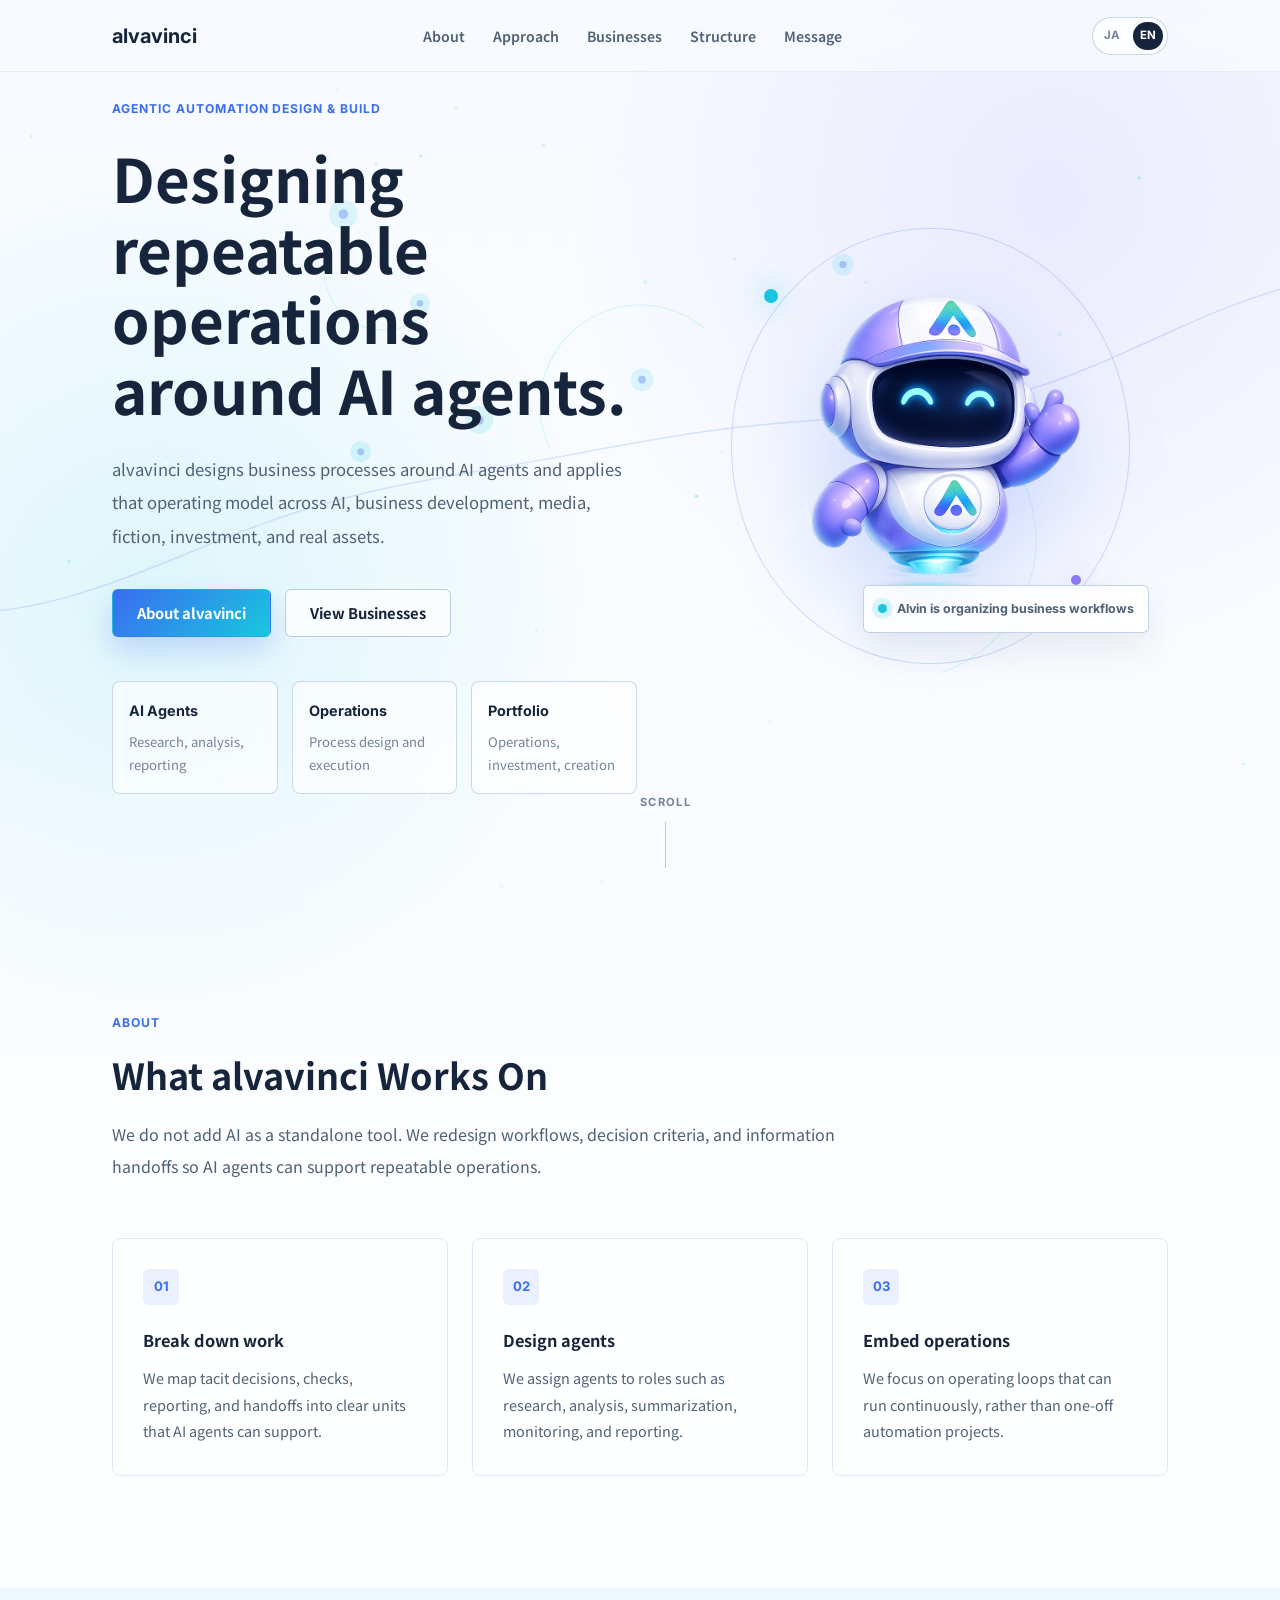
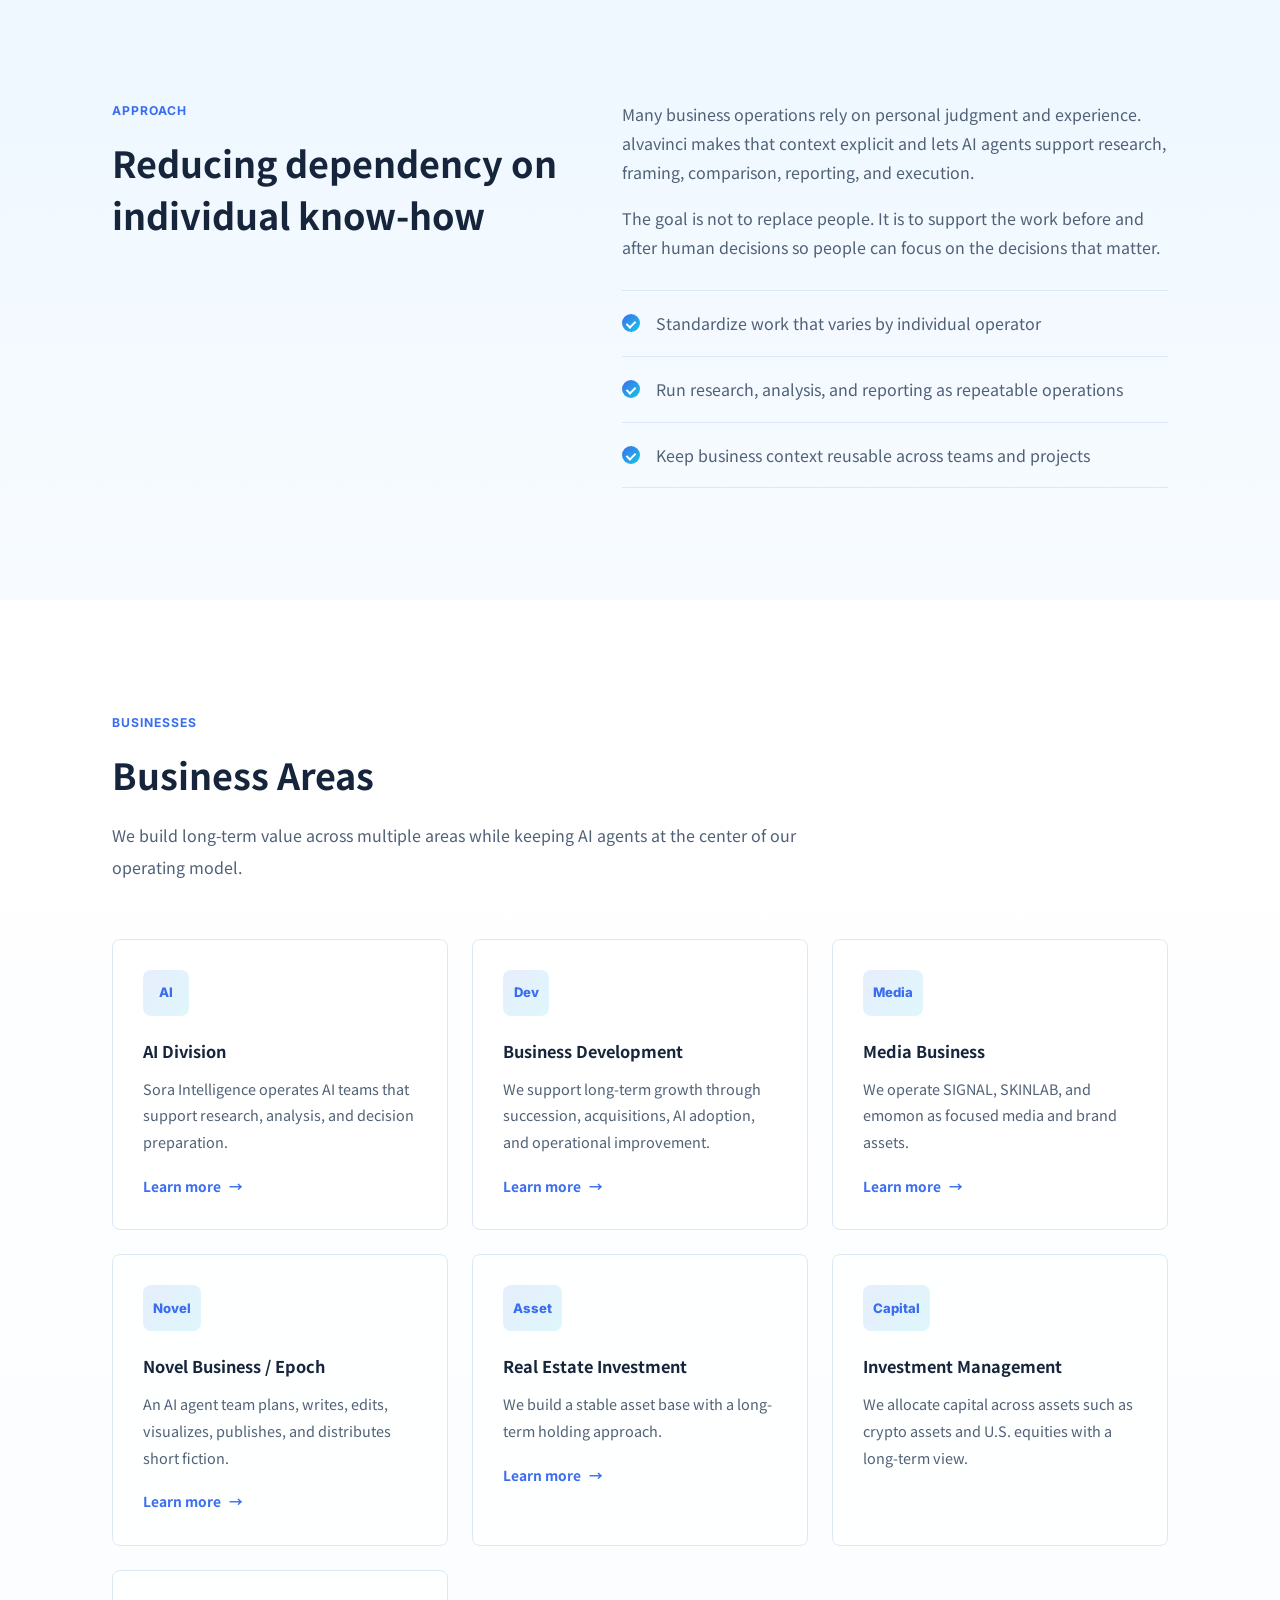
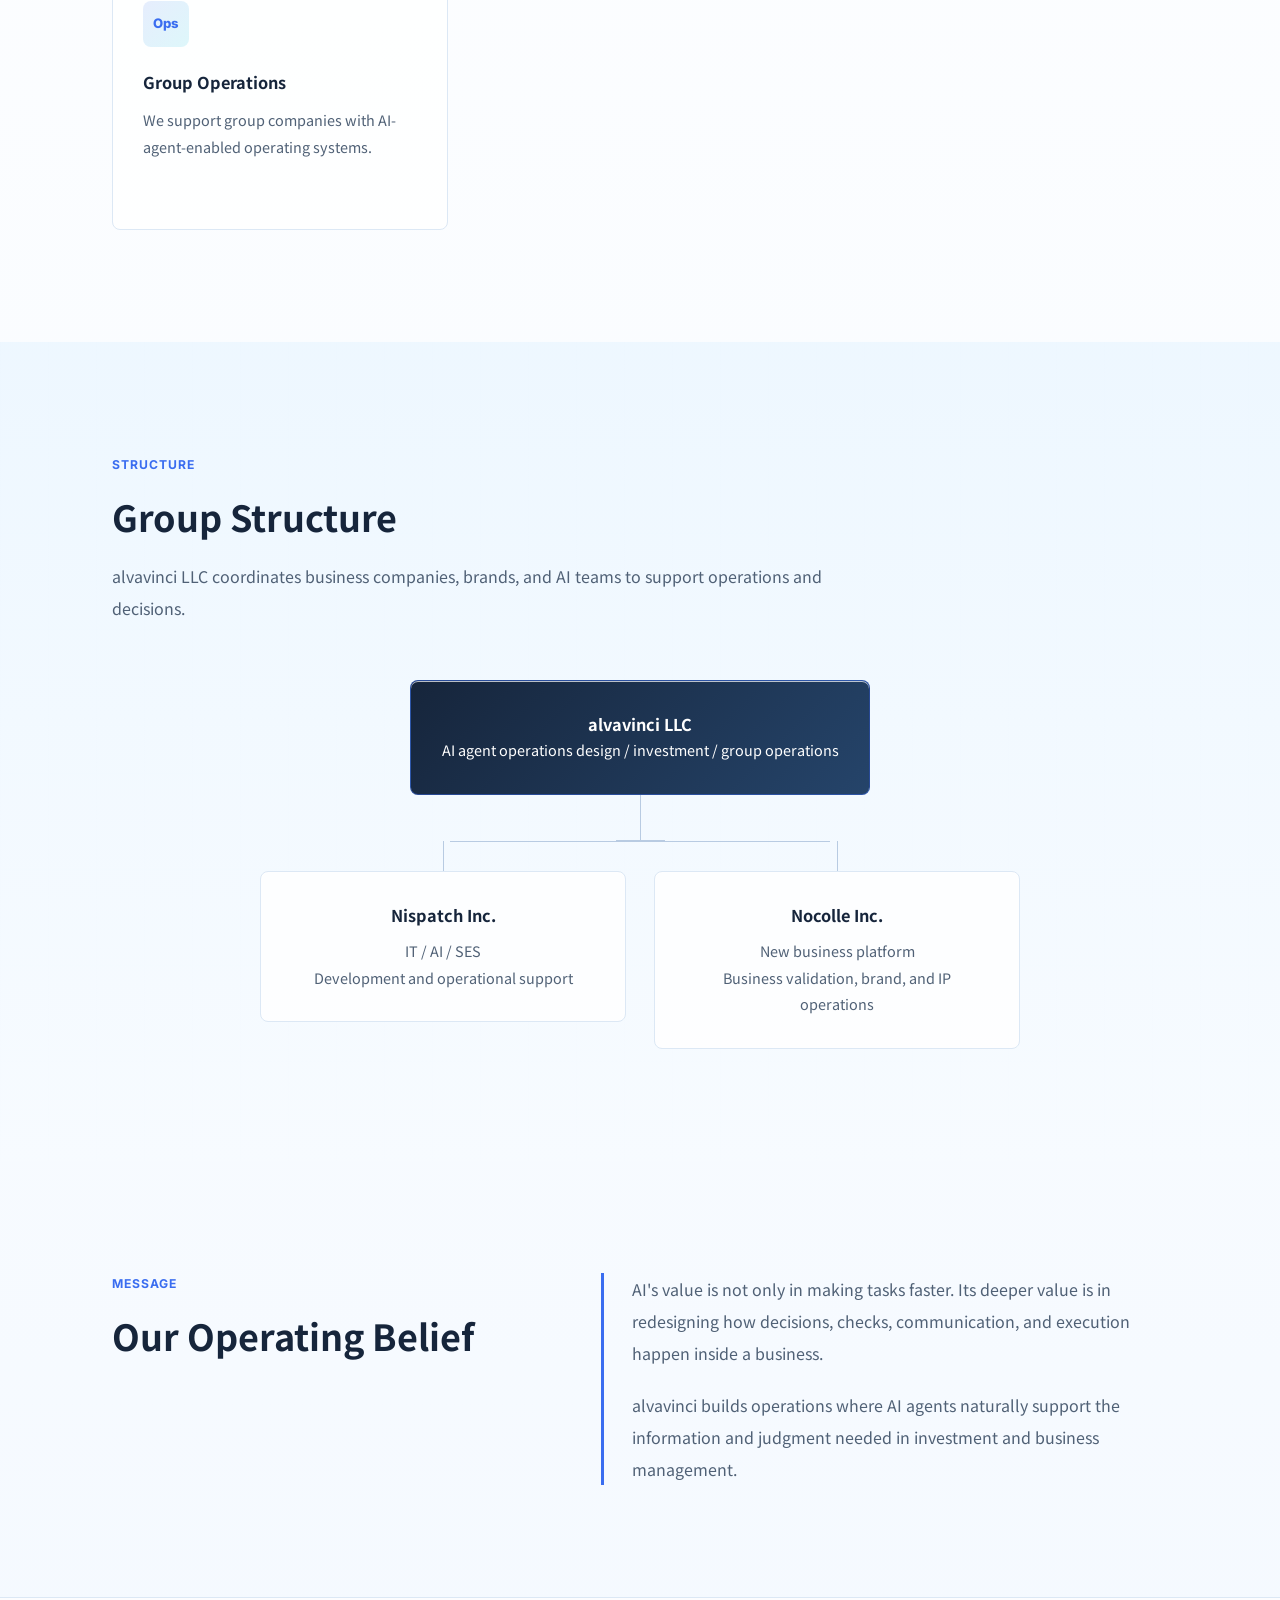
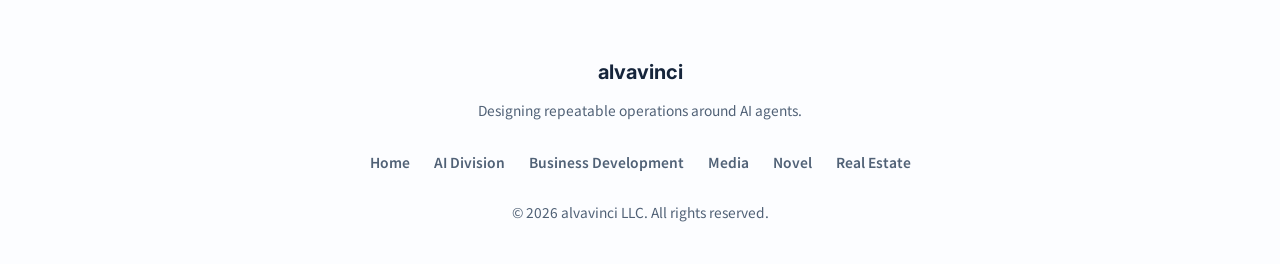
==== en/index.html @ 5c9c545c "feat(site): 小説事業と英語版ページを追加" ====
<!DOCTYPE html>
<html lang="en">

<head>
    <meta charset="UTF-8">
    <meta name="viewport" content="width=device-width, initial-scale=1.0">
    <meta http-equiv="X-UA-Compatible" content="IE=edge">

    <title>alvavinci LLC | AI Agent Operations and Business Portfolio</title>
    <meta name="description"
        content="alvavinci LLC designs AI-agent-centered operations and builds a business portfolio across AI, business development, media, fiction, investment, and real assets.">
    <meta name="keywords" content="alvavinci, AI agents, operations design, business development, media, Epoch, fiction, real estate investment">
    <meta name="author" content="alvavinci LLC">
    <meta name="robots" content="index, follow">
    <meta name="theme-color" content="#f7fbff">
    <link rel="canonical" href="https://alvavinci.com/en/">
    <link rel="alternate" hreflang="ja" href="https://alvavinci.com/">
    <link rel="alternate" hreflang="en" href="https://alvavinci.com/en/">
    <link rel="alternate" hreflang="x-default" href="https://alvavinci.com/">

    <meta property="og:type" content="website">
    <meta property="og:url" content="https://alvavinci.com/en/">
    <meta property="og:title" content="alvavinci LLC | AI Agent Operations and Business Portfolio">
    <meta property="og:description" content="We design AI-agent-centered operations and build a long-term business portfolio.">
    <meta property="og:image" content="https://alvavinci.com/og-image.jpg">
    <meta property="og:image:width" content="1200">
    <meta property="og:image:height" content="630">
    <meta property="og:image:alt" content="alvavinci LLC AI agent operations">
    <meta property="og:site_name" content="alvavinci LLC">
    <meta property="og:locale" content="en_US">
    <meta name="twitter:card" content="summary_large_image">
    <meta name="twitter:url" content="https://alvavinci.com/en/">
    <meta name="twitter:title" content="alvavinci LLC | AI Agent Operations and Business Portfolio">
    <meta name="twitter:description" content="We design AI-agent-centered operations and build a long-term business portfolio.">
    <meta name="twitter:image" content="https://alvavinci.com/og-image.jpg">

    <link rel="icon" type="image/svg+xml" href="../favicon.svg">
    <link rel="apple-touch-icon" href="../apple-touch-icon.png">

    <link rel="stylesheet" href="../assets/css/style.css">
    <link rel="preconnect" href="https://fonts.googleapis.com">
    <link rel="preconnect" href="https://fonts.gstatic.com" crossorigin>
    <link
        href="https://fonts.googleapis.com/css2?family=Inter:wght@400;500;600;700&amp;family=Noto+Sans+JP:wght@400;500;600;700&amp;display=swap"
        rel="stylesheet">
    <script async src="https://www.googletagmanager.com/gtag/js?id=G-N91RPM3GYC"></script>
    <script>
        window.dataLayer = window.dataLayer || [];
        function gtag() { dataLayer.push(arguments); }
        gtag('js', new Date());
        gtag('config', 'G-N91RPM3GYC');
    </script>
</head>

<body>

    <header class="header" id="header">
        <div class="container header-inner">
            <a href="index.html" class="logo" aria-label="alvavinci home">alvavinci</a>
            <nav class="nav" id="nav" aria-label="Primary navigation">
                <ul class="nav-list">
                    <li><a href="#about" class="nav-link">About</a></li>
                    <li><a href="#agentic" class="nav-link">Approach</a></li>
                    <li><a href="#business" class="nav-link">Businesses</a></li>
                    <li><a href="#structure" class="nav-link">Structure</a></li>
                    <li><a href="#message" class="nav-link">Message</a></li>
                </ul>
            </nav>
            <div class="language-switch" aria-label="Language switcher">
                <a href="../" lang="ja" hreflang="ja">JA</a>
                <span class="is-active">EN</span>
            </div>
            <button class="hamburger" id="hamburger" aria-label="Open menu" aria-expanded="false">
                <span aria-hidden="true">&#8203;</span>
                <span aria-hidden="true">&#8203;</span>
                <span aria-hidden="true">&#8203;</span>
            </button>
        </div>
    </header>

    <main>

        <section class="hero">
            <canvas id="heroCanvas" aria-hidden="true"></canvas>
            <div class="hero-inner container">
                <div class="hero-content">
                    <p class="hero-label fade-in">Agentic Automation Design &amp; Build</p>
                    <h1 class="hero-title fade-in delay-1">
                        Designing repeatable operations around AI agents.
                    </h1>
                    <p class="hero-description fade-in delay-2">
                        alvavinci designs business processes around AI agents and applies that operating model across AI, business development, media, fiction, investment, and real assets.
                    </p>
                    <div class="hero-actions fade-in delay-3">
                        <a href="#about" class="btn btn--primary">About alvavinci</a>
                        <a href="#business" class="btn btn--secondary">View Businesses</a>
                    </div>
                    <div class="hero-metrics fade-in delay-3" aria-label="Focus areas">
                        <div>
                            <p class="metric-title">AI Agents</p>
                            <p class="metric-text">Research, analysis, reporting</p>
                        </div>
                        <div>
                            <p class="metric-title">Operations</p>
                            <p class="metric-text">Process design and execution</p>
                        </div>
                        <div>
                            <p class="metric-title">Portfolio</p>
                            <p class="metric-text">Operations, investment, creation</p>
                        </div>
                    </div>
                </div>
                <div class="hero-visual fade-in delay-2" aria-label="Alvin, alvavinci's AI agent character">
                    <div class="alvin-orbit" aria-hidden="true"></div>
                    <div class="alvin-card">
                        <img src="../assets/images/alvin-mascot.png" alt="Alvin, alvavinci's AI agent character"
                            width="1024" height="1024" class="alvin-image">
                    </div>
                    <div class="agent-status">
                        <span class="status-dot" aria-hidden="true">&#8203;</span>
                        Alvin is organizing business workflows
                    </div>
                </div>
            </div>
            <div class="hero-scroll fade-in delay-3">
                <span>Scroll</span>
                <div class="hero-scroll-line"></div>
            </div>
        </section>

        <section id="about" class="section">
            <div class="container">
                <div class="section-header fade-in">
                    <span class="section-label">About</span>
                    <h2 class="section-title">What alvavinci Works On</h2>
                    <p class="section-lead">
                        We do not add AI as a standalone tool. We redesign workflows, decision criteria, and information handoffs so AI agents can support repeatable operations.
                    </p>
                </div>
                <div class="about-grid">
                    <article class="about-panel fade-in">
                        <span class="panel-number">01</span>
                        <h3>Break down work</h3>
                        <p>We map tacit decisions, checks, reporting, and handoffs into clear units that AI agents can support.</p>
                    </article>
                    <article class="about-panel fade-in delay-1">
                        <span class="panel-number">02</span>
                        <h3>Design agents</h3>
                        <p>We assign agents to roles such as research, analysis, summarization, monitoring, and reporting.</p>
                    </article>
                    <article class="about-panel fade-in delay-2">
                        <span class="panel-number">03</span>
                        <h3>Embed operations</h3>
                        <p>We focus on operating loops that can run continuously, rather than one-off automation projects.</p>
                    </article>
                </div>
            </div>
        </section>

        <section id="agentic" class="section section--alt">
            <div class="container split-section">
                <div class="section-header fade-in">
                    <span class="section-label">Approach</span>
                    <h2 class="section-title">Reducing dependency on individual know-how</h2>
                </div>
                <div class="principle-stack fade-in delay-1">
                    <p>
                        Many business operations rely on personal judgment and experience. alvavinci makes that context explicit and lets AI agents support research, framing, comparison, reporting, and execution.
                    </p>
                    <p>
                        The goal is not to replace people. It is to support the work before and after human decisions so people can focus on the decisions that matter.
                    </p>
                    <ul class="check-list">
                        <li>Standardize work that varies by individual operator</li>
                        <li>Run research, analysis, and reporting as repeatable operations</li>
                        <li>Keep business context reusable across teams and projects</li>
                    </ul>
                </div>
            </div>
        </section>

        <section id="business" class="section">
            <div class="container">
                <div class="section-header fade-in">
                    <span class="section-label">Businesses</span>
                    <h2 class="section-title">Business Areas</h2>
                    <p class="section-lead">
                        We build long-term value across multiple areas while keeping AI agents at the center of our operating model.
                    </p>
                </div>
                <div class="business-grid">
                    <a href="sora-intelligence.html" class="business-card business-card--link fade-in">
                        <div class="business-card-icon">AI</div>
                        <h3 class="business-card-title">AI Division</h3>
                        <p class="business-card-text">Sora Intelligence operates AI teams that support research, analysis, and decision preparation.</p>
                        <span class="business-card-link-label">Learn more</span>
                    </a>
                    <a href="corporate-development.html" class="business-card business-card--link fade-in delay-1">
                        <div class="business-card-icon">Dev</div>
                        <h3 class="business-card-title">Business Development</h3>
                        <p class="business-card-text">We support long-term growth through succession, acquisitions, AI adoption, and operational improvement.</p>
                        <span class="business-card-link-label">Learn more</span>
                    </a>
                    <a href="media.html" class="business-card business-card--link fade-in delay-1">
                        <div class="business-card-icon">Media</div>
                        <h3 class="business-card-title">Media Business</h3>
                        <p class="business-card-text">We operate SIGNAL, SKINLAB, and emomon as focused media and brand assets.</p>
                        <span class="business-card-link-label">Learn more</span>
                    </a>
                    <a href="novel.html" class="business-card business-card--link fade-in delay-2">
                        <div class="business-card-icon">Novel</div>
                        <h3 class="business-card-title">Novel Business / Epoch</h3>
                        <p class="business-card-text">An AI agent team plans, writes, edits, visualizes, publishes, and distributes short fiction.</p>
                        <span class="business-card-link-label">Learn more</span>
                    </a>
                    <a href="real-estate.html" class="business-card business-card--link fade-in delay-2">
                        <div class="business-card-icon">Asset</div>
                        <h3 class="business-card-title">Real Estate Investment</h3>
                        <p class="business-card-text">We build a stable asset base with a long-term holding approach.</p>
                        <span class="business-card-link-label">Learn more</span>
                    </a>
                    <article class="business-card fade-in delay-2">
                        <div class="business-card-icon">Capital</div>
                        <h3 class="business-card-title">Investment Management</h3>
                        <p class="business-card-text">We allocate capital across assets such as crypto assets and U.S. equities with a long-term view.</p>
                    </article>
                    <article class="business-card fade-in delay-3">
                        <div class="business-card-icon">Ops</div>
                        <h3 class="business-card-title">Group Operations</h3>
                        <p class="business-card-text">We support group companies with AI-agent-enabled operating systems.</p>
                    </article>
                </div>
            </div>
        </section>

        <section id="structure" class="section section--alt">
            <div class="container">
                <div class="section-header fade-in">
                    <span class="section-label">Structure</span>
                    <h2 class="section-title">Group Structure</h2>
                    <p class="section-lead">
                        alvavinci LLC coordinates business companies, brands, and AI teams to support operations and decisions.
                    </p>
                </div>
                <div class="group-structure fade-in">
                    <div class="group-parent">
                        <div class="group-node group-node--parent">
                            <h3>alvavinci LLC</h3>
                            <p>AI agent operations design / investment / group operations</p>
                        </div>
                        <div class="group-connector"></div>
                    </div>
                    <div class="group-children">
                        <div class="group-child fade-in delay-1">
                            <div class="group-node">
                                <h3>Nispatch Inc.</h3>
                                <ul>
                                    <li>IT / AI / SES</li>
                                    <li>Development and operational support</li>
                                </ul>
                            </div>
                        </div>
                        <div class="group-child fade-in delay-2">
                            <div class="group-node">
                                <h3>Nocolle Inc.</h3>
                                <ul>
                                    <li>New business platform</li>
                                    <li>Business validation, brand, and IP operations</li>
                                </ul>
                            </div>
                        </div>
                    </div>
                </div>
            </div>
        </section>

        <section id="message" class="section">
            <div class="container message-layout">
                <div class="section-header fade-in">
                    <span class="section-label">Message</span>
                    <h2 class="section-title">Our Operating Belief</h2>
                </div>
                <div class="message-content fade-in delay-1">
                    <blockquote class="message-quote">
                        <p>
                            AI's value is not only in making tasks faster. Its deeper value is in redesigning how decisions, checks, communication, and execution happen inside a business.
                        </p>
                        <p>
                            alvavinci builds operations where AI agents naturally support the information and judgment needed in investment and business management.
                        </p>
                    </blockquote>
                </div>
            </div>
        </section>

    </main>

    <footer class="footer">
        <div class="container footer-inner">
            <div class="footer-brand">
                <a href="index.html" class="footer-logo">alvavinci</a>
                <p class="footer-tagline">Designing repeatable operations around AI agents.</p>
            </div>
            <nav class="footer-nav" aria-label="Footer navigation">
                <ul>
                    <li><a href="index.html">Home</a></li>
                    <li><a href="sora-intelligence.html">AI Division</a></li>
                    <li><a href="corporate-development.html">Business Development</a></li>
                    <li><a href="media.html">Media</a></li>
                    <li><a href="novel.html">Novel</a></li>
                    <li><a href="real-estate.html">Real Estate</a></li>
                </ul>
            </nav>
            <p class="footer-copyright">&copy; 2026 alvavinci LLC. All rights reserved.</p>
        </div>
    </footer>

    <script src="../assets/js/script.js"></script>
</body>

</html>
---- assets/css/style.css ----
/* alvavinci corporate site */

:root {
    --color-bg: #f7fbff;
    --color-bg-alt: #edf7ff;
    --color-surface: #ffffff;
    --color-surface-soft: #f4f9ff;
    --color-text: #132033;
    --color-text-secondary: #506176;
    --color-muted: #74839a;
    --color-primary: #16253b;
    --color-accent: #3a6df0;
    --color-cyan: #18c7df;
    --color-violet: #8b7cf6;
    --color-border: #dce8f5;
    --color-border-strong: #b8cbe2;
    --color-white: #ffffff;
    --shadow-soft: 0 18px 52px rgba(22, 37, 59, 0.10);
    --shadow-card: 0 16px 36px rgba(22, 37, 59, 0.08);
    --font-sans: 'Inter', 'Noto Sans JP', -apple-system, BlinkMacSystemFont, sans-serif;
    --font-jp: 'Noto Sans JP', 'Inter', -apple-system, BlinkMacSystemFont, sans-serif;
    --max-width: 1120px;
    --header-height: 72px;
    --section-padding: 112px;
    --transition: 0.24s ease;
}

*,
*::before,
*::after {
    box-sizing: border-box;
    margin: 0;
    padding: 0;
}

html {
    scroll-behavior: smooth;
    -webkit-text-size-adjust: 100%;
}

body {
    min-width: 320px;
    background:
        radial-gradient(circle at 12% 12%, rgba(24, 199, 223, 0.12), transparent 28rem),
        radial-gradient(circle at 82% 4%, rgba(139, 124, 246, 0.13), transparent 30rem),
        linear-gradient(180deg, #f7fbff 0%, #ffffff 45%, #f4f9ff 100%);
    color: var(--color-text);
    font-family: var(--font-jp);
    line-height: 1.8;
    overflow-x: hidden;
    -webkit-font-smoothing: antialiased;
    -moz-osx-font-smoothing: grayscale;
}

a {
    color: inherit;
    text-decoration: none;
    transition: color var(--transition), border-color var(--transition), background var(--transition), transform var(--transition), box-shadow var(--transition);
}

ul {
    list-style: none;
}

img {
    display: block;
    max-width: 100%;
}

button {
    appearance: none;
    border: 0;
    background: transparent;
    color: inherit;
    cursor: pointer;
    font: inherit;
}

.container {
    width: 100%;
    max-width: var(--max-width);
    margin: 0 auto;
    padding: 0 32px;
}

.hide-mobile {
    display: inline;
}

/* Header */
.header {
    position: fixed;
    top: 0;
    left: 0;
    z-index: 1000;
    width: 100%;
    height: var(--header-height);
    border-bottom: 1px solid rgba(220, 232, 245, 0.72);
    background: rgba(247, 251, 255, 0.82);
    backdrop-filter: blur(18px);
    -webkit-backdrop-filter: blur(18px);
    transition: box-shadow var(--transition), background var(--transition);
}

.header.scrolled {
    background: rgba(255, 255, 255, 0.92);
    box-shadow: 0 10px 30px rgba(22, 37, 59, 0.07);
}

.header-inner {
    display: flex;
    align-items: center;
    justify-content: space-between;
    height: 100%;
}

.logo,
.footer-logo {
    color: var(--color-primary);
    font-family: var(--font-sans);
    font-size: 1.25rem;
    font-weight: 700;
}

.nav-list {
    display: flex;
    align-items: center;
    gap: 28px;
}

.nav-link {
    position: relative;
    color: var(--color-text-secondary);
    font-size: 0.88rem;
    font-weight: 600;
}

.nav-link::after {
    position: absolute;
    right: 0;
    bottom: -8px;
    left: 0;
    height: 2px;
    background: linear-gradient(90deg, var(--color-accent), var(--color-cyan));
    content: '';
    opacity: 0;
    transform: translateY(4px);
    transition: opacity var(--transition), transform var(--transition);
}

.nav-link:hover {
    color: var(--color-primary);
}

.nav-link:hover::after {
    opacity: 1;
    transform: translateY(0);
}

.language-switch {
    display: inline-flex;
    align-items: center;
    gap: 6px;
    margin-left: 24px;
    border: 1px solid rgba(184, 203, 226, 0.78);
    border-radius: 999px;
    background: rgba(255, 255, 255, 0.68);
    padding: 4px;
    color: var(--color-muted);
    font-family: var(--font-sans);
    font-size: 0.72rem;
    font-weight: 700;
    line-height: 1;
}

.language-switch a,
.language-switch span {
    display: inline-flex;
    min-width: 30px;
    min-height: 28px;
    align-items: center;
    justify-content: center;
    border-radius: 999px;
}

.language-switch a:hover {
    color: var(--color-accent);
}

.language-switch .is-active {
    background: var(--color-primary);
    color: var(--color-white);
}

.hamburger {
    position: relative;
    z-index: 1001;
    display: none;
    width: 32px;
    height: 24px;
}

.hamburger span {
    position: absolute;
    left: 0;
    display: block;
    width: 100%;
    height: 2px;
    background: var(--color-primary);
    transition: transform var(--transition), opacity var(--transition);
}

.hamburger span:nth-child(1) {
    top: 1px;
}

.hamburger span:nth-child(2) {
    top: 11px;
}

.hamburger span:nth-child(3) {
    top: 21px;
}

.hamburger.active span:nth-child(1) {
    transform: translateY(10px) rotate(45deg);
}

.hamburger.active span:nth-child(2) {
    opacity: 0;
}

.hamburger.active span:nth-child(3) {
    transform: translateY(-10px) rotate(-45deg);
}

/* Buttons */
.btn {
    display: inline-flex;
    min-height: 48px;
    align-items: center;
    justify-content: center;
    gap: 10px;
    border: 1px solid transparent;
    border-radius: 6px;
    padding: 12px 24px;
    font-size: 0.92rem;
    font-weight: 700;
    line-height: 1.4;
}

.btn--primary {
    background: linear-gradient(135deg, var(--color-accent), var(--color-cyan));
    color: var(--color-white);
    box-shadow: 0 14px 28px rgba(58, 109, 240, 0.22);
}

.btn--primary:hover {
    transform: translateY(-2px);
    box-shadow: 0 18px 36px rgba(58, 109, 240, 0.28);
}

.btn--secondary {
    border-color: var(--color-border-strong);
    background: rgba(255, 255, 255, 0.72);
    color: var(--color-primary);
}

.btn--secondary:hover {
    border-color: var(--color-accent);
    color: var(--color-accent);
}

.btn--full {
    width: 100%;
}

.btn--form {
    display: inline-flex;
    align-items: center;
}

.btn--form svg {
    flex-shrink: 0;
}

/* Hero */
.hero {
    position: relative;
    min-height: 100vh;
    overflow: hidden;
}

#heroCanvas {
    position: absolute;
    inset: 0;
    z-index: 0;
    width: 100%;
    height: 100%;
    opacity: 0.75;
}

.hero::after {
    position: absolute;
    inset: auto -20% -28% -20%;
    z-index: 0;
    height: 45%;
    background: linear-gradient(180deg, rgba(247, 251, 255, 0), var(--color-bg));
    content: '';
}

.hero-inner {
    position: relative;
    z-index: 1;
    display: grid;
    min-height: 100vh;
    grid-template-columns: minmax(0, 1.05fr) minmax(320px, 0.95fr);
    gap: 56px;
    align-items: center;
    padding-top: var(--header-height);
    padding-bottom: 80px;
}

.hero-content {
    max-width: 640px;
}

.hero-label,
.section-label,
.ma-hero-label,
.sora-portrait-caption,
.media-brand-badge,
.cd-step-number,
.vision-number {
    display: block;
    color: var(--color-accent);
    font-family: var(--font-sans);
    font-size: 0.76rem;
    font-weight: 700;
    letter-spacing: 0.08em;
    text-transform: uppercase;
}

.hero-label {
    margin-bottom: 22px;
}

.hero-title {
    color: var(--color-primary);
    font-size: 3.75rem;
    font-weight: 700;
    line-height: 1.18;
}

.hero-description {
    max-width: 600px;
    margin-top: 28px;
    color: var(--color-text-secondary);
    font-size: 1.04rem;
    line-height: 2;
}

.hero-actions {
    display: flex;
    flex-wrap: wrap;
    gap: 14px;
    margin-top: 36px;
}

.hero-metrics {
    display: grid;
    grid-template-columns: repeat(3, minmax(0, 1fr));
    gap: 14px;
    margin-top: 44px;
}

.hero-metrics div {
    min-height: 84px;
    border: 1px solid rgba(184, 203, 226, 0.72);
    border-radius: 8px;
    background: rgba(255, 255, 255, 0.62);
    padding: 16px;
    backdrop-filter: blur(12px);
    -webkit-backdrop-filter: blur(12px);
}

.metric-title {
    color: var(--color-primary);
    font-family: var(--font-sans);
    font-size: 0.9rem;
    font-weight: 700;
}

.metric-text {
    margin-top: 6px;
    color: var(--color-muted);
    font-size: 0.82rem;
}

.hero-visual {
    position: relative;
    display: flex;
    min-height: 520px;
    align-items: center;
    justify-content: center;
}

.alvin-card {
    position: relative;
    z-index: 2;
    width: min(100%, 430px);
    animation: alvinFloat 5.4s ease-in-out infinite;
}

.alvin-image {
    width: 100%;
    height: auto;
    filter: drop-shadow(0 32px 48px rgba(58, 109, 240, 0.22));
}

.alvin-orbit {
    position: absolute;
    inset: 8%;
    z-index: 1;
    border: 1px solid rgba(58, 109, 240, 0.22);
    border-radius: 50%;
    animation: orbitSpin 18s linear infinite;
}

.alvin-orbit::before,
.alvin-orbit::after {
    position: absolute;
    border-radius: 50%;
    content: '';
}

.alvin-orbit::before {
    top: 14%;
    left: 8%;
    width: 14px;
    height: 14px;
    background: var(--color-cyan);
    box-shadow: 0 0 28px rgba(24, 199, 223, 0.72);
}

.alvin-orbit::after {
    right: 12%;
    bottom: 18%;
    width: 10px;
    height: 10px;
    background: var(--color-violet);
    box-shadow: 0 0 28px rgba(139, 124, 246, 0.72);
}

.agent-status {
    position: absolute;
    right: 4%;
    bottom: 14%;
    z-index: 3;
    display: inline-flex;
    align-items: center;
    gap: 10px;
    border: 1px solid rgba(184, 203, 226, 0.86);
    border-radius: 6px;
    background: rgba(255, 255, 255, 0.84);
    padding: 12px 14px;
    color: var(--color-text-secondary);
    font-family: var(--font-sans);
    font-size: 0.78rem;
    font-weight: 700;
    box-shadow: var(--shadow-card);
    backdrop-filter: blur(14px);
    -webkit-backdrop-filter: blur(14px);
}

.status-dot {
    width: 9px;
    height: 9px;
    border-radius: 50%;
    background: var(--color-cyan);
    box-shadow: 0 0 0 6px rgba(24, 199, 223, 0.16);
}

.hero-scroll {
    position: absolute;
    bottom: 32px;
    left: 50%;
    z-index: 2;
    display: flex;
    flex-direction: column;
    align-items: center;
    gap: 10px;
    transform: translateX(-50%);
}

.hero-scroll span {
    color: var(--color-muted);
    font-family: var(--font-sans);
    font-size: 0.7rem;
    font-weight: 700;
    letter-spacing: 0.12em;
    text-transform: uppercase;
}

.hero-scroll-line {
    position: relative;
    width: 1px;
    height: 46px;
    overflow: hidden;
    background: var(--color-border-strong);
}

.hero-scroll-line::after {
    position: absolute;
    top: -100%;
    left: 0;
    width: 100%;
    height: 100%;
    background: var(--color-accent);
    content: '';
    animation: scrollLine 2s ease-in-out infinite;
}

/* Sections */
.section {
    position: relative;
    padding: var(--section-padding) 0;
}

.section--alt {
    background:
        linear-gradient(180deg, rgba(237, 247, 255, 0.94), rgba(247, 251, 255, 0.94)),
        linear-gradient(90deg, rgba(58, 109, 240, 0.05) 1px, transparent 1px),
        linear-gradient(0deg, rgba(24, 199, 223, 0.04) 1px, transparent 1px);
    background-size: auto, 48px 48px, 48px 48px;
}

.section-header {
    max-width: 760px;
    margin-bottom: 56px;
}

.section-label {
    margin-bottom: 14px;
}

.section-title {
    color: var(--color-primary);
    font-size: 2.25rem;
    font-weight: 700;
    line-height: 1.45;
}

.section-lead {
    margin-top: 18px;
    color: var(--color-text-secondary);
    font-size: 1rem;
    line-height: 2;
}

.split-section {
    display: grid;
    grid-template-columns: minmax(0, 0.9fr) minmax(0, 1.1fr);
    gap: 64px;
    align-items: start;
}

.principle-stack {
    color: var(--color-text-secondary);
}

.principle-stack p + p {
    margin-top: 18px;
}

.check-list {
    margin-top: 28px;
    border-top: 1px solid var(--color-border);
}

.check-list li,
.ma-list-item {
    position: relative;
    padding: 18px 0 18px 34px;
    border-bottom: 1px solid var(--color-border);
    color: var(--color-text-secondary);
}

.check-list li::before {
    position: absolute;
    top: 23px;
    left: 0;
    width: 18px;
    height: 18px;
    border-radius: 50%;
    background: linear-gradient(135deg, var(--color-accent), var(--color-cyan));
    content: '';
}

.check-list li::after {
    position: absolute;
    top: 28px;
    left: 6px;
    width: 6px;
    height: 9px;
    border-right: 2px solid var(--color-white);
    border-bottom: 2px solid var(--color-white);
    content: '';
    transform: rotate(45deg);
}

/* Cards */
.about-grid,
.business-grid,
.vision-grid,
.cd-grid,
.ma-features,
.media-brand-grid {
    display: grid;
    gap: 24px;
}

.about-grid {
    grid-template-columns: repeat(3, minmax(0, 1fr));
}

.business-grid {
    grid-template-columns: repeat(3, minmax(0, 1fr));
}

.vision-grid,
.cd-grid {
    grid-template-columns: repeat(2, minmax(0, 1fr));
}

.ma-features,
.media-brand-grid {
    grid-template-columns: repeat(3, minmax(0, 1fr));
}

.about-panel,
.business-card,
.ma-feature,
.media-brand-card,
.group-node,
.ai-org-node,
.ai-org-inline-member,
.cd-step,
.vision-item {
    border: 1px solid var(--color-border);
    border-radius: 8px;
    background: rgba(255, 255, 255, 0.86);
    box-shadow: 0 1px 0 rgba(255, 255, 255, 0.7) inset;
}

.about-panel,
.business-card,
.ma-feature,
.group-node,
.ai-org-node,
.ai-org-inline-member {
    padding: 30px;
}

.about-panel,
.business-card,
.ma-feature,
.media-brand-card,
.group-node {
    transition: transform var(--transition), border-color var(--transition), box-shadow var(--transition);
}

.about-panel:hover,
.business-card:hover,
.ma-feature:hover,
.media-brand-card:hover,
.group-node:hover {
    border-color: rgba(58, 109, 240, 0.42);
    box-shadow: var(--shadow-card);
    transform: translateY(-4px);
}

.panel-number {
    display: inline-flex;
    width: 36px;
    height: 36px;
    align-items: center;
    justify-content: center;
    border-radius: 6px;
    background: rgba(58, 109, 240, 0.1);
    color: var(--color-accent);
    font-family: var(--font-sans);
    font-size: 0.82rem;
    font-weight: 700;
}

.about-panel h3,
.business-card-title,
.ma-feature h3,
.vision-item h3,
.cd-step h3,
.media-brand-card h3,
.group-node h3,
.ai-org-node h3,
.ai-org-inline-member h3 {
    color: var(--color-primary);
    font-size: 1.02rem;
    font-weight: 700;
    line-height: 1.6;
}

.about-panel h3 {
    margin-top: 22px;
}

.about-panel p,
.business-card-text,
.ma-feature p,
.vision-item p,
.cd-step p,
.media-brand-text,
.group-node p,
.group-node li,
.ai-org-node p,
.ai-org-node li,
.ai-org-inline-member li {
    color: var(--color-text-secondary);
    font-size: 0.9rem;
    line-height: 1.85;
}

.about-panel p,
.business-card-text,
.ma-feature p,
.vision-item p,
.cd-step p,
.ai-org-node p {
    margin-top: 12px;
}

.business-card {
    position: relative;
    display: block;
    min-height: 260px;
}

.business-card-icon {
    display: inline-flex;
    min-width: 46px;
    height: 46px;
    align-items: center;
    justify-content: center;
    border-radius: 8px;
    background: linear-gradient(135deg, rgba(58, 109, 240, 0.12), rgba(24, 199, 223, 0.14));
    color: var(--color-accent);
    font-family: var(--font-sans);
    font-size: 0.82rem;
    font-weight: 800;
    padding: 0 10px;
}

.business-card-title {
    margin-top: 22px;
}

.business-card-link-label,
.media-brand-link {
    display: inline-flex;
    margin-top: 18px;
    color: var(--color-accent);
    font-size: 0.86rem;
    font-weight: 700;
}

.business-card-link-label::after,
.media-brand-link::after {
    margin-left: 8px;
    content: '→';
}

.business-card--link:hover .business-card-link-label,
.media-brand-link:hover {
    color: var(--color-cyan);
}

.pipeline-list {
    display: flex;
    flex-wrap: wrap;
    gap: 10px;
}

.pipeline-list li {
    display: inline-flex;
    align-items: center;
    border: 1px solid var(--color-border);
    border-radius: 999px;
    background: rgba(255, 255, 255, 0.78);
    padding: 9px 14px;
    color: var(--color-text-secondary);
    font-family: var(--font-sans);
    font-size: 0.84rem;
    font-weight: 700;
}

/* Group */
.group-structure {
    max-width: 760px;
    margin: 0 auto;
}

.group-parent,
.group-child {
    display: flex;
    flex-direction: column;
    align-items: center;
}

.group-node {
    width: 100%;
    text-align: center;
}

.group-node--parent {
    max-width: 460px;
    border-color: rgba(58, 109, 240, 0.48);
    background: linear-gradient(135deg, #16253b, #25446a);
    color: var(--color-white);
}

.group-node--parent h3,
.group-node--parent p {
    color: var(--color-white);
}

.group-node ul {
    margin-top: 10px;
}

.group-connector {
    position: relative;
    width: 1px;
    height: 46px;
    background: var(--color-border-strong);
}

.group-connector::after {
    position: absolute;
    bottom: 0;
    left: -24px;
    width: 49px;
    height: 1px;
    background: var(--color-border-strong);
    content: '';
}

.group-children {
    position: relative;
    display: grid;
    grid-template-columns: repeat(2, minmax(0, 1fr));
    gap: 28px;
}

.group-children::before {
    position: absolute;
    top: 0;
    left: 25%;
    width: 50%;
    height: 1px;
    background: var(--color-border-strong);
    content: '';
}

.group-child::before {
    width: 1px;
    height: 30px;
    background: var(--color-border-strong);
    content: '';
}

/* Message */
.message-layout {
    display: grid;
    grid-template-columns: minmax(0, 0.75fr) minmax(0, 1fr);
    gap: 64px;
}

.message-content,
.cd-philosophy,
.cd-intro {
    max-width: 760px;
}

.message-quote,
.cd-philosophy-quote {
    border-left: 3px solid var(--color-accent);
    padding-left: 28px;
}

.message-quote p,
.cd-philosophy-quote p,
.cd-intro p {
    color: var(--color-text-secondary);
    font-size: 1rem;
    line-height: 2;
}

.message-quote p + p,
.cd-philosophy-quote p + p {
    margin-top: 20px;
}

/* Footer */
.footer {
    border-top: 1px solid var(--color-border);
    background: rgba(255, 255, 255, 0.72);
    padding: 56px 0 40px;
}

.footer-inner {
    display: flex;
    flex-direction: column;
    align-items: center;
    gap: 24px;
    text-align: center;
}

.footer-tagline,
.footer-copyright {
    color: var(--color-text-secondary);
    font-size: 0.86rem;
}

.footer-tagline {
    margin-top: 8px;
}

.footer-nav ul {
    display: flex;
    flex-wrap: wrap;
    justify-content: center;
    gap: 24px;
}

.footer-nav a {
    color: var(--color-text-secondary);
    font-size: 0.86rem;
    font-weight: 600;
}

.footer-nav a:hover {
    color: var(--color-accent);
}

/* Lower pages */
.ma-page {
    font-family: var(--font-jp);
}

.ma-hero {
    position: relative;
    overflow: hidden;
    border-bottom: 1px solid var(--color-border);
    padding: calc(var(--header-height) + 88px) 0 88px;
    background:
        radial-gradient(circle at 82% 24%, rgba(24, 199, 223, 0.16), transparent 26rem),
        radial-gradient(circle at 16% 8%, rgba(139, 124, 246, 0.14), transparent 25rem),
        linear-gradient(180deg, var(--color-bg), var(--color-surface));
}

.ma-hero::after {
    position: absolute;
    inset: auto -10% -35% -10%;
    height: 50%;
    background: linear-gradient(180deg, rgba(247, 251, 255, 0), rgba(24, 199, 223, 0.08));
    content: '';
}

.ma-hero .container {
    position: relative;
    z-index: 1;
}

.ma-hero-content {
    max-width: 760px;
}

.ma-hero-label {
    margin-bottom: 18px;
}

.ma-hero-title {
    color: var(--color-primary);
    font-size: 2.35rem;
    font-weight: 700;
    line-height: 1.45;
}

.ma-hero-description,
.cd-hero-sub {
    margin-top: 18px;
    color: var(--color-text-secondary);
    font-size: 1rem;
    line-height: 2;
}

.cd-hero-sub {
    max-width: 680px;
    margin-bottom: 34px;
}

.ma-list {
    max-width: 760px;
    border-top: 1px solid var(--color-border);
}

.ma-list-item {
    display: flex;
    gap: 14px;
    align-items: flex-start;
    padding-left: 0;
}

.ma-list-icon {
    flex: 0 0 auto;
    display: inline-flex;
    width: 24px;
    height: 24px;
    align-items: center;
    justify-content: center;
    margin-top: 3px;
    color: var(--color-accent);
}

.ma-two-col {
    display: grid;
    grid-template-columns: repeat(2, minmax(0, 1fr));
    gap: 64px;
}

.ma-contact {
    max-width: 560px;
    margin: 0 auto;
    text-align: center;
}

.ma-contact .section-title {
    margin-bottom: 18px;
}

.ma-contact-text,
.ma-contact-email {
    color: var(--color-text-secondary);
    font-size: 0.96rem;
    line-height: 1.9;
}

.ma-contact-email {
    display: inline-flex;
    margin: 18px 0 28px;
    color: var(--color-accent);
    font-weight: 700;
}

.cd-steps {
    display: grid;
    grid-template-columns: repeat(2, minmax(0, 1fr));
    gap: 24px;
}

.cd-step,
.vision-item {
    padding: 28px;
}

.cd-step-number,
.vision-number {
    margin-bottom: 12px;
}

/* Sora page */
.sora-hero .container {
    display: grid;
    grid-template-columns: minmax(0, 1fr) minmax(280px, 0.72fr);
    gap: 56px;
    align-items: center;
}

.sora-hero-visual {
    display: flex;
    flex-direction: column;
    align-items: center;
}

.sora-portrait-card {
    width: clamp(240px, 30vw, 340px);
    aspect-ratio: 1 / 1;
    border: 1px solid var(--color-border);
    border-radius: 8px;
    background: linear-gradient(180deg, rgba(58, 109, 240, 0.08), rgba(24, 199, 223, 0.08));
    overflow: hidden;
    padding: 10px;
    box-shadow: var(--shadow-card);
}

.sora-portrait-image {
    width: 100%;
    height: 100%;
    border-radius: 6px;
    object-fit: cover;
    object-position: center;
}

.sora-portrait-caption {
    margin-top: 16px;
}

.ai-org-chart {
    position: relative;
}

.ai-org-top,
.ai-org-lead {
    display: flex;
    justify-content: center;
}

.ai-org-stem {
    width: 1px;
    height: 36px;
    margin: 16px auto;
    background: var(--color-border-strong);
}

.ai-org-branches {
    position: relative;
    display: grid;
    grid-template-columns: repeat(5, minmax(0, 1fr));
    gap: 18px;
    padding-top: 34px;
}

.ai-org-branches::before {
    position: absolute;
    top: 0;
    left: 10%;
    width: 70%;
    height: 1px;
    background: var(--color-border-strong);
    content: '';
}

.ai-org-branch--media {
    grid-column: span 2;
}

.ai-org-branch {
    position: relative;
    display: flex;
    flex-direction: column;
    align-items: center;
}

.ai-org-branch::before {
    position: absolute;
    top: -34px;
    width: 1px;
    height: 34px;
    background: var(--color-border-strong);
    content: '';
}

.ai-org-node {
    width: 100%;
    text-align: center;
}

.ai-org-node--top,
.ai-org-node--lead {
    max-width: 380px;
}

.ai-org-node--lead {
    border-color: rgba(58, 109, 240, 0.48);
}

.ai-org-lead-image {
    width: 88px;
    height: 88px;
    border-radius: 50%;
    object-fit: cover;
    margin: 0 auto 14px;
}

.ai-org-node ul,
.ai-org-inline-member ul {
    margin-top: 10px;
}

.ai-org-inline-team {
    display: grid;
    grid-template-columns: repeat(3, minmax(0, 1fr));
    gap: 12px;
    margin-top: 18px;
    padding-top: 18px;
    border-top: 1px solid var(--color-border);
}

.ai-org-inline-member {
    padding: 18px 14px;
    background: var(--color-surface-soft);
}

.ai-org-subbranches {
    position: relative;
    display: grid;
    width: 100%;
    grid-template-columns: repeat(2, minmax(0, 1fr));
    gap: 12px;
    margin-top: 18px;
    padding-top: 28px;
}

.ai-org-subbranches::before {
    position: absolute;
    top: 0;
    left: 25%;
    width: 50%;
    height: 1px;
    background: var(--color-border-strong);
    content: '';
}

.ai-org-subbranch {
    position: relative;
}

.ai-org-subbranch::before {
    position: absolute;
    top: -28px;
    left: 50%;
    width: 1px;
    height: 28px;
    background: var(--color-border-strong);
    content: '';
}

/* Media page */
.media-brand-card {
    overflow: hidden;
    padding: 0;
}

.media-brand-visual {
    aspect-ratio: 16 / 7;
    overflow: hidden;
    background: var(--color-surface-soft);
}

.media-brand-visual-image {
    width: 100%;
    height: 100%;
    object-fit: cover;
}

.media-brand-header,
.media-brand-text,
.media-brand-link {
    margin-right: 28px;
    margin-left: 28px;
}

.media-brand-header {
    margin-top: 26px;
    margin-bottom: 18px;
}

.media-brand-badge {
    display: inline-flex;
    margin-bottom: 12px;
    border: 1px solid rgba(58, 109, 240, 0.3);
    border-radius: 6px;
    background: rgba(58, 109, 240, 0.08);
    padding: 4px 10px;
}

.media-brand-handle {
    margin-top: 2px;
    color: var(--color-muted);
    font-size: 0.88rem;
}

.media-brand-text {
    margin-bottom: 22px;
}

.media-brand-link {
    margin-bottom: 28px;
}

.media-link-stack {
    display: flex;
    flex-direction: column;
    align-items: center;
    gap: 14px;
}

/* Animations */
.fade-in {
    opacity: 0;
    transform: translateY(22px);
    transition: opacity 0.68s ease, transform 0.68s ease;
}

.fade-in.visible {
    opacity: 1;
    transform: translateY(0);
}

.delay-1 {
    transition-delay: 0.12s;
}

.delay-2 {
    transition-delay: 0.24s;
}

.delay-3 {
    transition-delay: 0.36s;
}

@keyframes alvinFloat {
    0%,
    100% {
        transform: translateY(0);
    }
    50% {
        transform: translateY(-14px);
    }
}

@keyframes orbitSpin {
    0% {
        transform: rotate(0deg);
    }
    100% {
        transform: rotate(360deg);
    }
}

@keyframes scrollLine {
    0% {
        top: -100%;
    }
    50%,
    100% {
        top: 100%;
    }
}

/* Responsive */
@media (max-width: 1024px) {
    :root {
        --section-padding: 88px;
    }

    .hero-inner,
    .split-section,
    .message-layout,
    .sora-hero .container {
        grid-template-columns: 1fr;
    }

    .hero-visual {
        min-height: 420px;
        order: -1;
        margin-top: 24px;
    }

    .alvin-card {
        width: min(100%, 360px);
    }

    .about-grid,
    .business-grid,
    .ma-features,
    .media-brand-grid {
        grid-template-columns: repeat(2, minmax(0, 1fr));
    }

    .ai-org-branches {
        grid-template-columns: repeat(2, minmax(0, 1fr));
    }

    .ai-org-branches::before {
        left: 25%;
        width: 50%;
    }

    .ai-org-branch--media {
        grid-column: 1 / -1;
    }
}

@media (max-width: 768px) {
    :root {
        --header-height: 64px;
        --section-padding: 72px;
    }

    .container {
        padding: 0 22px;
    }

    .hide-mobile {
        display: none;
    }

    .hamburger {
        display: block;
    }

    .language-switch {
        margin-left: auto;
        margin-right: 18px;
    }

    .nav {
        position: fixed;
        inset: 0;
        display: flex;
        align-items: center;
        justify-content: center;
        background: rgba(247, 251, 255, 0.96);
        opacity: 0;
        pointer-events: none;
        visibility: hidden;
        transition: opacity var(--transition), visibility var(--transition);
    }

    .nav.active {
        opacity: 1;
        pointer-events: auto;
        visibility: visible;
    }

    .nav-list {
        flex-direction: column;
        gap: 26px;
    }

    .nav-link {
        font-size: 1.06rem;
    }

    .hero-inner {
        min-height: auto;
        padding-top: calc(var(--header-height) + 52px);
        padding-bottom: 72px;
    }

    .hero-title {
        font-size: 2.35rem;
    }

    .hero-description {
        font-size: 0.96rem;
    }

    .hero-actions {
        flex-direction: column;
    }

    .hero-actions .btn {
        width: 100%;
    }

    .hero-metrics,
    .about-grid,
    .business-grid,
    .vision-grid,
    .cd-grid,
    .ma-features,
    .media-brand-grid,
    .ma-two-col,
    .cd-steps,
    .group-children,
    .ai-org-branches,
    .ai-org-inline-team,
    .ai-org-subbranches {
        grid-template-columns: 1fr;
    }

    .hero-visual {
        min-height: 320px;
    }

    .alvin-card {
        width: min(100%, 280px);
    }

    .agent-status {
        right: auto;
        bottom: 4%;
        left: 50%;
        width: max-content;
        max-width: calc(100vw - 44px);
        transform: translateX(-50%);
    }

    .hero-scroll {
        display: none;
    }

    .section-header {
        margin-bottom: 36px;
    }

    .section-title,
    .ma-hero-title {
        font-size: 1.75rem;
    }

    .about-panel,
    .business-card,
    .ma-feature,
    .group-node,
    .ai-org-node {
        padding: 24px;
    }

    .group-children::before,
    .group-connector::after,
    .ai-org-branches::before,
    .ai-org-branch::before,
    .ai-org-subbranches::before,
    .ai-org-subbranch::before {
        display: none;
    }

    .group-child::before {
        height: 18px;
    }

    .ma-hero {
        padding: calc(var(--header-height) + 52px) 0 56px;
    }

    .footer-nav ul {
        gap: 18px;
    }
}

@media (max-width: 480px) {
    .hero-title {
        font-size: 2rem;
    }

    .hero-metrics div {
        min-height: auto;
    }

    .btn {
        padding-right: 18px;
        padding-left: 18px;
    }

    .media-brand-header,
    .media-brand-text,
    .media-brand-link {
        margin-right: 22px;
        margin-left: 22px;
    }
}

@media (prefers-reduced-motion: reduce) {
    html {
        scroll-behavior: auto;
    }

    *,
    *::before,
    *::after {
        animation-duration: 0.01ms !important;
        animation-iteration-count: 1 !important;
        scroll-behavior: auto !important;
        transition-duration: 0.01ms !important;
    }

    #heroCanvas {
        display: none;
    }

    .fade-in {
        opacity: 1;
        transform: none;
    }
}
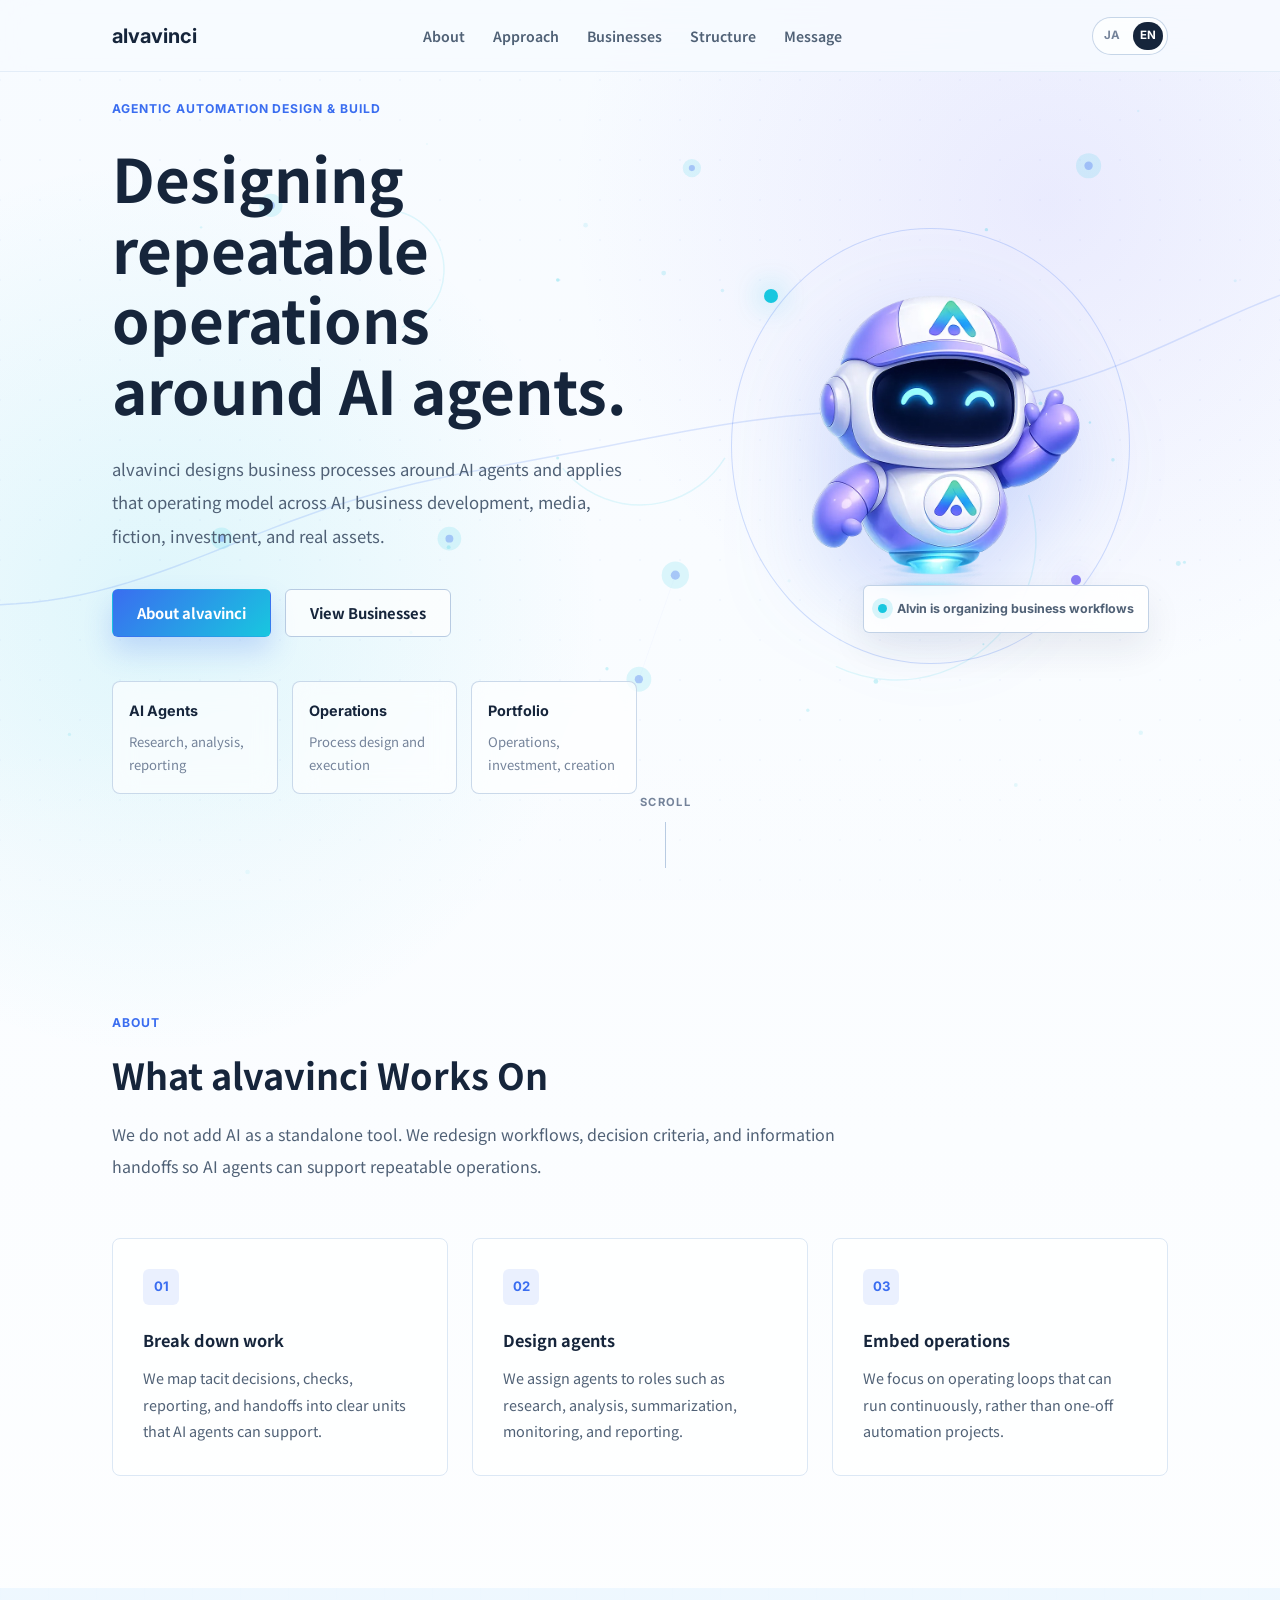
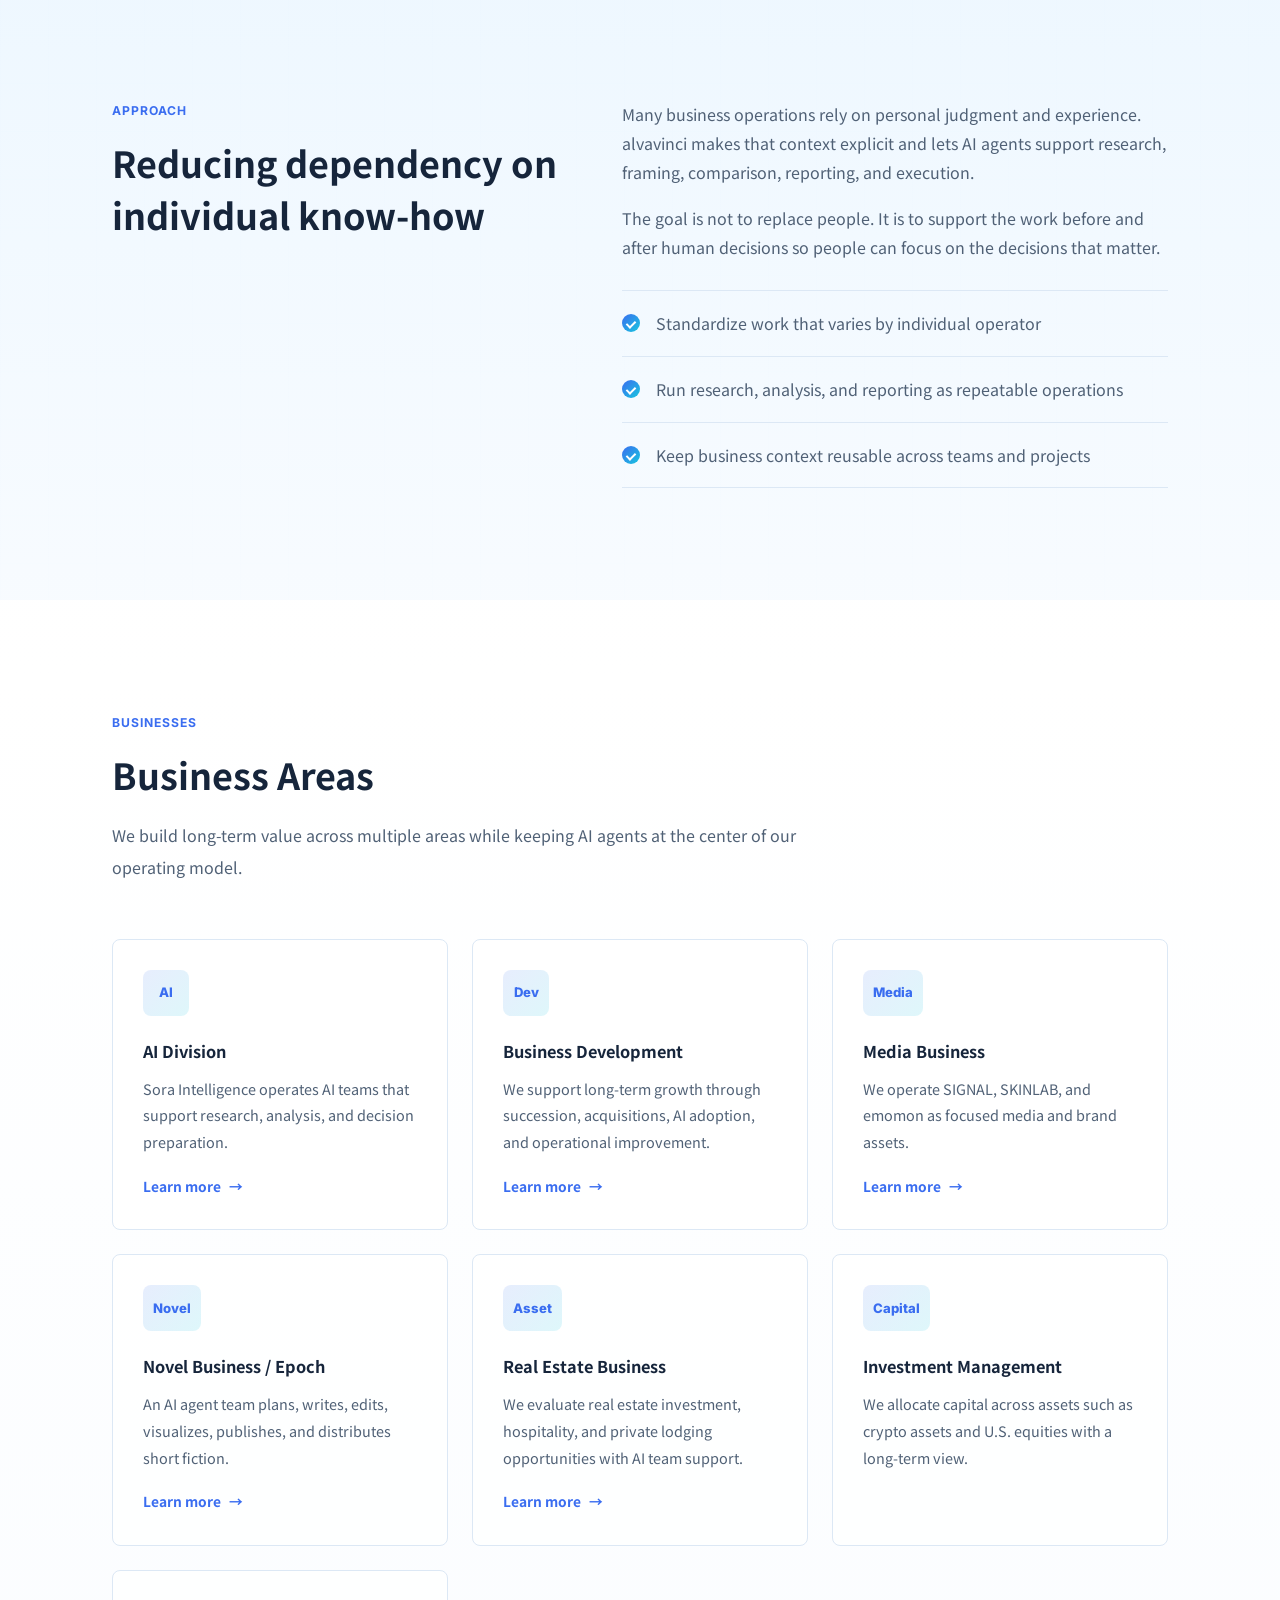
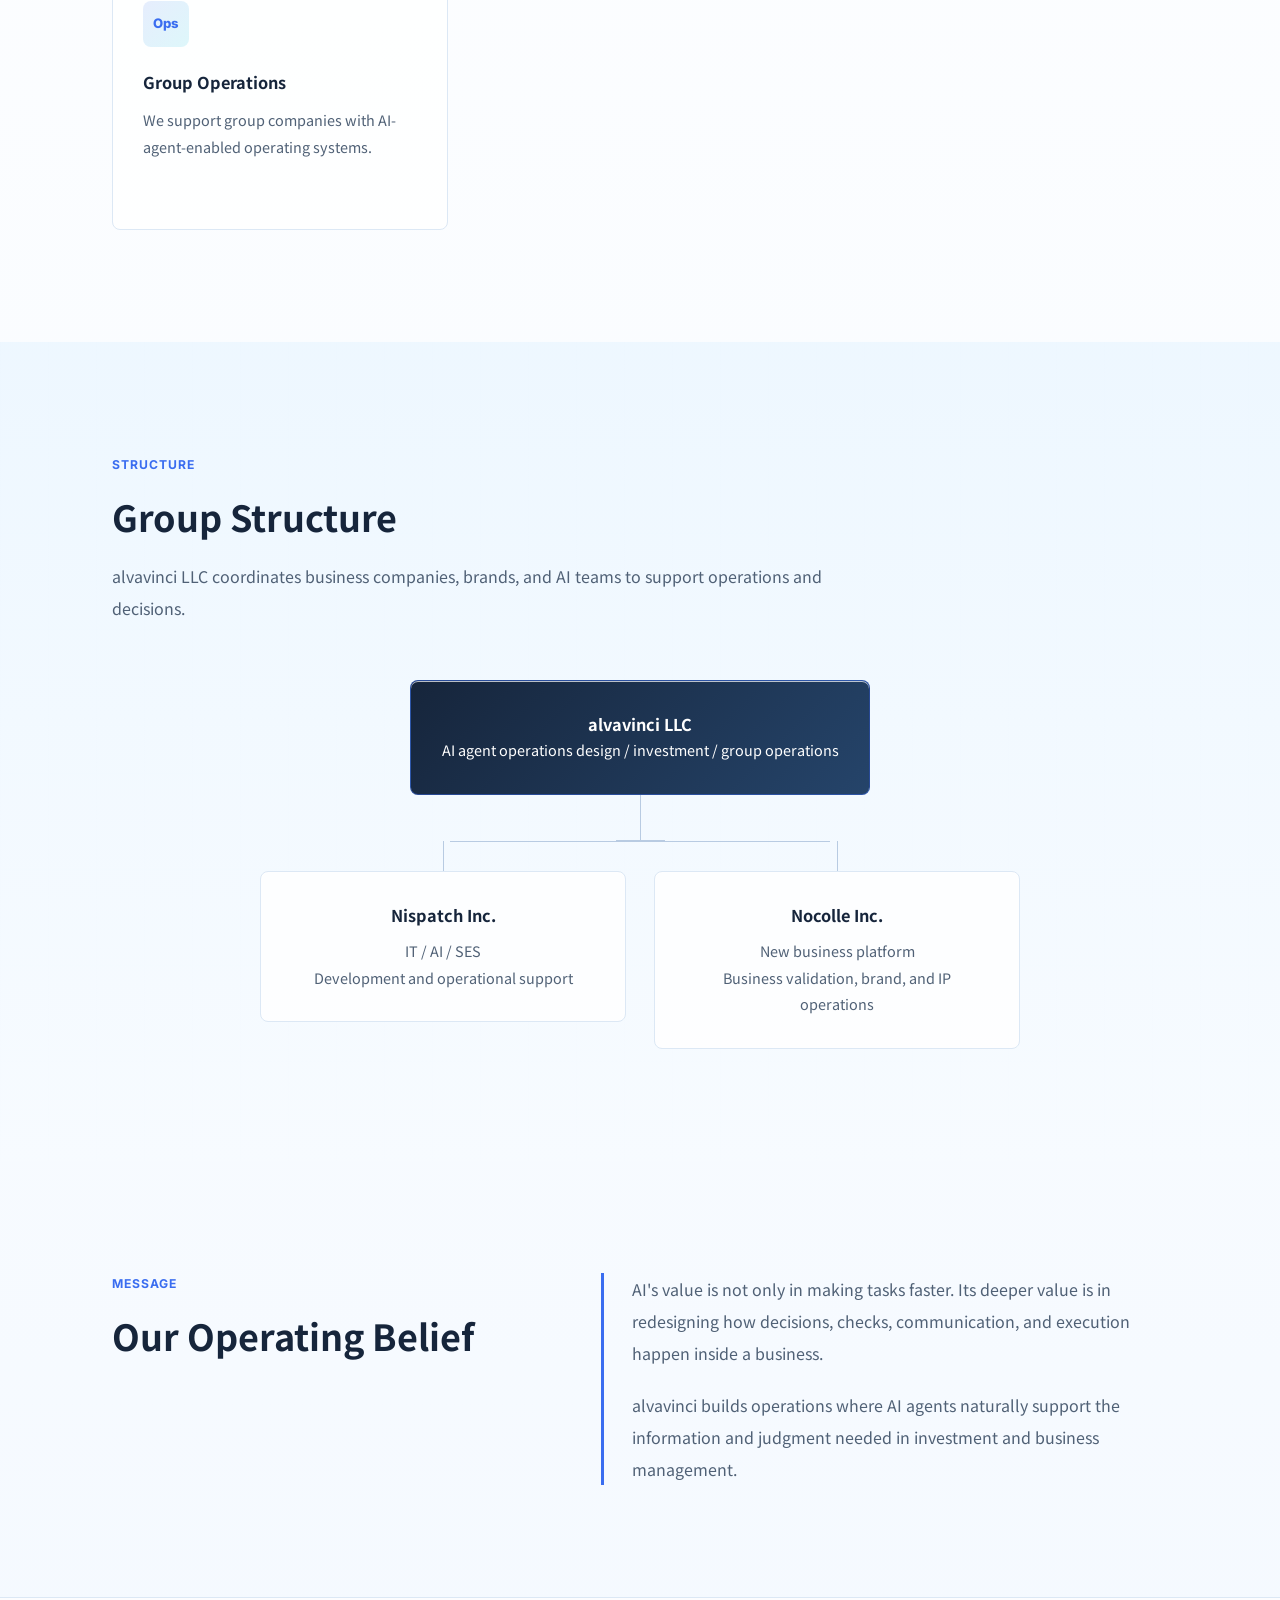
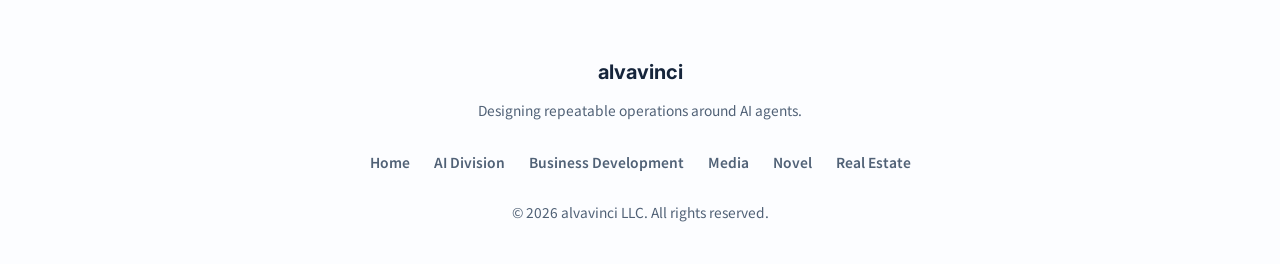
==== commit 9fc7e811: "feat(site): AI連携を含む事業ページ構成を更新" ====
--- a/en/index.html
+++ b/en/index.html
@@ -9,7 +9,7 @@
     <title>alvavinci LLC | AI Agent Operations and Business Portfolio</title>
     <meta name="description"
         content="alvavinci LLC designs AI-agent-centered operations and builds a business portfolio across AI, business development, media, fiction, investment, and real assets.">
-    <meta name="keywords" content="alvavinci, AI agents, operations design, business development, media, Epoch, fiction, real estate investment">
+    <meta name="keywords" content="alvavinci, AI agents, operations design, business development, media, Epoch, fiction, real estate business">
     <meta name="author" content="alvavinci LLC">
     <meta name="robots" content="index, follow">
     <meta name="theme-color" content="#f7fbff">
@@ -50,6 +50,57 @@
         gtag('js', new Date());
         gtag('config', 'G-N91RPM3GYC');
     </script>
+    <script type="application/ld+json">
+        {
+            "@context": "https://schema.org",
+            "@type": "Organization",
+            "name": "alvavinci LLC",
+            "url": "https://alvavinci.com/en/",
+            "logo": "https://alvavinci.com/favicon.svg",
+            "description": "alvavinci LLC designs AI-agent-centered operations and builds a business portfolio across AI, business development, media, fiction, investment, and real assets.",
+            "inLanguage": "en",
+            "sameAs": [
+                "https://x.com/signal_techai",
+                "https://x.com/skinlab_jp",
+                "https://x.com/emomon_jp"
+            ],
+            "knowsAbout": [
+                "AI agents",
+                "operations design",
+                "business development",
+                "media operations",
+                "fiction publishing",
+                "real estate business"
+            ],
+            "department": [
+                {
+                    "@type": "Organization",
+                    "name": "Sora Intelligence",
+                    "url": "https://alvavinci.com/en/sora-intelligence.html"
+                },
+                {
+                    "@type": "Organization",
+                    "name": "SIGNAL",
+                    "url": "https://x.com/signal_techai"
+                },
+                {
+                    "@type": "Organization",
+                    "name": "SKINLAB",
+                    "url": "https://x.com/skinlab_jp"
+                },
+                {
+                    "@type": "Organization",
+                    "name": "emomon",
+                    "url": "https://x.com/emomon_jp"
+                },
+                {
+                    "@type": "Organization",
+                    "name": "Epoch",
+                    "url": "https://epochlit.com/"
+                }
+            ]
+        }
+    </script>
 </head>
 
 <body>
@@ -113,8 +164,11 @@
                 <div class="hero-visual fade-in delay-2" aria-label="Alvin, alvavinci's AI agent character">
                     <div class="alvin-orbit" aria-hidden="true"></div>
                     <div class="alvin-card">
-                        <img src="../assets/images/alvin-mascot.png" alt="Alvin, alvavinci's AI agent character"
-                            width="1024" height="1024" class="alvin-image">
+                        <picture>
+                            <source srcset="../assets/images/alvin-mascot.webp" type="image/webp">
+                            <img decoding="async" fetchpriority="high" src="../assets/images/alvin-mascot.png" alt="Alvin, alvavinci's AI agent character"
+                                width="1024" height="1024" class="alvin-image">
+                        </picture>
                     </div>
                     <div class="agent-status">
                         <span class="status-dot" aria-hidden="true">&#8203;</span>
@@ -215,8 +269,8 @@
                     </a>
                     <a href="real-estate.html" class="business-card business-card--link fade-in delay-2">
                         <div class="business-card-icon">Asset</div>
-                        <h3 class="business-card-title">Real Estate Investment</h3>
-                        <p class="business-card-text">We build a stable asset base with a long-term holding approach.</p>
+                        <h3 class="business-card-title">Real Estate Business</h3>
+                        <p class="business-card-text">We evaluate real estate investment, hospitality, and private lodging opportunities with AI team support.</p>
                         <span class="business-card-link-label">Learn more</span>
                     </a>
                     <article class="business-card fade-in delay-2">
--- a/assets/css/style.css
+++ b/assets/css/style.css
@@ -52,12 +52,22 @@
     -moz-osx-font-smoothing: grayscale;
 }
 
+body.nav-open {
+    overflow: hidden;
+}
+
 a {
     color: inherit;
     text-decoration: none;
     transition: color var(--transition), border-color var(--transition), background var(--transition), transform var(--transition), box-shadow var(--transition);
 }
 
+a:focus-visible,
+button:focus-visible {
+    outline: 3px solid rgba(58, 109, 240, 0.42);
+    outline-offset: 4px;
+}
+
 ul {
     list-style: none;
 }
@@ -65,6 +75,10 @@
 img {
     display: block;
     max-width: 100%;
+}
+
+picture {
+    display: block;
 }
 
 button {
@@ -247,6 +261,8 @@
     font-size: 0.92rem;
     font-weight: 700;
     line-height: 1.4;
+    text-align: center;
+    overflow-wrap: anywhere;
 }
 
 .btn--primary {
@@ -744,9 +760,15 @@
     min-height: 260px;
 }
 
+.business-card--link:focus-visible {
+    outline: 3px solid rgba(58, 109, 240, 0.42);
+    outline-offset: 4px;
+}
+
 .business-card-icon {
     display: inline-flex;
     min-width: 46px;
+    max-width: 100%;
     height: 46px;
     align-items: center;
     justify-content: center;
@@ -757,6 +779,7 @@
     font-size: 0.82rem;
     font-weight: 800;
     padding: 0 10px;
+    white-space: nowrap;
 }
 
 .business-card-title {
@@ -1262,6 +1285,13 @@
     object-fit: cover;
 }
 
+.sora-portrait-card picture,
+.sora-portrait-card img,
+.media-brand-visual picture {
+    width: 100%;
+    height: 100%;
+}
+
 .media-brand-header,
 .media-brand-text,
 .media-brand-link {
@@ -1309,11 +1339,13 @@
     opacity: 0;
     transform: translateY(22px);
     transition: opacity 0.68s ease, transform 0.68s ease;
+    will-change: opacity, transform;
 }
 
 .fade-in.visible {
     opacity: 1;
     transform: translateY(0);
+    will-change: auto;
 }
 
 .delay-1 {
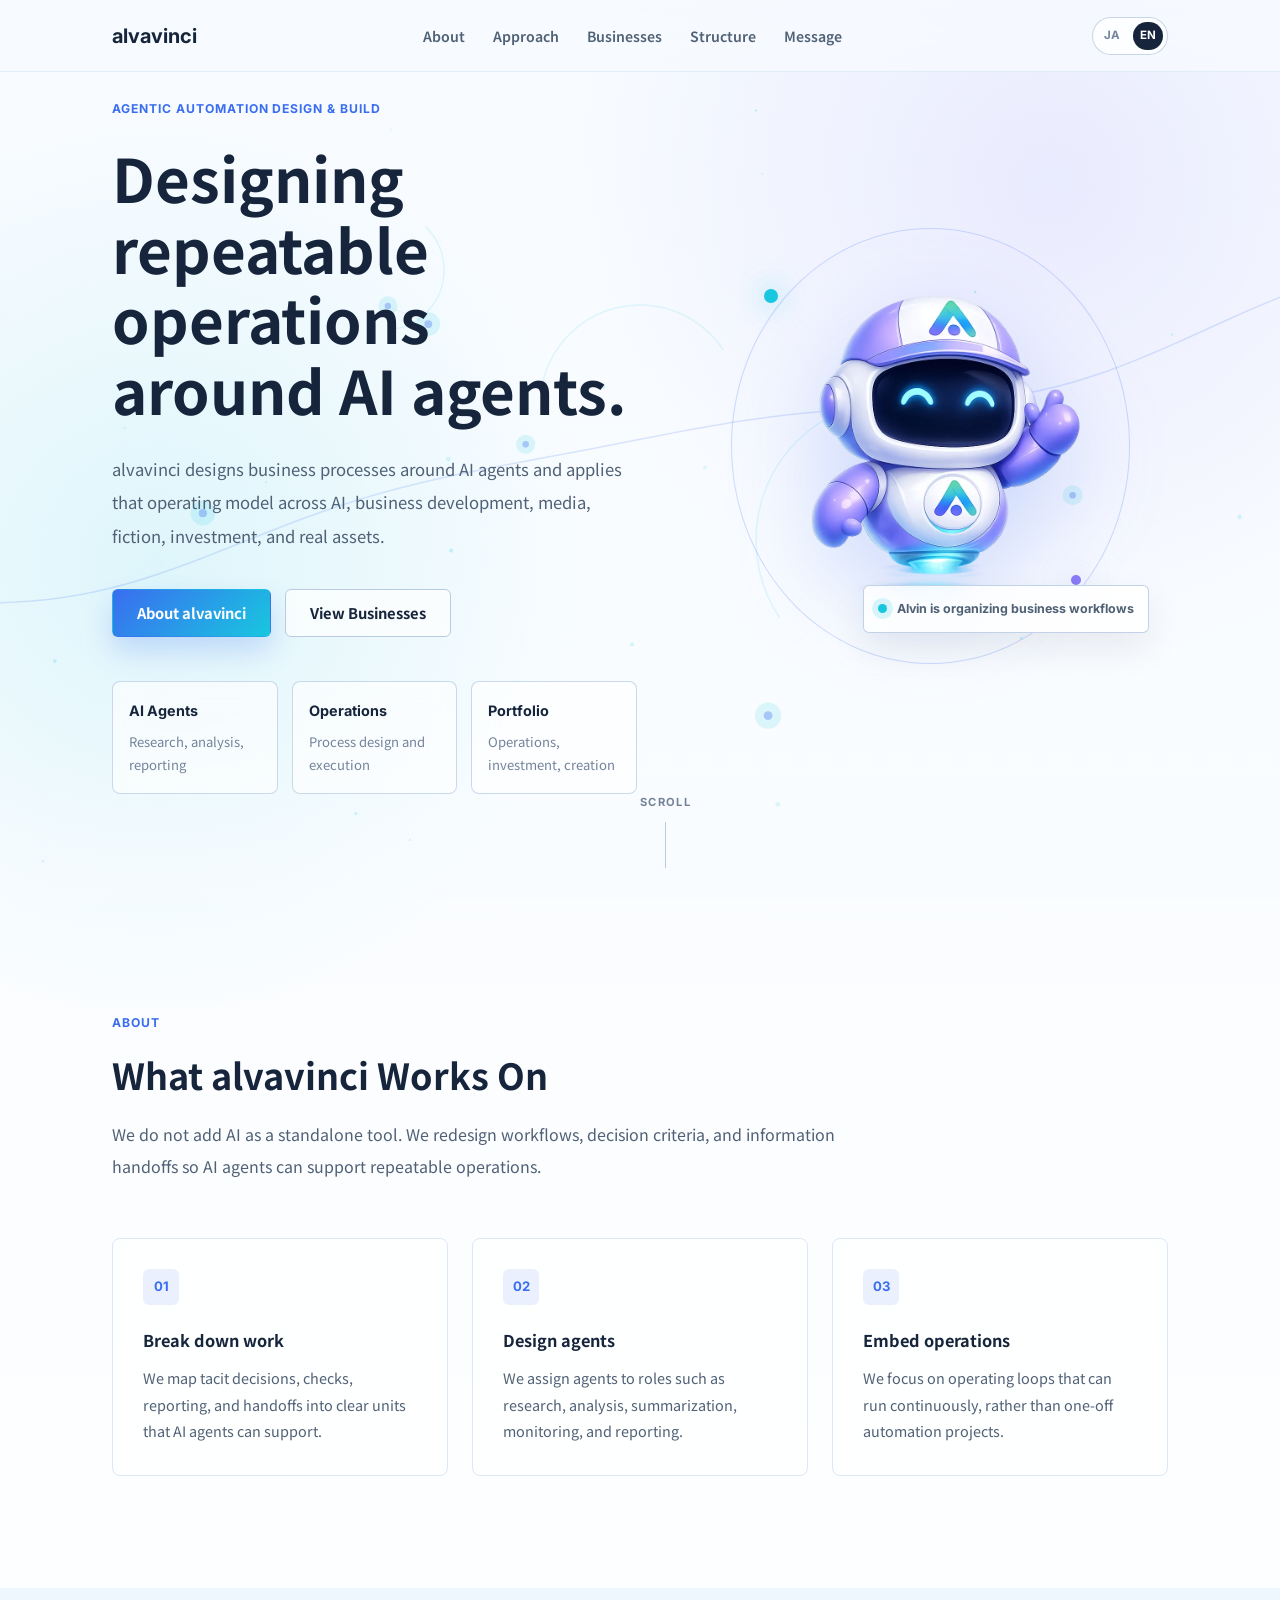
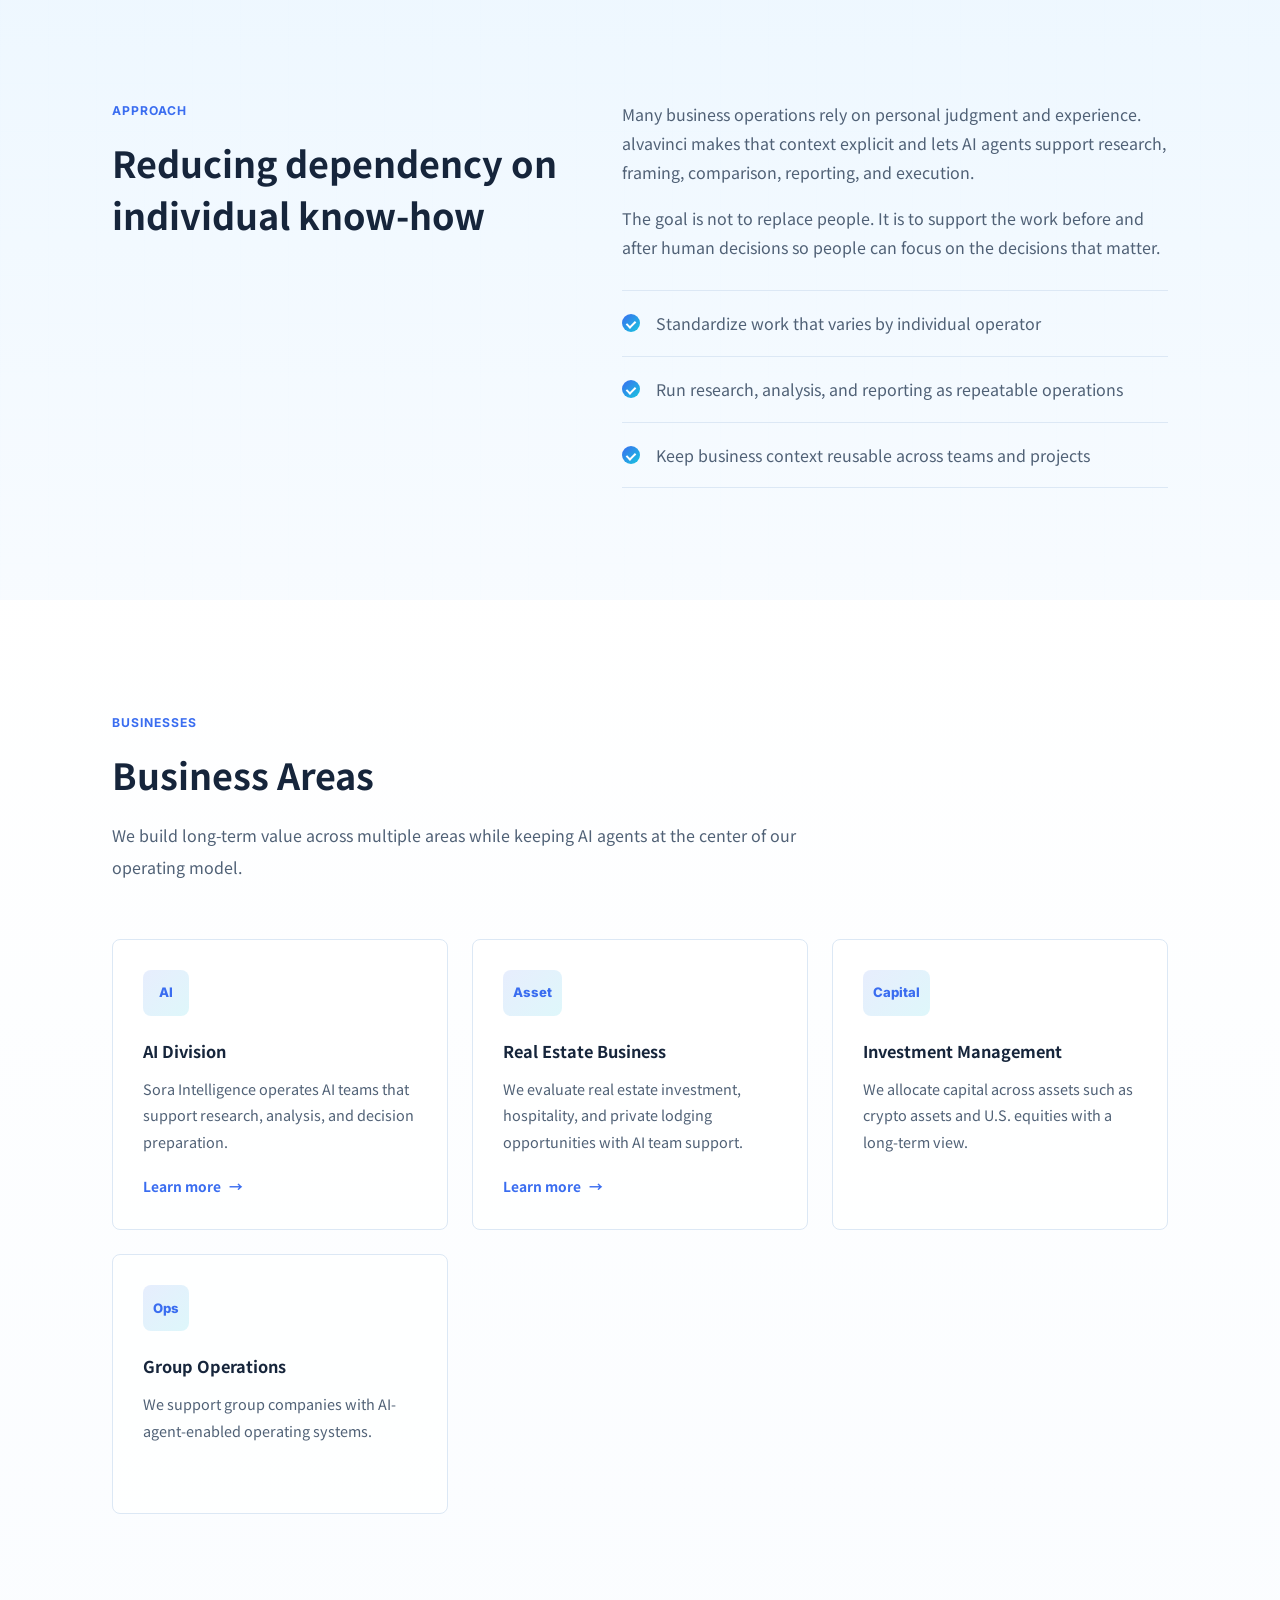
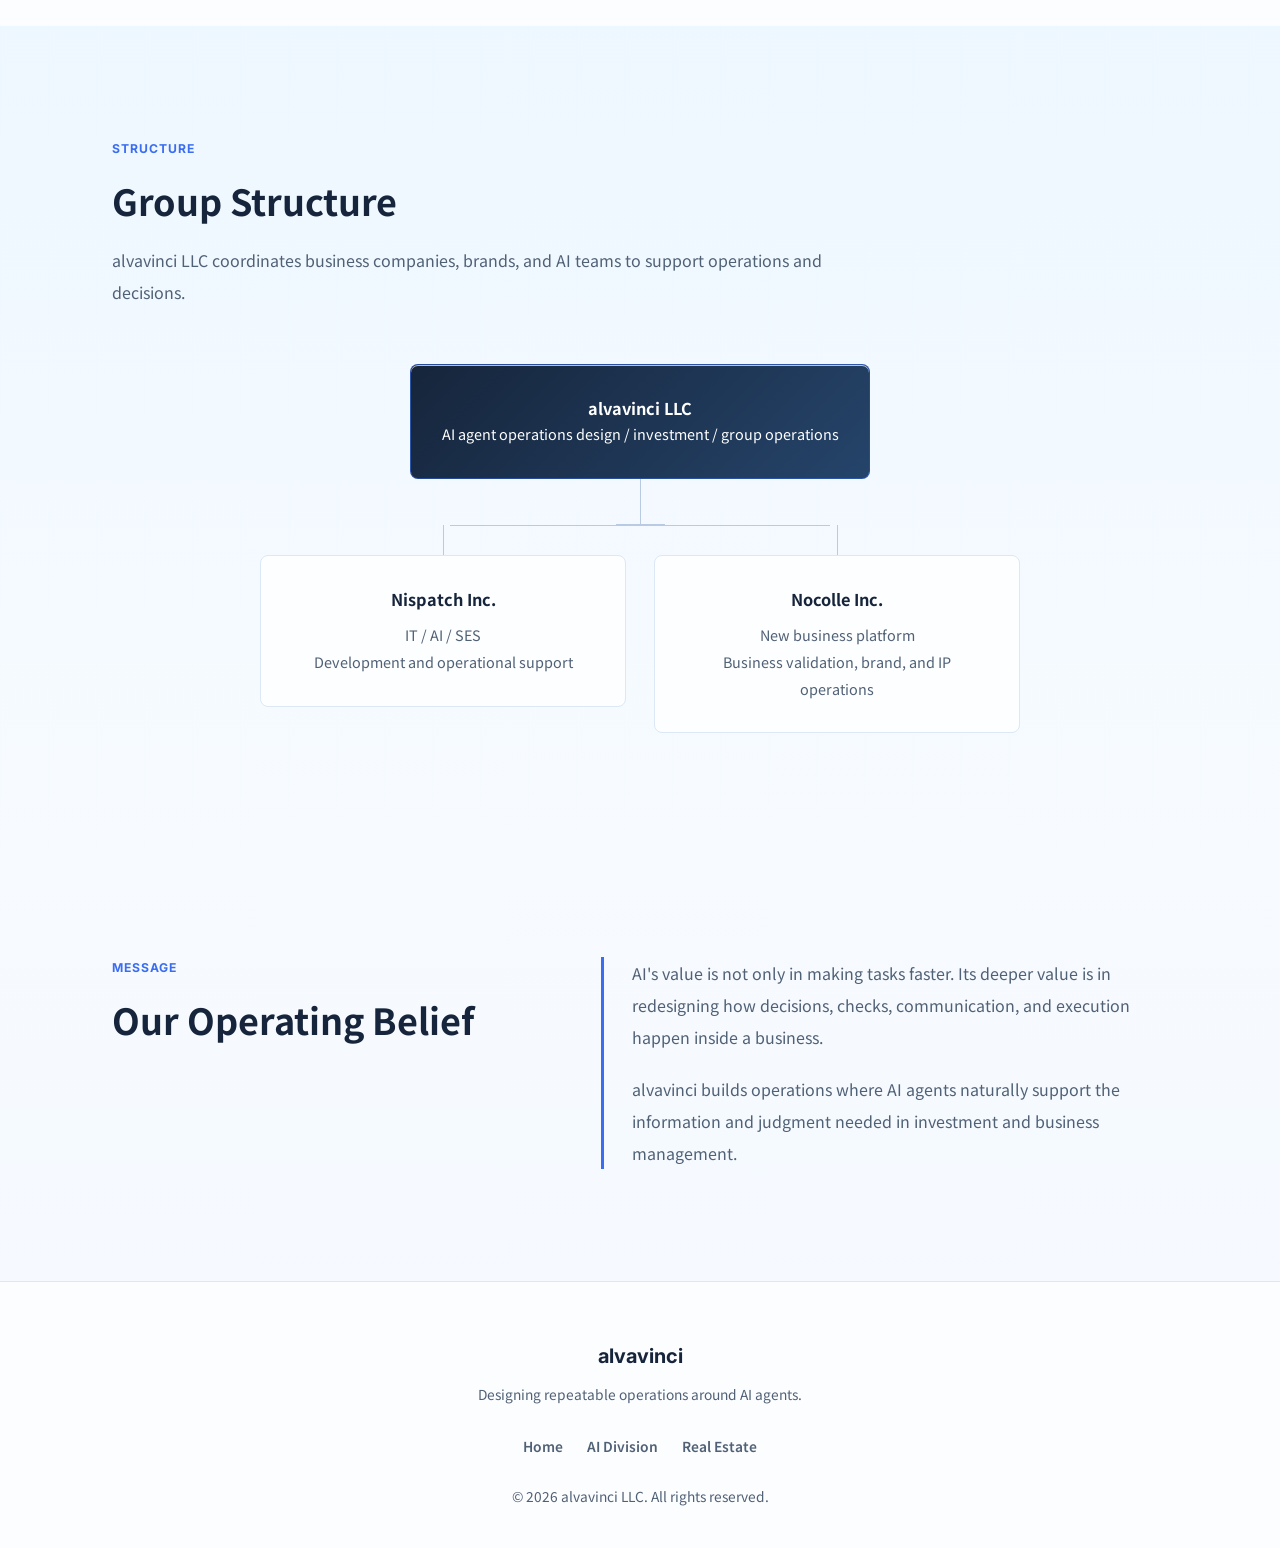
==== commit 8eec5ec9: "chore(nav): 非主要事業ページを主要導線から除外" ====
--- a/en/index.html
+++ b/en/index.html
@@ -249,24 +249,6 @@
                         <p class="business-card-text">Sora Intelligence operates AI teams that support research, analysis, and decision preparation.</p>
                         <span class="business-card-link-label">Learn more</span>
                     </a>
-                    <a href="corporate-development.html" class="business-card business-card--link fade-in delay-1">
-                        <div class="business-card-icon">Dev</div>
-                        <h3 class="business-card-title">Business Development</h3>
-                        <p class="business-card-text">We support long-term growth through succession, acquisitions, AI adoption, and operational improvement.</p>
-                        <span class="business-card-link-label">Learn more</span>
-                    </a>
-                    <a href="media.html" class="business-card business-card--link fade-in delay-1">
-                        <div class="business-card-icon">Media</div>
-                        <h3 class="business-card-title">Media Business</h3>
-                        <p class="business-card-text">We operate SIGNAL, SKINLAB, and emomon as focused media and brand assets.</p>
-                        <span class="business-card-link-label">Learn more</span>
-                    </a>
-                    <a href="novel.html" class="business-card business-card--link fade-in delay-2">
-                        <div class="business-card-icon">Novel</div>
-                        <h3 class="business-card-title">Novel Business / Epoch</h3>
-                        <p class="business-card-text">An AI agent team plans, writes, edits, visualizes, publishes, and distributes short fiction.</p>
-                        <span class="business-card-link-label">Learn more</span>
-                    </a>
                     <a href="real-estate.html" class="business-card business-card--link fade-in delay-2">
                         <div class="business-card-icon">Asset</div>
                         <h3 class="business-card-title">Real Estate Business</h3>
@@ -359,9 +341,6 @@
                 <ul>
                     <li><a href="index.html">Home</a></li>
                     <li><a href="sora-intelligence.html">AI Division</a></li>
-                    <li><a href="corporate-development.html">Business Development</a></li>
-                    <li><a href="media.html">Media</a></li>
-                    <li><a href="novel.html">Novel</a></li>
                     <li><a href="real-estate.html">Real Estate</a></li>
                 </ul>
             </nav>
--- a/assets/css/style.css
+++ b/assets/css/style.css
@@ -1137,6 +1137,48 @@
     margin-top: 16px;
 }
 
+/* Novel page */
+.novel-hero-inner {
+    display: grid;
+    grid-template-columns: minmax(0, 0.95fr) minmax(280px, 0.72fr);
+    gap: 56px;
+    align-items: center;
+}
+
+.novel-hero-visual {
+    position: relative;
+    display: flex;
+    align-items: center;
+    justify-content: center;
+    min-height: 420px;
+}
+
+.novel-hero-visual::before {
+    position: absolute;
+    inset: 2% 0 0;
+    border-radius: 50%;
+    background: radial-gradient(circle, rgba(255, 255, 255, 0.78), rgba(237, 247, 255, 0.5) 44%, rgba(24, 199, 223, 0.1) 68%, transparent 80%);
+    content: '';
+    filter: blur(10px);
+}
+
+.novel-hero-visual picture {
+    position: relative;
+    z-index: 1;
+    display: block;
+    width: min(100%, 390px);
+    aspect-ratio: 1 / 1;
+    background: transparent;
+    overflow: visible;
+}
+
+.novel-hero-image {
+    width: 100%;
+    height: 100%;
+    object-fit: contain;
+    filter: saturate(0.88) brightness(1.08) contrast(0.98) drop-shadow(0 28px 52px rgba(58, 109, 240, 0.2));
+}
+
 .ai-org-chart {
     position: relative;
 }
@@ -1398,7 +1440,8 @@
     .hero-inner,
     .split-section,
     .message-layout,
-    .sora-hero .container {
+    .sora-hero .container,
+    .novel-hero-inner {
         grid-template-columns: 1fr;
     }
 
@@ -1530,6 +1573,36 @@
         width: min(100%, 280px);
     }
 
+    .novel-hero-inner {
+        position: relative;
+    }
+
+    .novel-hero .ma-hero-content {
+        position: relative;
+        z-index: 2;
+    }
+
+    .novel-hero-visual {
+        position: absolute;
+        right: -80px;
+        bottom: -36px;
+        z-index: 0;
+        width: 280px;
+        min-height: 280px;
+        opacity: 0.18;
+        pointer-events: none;
+    }
+
+    .novel-hero-visual::before {
+        inset: -8%;
+        opacity: 0.72;
+        filter: blur(14px);
+    }
+
+    .novel-hero-visual picture {
+        width: 100%;
+    }
+
     .agent-status {
         right: auto;
         bottom: 4%;
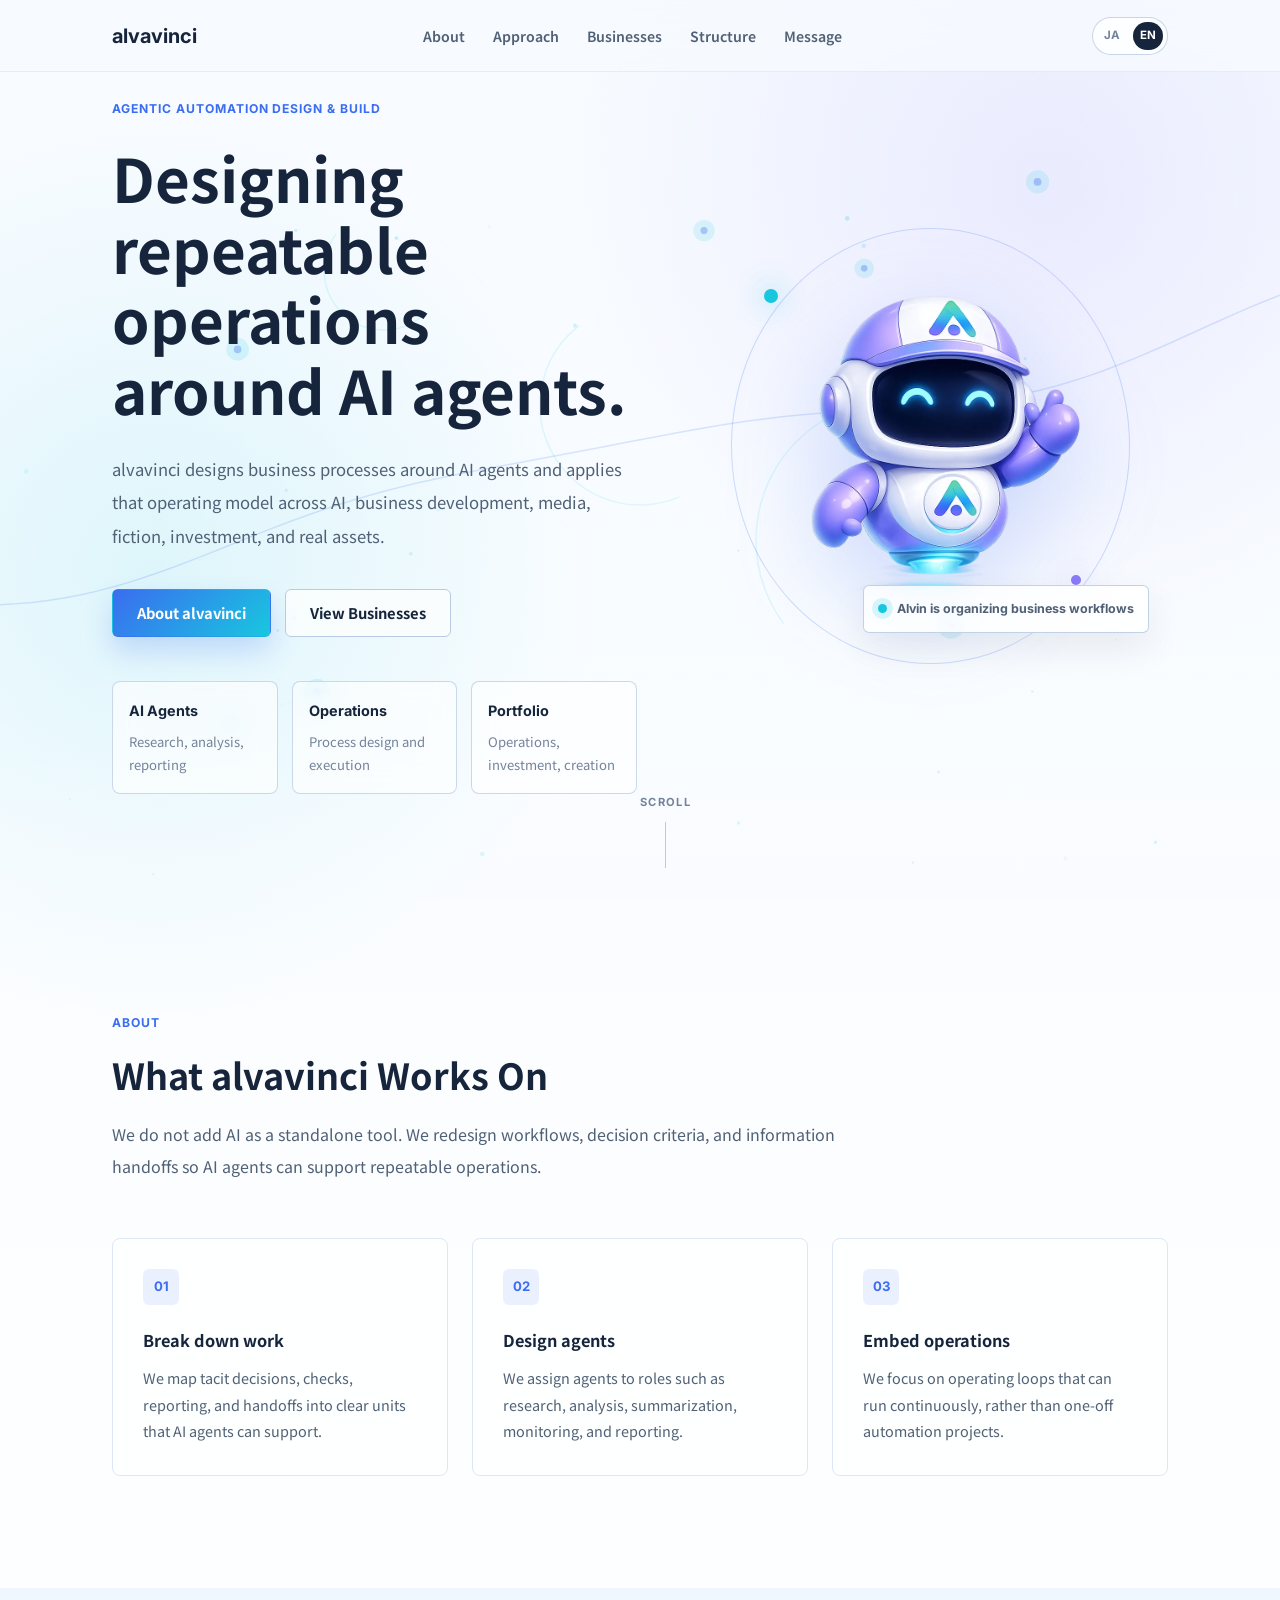
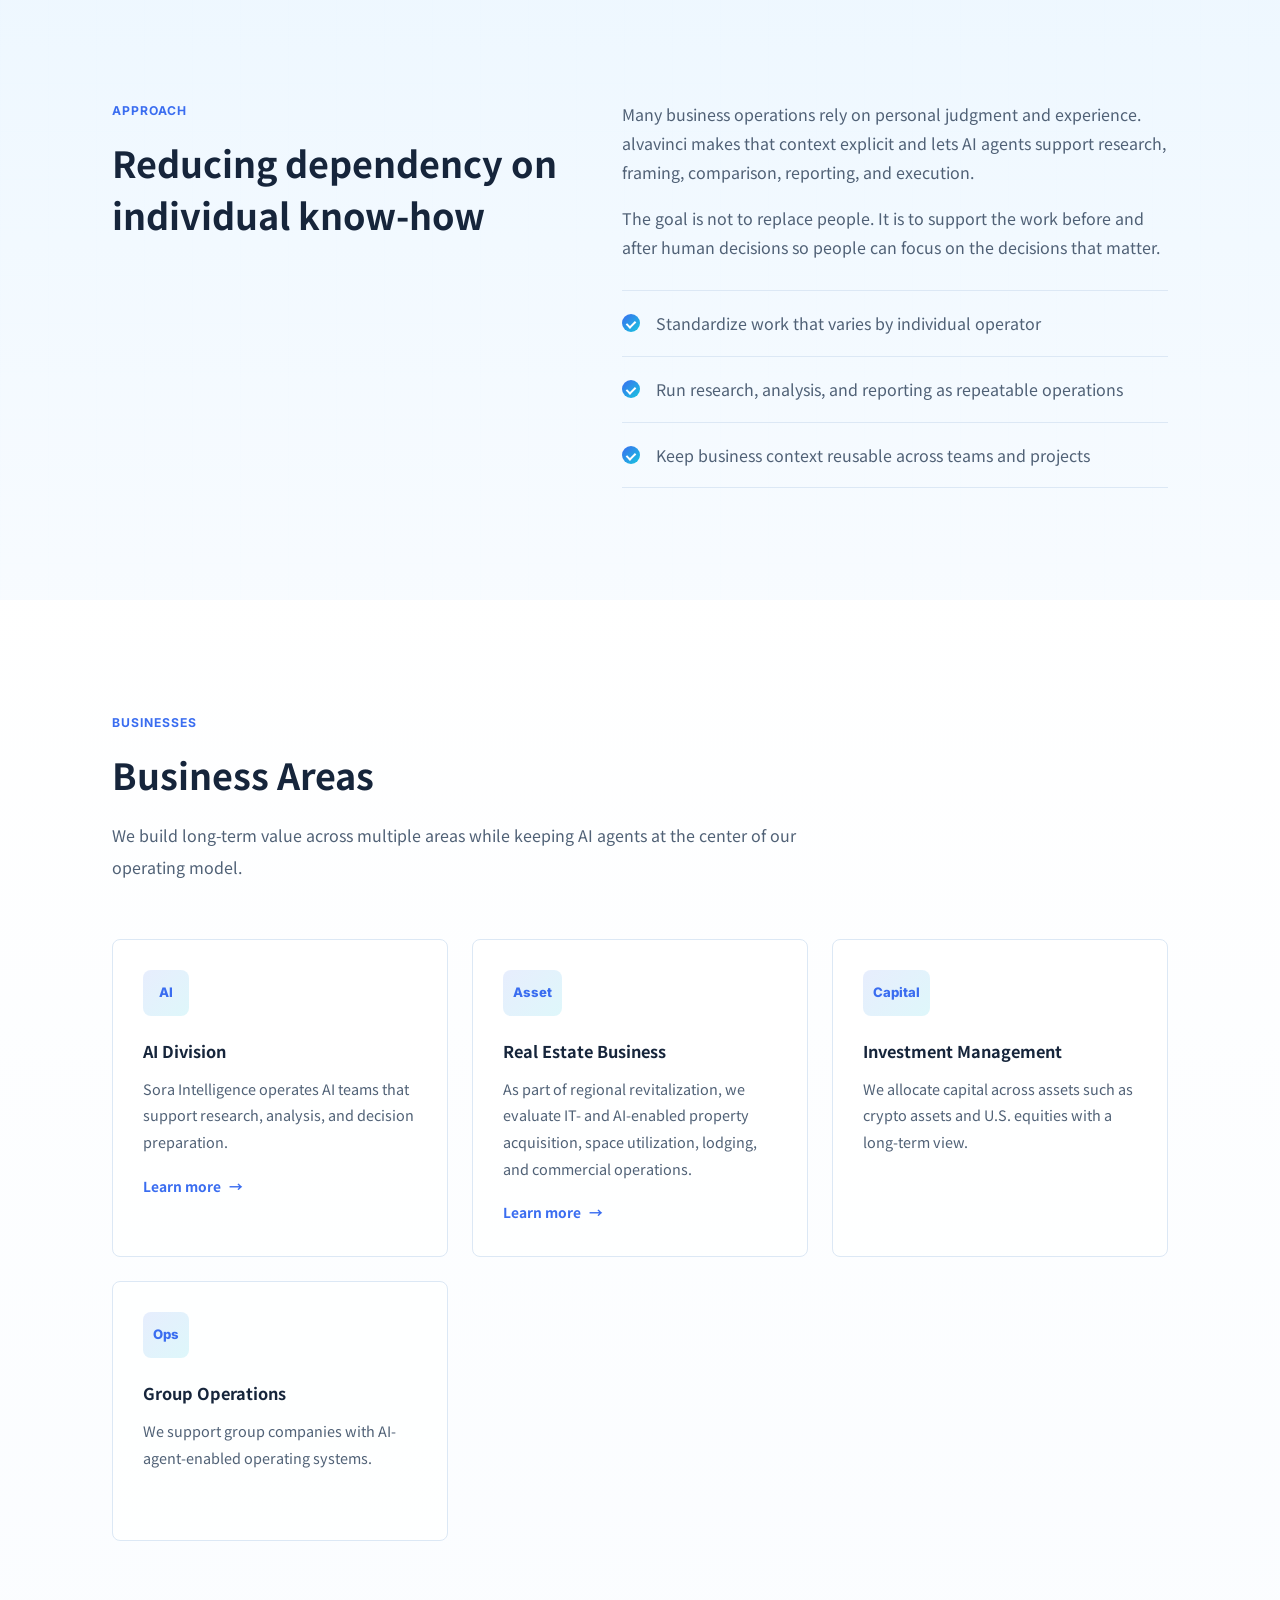
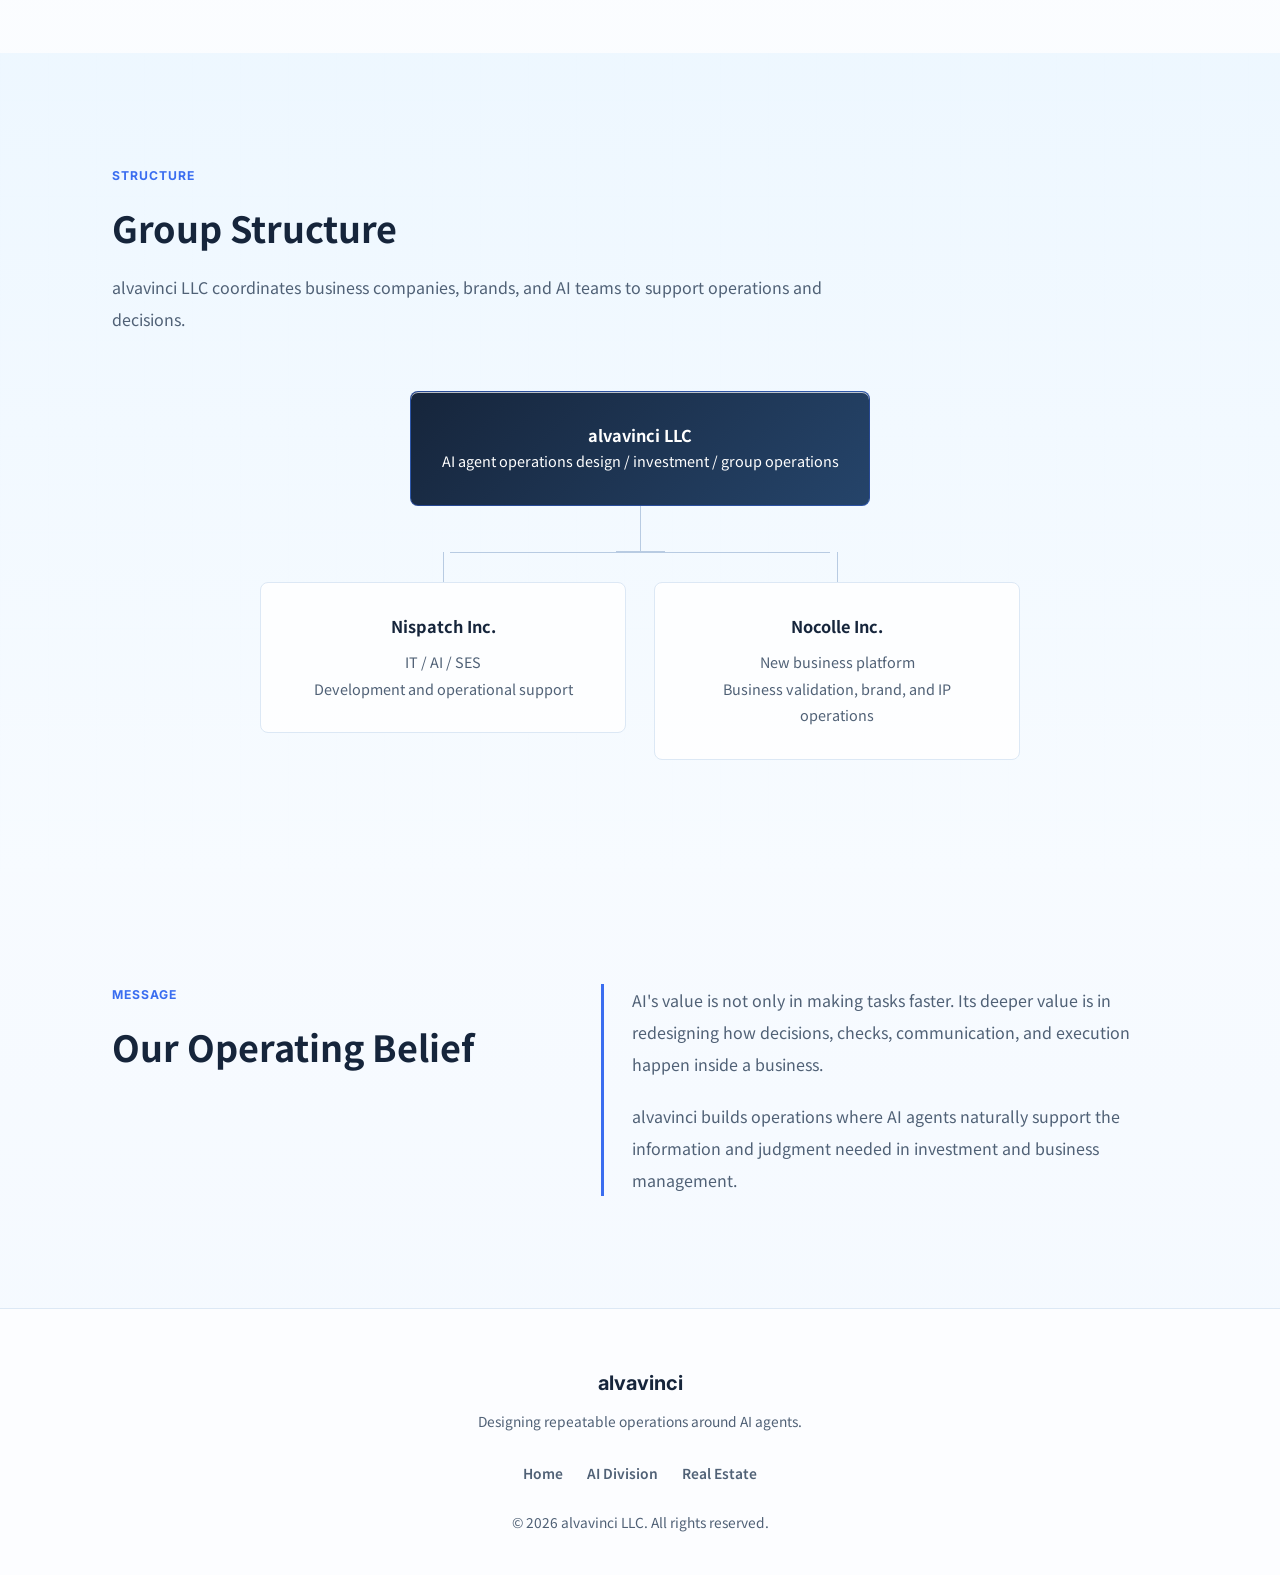
==== commit 2efa3f5b: "不動産投資・民泊中心の訴求から、地方創生の一環としてIT・AIを活用した不動産・空間活用事業の訴求へ変更。 日本語・英語ページ、トップページの事業カード、AI事業部内の不動産AIチーム表記を更新。" ====
--- a/en/index.html
+++ b/en/index.html
@@ -252,7 +252,7 @@
                     <a href="real-estate.html" class="business-card business-card--link fade-in delay-2">
                         <div class="business-card-icon">Asset</div>
                         <h3 class="business-card-title">Real Estate Business</h3>
-                        <p class="business-card-text">We evaluate real estate investment, hospitality, and private lodging opportunities with AI team support.</p>
+                        <p class="business-card-text">As part of regional revitalization, we evaluate IT- and AI-enabled property acquisition, space utilization, lodging, and commercial operations.</p>
                         <span class="business-card-link-label">Learn more</span>
                     </a>
                     <article class="business-card fade-in delay-2">
--- a/assets/css/style.css
+++ b/assets/css/style.css
@@ -654,6 +654,10 @@
     grid-template-columns: repeat(3, minmax(0, 1fr));
 }
 
+.ma-features--four {
+    grid-template-columns: repeat(2, minmax(0, 1fr));
+}
+
 .about-panel,
 .business-card,
 .ma-feature,
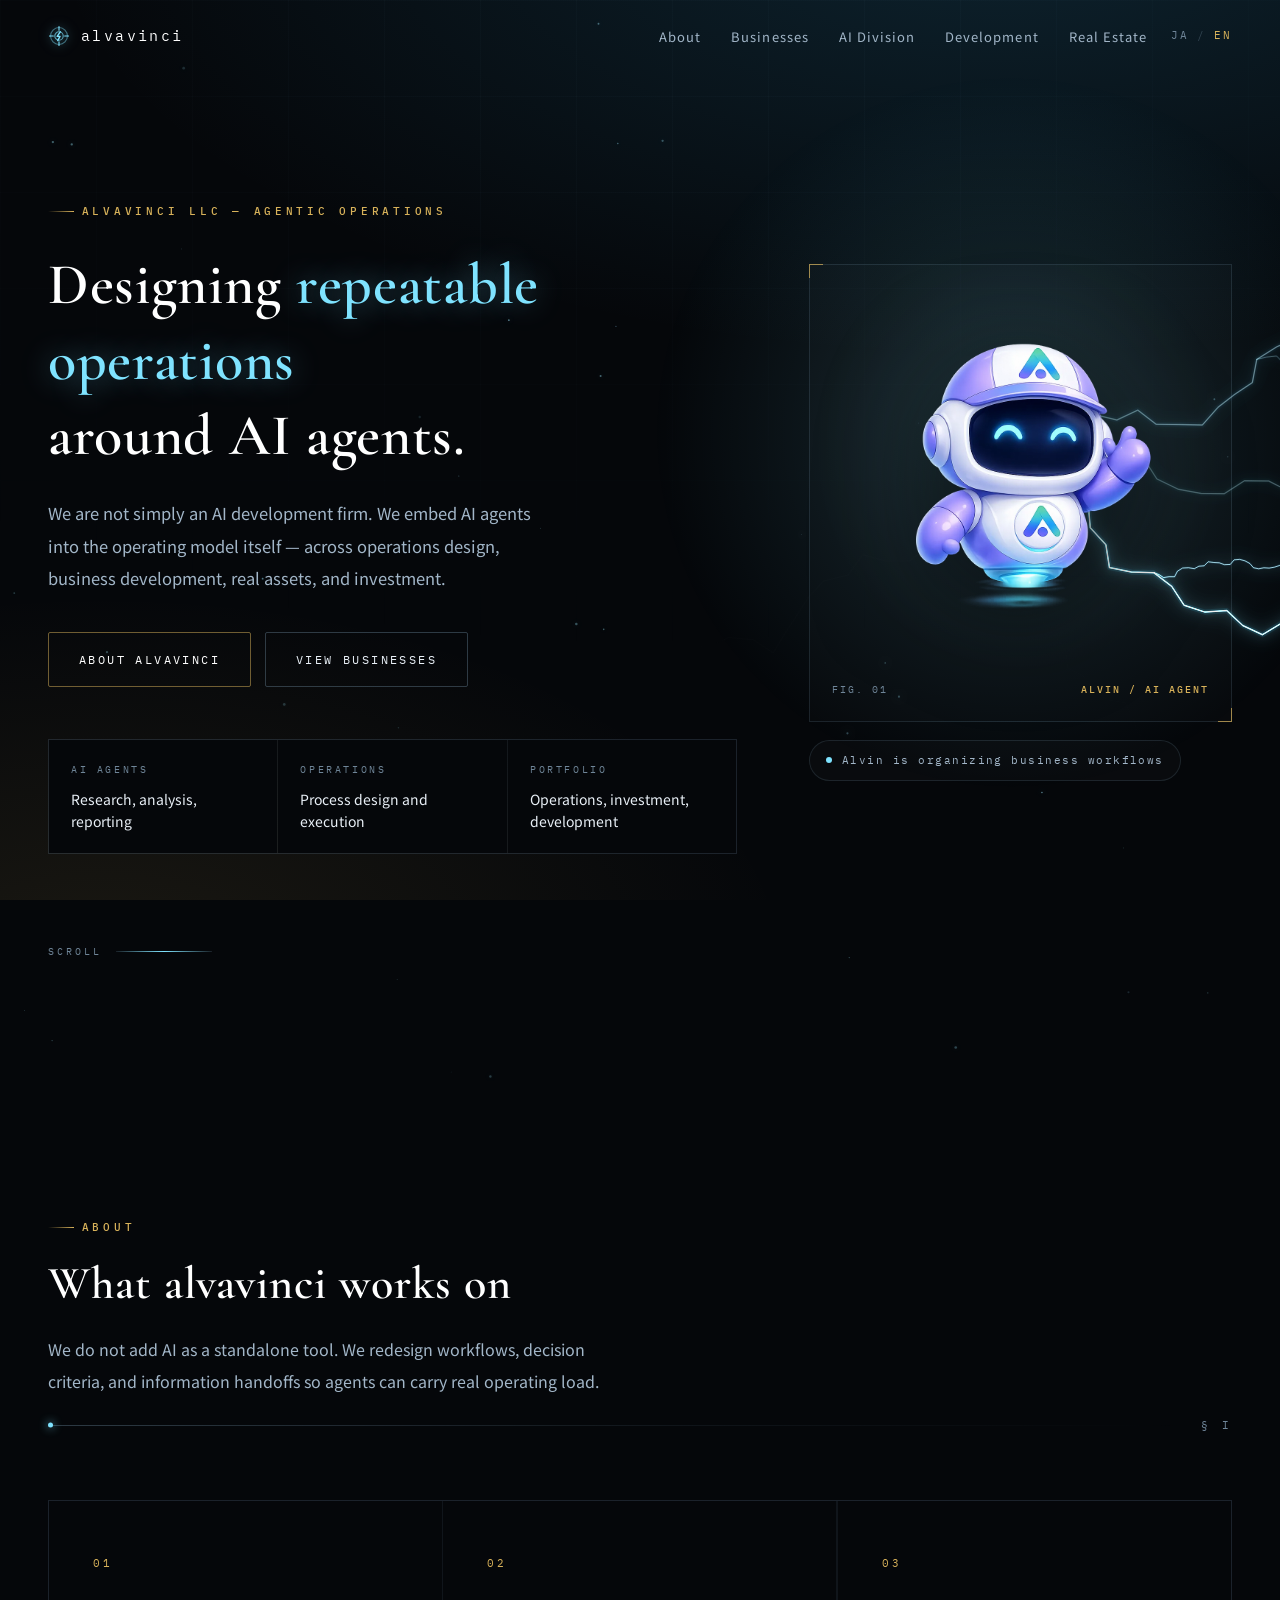
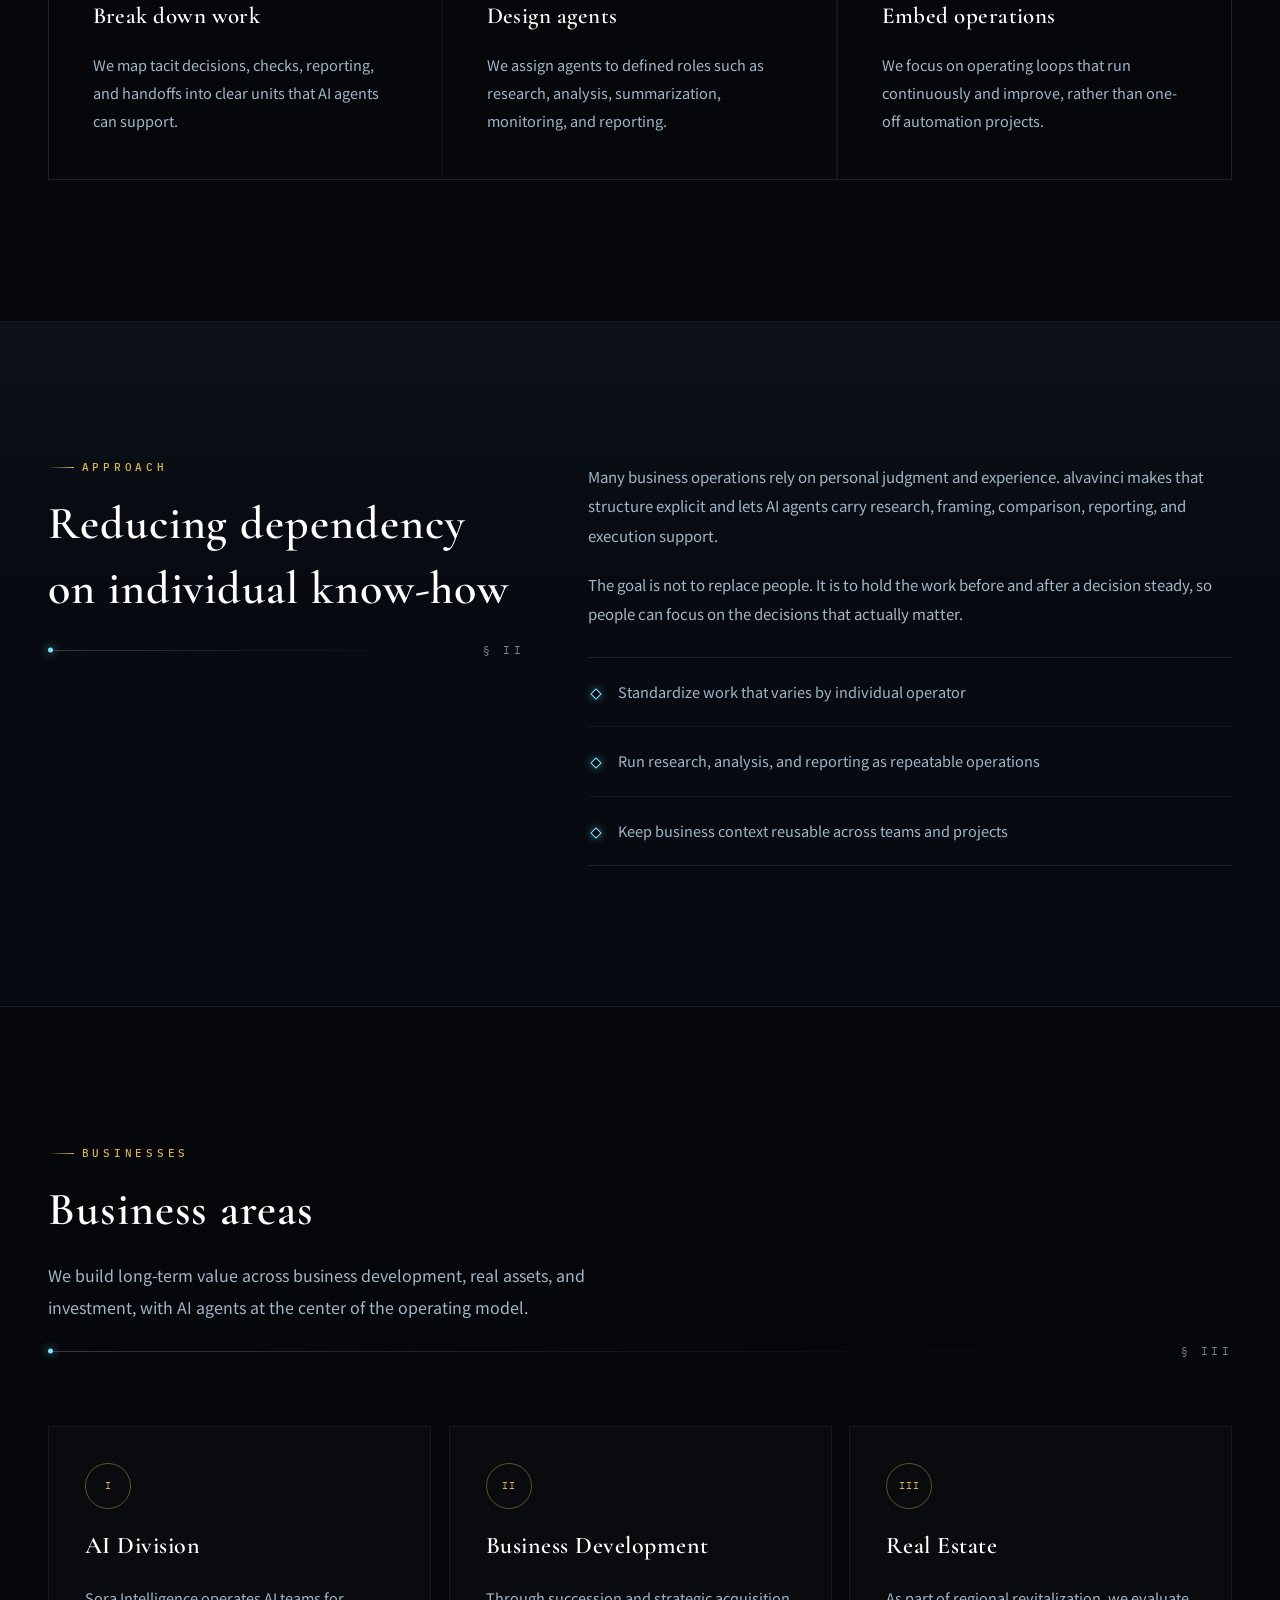
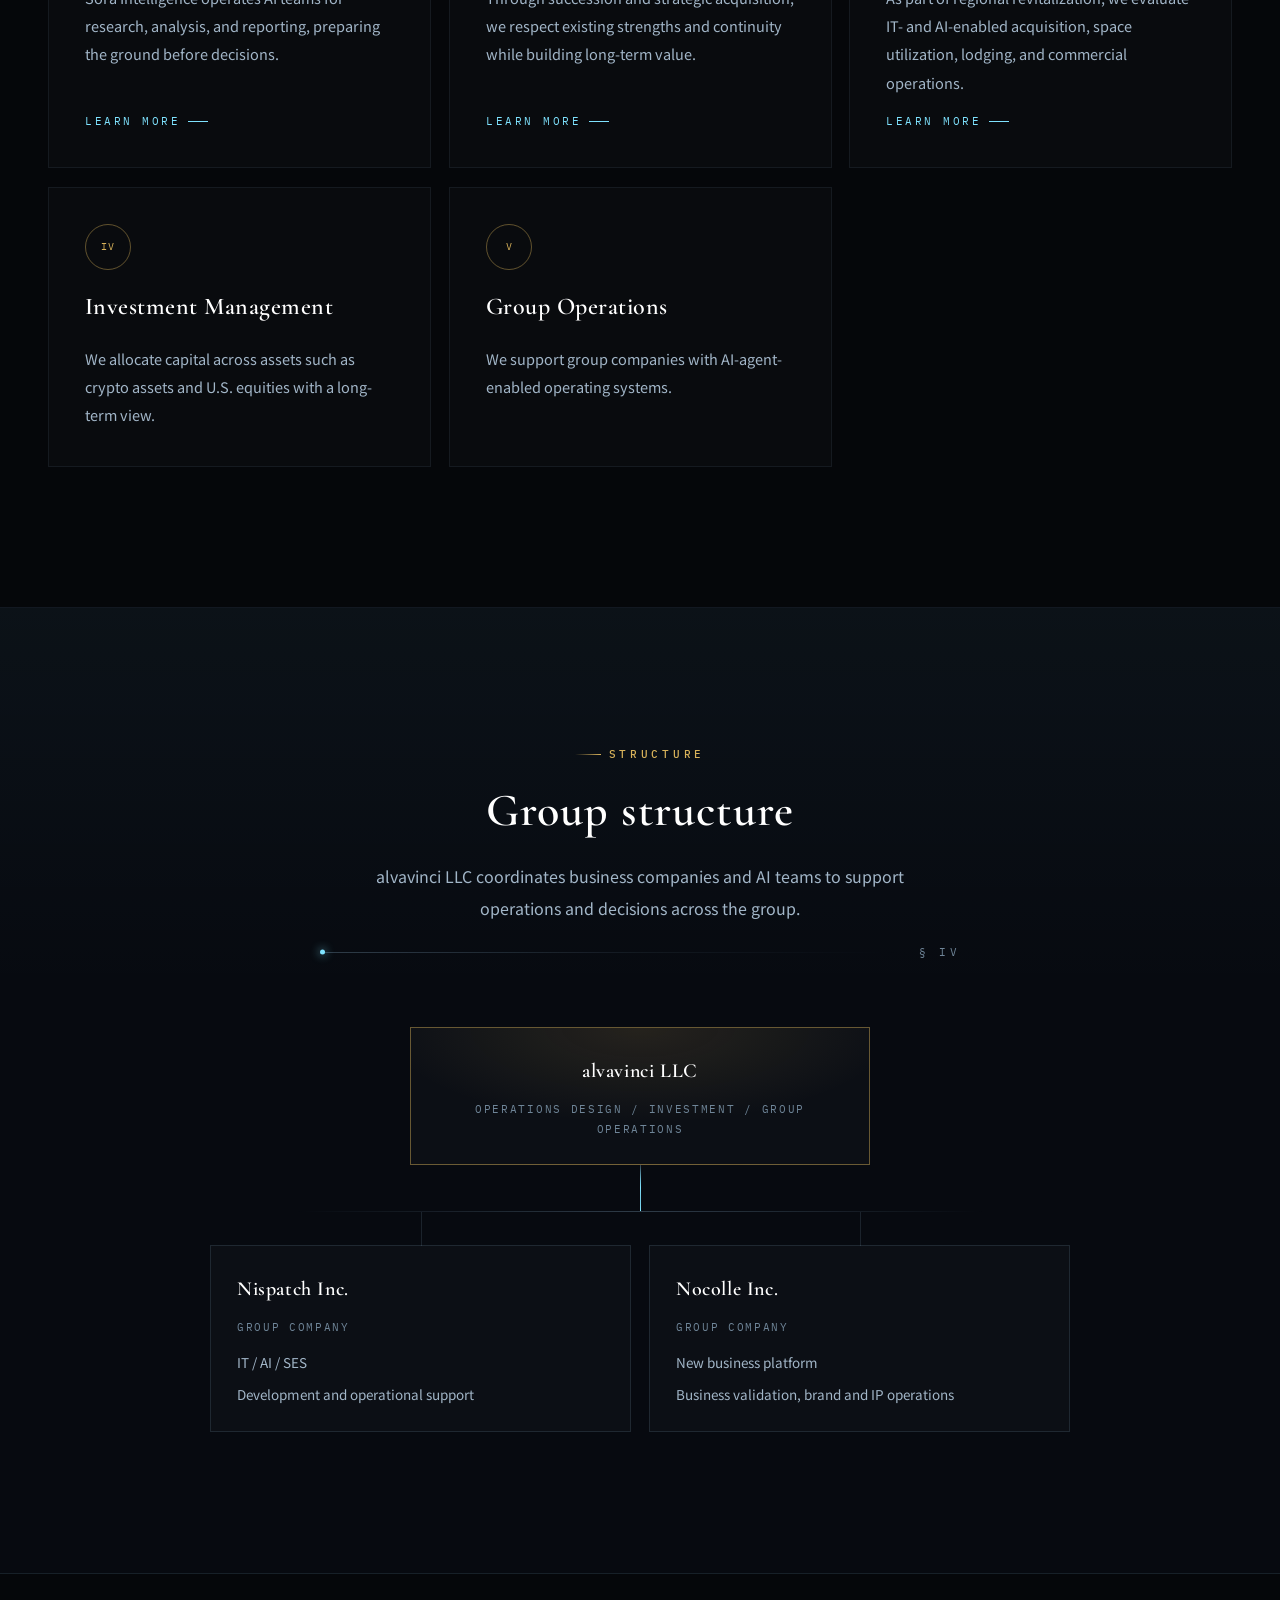
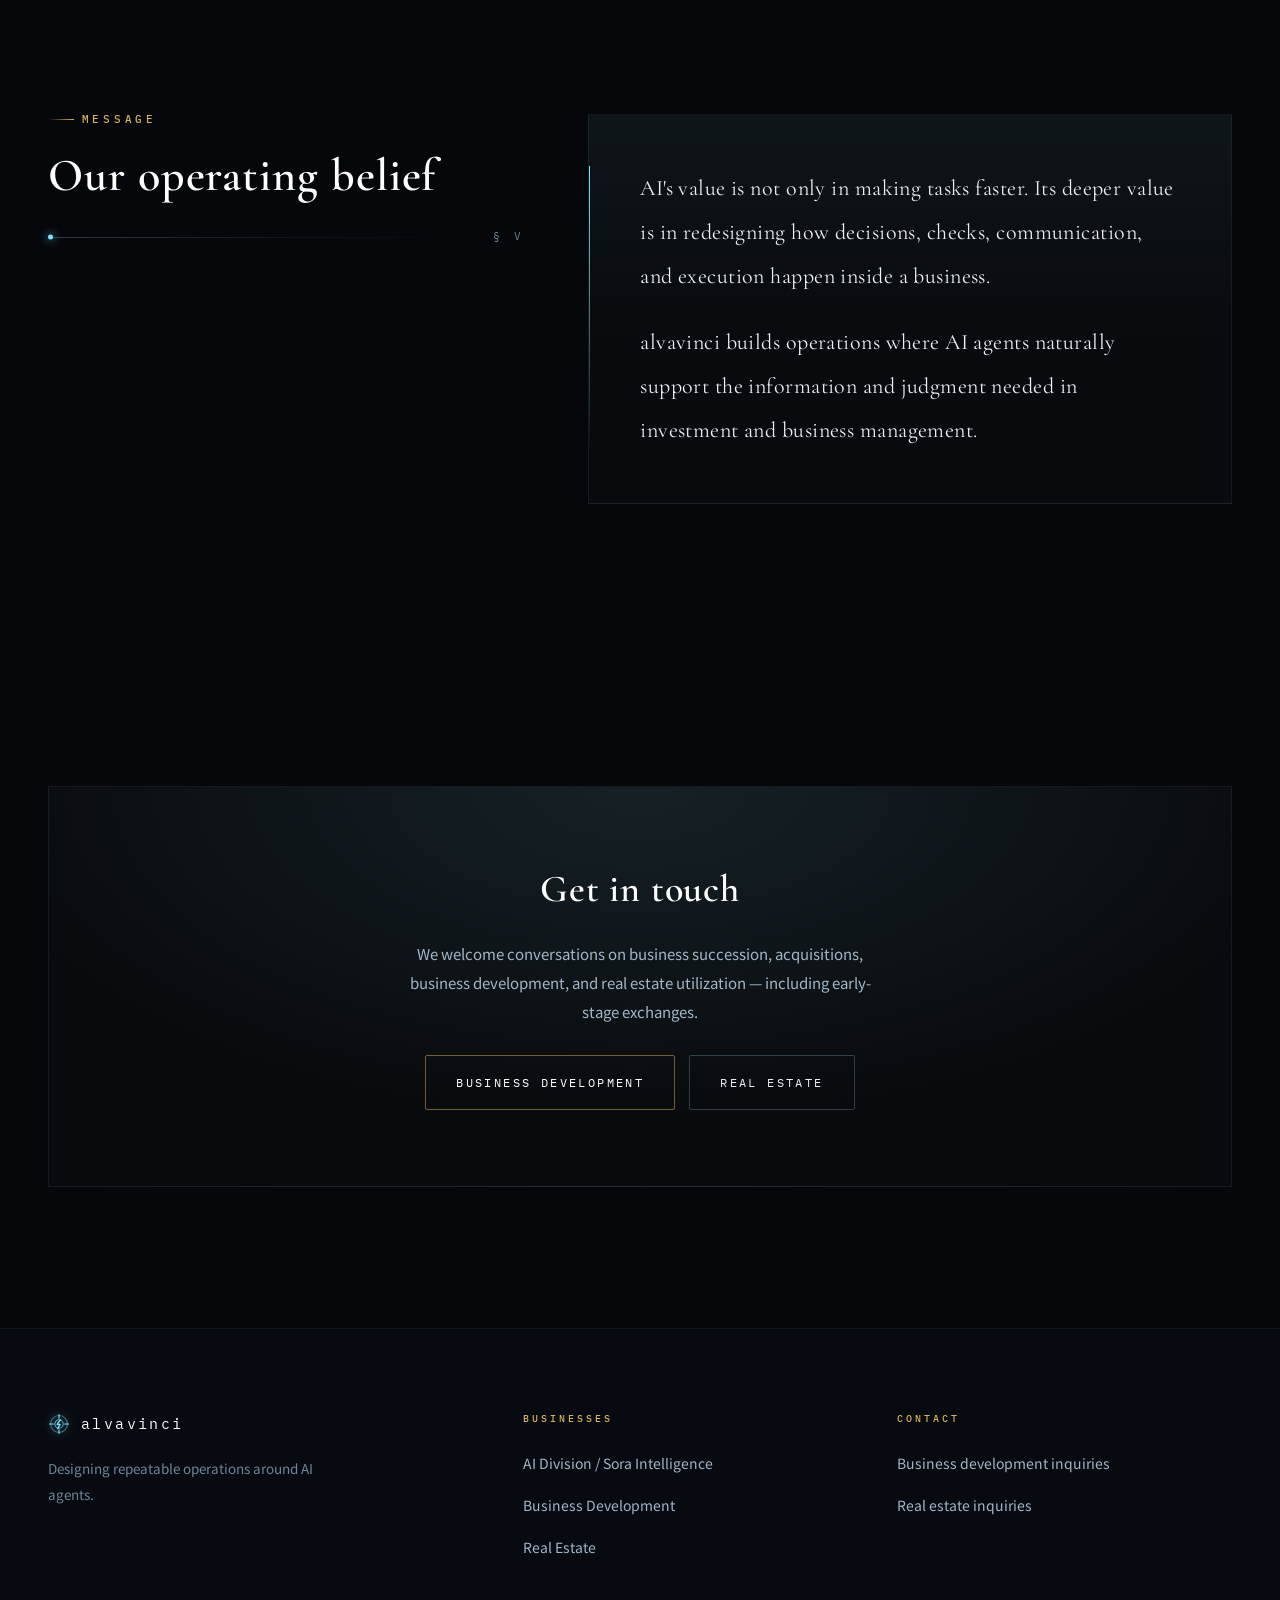
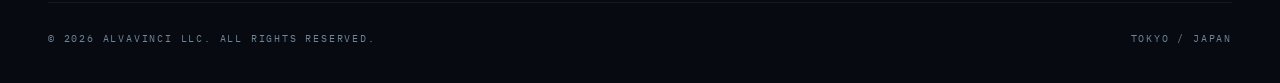
==== commit 17e5d39e: "feat(site): サイト全体を刷新し、メディア事業・小説事業を廃止 デザインを「High Voltage Laboratory」コンセプトで全面的に作り直した。 19世紀末の電気実験室と特許図面" ====
--- a/en/index.html
+++ b/en/index.html
@@ -4,15 +4,13 @@
 <head>
     <meta charset="UTF-8">
     <meta name="viewport" content="width=device-width, initial-scale=1.0">
-    <meta http-equiv="X-UA-Compatible" content="IE=edge">
-
-    <title>alvavinci LLC | AI Agent Operations and Business Portfolio</title>
-    <meta name="description"
-        content="alvavinci LLC designs AI-agent-centered operations and builds a business portfolio across AI, business development, media, fiction, investment, and real assets.">
-    <meta name="keywords" content="alvavinci, AI agents, operations design, business development, media, Epoch, fiction, real estate business">
+
+    <title>alvavinci LLC | AI-agent-centered operations design</title>
+    <meta name="description" content="alvavinci LLC breaks down business processes and redesigns them around AI agents, building operations where judgment and execution stay repeatable.">
+    <meta name="keywords" content="alvavinci, AI agents, agentic automation, operations design, business development, business succession, real estate, investment, Sora Intelligence">
     <meta name="author" content="alvavinci LLC">
     <meta name="robots" content="index, follow">
-    <meta name="theme-color" content="#f7fbff">
+    <meta name="theme-color" content="#05070a">
     <link rel="canonical" href="https://alvavinci.com/en/">
     <link rel="alternate" hreflang="ja" href="https://alvavinci.com/">
     <link rel="alternate" hreflang="en" href="https://alvavinci.com/en/">
@@ -20,29 +18,27 @@
 
     <meta property="og:type" content="website">
     <meta property="og:url" content="https://alvavinci.com/en/">
-    <meta property="og:title" content="alvavinci LLC | AI Agent Operations and Business Portfolio">
-    <meta property="og:description" content="We design AI-agent-centered operations and build a long-term business portfolio.">
+    <meta property="og:title" content="alvavinci LLC | AI-agent-centered operations design">
+    <meta property="og:description" content="alvavinci LLC breaks down business processes and redesigns them around AI agents, building operations where judgment and execution stay repeatable.">
     <meta property="og:image" content="https://alvavinci.com/og-image.jpg">
     <meta property="og:image:width" content="1200">
     <meta property="og:image:height" content="630">
-    <meta property="og:image:alt" content="alvavinci LLC AI agent operations">
     <meta property="og:site_name" content="alvavinci LLC">
     <meta property="og:locale" content="en_US">
     <meta name="twitter:card" content="summary_large_image">
-    <meta name="twitter:url" content="https://alvavinci.com/en/">
-    <meta name="twitter:title" content="alvavinci LLC | AI Agent Operations and Business Portfolio">
-    <meta name="twitter:description" content="We design AI-agent-centered operations and build a long-term business portfolio.">
+    <meta name="twitter:title" content="alvavinci LLC | AI-agent-centered operations design">
+    <meta name="twitter:description" content="alvavinci LLC breaks down business processes and redesigns them around AI agents, building operations where judgment and execution stay repeatable.">
     <meta name="twitter:image" content="https://alvavinci.com/og-image.jpg">
 
     <link rel="icon" type="image/svg+xml" href="../favicon.svg">
     <link rel="apple-touch-icon" href="../apple-touch-icon.png">
 
-    <link rel="stylesheet" href="../assets/css/style.css">
     <link rel="preconnect" href="https://fonts.googleapis.com">
     <link rel="preconnect" href="https://fonts.gstatic.com" crossorigin>
-    <link
-        href="https://fonts.googleapis.com/css2?family=Inter:wght@400;500;600;700&amp;family=Noto+Sans+JP:wght@400;500;600;700&amp;display=swap"
-        rel="stylesheet">
+    <link rel="stylesheet"
+        href="https://fonts.googleapis.com/css2?family=Cormorant+Garamond:wght@400;600&amp;family=IBM+Plex+Mono:wght@400;500&amp;family=Noto+Sans+JP:wght@400;500;700&amp;family=Noto+Serif+JP:wght@400;600&amp;display=swap">
+    <link rel="stylesheet" href="../assets/css/style.css">
+
     <script async src="https://www.googletagmanager.com/gtag/js?id=G-N91RPM3GYC"></script>
     <script>
         window.dataLayer = window.dataLayer || [];
@@ -51,300 +47,300 @@
         gtag('config', 'G-N91RPM3GYC');
     </script>
     <script type="application/ld+json">
-        {
-            "@context": "https://schema.org",
-            "@type": "Organization",
-            "name": "alvavinci LLC",
-            "url": "https://alvavinci.com/en/",
-            "logo": "https://alvavinci.com/favicon.svg",
-            "description": "alvavinci LLC designs AI-agent-centered operations and builds a business portfolio across AI, business development, media, fiction, investment, and real assets.",
-            "inLanguage": "en",
-            "sameAs": [
-                "https://x.com/signal_techai",
-                "https://x.com/skinlab_jp",
-                "https://x.com/emomon_jp"
-            ],
-            "knowsAbout": [
+{
+        "@context": "https://schema.org",
+        "@type": "Organization",
+        "name": "alvavinci LLC",
+        "url": "https://alvavinci.com/",
+        "logo": "https://alvavinci.com/favicon.svg",
+        "description": "alvavinci LLC designs AI-agent-centered operations and execution systems.",
+        "inLanguage": "en",
+        "knowsAbout": [
                 "AI agents",
+                "workflow automation",
                 "operations design",
                 "business development",
-                "media operations",
-                "fiction publishing",
-                "real estate business"
-            ],
-            "department": [
+                "business succession",
+                "real estate",
+                "investment management"
+        ],
+        "department": [
                 {
-                    "@type": "Organization",
-                    "name": "Sora Intelligence",
-                    "url": "https://alvavinci.com/en/sora-intelligence.html"
-                },
-                {
-                    "@type": "Organization",
-                    "name": "SIGNAL",
-                    "url": "https://x.com/signal_techai"
-                },
-                {
-                    "@type": "Organization",
-                    "name": "SKINLAB",
-                    "url": "https://x.com/skinlab_jp"
-                },
-                {
-                    "@type": "Organization",
-                    "name": "emomon",
-                    "url": "https://x.com/emomon_jp"
-                },
-                {
-                    "@type": "Organization",
-                    "name": "Epoch",
-                    "url": "https://epochlit.com/"
+                        "@type": "Organization",
+                        "name": "Sora Intelligence",
+                        "url": "https://alvavinci.com/sora-intelligence.html"
                 }
-            ]
-        }
+        ]
+}
     </script>
 </head>
 
 <body>
 
-    <header class="header" id="header">
+    <header class="site-header" id="header">
         <div class="container header-inner">
-            <a href="index.html" class="logo" aria-label="alvavinci home">alvavinci</a>
-            <nav class="nav" id="nav" aria-label="Primary navigation">
+            <a href="index.html" class="brand"><svg class="brand-mark" viewBox="0 0 24 24" fill="none" stroke="currentColor" stroke-width="1.2" stroke-linecap="round" stroke-linejoin="round" aria-hidden="true"><circle cx="12" cy="12" r="9.2" opacity=".45"/><circle cx="12" cy="12" r="4.6" opacity=".7"/><path d="M12 1.6v4.2M12 18.2v4.2M1.6 12h4.2M18.2 12h4.2"/><path d="M13.4 7.4 10 12.4h3.1l-2.5 4.6" stroke-width="1.5"/></svg>alvavinci</a>
+            <nav class="nav" aria-label="Primary navigation">
                 <ul class="nav-list">
-                    <li><a href="#about" class="nav-link">About</a></li>
-                    <li><a href="#agentic" class="nav-link">Approach</a></li>
-                    <li><a href="#business" class="nav-link">Businesses</a></li>
-                    <li><a href="#structure" class="nav-link">Structure</a></li>
-                    <li><a href="#message" class="nav-link">Message</a></li>
+                    <li><a href="index.html#about" class="nav-link">About</a></li>
+                    <li><a href="index.html#business" class="nav-link">Businesses</a></li>
+                    <li><a href="sora-intelligence.html" class="nav-link">AI Division</a></li>
+                    <li><a href="corporate-development.html" class="nav-link">Development</a></li>
+                    <li><a href="real-estate.html" class="nav-link">Real Estate</a></li>
                 </ul>
             </nav>
-            <div class="language-switch" aria-label="Language switcher">
-                <a href="../" lang="ja" hreflang="ja">JA</a>
-                <span class="is-active">EN</span>
-            </div>
-            <button class="hamburger" id="hamburger" aria-label="Open menu" aria-expanded="false">
-                <span aria-hidden="true">&#8203;</span>
-                <span aria-hidden="true">&#8203;</span>
-                <span aria-hidden="true">&#8203;</span>
+            <div class="lang"><a href="../" lang="ja" hreflang="ja">JA</a><span aria-hidden="true">/</span><span class="is-active">EN</span></div>
+            <button class="hamburger" id="hamburger" aria-label="Open menu" aria-expanded="false"
+                aria-controls="drawer">
+                <i aria-hidden="true"></i><i aria-hidden="true"></i><i aria-hidden="true"></i>
             </button>
         </div>
+        <div class="drawer" id="drawer">
+            <a href="index.html#about">About<span>01</span></a>
+            <a href="index.html#business">Businesses<span>02</span></a>
+            <a href="sora-intelligence.html">AI Division<span>03</span></a>
+            <a href="corporate-development.html">Development<span>04</span></a>
+            <a href="real-estate.html">Real Estate<span>05</span></a>
+        </div>
     </header>
 
     <main>
-
         <section class="hero">
-            <canvas id="heroCanvas" aria-hidden="true"></canvas>
-            <div class="hero-inner container">
-                <div class="hero-content">
-                    <p class="hero-label fade-in">Agentic Automation Design &amp; Build</p>
-                    <h1 class="hero-title fade-in delay-1">
-                        Designing repeatable operations around AI agents.
-                    </h1>
-                    <p class="hero-description fade-in delay-2">
-                        alvavinci designs business processes around AI agents and applies that operating model across AI, business development, media, fiction, investment, and real assets.
-                    </p>
-                    <div class="hero-actions fade-in delay-3">
-                        <a href="#about" class="btn btn--primary">About alvavinci</a>
-                        <a href="#business" class="btn btn--secondary">View Businesses</a>
-                    </div>
-                    <div class="hero-metrics fade-in delay-3" aria-label="Focus areas">
-                        <div>
-                            <p class="metric-title">AI Agents</p>
-                            <p class="metric-text">Research, analysis, reporting</p>
+            <canvas class="arc-canvas" data-arc data-origin-x="0.79" data-origin-y="0.4"
+                data-intensity="1" aria-hidden="true"></canvas>
+            <div class="container">
+                <div class="hero-grid">
+                    <div class="hero-copy reveal">
+                        <span class="eyebrow">Alvavinci LLC — Agentic Operations</span>
+                        <h1 class="hero-title">Designing <em>repeatable operations</em><br>around AI agents.</h1>
+                        <p class="hero-lead">We are not simply an AI development firm. We embed AI agents into the operating model itself — across operations design, business development, real assets, and investment.</p>
+                        <div class="hero-actions">
+                            <a href="#about" class="btn btn--primary"><span>About alvavinci</span></a>
+                            <a href="#business" class="btn"><span>View businesses</span></a>
                         </div>
-                        <div>
-                            <p class="metric-title">Operations</p>
-                            <p class="metric-text">Process design and execution</p>
+                        <div class="readout">
+                            <div>
+                                <p class="readout-key">AI Agents</p>
+                                <p class="readout-val">Research, analysis, reporting</p>
+                            </div>
+                            <div>
+                                <p class="readout-key">Operations</p>
+                                <p class="readout-val">Process design and execution</p>
+                            </div>
+                            <div>
+                                <p class="readout-key">Portfolio</p>
+                                <p class="readout-val">Operations, investment, development</p>
+                            </div>
                         </div>
-                        <div>
-                            <p class="metric-title">Portfolio</p>
-                            <p class="metric-text">Operations, investment, creation</p>
-                        </div>
-                    </div>
-                </div>
-                <div class="hero-visual fade-in delay-2" aria-label="Alvin, alvavinci's AI agent character">
-                    <div class="alvin-orbit" aria-hidden="true"></div>
-                    <div class="alvin-card">
-                        <picture>
-                            <source srcset="../assets/images/alvin-mascot.webp" type="image/webp">
-                            <img decoding="async" fetchpriority="high" src="../assets/images/alvin-mascot.png" alt="Alvin, alvavinci's AI agent character"
-                                width="1024" height="1024" class="alvin-image">
-                        </picture>
-                    </div>
-                    <div class="agent-status">
-                        <span class="status-dot" aria-hidden="true">&#8203;</span>
-                        Alvin is organizing business workflows
-                    </div>
-                </div>
-            </div>
-            <div class="hero-scroll fade-in delay-3">
-                <span>Scroll</span>
-                <div class="hero-scroll-line"></div>
+                    </div>
+                    <div class="reveal d2">
+                        <figure class="plate ">
+                            <picture>
+                                <source srcset="../assets/images/alvin-mascot.webp" type="image/webp">
+                                <img src="../assets/images/alvin-mascot.png" alt="Alvin, alvavinci's AI agent character" width="1024" height="1024"
+                                    decoding="async" loading="lazy">
+                            </picture>
+                            <figcaption><span>Fig. 01</span><b>Alvin / AI Agent</b></figcaption>
+                        </figure>
+                        <p class="status"><i aria-hidden="true"></i>Alvin is organizing business workflows</p>
+                    </div>
+                </div>
+                <div class="hero-scroll" aria-hidden="true">
+                    <span>Scroll</span><i></i>
+                </div>
             </div>
         </section>
 
         <section id="about" class="section">
             <div class="container">
-                <div class="section-header fade-in">
-                    <span class="section-label">About</span>
-                    <h2 class="section-title">What alvavinci Works On</h2>
-                    <p class="section-lead">
-                        We do not add AI as a standalone tool. We redesign workflows, decision criteria, and information handoffs so AI agents can support repeatable operations.
-                    </p>
-                </div>
-                <div class="about-grid">
-                    <article class="about-panel fade-in">
-                        <span class="panel-number">01</span>
+                <div class="section-head reveal ">
+                    <span class="eyebrow">About</span>
+                    <h2 class="section-title">What alvavinci works on</h2>
+                    <p class="section-lead">We do not add AI as a standalone tool. We redesign workflows, decision criteria, and information handoffs so agents can carry real operating load.</p>
+                    <div class="section-rule">
+                        <span class="electrode" aria-hidden="true"></span>
+                        <span class="section-index">§ I</span>
+                    </div>
+                </div>
+                <div class="panel-grid panel-grid--3">
+                    <article class="panel reveal d0">
+                        <span class="panel-no">01</span>
                         <h3>Break down work</h3>
                         <p>We map tacit decisions, checks, reporting, and handoffs into clear units that AI agents can support.</p>
                     </article>
-                    <article class="about-panel fade-in delay-1">
-                        <span class="panel-number">02</span>
+                    <article class="panel reveal d1">
+                        <span class="panel-no">02</span>
                         <h3>Design agents</h3>
-                        <p>We assign agents to roles such as research, analysis, summarization, monitoring, and reporting.</p>
-                    </article>
-                    <article class="about-panel fade-in delay-2">
-                        <span class="panel-number">03</span>
+                        <p>We assign agents to defined roles such as research, analysis, summarization, monitoring, and reporting.</p>
+                    </article>
+                    <article class="panel reveal d2">
+                        <span class="panel-no">03</span>
                         <h3>Embed operations</h3>
-                        <p>We focus on operating loops that can run continuously, rather than one-off automation projects.</p>
-                    </article>
-                </div>
-            </div>
-        </section>
-
-        <section id="agentic" class="section section--alt">
-            <div class="container split-section">
-                <div class="section-header fade-in">
-                    <span class="section-label">Approach</span>
-                    <h2 class="section-title">Reducing dependency on individual know-how</h2>
-                </div>
-                <div class="principle-stack fade-in delay-1">
-                    <p>
-                        Many business operations rely on personal judgment and experience. alvavinci makes that context explicit and lets AI agents support research, framing, comparison, reporting, and execution.
-                    </p>
-                    <p>
-                        The goal is not to replace people. It is to support the work before and after human decisions so people can focus on the decisions that matter.
-                    </p>
-                    <ul class="check-list">
-                        <li>Standardize work that varies by individual operator</li>
-                        <li>Run research, analysis, and reporting as repeatable operations</li>
-                        <li>Keep business context reusable across teams and projects</li>
+                        <p>We focus on operating loops that run continuously and improve, rather than one-off automation projects.</p>
+                    </article>
+                </div>
+            </div>
+        </section>
+
+        <section id="approach" class="section section--alt">
+            <div class="container split">
+                <div class="section-head reveal ">
+                    <span class="eyebrow">Approach</span>
+                    <h2 class="section-title">Reducing dependency<br>on individual know-how</h2>
+                    <div class="section-rule">
+                        <span class="electrode" aria-hidden="true"></span>
+                        <span class="section-index">§ II</span>
+                    </div>
+                </div>
+                <div>
+                    <div class="prose reveal d1">
+                        <p>Many business operations rely on personal judgment and experience. alvavinci makes that structure explicit and lets AI agents carry research, framing, comparison, reporting, and execution support.</p><p>The goal is not to replace people. It is to hold the work before and after a decision steady, so people can focus on the decisions that actually matter.</p>
+                    </div>
+                    <div style="height:28px"></div>
+                <ul class="spec-list reveal d2">
+                    <li>Standardize work that varies by individual operator</li>
+                    <li>Run research, analysis, and reporting as repeatable operations</li>
+                    <li>Keep business context reusable across teams and projects</li>
+                </ul>
+                </div>
+            </div>
+        </section>
+
+        <section id="business" class="section">
+            <div class="container">
+                <div class="section-head reveal ">
+                    <span class="eyebrow">Businesses</span>
+                    <h2 class="section-title">Business areas</h2>
+                    <p class="section-lead">We build long-term value across business development, real assets, and investment, with AI agents at the center of the operating model.</p>
+                    <div class="section-rule">
+                        <span class="electrode" aria-hidden="true"></span>
+                        <span class="section-index">§ III</span>
+                    </div>
+                </div>
+                <div class="cards">
+                    <a href="sora-intelligence.html" class="card card--link reveal d1">
+                        <span class="card-mark" aria-hidden="true">I</span>
+                        <h3>AI Division</h3>
+                        <p>Sora Intelligence operates AI teams for research, analysis, and reporting, preparing the ground before decisions.</p>
+                        <span class="card-more">Learn more</span>
+                    </a>
+                    <a href="corporate-development.html" class="card card--link reveal d2">
+                        <span class="card-mark" aria-hidden="true">II</span>
+                        <h3>Business Development</h3>
+                        <p>Through succession and strategic acquisition, we respect existing strengths and continuity while building long-term value.</p>
+                        <span class="card-more">Learn more</span>
+                    </a>
+                    <a href="real-estate.html" class="card card--link reveal d3">
+                        <span class="card-mark" aria-hidden="true">III</span>
+                        <h3>Real Estate</h3>
+                        <p>As part of regional revitalization, we evaluate IT- and AI-enabled acquisition, space utilization, lodging, and commercial operations.</p>
+                        <span class="card-more">Learn more</span>
+                    </a>
+                    <article class="card reveal d1">
+                        <span class="card-mark" aria-hidden="true">IV</span>
+                        <h3>Investment Management</h3>
+                        <p>We allocate capital across assets such as crypto assets and U.S. equities with a long-term view.</p>
+                    </article>
+                    <article class="card reveal d2">
+                        <span class="card-mark" aria-hidden="true">V</span>
+                        <h3>Group Operations</h3>
+                        <p>We support group companies with AI-agent-enabled operating systems.</p>
+                    </article>
+                </div>
+            </div>
+        </section>
+
+        <section id="structure" class="section section--alt">
+            <div class="container">
+                <div class="section-head section-head--center reveal ">
+                    <span class="eyebrow">Structure</span>
+                    <h2 class="section-title">Group structure</h2>
+                    <p class="section-lead">alvavinci LLC coordinates business companies and AI teams to support operations and decisions across the group.</p>
+                    <div class="section-rule">
+                        <span class="electrode" aria-hidden="true"></span>
+                        <span class="section-index">§ IV</span>
+                    </div>
+                </div>
+                <div class="circuit">
+                    <div class="node node--source reveal">
+                        <h3>alvavinci LLC</h3>
+                        <p>Operations design / investment / group operations</p>
+                    </div>
+                    <span class="wire" aria-hidden="true"></span>
+                    <div class="branches branches--2">
+                        <div class="node reveal d1">
+                            <h3>Nispatch Inc.</h3>
+                            <p>Group Company</p>
+                            <ul><li>IT / AI / SES</li><li>Development and operational support</li></ul>
+                        </div>
+                        <div class="node reveal d2">
+                            <h3>Nocolle Inc.</h3>
+                            <p>Group Company</p>
+                            <ul><li>New business platform</li><li>Business validation, brand and IP operations</li></ul>
+                        </div>
+                    </div>
+                </div>
+            </div>
+        </section>
+
+        <section id="message" class="section">
+            <div class="container split">
+                <div class="section-head reveal ">
+                    <span class="eyebrow">Message</span>
+                    <h2 class="section-title">Our operating belief</h2>
+                    <div class="section-rule">
+                        <span class="electrode" aria-hidden="true"></span>
+                        <span class="section-index">§ V</span>
+                    </div>
+                </div>
+                <blockquote class="quote reveal">
+                        <p>AI's value is not only in making tasks faster. Its deeper value is in redesigning how decisions, checks, communication, and execution happen inside a business.</p>
+                        <p>alvavinci builds operations where AI agents naturally support the information and judgment needed in investment and business management.</p>
+                </blockquote>
+            </div>
+        </section>
+
+        <section class="section">
+            <div class="container">
+                <div class="cta reveal">
+                    <h2 class="section-title">Get in touch</h2>
+                    <p>We welcome conversations on business succession, acquisitions, business development, and real estate utilization — including early-stage exchanges.</p>
+                    <div class="hero-actions" style="justify-content:center;margin-top:6px;">
+                        <a href="https://forms.gle/z87DVg5M5MEULPZW8" class="btn btn--primary" target="_blank" rel="noopener noreferrer"><span>Business development</span></a>
+                        <a href="https://forms.gle/VsCsg5ijZCvYFRT37" class="btn " target="_blank" rel="noopener noreferrer"><span>Real estate</span></a>
+                    </div>
+                </div>
+            </div>
+        </section>
+    </main>
+
+    <footer class="site-footer">
+        <div class="container">
+            <div class="footer-grid">
+                <div class="footer-brand">
+                    <a href="index.html" class="brand"><svg class="brand-mark" viewBox="0 0 24 24" fill="none" stroke="currentColor" stroke-width="1.2" stroke-linecap="round" stroke-linejoin="round" aria-hidden="true"><circle cx="12" cy="12" r="9.2" opacity=".45"/><circle cx="12" cy="12" r="4.6" opacity=".7"/><path d="M12 1.6v4.2M12 18.2v4.2M1.6 12h4.2M18.2 12h4.2"/><path d="M13.4 7.4 10 12.4h3.1l-2.5 4.6" stroke-width="1.5"/></svg>alvavinci</a>
+                    <p class="footer-tagline">Designing repeatable operations around AI agents.</p>
+                </div>
+                <div class="footer-col">
+                    <h4>Businesses</h4>
+                    <ul>
+                        <li><a href="sora-intelligence.html">AI Division / Sora Intelligence</a></li>
+                        <li><a href="corporate-development.html">Business Development</a></li>
+                        <li><a href="real-estate.html">Real Estate</a></li>
                     </ul>
                 </div>
-            </div>
-        </section>
-
-        <section id="business" class="section">
-            <div class="container">
-                <div class="section-header fade-in">
-                    <span class="section-label">Businesses</span>
-                    <h2 class="section-title">Business Areas</h2>
-                    <p class="section-lead">
-                        We build long-term value across multiple areas while keeping AI agents at the center of our operating model.
-                    </p>
-                </div>
-                <div class="business-grid">
-                    <a href="sora-intelligence.html" class="business-card business-card--link fade-in">
-                        <div class="business-card-icon">AI</div>
-                        <h3 class="business-card-title">AI Division</h3>
-                        <p class="business-card-text">Sora Intelligence operates AI teams that support research, analysis, and decision preparation.</p>
-                        <span class="business-card-link-label">Learn more</span>
-                    </a>
-                    <a href="real-estate.html" class="business-card business-card--link fade-in delay-2">
-                        <div class="business-card-icon">Asset</div>
-                        <h3 class="business-card-title">Real Estate Business</h3>
-                        <p class="business-card-text">As part of regional revitalization, we evaluate IT- and AI-enabled property acquisition, space utilization, lodging, and commercial operations.</p>
-                        <span class="business-card-link-label">Learn more</span>
-                    </a>
-                    <article class="business-card fade-in delay-2">
-                        <div class="business-card-icon">Capital</div>
-                        <h3 class="business-card-title">Investment Management</h3>
-                        <p class="business-card-text">We allocate capital across assets such as crypto assets and U.S. equities with a long-term view.</p>
-                    </article>
-                    <article class="business-card fade-in delay-3">
-                        <div class="business-card-icon">Ops</div>
-                        <h3 class="business-card-title">Group Operations</h3>
-                        <p class="business-card-text">We support group companies with AI-agent-enabled operating systems.</p>
-                    </article>
-                </div>
-            </div>
-        </section>
-
-        <section id="structure" class="section section--alt">
-            <div class="container">
-                <div class="section-header fade-in">
-                    <span class="section-label">Structure</span>
-                    <h2 class="section-title">Group Structure</h2>
-                    <p class="section-lead">
-                        alvavinci LLC coordinates business companies, brands, and AI teams to support operations and decisions.
-                    </p>
-                </div>
-                <div class="group-structure fade-in">
-                    <div class="group-parent">
-                        <div class="group-node group-node--parent">
-                            <h3>alvavinci LLC</h3>
-                            <p>AI agent operations design / investment / group operations</p>
-                        </div>
-                        <div class="group-connector"></div>
-                    </div>
-                    <div class="group-children">
-                        <div class="group-child fade-in delay-1">
-                            <div class="group-node">
-                                <h3>Nispatch Inc.</h3>
-                                <ul>
-                                    <li>IT / AI / SES</li>
-                                    <li>Development and operational support</li>
-                                </ul>
-                            </div>
-                        </div>
-                        <div class="group-child fade-in delay-2">
-                            <div class="group-node">
-                                <h3>Nocolle Inc.</h3>
-                                <ul>
-                                    <li>New business platform</li>
-                                    <li>Business validation, brand, and IP operations</li>
-                                </ul>
-                            </div>
-                        </div>
-                    </div>
-                </div>
-            </div>
-        </section>
-
-        <section id="message" class="section">
-            <div class="container message-layout">
-                <div class="section-header fade-in">
-                    <span class="section-label">Message</span>
-                    <h2 class="section-title">Our Operating Belief</h2>
-                </div>
-                <div class="message-content fade-in delay-1">
-                    <blockquote class="message-quote">
-                        <p>
-                            AI's value is not only in making tasks faster. Its deeper value is in redesigning how decisions, checks, communication, and execution happen inside a business.
-                        </p>
-                        <p>
-                            alvavinci builds operations where AI agents naturally support the information and judgment needed in investment and business management.
-                        </p>
-                    </blockquote>
-                </div>
-            </div>
-        </section>
-
-    </main>
-
-    <footer class="footer">
-        <div class="container footer-inner">
-            <div class="footer-brand">
-                <a href="index.html" class="footer-logo">alvavinci</a>
-                <p class="footer-tagline">Designing repeatable operations around AI agents.</p>
-            </div>
-            <nav class="footer-nav" aria-label="Footer navigation">
-                <ul>
-                    <li><a href="index.html">Home</a></li>
-                    <li><a href="sora-intelligence.html">AI Division</a></li>
-                    <li><a href="real-estate.html">Real Estate</a></li>
-                </ul>
-            </nav>
-            <p class="footer-copyright">&copy; 2026 alvavinci LLC. All rights reserved.</p>
+                <div class="footer-col">
+                    <h4>Contact</h4>
+                    <ul>
+                        <li><a href="https://forms.gle/z87DVg5M5MEULPZW8" target="_blank" rel="noopener noreferrer">Business development inquiries</a></li>
+                        <li><a href="https://forms.gle/VsCsg5ijZCvYFRT37" target="_blank" rel="noopener noreferrer">Real estate inquiries</a></li>
+                    </ul>
+                </div>
+            </div>
+            <div class="footer-base">
+                <span>&copy; 2026 alvavinci LLC. All rights reserved.</span>
+                <span>TOKYO / JAPAN</span>
+            </div>
         </div>
     </footer>
 
--- a/assets/css/style.css
+++ b/assets/css/style.css
@@ -1,1687 +1,1465 @@
-/* alvavinci corporate site */
-
+@charset "UTF-8";
+
+/* =====================================================================
+   alvavinci LLC — corporate site
+   デザインコンセプト: "High Voltage Laboratory"
+   19世紀末の電気実験室 / 特許図面 と 現代のAIエージェント基盤を接続する
+   漆黒の背景に放電のシアン、計器の真鍮。細線と余白で精度を表現する。
+   ===================================================================== */
+
+/* ---------------------------------------------------------------
+   1. トークン定義
+   --------------------------------------------------------------- */
 :root {
-    --color-bg: #f7fbff;
-    --color-bg-alt: #edf7ff;
-    --color-surface: #ffffff;
-    --color-surface-soft: #f4f9ff;
-    --color-text: #132033;
-    --color-text-secondary: #506176;
-    --color-muted: #74839a;
-    --color-primary: #16253b;
-    --color-accent: #3a6df0;
-    --color-cyan: #18c7df;
-    --color-violet: #8b7cf6;
-    --color-border: #dce8f5;
-    --color-border-strong: #b8cbe2;
-    --color-white: #ffffff;
-    --shadow-soft: 0 18px 52px rgba(22, 37, 59, 0.10);
-    --shadow-card: 0 16px 36px rgba(22, 37, 59, 0.08);
-    --font-sans: 'Inter', 'Noto Sans JP', -apple-system, BlinkMacSystemFont, sans-serif;
-    --font-jp: 'Noto Sans JP', 'Inter', -apple-system, BlinkMacSystemFont, sans-serif;
-    --max-width: 1120px;
-    --header-height: 72px;
-    --section-padding: 112px;
-    --transition: 0.24s ease;
-}
-
+    /* 背景・面 */
+    --bg: #05070a;
+    --bg-alt: #070a10;
+    --panel: rgba(255, 255, 255, .022);
+    --panel-strong: rgba(255, 255, 255, .04);
+
+    /* 罫線 */
+    --line: rgba(150, 190, 220, .14);
+    --line-soft: rgba(150, 190, 220, .08);
+    --line-strong: rgba(150, 190, 220, .28);
+
+    /* 文字 */
+    --ink: #e9f0f7;
+    --ink-2: #a2b6c8;
+    --ink-3: #6f8598;
+
+    /* アクセント: 放電 / 真鍮 / 銅 */
+    --arc: #7fe3ff;
+    --arc-deep: #2f95c4;
+    --brass: #d8b25a;
+    --copper: #c07b4a;
+
+    /* 書体 */
+    --f-display: "Cormorant Garamond", "Noto Serif JP", "Hiragino Mincho ProN", serif;
+    --f-body: "Noto Sans JP", -apple-system, BlinkMacSystemFont, "Segoe UI", sans-serif;
+    --f-mono: "IBM Plex Mono", ui-monospace, SFMono-Regular, Menlo, monospace;
+
+    /* 寸法 */
+    --wrap: 1280px;
+    --gutter: clamp(20px, 5vw, 48px);
+    --sect-y: clamp(80px, 11vw, 152px);
+    --radius: 2px;
+
+    /* 動き */
+    --ease: cubic-bezier(.22, .61, .36, 1);
+}
+
+/* ---------------------------------------------------------------
+   2. リセット
+   --------------------------------------------------------------- */
 *,
 *::before,
 *::after {
     box-sizing: border-box;
+}
+
+html {
+    -webkit-text-size-adjust: 100%;
+    scroll-behavior: smooth;
+    scroll-padding-top: 88px;
+}
+
+body {
     margin: 0;
-    padding: 0;
-}
-
-html {
-    scroll-behavior: smooth;
-    -webkit-text-size-adjust: 100%;
-}
-
-body {
-    min-width: 320px;
-    background:
-        radial-gradient(circle at 12% 12%, rgba(24, 199, 223, 0.12), transparent 28rem),
-        radial-gradient(circle at 82% 4%, rgba(139, 124, 246, 0.13), transparent 30rem),
-        linear-gradient(180deg, #f7fbff 0%, #ffffff 45%, #f4f9ff 100%);
-    color: var(--color-text);
-    font-family: var(--font-jp);
-    line-height: 1.8;
+    background: var(--bg);
+    color: var(--ink);
+    font-family: var(--f-body);
+    font-size: 16px;
+    line-height: 1.95;
+    font-feature-settings: "palt" 1;
+    -webkit-font-smoothing: antialiased;
     overflow-x: hidden;
-    -webkit-font-smoothing: antialiased;
-    -moz-osx-font-smoothing: grayscale;
-}
-
-body.nav-open {
-    overflow: hidden;
+}
+
+img {
+    max-width: 100%;
+    height: auto;
+    display: block;
 }
 
 a {
     color: inherit;
     text-decoration: none;
-    transition: color var(--transition), border-color var(--transition), background var(--transition), transform var(--transition), box-shadow var(--transition);
-}
-
-a:focus-visible,
-button:focus-visible {
-    outline: 3px solid rgba(58, 109, 240, 0.42);
-    outline-offset: 4px;
 }
 
 ul {
+    margin: 0;
+    padding: 0;
     list-style: none;
 }
 
-img {
-    display: block;
-    max-width: 100%;
-}
-
-picture {
-    display: block;
+h1,
+h2,
+h3,
+h4,
+p,
+figure,
+blockquote {
+    margin: 0;
 }
 
 button {
-    appearance: none;
+    font: inherit;
+    color: inherit;
+    background: none;
     border: 0;
-    background: transparent;
-    color: inherit;
     cursor: pointer;
-    font: inherit;
-}
-
+}
+
+::selection {
+    background: rgba(127, 227, 255, .28);
+    color: #fff;
+}
+
+:focus-visible {
+    outline: 2px solid var(--arc);
+    outline-offset: 3px;
+}
+
+/* 背景の場: 微細グリッド + 放電のにじみ */
+body::before {
+    content: "";
+    position: fixed;
+    inset: 0;
+    z-index: -2;
+    background:
+        radial-gradient(120% 80% at 78% -10%, rgba(47, 149, 196, .20), transparent 62%),
+        radial-gradient(90% 70% at 8% 108%, rgba(216, 178, 90, .10), transparent 60%),
+        var(--bg);
+}
+
+body::after {
+    content: "";
+    position: fixed;
+    inset: 0;
+    z-index: -1;
+    pointer-events: none;
+    opacity: .5;
+    background-image:
+        linear-gradient(to right, rgba(150, 190, 220, .05) 1px, transparent 1px),
+        linear-gradient(to bottom, rgba(150, 190, 220, .05) 1px, transparent 1px);
+    background-size: 96px 96px;
+    mask-image: radial-gradient(120% 100% at 50% 0%, #000 20%, transparent 78%);
+    -webkit-mask-image: radial-gradient(120% 100% at 50% 0%, #000 20%, transparent 78%);
+}
+
+/* ---------------------------------------------------------------
+   3. 共通レイアウト
+   --------------------------------------------------------------- */
 .container {
     width: 100%;
-    max-width: var(--max-width);
-    margin: 0 auto;
-    padding: 0 32px;
+    max-width: var(--wrap);
+    margin-inline: auto;
+    padding-inline: var(--gutter);
+}
+
+.section {
+    position: relative;
+    padding-block: var(--sect-y);
+}
+
+.section--alt {
+    background:
+        linear-gradient(180deg, rgba(127, 227, 255, .035), transparent 40%),
+        var(--bg-alt);
+    border-block: 1px solid var(--line-soft);
 }
 
 .hide-mobile {
-    display: inline;
-}
-
-/* Header */
-.header {
+    display: none;
+}
+
+@media (min-width: 768px) {
+    .hide-mobile {
+        display: inline;
+    }
+}
+
+.visually-hidden {
+    position: absolute;
+    width: 1px;
+    height: 1px;
+    margin: -1px;
+    padding: 0;
+    overflow: hidden;
+    clip: rect(0 0 0 0);
+    white-space: nowrap;
+    border: 0;
+}
+
+/* ---------------------------------------------------------------
+   4. タイポグラフィ
+   --------------------------------------------------------------- */
+.eyebrow {
+    display: inline-flex;
+    align-items: center;
+    gap: .7em;
+    font-family: var(--f-mono);
+    font-size: 11px;
+    font-weight: 500;
+    letter-spacing: .34em;
+    text-transform: uppercase;
+    color: var(--brass);
+    line-height: 1;
+}
+
+.eyebrow::before {
+    content: "";
+    width: 26px;
+    height: 1px;
+    background: linear-gradient(90deg, transparent, var(--brass));
+}
+
+.section-index {
+    font-family: var(--f-mono);
+    font-size: 11px;
+    letter-spacing: .3em;
+    color: var(--ink-3);
+    text-transform: uppercase;
+}
+
+.section-title {
+    font-family: var(--f-display);
+    font-weight: 600;
+    font-size: clamp(28px, 4.2vw, 46px);
+    line-height: 1.42;
+    letter-spacing: .02em;
+    color: #fff;
+}
+
+.section-lead {
+    max-width: 62ch;
+    color: var(--ink-2);
+    font-size: clamp(14.5px, 1.35vw, 16px);
+}
+
+.section-head {
+    display: grid;
+    gap: 18px;
+    margin-bottom: clamp(40px, 5vw, 68px);
+}
+
+.section-head--center {
+    justify-items: center;
+    text-align: center;
+}
+
+.section-head--center .section-lead {
+    text-align: center;
+}
+
+/* 電極ライン: 見出し下の細い罫と結節点、右端に通し番号 */
+.section-rule {
+    display: flex;
+    align-items: center;
+    gap: 18px;
+    width: 100%;
+}
+
+.section-rule .electrode {
+    flex: 1;
+}
+
+.section-head--center .section-rule {
+    width: min(100%, 640px);
+}
+
+
+.electrode {
+    position: relative;
+    height: 1px;
+    width: 100%;
+    background: linear-gradient(90deg, var(--line-strong), var(--line-soft) 55%, transparent);
+}
+
+.electrode::after {
+    content: "";
+    position: absolute;
+    left: 0;
+    top: 50%;
+    width: 5px;
+    height: 5px;
+    border-radius: 50%;
+    transform: translateY(-50%);
+    background: var(--arc);
+    box-shadow: 0 0 10px var(--arc);
+}
+
+/* ---------------------------------------------------------------
+   5. ヘッダー
+   --------------------------------------------------------------- */
+.site-header {
     position: fixed;
-    top: 0;
-    left: 0;
-    z-index: 1000;
-    width: 100%;
-    height: var(--header-height);
-    border-bottom: 1px solid rgba(220, 232, 245, 0.72);
-    background: rgba(247, 251, 255, 0.82);
-    backdrop-filter: blur(18px);
-    -webkit-backdrop-filter: blur(18px);
-    transition: box-shadow var(--transition), background var(--transition);
-}
-
-.header.scrolled {
-    background: rgba(255, 255, 255, 0.92);
-    box-shadow: 0 10px 30px rgba(22, 37, 59, 0.07);
+    inset: 0 0 auto 0;
+    z-index: 100;
+    transition: background .35s var(--ease), border-color .35s var(--ease), backdrop-filter .35s var(--ease);
+    border-bottom: 1px solid transparent;
+}
+
+.site-header.is-stuck {
+    background: rgba(5, 7, 10, .82);
+    backdrop-filter: blur(14px) saturate(140%);
+    -webkit-backdrop-filter: blur(14px) saturate(140%);
+    border-bottom-color: var(--line-soft);
 }
 
 .header-inner {
     display: flex;
     align-items: center;
-    justify-content: space-between;
-    height: 100%;
-}
-
-.logo,
-.footer-logo {
-    color: var(--color-primary);
-    font-family: var(--font-sans);
-    font-size: 1.25rem;
-    font-weight: 700;
+    gap: 24px;
+    height: 72px;
+}
+
+.brand {
+    display: inline-flex;
+    align-items: center;
+    gap: 11px;
+    margin-right: auto;
+    letter-spacing: .16em;
+    font-family: var(--f-mono);
+    font-size: 15px;
+    color: #fff;
+}
+
+.brand-mark {
+    width: 22px;
+    height: 22px;
+    flex: none;
+    color: var(--arc);
+    filter: drop-shadow(0 0 6px rgba(127, 227, 255, .55));
+    transition: transform .5s var(--ease);
+}
+
+.brand:hover .brand-mark {
+    transform: rotate(180deg);
 }
 
 .nav-list {
+    display: none;
+    gap: 30px;
+}
+
+.nav-link {
+    position: relative;
+    font-size: 13px;
+    letter-spacing: .08em;
+    color: var(--ink-2);
+    padding-block: 6px;
+    transition: color .3s var(--ease);
+}
+
+.nav-link::after {
+    content: "";
+    position: absolute;
+    left: 0;
+    bottom: 0;
+    width: 100%;
+    height: 1px;
+    background: var(--arc);
+    transform: scaleX(0);
+    transform-origin: left;
+    transition: transform .4s var(--ease);
+    box-shadow: 0 0 8px var(--arc);
+}
+
+.nav-link:hover,
+.nav-link[aria-current="true"] {
+    color: #fff;
+}
+
+.nav-link:hover::after {
+    transform: scaleX(1);
+}
+
+.lang {
     display: flex;
     align-items: center;
-    gap: 28px;
-}
-
-.nav-link {
-    position: relative;
-    color: var(--color-text-secondary);
-    font-size: 0.88rem;
-    font-weight: 600;
-}
-
-.nav-link::after {
-    position: absolute;
-    right: 0;
-    bottom: -8px;
-    left: 0;
-    height: 2px;
-    background: linear-gradient(90deg, var(--color-accent), var(--color-cyan));
-    content: '';
+    gap: 8px;
+    font-family: var(--f-mono);
+    font-size: 11px;
+    letter-spacing: .18em;
+    color: var(--ink-3);
+}
+
+.lang .is-active {
+    color: var(--brass);
+}
+
+.lang a:hover {
+    color: var(--ink);
+}
+
+.lang span[aria-hidden] {
+    opacity: .4;
+}
+
+.hamburger {
+    display: inline-flex;
+    flex-direction: column;
+    justify-content: center;
+    gap: 5px;
+    width: 40px;
+    height: 40px;
+    padding: 0 8px;
+    border: 1px solid var(--line);
+    border-radius: var(--radius);
+}
+
+.hamburger i {
+    display: block;
+    height: 1px;
+    background: var(--ink);
+    transition: transform .35s var(--ease), opacity .25s var(--ease);
+}
+
+.hamburger[aria-expanded="true"] i:nth-child(1) {
+    transform: translateY(6px) rotate(45deg);
+}
+
+.hamburger[aria-expanded="true"] i:nth-child(2) {
     opacity: 0;
-    transform: translateY(4px);
-    transition: opacity var(--transition), transform var(--transition);
-}
-
-.nav-link:hover {
-    color: var(--color-primary);
-}
-
-.nav-link:hover::after {
+}
+
+.hamburger[aria-expanded="true"] i:nth-child(3) {
+    transform: translateY(-6px) rotate(-45deg);
+}
+
+/* モバイルドロワー */
+.drawer {
+    position: fixed;
+    inset: 72px 0 auto 0;
+    z-index: 99;
+    background: rgba(5, 7, 10, .97);
+    backdrop-filter: blur(18px);
+    -webkit-backdrop-filter: blur(18px);
+    border-bottom: 1px solid var(--line-soft);
+    display: grid;
+    gap: 2px;
+    padding: 16px var(--gutter) 30px;
+    transform: translateY(-14px);
+    opacity: 0;
+    visibility: hidden;
+    transition: opacity .3s var(--ease), transform .35s var(--ease), visibility .35s;
+}
+
+.drawer.is-open {
     opacity: 1;
-    transform: translateY(0);
-}
-
-.language-switch {
+    visibility: visible;
+    transform: none;
+}
+
+.drawer a {
+    display: flex;
+    justify-content: space-between;
+    align-items: baseline;
+    gap: 16px;
+    padding: 15px 2px;
+    border-bottom: 1px solid var(--line-soft);
+    font-size: 15px;
+    color: var(--ink);
+}
+
+.drawer a span {
+    font-family: var(--f-mono);
+    font-size: 10px;
+    letter-spacing: .24em;
+    color: var(--ink-3);
+}
+
+@media (min-width: 1024px) {
+    .nav-list {
+        display: flex;
+    }
+
+    .hamburger {
+        display: none;
+    }
+
+    .drawer {
+        display: none;
+    }
+}
+
+/* ---------------------------------------------------------------
+   6. ボタン
+   --------------------------------------------------------------- */
+.btn {
+    position: relative;
     display: inline-flex;
     align-items: center;
-    gap: 6px;
-    margin-left: 24px;
-    border: 1px solid rgba(184, 203, 226, 0.78);
-    border-radius: 999px;
-    background: rgba(255, 255, 255, 0.68);
-    padding: 4px;
-    color: var(--color-muted);
-    font-family: var(--font-sans);
-    font-size: 0.72rem;
-    font-weight: 700;
-    line-height: 1;
-}
-
-.language-switch a,
-.language-switch span {
-    display: inline-flex;
-    min-width: 30px;
-    min-height: 28px;
-    align-items: center;
-    justify-content: center;
-    border-radius: 999px;
-}
-
-.language-switch a:hover {
-    color: var(--color-accent);
-}
-
-.language-switch .is-active {
-    background: var(--color-primary);
-    color: var(--color-white);
-}
-
-.hamburger {
-    position: relative;
-    z-index: 1001;
-    display: none;
-    width: 32px;
-    height: 24px;
-}
-
-.hamburger span {
-    position: absolute;
-    left: 0;
-    display: block;
-    width: 100%;
-    height: 2px;
-    background: var(--color-primary);
-    transition: transform var(--transition), opacity var(--transition);
-}
-
-.hamburger span:nth-child(1) {
-    top: 1px;
-}
-
-.hamburger span:nth-child(2) {
-    top: 11px;
-}
-
-.hamburger span:nth-child(3) {
-    top: 21px;
-}
-
-.hamburger.active span:nth-child(1) {
-    transform: translateY(10px) rotate(45deg);
-}
-
-.hamburger.active span:nth-child(2) {
-    opacity: 0;
-}
-
-.hamburger.active span:nth-child(3) {
-    transform: translateY(-10px) rotate(-45deg);
-}
-
-/* Buttons */
-.btn {
-    display: inline-flex;
-    min-height: 48px;
-    align-items: center;
-    justify-content: center;
     gap: 10px;
-    border: 1px solid transparent;
-    border-radius: 6px;
-    padding: 12px 24px;
-    font-size: 0.92rem;
-    font-weight: 700;
-    line-height: 1.4;
-    text-align: center;
-    overflow-wrap: anywhere;
-}
-
-.btn--primary {
-    background: linear-gradient(135deg, var(--color-accent), var(--color-cyan));
-    color: var(--color-white);
-    box-shadow: 0 14px 28px rgba(58, 109, 240, 0.22);
-}
-
-.btn--primary:hover {
-    transform: translateY(-2px);
-    box-shadow: 0 18px 36px rgba(58, 109, 240, 0.28);
-}
-
-.btn--secondary {
-    border-color: var(--color-border-strong);
-    background: rgba(255, 255, 255, 0.72);
-    color: var(--color-primary);
-}
-
-.btn--secondary:hover {
-    border-color: var(--color-accent);
-    color: var(--color-accent);
-}
-
-.btn--full {
-    width: 100%;
-}
-
-.btn--form {
-    display: inline-flex;
-    align-items: center;
-}
-
-.btn--form svg {
-    flex-shrink: 0;
-}
-
-/* Hero */
-.hero {
-    position: relative;
-    min-height: 100vh;
+    padding: 15px 30px;
+    border: 1px solid var(--line-strong);
+    border-radius: var(--radius);
+    font-family: var(--f-mono);
+    font-size: 12px;
+    letter-spacing: .2em;
+    text-transform: uppercase;
+    color: var(--ink);
     overflow: hidden;
-}
-
-#heroCanvas {
+    transition: color .35s var(--ease), border-color .35s var(--ease), box-shadow .35s var(--ease);
+}
+
+.btn::before {
+    content: "";
     position: absolute;
     inset: 0;
-    z-index: 0;
+    background: linear-gradient(120deg, rgba(127, 227, 255, .22), rgba(47, 149, 196, .12));
+    transform: scaleX(0);
+    transform-origin: left;
+    transition: transform .45s var(--ease);
+}
+
+.btn>* {
+    position: relative;
+    z-index: 1;
+}
+
+.btn:hover {
+    color: #fff;
+    border-color: var(--arc);
+    box-shadow: 0 0 24px rgba(127, 227, 255, .22), inset 0 0 18px rgba(127, 227, 255, .07);
+}
+
+.btn:hover::before {
+    transform: scaleX(1);
+}
+
+.btn--primary {
+    border-color: rgba(216, 178, 90, .5);
+    color: #fff;
+}
+
+.btn--primary::before {
+    background: linear-gradient(120deg, rgba(216, 178, 90, .22), rgba(192, 123, 74, .12));
+}
+
+.btn--primary:hover {
+    border-color: var(--brass);
+    box-shadow: 0 0 24px rgba(216, 178, 90, .22), inset 0 0 18px rgba(216, 178, 90, .08);
+}
+
+.btn svg {
+    width: 15px;
+    height: 15px;
+    flex: none;
+}
+
+/* ---------------------------------------------------------------
+   7. ヒーロー
+   --------------------------------------------------------------- */
+.hero {
+    position: relative;
+    padding-top: clamp(120px, 17vw, 190px);
+    padding-bottom: clamp(72px, 10vw, 120px);
+    overflow: hidden;
+}
+
+.arc-canvas {
+    position: absolute;
+    inset: 0;
     width: 100%;
     height: 100%;
-    opacity: 0.75;
-}
-
-.hero::after {
-    position: absolute;
-    inset: auto -20% -28% -20%;
-    z-index: 0;
-    height: 45%;
-    background: linear-gradient(180deg, rgba(247, 251, 255, 0), var(--color-bg));
-    content: '';
-}
-
-.hero-inner {
+    pointer-events: none;
+    opacity: .95;
+}
+
+.hero-grid {
     position: relative;
     z-index: 1;
     display: grid;
-    min-height: 100vh;
-    grid-template-columns: minmax(0, 1.05fr) minmax(320px, 0.95fr);
-    gap: 56px;
+    gap: clamp(48px, 7vw, 72px);
     align-items: center;
-    padding-top: var(--header-height);
-    padding-bottom: 80px;
-}
-
-.hero-content {
-    max-width: 640px;
-}
-
-.hero-label,
-.section-label,
-.ma-hero-label,
-.sora-portrait-caption,
-.media-brand-badge,
-.cd-step-number,
-.vision-number {
-    display: block;
-    color: var(--color-accent);
-    font-family: var(--font-sans);
-    font-size: 0.76rem;
-    font-weight: 700;
-    letter-spacing: 0.08em;
-    text-transform: uppercase;
-}
-
-.hero-label {
-    margin-bottom: 22px;
 }
 
 .hero-title {
-    color: var(--color-primary);
-    font-size: 3.75rem;
-    font-weight: 700;
-    line-height: 1.18;
-}
-
-.hero-description {
-    max-width: 600px;
-    margin-top: 28px;
-    color: var(--color-text-secondary);
-    font-size: 1.04rem;
-    line-height: 2;
+    font-family: var(--f-display);
+    font-weight: 600;
+    font-size: clamp(31px, 4.6vw, 58px);
+    line-height: 1.3;
+    letter-spacing: .012em;
+    color: #fff;
+    margin-block: 26px 24px;
+    text-wrap: balance;
+}
+
+.hero-title em {
+    font-style: normal;
+    color: var(--arc);
+    text-shadow: 0 0 30px rgba(127, 227, 255, .45);
+}
+
+.hero-lead {
+    max-width: 56ch;
+    color: var(--ink-2);
+    font-size: clamp(14.5px, 1.4vw, 16.5px);
 }
 
 .hero-actions {
     display: flex;
     flex-wrap: wrap;
     gap: 14px;
-    margin-top: 36px;
-}
-
-.hero-metrics {
-    display: grid;
-    grid-template-columns: repeat(3, minmax(0, 1fr));
-    gap: 14px;
-    margin-top: 44px;
-}
-
-.hero-metrics div {
-    min-height: 84px;
-    border: 1px solid rgba(184, 203, 226, 0.72);
-    border-radius: 8px;
-    background: rgba(255, 255, 255, 0.62);
-    padding: 16px;
-    backdrop-filter: blur(12px);
-    -webkit-backdrop-filter: blur(12px);
-}
-
-.metric-title {
-    color: var(--color-primary);
-    font-family: var(--font-sans);
-    font-size: 0.9rem;
-    font-weight: 700;
-}
-
-.metric-text {
-    margin-top: 6px;
-    color: var(--color-muted);
-    font-size: 0.82rem;
-}
-
-.hero-visual {
-    position: relative;
-    display: flex;
-    min-height: 520px;
-    align-items: center;
-    justify-content: center;
-}
-
-.alvin-card {
-    position: relative;
-    z-index: 2;
-    width: min(100%, 430px);
-    animation: alvinFloat 5.4s ease-in-out infinite;
-}
-
-.alvin-image {
-    width: 100%;
-    height: auto;
-    filter: drop-shadow(0 32px 48px rgba(58, 109, 240, 0.22));
-}
-
-.alvin-orbit {
+    margin-top: 38px;
+}
+
+/* 計器読み値 */
+.readout {
+    display: grid;
+    grid-template-columns: repeat(auto-fit, minmax(150px, 1fr));
+    gap: 1px;
+    margin-top: 52px;
+    background: var(--line-soft);
+    border: 1px solid var(--line-soft);
+}
+
+.readout div {
+    background: var(--bg);
+    padding: 20px 22px;
+}
+
+.readout dt,
+.readout-key {
+    font-family: var(--f-mono);
+    font-size: 10px;
+    letter-spacing: .26em;
+    text-transform: uppercase;
+    color: var(--ink-3);
+}
+
+.readout dd,
+.readout-val {
+    margin: 8px 0 0;
+    font-size: 14px;
+    color: var(--ink);
+    line-height: 1.6;
+}
+
+/* 図版プレート */
+.plate {
+    position: relative;
+    margin: 0;
+    padding: 22px;
+    border: 1px solid var(--line);
+    background:
+        radial-gradient(70% 70% at 50% 40%, rgba(127, 227, 255, .10), transparent 70%),
+        rgba(255, 255, 255, .015);
+}
+
+.plate::before,
+.plate::after {
+    content: "";
     position: absolute;
-    inset: 8%;
-    z-index: 1;
-    border: 1px solid rgba(58, 109, 240, 0.22);
-    border-radius: 50%;
-    animation: orbitSpin 18s linear infinite;
-}
-
-.alvin-orbit::before,
-.alvin-orbit::after {
-    position: absolute;
-    border-radius: 50%;
-    content: '';
-}
-
-.alvin-orbit::before {
-    top: 14%;
-    left: 8%;
     width: 14px;
     height: 14px;
-    background: var(--color-cyan);
-    box-shadow: 0 0 28px rgba(24, 199, 223, 0.72);
-}
-
-.alvin-orbit::after {
-    right: 12%;
-    bottom: 18%;
-    width: 10px;
-    height: 10px;
-    background: var(--color-violet);
-    box-shadow: 0 0 28px rgba(139, 124, 246, 0.72);
-}
-
-.agent-status {
+    border: 1px solid var(--brass);
+    opacity: .7;
+}
+
+.plate::before {
+    top: -1px;
+    left: -1px;
+    border-right: 0;
+    border-bottom: 0;
+}
+
+.plate::after {
+    bottom: -1px;
+    right: -1px;
+    border-left: 0;
+    border-top: 0;
+}
+
+.plate picture {
+    position: relative;
+    display: block;
+}
+
+/* 明るい原画を暗い紙面に馴染ませる階調処理 */
+.plate--tone picture::after {
+    content: "";
     position: absolute;
-    right: 4%;
-    bottom: 14%;
-    z-index: 3;
+    inset: 0;
+    pointer-events: none;
+    background: linear-gradient(158deg, rgba(47, 149, 196, .30), rgba(216, 178, 90, .18));
+    mix-blend-mode: soft-light;
+}
+
+.plate--tone img {
+    filter: saturate(.96) brightness(.94) contrast(1.03);
+}
+
+.plate img {
+    width: 100%;
+    filter: drop-shadow(0 22px 50px rgba(0, 0, 0, .6));
+}
+
+.plate figcaption {
+    margin-top: 16px;
+    display: flex;
+    justify-content: space-between;
+    gap: 12px;
+    font-family: var(--f-mono);
+    font-size: 10px;
+    letter-spacing: .2em;
+    text-transform: uppercase;
+    color: var(--ink-3);
+}
+
+.plate figcaption b {
+    color: var(--brass);
+    font-weight: 500;
+}
+
+/* 稼働ステータス */
+.status {
     display: inline-flex;
     align-items: center;
     gap: 10px;
-    border: 1px solid rgba(184, 203, 226, 0.86);
-    border-radius: 6px;
-    background: rgba(255, 255, 255, 0.84);
-    padding: 12px 14px;
-    color: var(--color-text-secondary);
-    font-family: var(--font-sans);
-    font-size: 0.78rem;
-    font-weight: 700;
-    box-shadow: var(--shadow-card);
-    backdrop-filter: blur(14px);
-    -webkit-backdrop-filter: blur(14px);
-}
-
-.status-dot {
-    width: 9px;
-    height: 9px;
+    margin-top: 18px;
+    padding: 9px 16px;
+    border: 1px solid var(--line);
+    border-radius: 999px;
+    font-family: var(--f-mono);
+    font-size: 10.5px;
+    letter-spacing: .14em;
+    color: var(--ink-2);
+    background: rgba(255, 255, 255, .02);
+}
+
+.status i {
+    width: 6px;
+    height: 6px;
     border-radius: 50%;
-    background: var(--color-cyan);
-    box-shadow: 0 0 0 6px rgba(24, 199, 223, 0.16);
+    background: var(--arc);
+    box-shadow: 0 0 0 0 rgba(127, 227, 255, .6);
+    animation: pulse 2.4s infinite;
+}
+
+@keyframes pulse {
+    70% {
+        box-shadow: 0 0 0 9px rgba(127, 227, 255, 0);
+    }
+
+    100% {
+        box-shadow: 0 0 0 0 rgba(127, 227, 255, 0);
+    }
 }
 
 .hero-scroll {
+    position: relative;
+    z-index: 1;
+    display: flex;
+    align-items: center;
+    gap: 14px;
+    margin-top: clamp(56px, 8vw, 88px);
+    font-family: var(--f-mono);
+    font-size: 10px;
+    letter-spacing: .3em;
+    text-transform: uppercase;
+    color: var(--ink-3);
+}
+
+.hero-scroll span::after {
+    content: "";
+    display: block;
+}
+
+.hero-scroll i {
+    display: block;
+    width: 96px;
+    height: 1px;
+    background: var(--line);
+    position: relative;
+    overflow: hidden;
+}
+
+.hero-scroll i::after {
+    content: "";
     position: absolute;
-    bottom: 32px;
-    left: 50%;
-    z-index: 2;
-    display: flex;
-    flex-direction: column;
+    inset: 0;
+    background: linear-gradient(90deg, transparent, var(--arc), transparent);
+    animation: travel 2.6s var(--ease) infinite;
+}
+
+@keyframes travel {
+    from {
+        transform: translateX(-100%);
+    }
+
+    to {
+        transform: translateX(100%);
+    }
+}
+
+@media (min-width: 900px) {
+    .hero-grid {
+        grid-template-columns: 1.24fr .76fr;
+    }
+}
+
+/* 下層ページのヒーロー */
+.page-hero {
+    position: relative;
+    padding-top: clamp(120px, 16vw, 176px);
+    padding-bottom: clamp(56px, 8vw, 96px);
+    overflow: hidden;
+    border-bottom: 1px solid var(--line-soft);
+}
+
+.page-hero-grid {
+    position: relative;
+    z-index: 1;
+    display: grid;
+    gap: clamp(40px, 6vw, 64px);
     align-items: center;
-    gap: 10px;
-    transform: translateX(-50%);
-}
-
-.hero-scroll span {
-    color: var(--color-muted);
-    font-family: var(--font-sans);
-    font-size: 0.7rem;
-    font-weight: 700;
-    letter-spacing: 0.12em;
-    text-transform: uppercase;
-}
-
-.hero-scroll-line {
-    position: relative;
-    width: 1px;
-    height: 46px;
-    overflow: hidden;
-    background: var(--color-border-strong);
-}
-
-.hero-scroll-line::after {
-    position: absolute;
-    top: -100%;
-    left: 0;
-    width: 100%;
-    height: 100%;
-    background: var(--color-accent);
-    content: '';
-    animation: scrollLine 2s ease-in-out infinite;
-}
-
-/* Sections */
-.section {
-    position: relative;
-    padding: var(--section-padding) 0;
-}
-
-.section--alt {
-    background:
-        linear-gradient(180deg, rgba(237, 247, 255, 0.94), rgba(247, 251, 255, 0.94)),
-        linear-gradient(90deg, rgba(58, 109, 240, 0.05) 1px, transparent 1px),
-        linear-gradient(0deg, rgba(24, 199, 223, 0.04) 1px, transparent 1px);
-    background-size: auto, 48px 48px, 48px 48px;
-}
-
-.section-header {
-    max-width: 760px;
-    margin-bottom: 56px;
-}
-
-.section-label {
-    margin-bottom: 14px;
-}
-
-.section-title {
-    color: var(--color-primary);
-    font-size: 2.25rem;
-    font-weight: 700;
-    line-height: 1.45;
-}
-
-.section-lead {
+}
+
+.page-hero-title {
+    font-family: var(--f-display);
+    font-weight: 600;
+    font-size: clamp(28px, 4.2vw, 50px);
+    line-height: 1.34;
+    color: #fff;
+    margin-block: 22px 22px;
+}
+
+.page-hero p {
+    max-width: 62ch;
+    color: var(--ink-2);
+    font-size: clamp(14.5px, 1.35vw, 16px);
+}
+
+.page-hero p+p {
     margin-top: 18px;
-    color: var(--color-text-secondary);
-    font-size: 1rem;
-    line-height: 2;
-}
-
-.split-section {
-    display: grid;
-    grid-template-columns: minmax(0, 0.9fr) minmax(0, 1.1fr);
-    gap: 64px;
-    align-items: start;
-}
-
-.principle-stack {
-    color: var(--color-text-secondary);
-}
-
-.principle-stack p + p {
-    margin-top: 18px;
-}
-
-.check-list {
-    margin-top: 28px;
-    border-top: 1px solid var(--color-border);
-}
-
-.check-list li,
-.ma-list-item {
-    position: relative;
-    padding: 18px 0 18px 34px;
-    border-bottom: 1px solid var(--color-border);
-    color: var(--color-text-secondary);
-}
-
-.check-list li::before {
-    position: absolute;
-    top: 23px;
-    left: 0;
-    width: 18px;
-    height: 18px;
-    border-radius: 50%;
-    background: linear-gradient(135deg, var(--color-accent), var(--color-cyan));
-    content: '';
-}
-
-.check-list li::after {
-    position: absolute;
-    top: 28px;
-    left: 6px;
-    width: 6px;
-    height: 9px;
-    border-right: 2px solid var(--color-white);
-    border-bottom: 2px solid var(--color-white);
-    content: '';
-    transform: rotate(45deg);
-}
-
-/* Cards */
-.about-grid,
-.business-grid,
-.vision-grid,
-.cd-grid,
-.ma-features,
-.media-brand-grid {
-    display: grid;
-    gap: 24px;
-}
-
-.about-grid {
-    grid-template-columns: repeat(3, minmax(0, 1fr));
-}
-
-.business-grid {
-    grid-template-columns: repeat(3, minmax(0, 1fr));
-}
-
-.vision-grid,
-.cd-grid {
-    grid-template-columns: repeat(2, minmax(0, 1fr));
-}
-
-.ma-features,
-.media-brand-grid {
-    grid-template-columns: repeat(3, minmax(0, 1fr));
-}
-
-.ma-features--four {
-    grid-template-columns: repeat(2, minmax(0, 1fr));
-}
-
-.about-panel,
-.business-card,
-.ma-feature,
-.media-brand-card,
-.group-node,
-.ai-org-node,
-.ai-org-inline-member,
-.cd-step,
-.vision-item {
-    border: 1px solid var(--color-border);
-    border-radius: 8px;
-    background: rgba(255, 255, 255, 0.86);
-    box-shadow: 0 1px 0 rgba(255, 255, 255, 0.7) inset;
-}
-
-.about-panel,
-.business-card,
-.ma-feature,
-.group-node,
-.ai-org-node,
-.ai-org-inline-member {
-    padding: 30px;
-}
-
-.about-panel,
-.business-card,
-.ma-feature,
-.media-brand-card,
-.group-node {
-    transition: transform var(--transition), border-color var(--transition), box-shadow var(--transition);
-}
-
-.about-panel:hover,
-.business-card:hover,
-.ma-feature:hover,
-.media-brand-card:hover,
-.group-node:hover {
-    border-color: rgba(58, 109, 240, 0.42);
-    box-shadow: var(--shadow-card);
-    transform: translateY(-4px);
-}
-
-.panel-number {
-    display: inline-flex;
-    width: 36px;
-    height: 36px;
-    align-items: center;
-    justify-content: center;
-    border-radius: 6px;
-    background: rgba(58, 109, 240, 0.1);
-    color: var(--color-accent);
-    font-family: var(--font-sans);
-    font-size: 0.82rem;
-    font-weight: 700;
-}
-
-.about-panel h3,
-.business-card-title,
-.ma-feature h3,
-.vision-item h3,
-.cd-step h3,
-.media-brand-card h3,
-.group-node h3,
-.ai-org-node h3,
-.ai-org-inline-member h3 {
-    color: var(--color-primary);
-    font-size: 1.02rem;
-    font-weight: 700;
-    line-height: 1.6;
-}
-
-.about-panel h3 {
-    margin-top: 22px;
-}
-
-.about-panel p,
-.business-card-text,
-.ma-feature p,
-.vision-item p,
-.cd-step p,
-.media-brand-text,
-.group-node p,
-.group-node li,
-.ai-org-node p,
-.ai-org-node li,
-.ai-org-inline-member li {
-    color: var(--color-text-secondary);
-    font-size: 0.9rem;
-    line-height: 1.85;
-}
-
-.about-panel p,
-.business-card-text,
-.ma-feature p,
-.vision-item p,
-.cd-step p,
-.ai-org-node p {
-    margin-top: 12px;
-}
-
-.business-card {
-    position: relative;
-    display: block;
-    min-height: 260px;
-}
-
-.business-card--link:focus-visible {
-    outline: 3px solid rgba(58, 109, 240, 0.42);
-    outline-offset: 4px;
-}
-
-.business-card-icon {
-    display: inline-flex;
-    min-width: 46px;
-    max-width: 100%;
-    height: 46px;
-    align-items: center;
-    justify-content: center;
-    border-radius: 8px;
-    background: linear-gradient(135deg, rgba(58, 109, 240, 0.12), rgba(24, 199, 223, 0.14));
-    color: var(--color-accent);
-    font-family: var(--font-sans);
-    font-size: 0.82rem;
-    font-weight: 800;
-    padding: 0 10px;
-    white-space: nowrap;
-}
-
-.business-card-title {
-    margin-top: 22px;
-}
-
-.business-card-link-label,
-.media-brand-link {
-    display: inline-flex;
-    margin-top: 18px;
-    color: var(--color-accent);
-    font-size: 0.86rem;
-    font-weight: 700;
-}
-
-.business-card-link-label::after,
-.media-brand-link::after {
-    margin-left: 8px;
-    content: '→';
-}
-
-.business-card--link:hover .business-card-link-label,
-.media-brand-link:hover {
-    color: var(--color-cyan);
-}
-
-.pipeline-list {
+    color: var(--ink-3);
+}
+
+.page-hero .btn {
+    margin-top: 34px;
+}
+
+@media (min-width: 900px) {
+    .page-hero-grid--split {
+        grid-template-columns: 1.25fr .75fr;
+    }
+}
+
+/* パンくず */
+.crumbs {
+    position: relative;
+    z-index: 1;
     display: flex;
     flex-wrap: wrap;
     gap: 10px;
-}
-
-.pipeline-list li {
+    font-family: var(--f-mono);
+    font-size: 10px;
+    letter-spacing: .2em;
+    text-transform: uppercase;
+    color: var(--ink-3);
+    margin-bottom: 26px;
+}
+
+.crumbs a:hover {
+    color: var(--arc);
+}
+
+/* ---------------------------------------------------------------
+   8. パネル / カード
+   --------------------------------------------------------------- */
+.panel-grid {
+    display: grid;
+    gap: 1px;
+    background: var(--line-soft);
+    border: 1px solid var(--line-soft);
+}
+
+@media (min-width: 720px) {
+    .panel-grid--3 {
+        grid-template-columns: repeat(3, 1fr);
+    }
+
+    .panel-grid--2 {
+        grid-template-columns: repeat(2, 1fr);
+    }
+}
+
+@media (min-width: 720px) {
+    .panel-grid--4 {
+        grid-template-columns: repeat(2, 1fr);
+    }
+}
+
+@media (min-width: 1024px) {
+    .panel-grid--4 {
+        grid-template-columns: repeat(4, 1fr);
+    }
+}
+
+.panel {
+    position: relative;
+    background: var(--bg);
+    padding: clamp(28px, 3.4vw, 44px);
+    transition: background .4s var(--ease);
+}
+
+.panel:hover {
+    background: rgba(127, 227, 255, .035);
+}
+
+.panel-no {
+    font-family: var(--f-mono);
+    font-size: 11px;
+    letter-spacing: .28em;
+    color: var(--brass);
+}
+
+.panel h3 {
+    margin: 18px 0 12px;
+    font-family: var(--f-display);
+    font-size: clamp(19px, 2vw, 23px);
+    font-weight: 600;
+    color: #fff;
+    letter-spacing: .02em;
+}
+
+.panel p {
+    color: var(--ink-2);
+    font-size: 14.5px;
+}
+
+/* 事業領域カード */
+.cards {
+    display: grid;
+    gap: 18px;
+}
+
+@media (min-width: 700px) {
+    .cards {
+        grid-template-columns: repeat(2, 1fr);
+    }
+}
+
+@media (min-width: 1080px) {
+    .cards {
+        grid-template-columns: repeat(3, 1fr);
+    }
+}
+
+.card {
+    position: relative;
+    display: flex;
+    flex-direction: column;
+    gap: 14px;
+    padding: clamp(26px, 3vw, 36px);
+    border: 1px solid var(--line-soft);
+    background: rgba(255, 255, 255, .018);
+    overflow: hidden;
+    transition: border-color .4s var(--ease), transform .4s var(--ease), background .4s var(--ease);
+}
+
+.card::after {
+    content: "";
+    position: absolute;
+    left: 0;
+    top: 0;
+    width: 100%;
+    height: 1px;
+    background: linear-gradient(90deg, transparent, var(--arc), transparent);
+    transform: scaleX(0);
+    transition: transform .55s var(--ease);
+}
+
+.card--link:hover {
+    border-color: rgba(127, 227, 255, .34);
+    background: rgba(127, 227, 255, .04);
+    transform: translateY(-3px);
+}
+
+.card--link:hover::after {
+    transform: scaleX(1);
+}
+
+.card-mark {
     display: inline-flex;
     align-items: center;
-    border: 1px solid var(--color-border);
-    border-radius: 999px;
-    background: rgba(255, 255, 255, 0.78);
-    padding: 9px 14px;
-    color: var(--color-text-secondary);
-    font-family: var(--font-sans);
-    font-size: 0.84rem;
-    font-weight: 700;
-}
-
-/* Group */
-.group-structure {
-    max-width: 760px;
-    margin: 0 auto;
-}
-
-.group-parent,
-.group-child {
+    justify-content: center;
+    width: 46px;
+    height: 46px;
+    border: 1px solid rgba(216, 178, 90, .42);
+    border-radius: 50%;
+    font-family: var(--f-mono);
+    font-size: 10px;
+    letter-spacing: .1em;
+    color: var(--brass);
+}
+
+.card h3 {
+    font-family: var(--f-display);
+    font-size: clamp(20px, 2.1vw, 24px);
+    font-weight: 600;
+    color: #fff;
+    letter-spacing: .02em;
+}
+
+.card p {
+    color: var(--ink-2);
+    font-size: 14.5px;
+    flex: 1;
+}
+
+.card-more {
+    font-family: var(--f-mono);
+    font-size: 10.5px;
+    letter-spacing: .24em;
+    text-transform: uppercase;
+    color: var(--arc);
+    display: inline-flex;
+    align-items: center;
+    gap: 8px;
+}
+
+.card-more::after {
+    content: "";
+    width: 20px;
+    height: 1px;
+    background: currentColor;
+    transition: width .4s var(--ease);
+}
+
+.card--link:hover .card-more::after {
+    width: 34px;
+}
+
+/* ---------------------------------------------------------------
+   9. リスト / 引用 / 手順
+   --------------------------------------------------------------- */
+.spec-list {
+    display: grid;
+    gap: 1px;
+    background: var(--line-soft);
+    border-block: 1px solid var(--line-soft);
+}
+
+.spec-list li {
     display: flex;
-    flex-direction: column;
-    align-items: center;
-}
-
-.group-node {
+    gap: 18px;
+    align-items: flex-start;
+    background: var(--bg);
+    padding: 20px 4px;
+    color: var(--ink-2);
+    font-size: 14.5px;
+}
+
+.section--alt .spec-list li {
+    background: var(--bg-alt);
+}
+
+.spec-list li::before {
+    content: "";
+    flex: none;
+    width: 8px;
+    height: 8px;
+    margin-top: 12px;
+    border: 1px solid var(--arc);
+    transform: rotate(45deg);
+    box-shadow: 0 0 8px rgba(127, 227, 255, .5);
+}
+
+.split {
+    display: grid;
+    gap: clamp(36px, 5vw, 64px);
+}
+
+@media (min-width: 900px) {
+    .split {
+        grid-template-columns: .85fr 1.15fr;
+        align-items: start;
+    }
+
+    .split .section-head {
+        margin-bottom: 0;
+        position: sticky;
+        top: 110px;
+    }
+}
+
+.prose p {
+    color: var(--ink-2);
+    font-size: 15px;
+}
+
+.prose p+p {
+    margin-top: 20px;
+}
+
+.quote {
+    position: relative;
+    padding: clamp(30px, 4vw, 52px);
+    border: 1px solid var(--line-soft);
+    background:
+        linear-gradient(180deg, rgba(127, 227, 255, .05), transparent 60%),
+        rgba(255, 255, 255, .015);
+}
+
+.quote::before {
+    content: "";
+    position: absolute;
+    left: 0;
+    top: clamp(30px, 4vw, 52px);
+    bottom: clamp(30px, 4vw, 52px);
+    width: 1px;
+    background: linear-gradient(180deg, var(--arc), transparent);
+}
+
+.quote p {
+    font-family: var(--f-display);
+    font-size: clamp(17px, 2.1vw, 22px);
+    line-height: 2;
+    color: var(--ink);
+    letter-spacing: .02em;
+}
+
+.quote p+p {
+    margin-top: 22px;
+}
+
+.steps {
+    display: grid;
+    gap: 1px;
+    background: var(--line-soft);
+    border: 1px solid var(--line-soft);
+}
+
+@media (min-width: 720px) {
+    .steps {
+        grid-template-columns: repeat(2, 1fr);
+    }
+}
+
+@media (min-width: 1080px) {
+    .steps {
+        grid-template-columns: repeat(4, 1fr);
+    }
+}
+
+.step {
+    background: var(--bg);
+    padding: clamp(26px, 3vw, 36px);
+}
+
+.section--alt .step {
+    background: var(--bg-alt);
+}
+
+.step b {
+    font-family: var(--f-mono);
+    font-size: 11px;
+    letter-spacing: .3em;
+    color: var(--brass);
+    font-weight: 500;
+}
+
+.step h3 {
+    margin: 16px 0 10px;
+    font-family: var(--f-display);
+    font-size: 20px;
+    font-weight: 600;
+    color: #fff;
+}
+
+.step p {
+    color: var(--ink-2);
+    font-size: 14px;
+}
+
+.two-col {
+    display: grid;
+    gap: clamp(40px, 5vw, 72px);
+}
+
+@media (min-width: 860px) {
+    .two-col {
+        grid-template-columns: repeat(2, 1fr);
+    }
+}
+
+/* ---------------------------------------------------------------
+   10. 系統図 (グループ体制 / AIチーム)
+   --------------------------------------------------------------- */
+.circuit {
+    display: grid;
+    justify-items: center;
+    gap: 0;
+}
+
+.node {
+    position: relative;
     width: 100%;
+    max-width: 460px;
+    padding: 24px 26px;
+    border: 1px solid var(--line);
+    background: rgba(255, 255, 255, .022);
     text-align: center;
 }
 
-.group-node--parent {
-    max-width: 460px;
-    border-color: rgba(58, 109, 240, 0.48);
-    background: linear-gradient(135deg, #16253b, #25446a);
-    color: var(--color-white);
-}
-
-.group-node--parent h3,
-.group-node--parent p {
-    color: var(--color-white);
-}
-
-.group-node ul {
-    margin-top: 10px;
-}
-
-.group-connector {
-    position: relative;
+.node h3 {
+    font-family: var(--f-display);
+    font-size: 20px;
+    font-weight: 600;
+    color: #fff;
+    letter-spacing: .03em;
+}
+
+.node p {
+    margin-top: 8px;
+    font-family: var(--f-mono);
+    font-size: 10.5px;
+    letter-spacing: .16em;
+    color: var(--ink-3);
+    text-transform: uppercase;
+}
+
+.node ul {
+    margin-top: 12px;
+    display: grid;
+    gap: 5px;
+    font-size: 13.5px;
+    color: var(--ink-2);
+}
+
+.node--source {
+    border-color: rgba(216, 178, 90, .45);
+    background:
+        radial-gradient(80% 100% at 50% 0%, rgba(216, 178, 90, .12), transparent 70%),
+        rgba(255, 255, 255, .022);
+}
+
+.node--lead {
+    border-color: rgba(127, 227, 255, .38);
+    background:
+        radial-gradient(80% 100% at 50% 0%, rgba(127, 227, 255, .14), transparent 70%),
+        rgba(255, 255, 255, .022);
+    box-shadow: 0 0 40px rgba(47, 149, 196, .16);
+}
+
+.node--lead img {
+    width: 76px;
+    height: 76px;
+    border-radius: 50%;
+    margin: 0 auto 14px;
+    border: 1px solid rgba(127, 227, 255, .4);
+}
+
+.wire {
     width: 1px;
     height: 46px;
-    background: var(--color-border-strong);
-}
-
-.group-connector::after {
+    background: linear-gradient(180deg, var(--line-strong), var(--arc));
+    position: relative;
+    overflow: hidden;
+}
+
+.wire::after {
+    content: "";
     position: absolute;
-    bottom: 0;
-    left: -24px;
-    width: 49px;
-    height: 1px;
-    background: var(--color-border-strong);
-    content: '';
-}
-
-.group-children {
-    position: relative;
-    display: grid;
-    grid-template-columns: repeat(2, minmax(0, 1fr));
-    gap: 28px;
-}
-
-.group-children::before {
-    position: absolute;
-    top: 0;
-    left: 25%;
-    width: 50%;
-    height: 1px;
-    background: var(--color-border-strong);
-    content: '';
-}
-
-.group-child::before {
-    width: 1px;
-    height: 30px;
-    background: var(--color-border-strong);
-    content: '';
-}
-
-/* Message */
-.message-layout {
-    display: grid;
-    grid-template-columns: minmax(0, 0.75fr) minmax(0, 1fr);
-    gap: 64px;
-}
-
-.message-content,
-.cd-philosophy,
-.cd-intro {
-    max-width: 760px;
-}
-
-.message-quote,
-.cd-philosophy-quote {
-    border-left: 3px solid var(--color-accent);
-    padding-left: 28px;
-}
-
-.message-quote p,
-.cd-philosophy-quote p,
-.cd-intro p {
-    color: var(--color-text-secondary);
-    font-size: 1rem;
-    line-height: 2;
-}
-
-.message-quote p + p,
-.cd-philosophy-quote p + p {
-    margin-top: 20px;
-}
-
-/* Footer */
-.footer {
-    border-top: 1px solid var(--color-border);
-    background: rgba(255, 255, 255, 0.72);
-    padding: 56px 0 40px;
-}
-
-.footer-inner {
-    display: flex;
-    flex-direction: column;
-    align-items: center;
-    gap: 24px;
-    text-align: center;
-}
-
-.footer-tagline,
-.footer-copyright {
-    color: var(--color-text-secondary);
-    font-size: 0.86rem;
-}
-
-.footer-tagline {
-    margin-top: 8px;
-}
-
-.footer-nav ul {
-    display: flex;
-    flex-wrap: wrap;
-    justify-content: center;
-    gap: 24px;
-}
-
-.footer-nav a {
-    color: var(--color-text-secondary);
-    font-size: 0.86rem;
-    font-weight: 600;
-}
-
-.footer-nav a:hover {
-    color: var(--color-accent);
-}
-
-/* Lower pages */
-.ma-page {
-    font-family: var(--font-jp);
-}
-
-.ma-hero {
-    position: relative;
-    overflow: hidden;
-    border-bottom: 1px solid var(--color-border);
-    padding: calc(var(--header-height) + 88px) 0 88px;
-    background:
-        radial-gradient(circle at 82% 24%, rgba(24, 199, 223, 0.16), transparent 26rem),
-        radial-gradient(circle at 16% 8%, rgba(139, 124, 246, 0.14), transparent 25rem),
-        linear-gradient(180deg, var(--color-bg), var(--color-surface));
-}
-
-.ma-hero::after {
-    position: absolute;
-    inset: auto -10% -35% -10%;
-    height: 50%;
-    background: linear-gradient(180deg, rgba(247, 251, 255, 0), rgba(24, 199, 223, 0.08));
-    content: '';
-}
-
-.ma-hero .container {
-    position: relative;
-    z-index: 1;
-}
-
-.ma-hero-content {
-    max-width: 760px;
-}
-
-.ma-hero-label {
-    margin-bottom: 18px;
-}
-
-.ma-hero-title {
-    color: var(--color-primary);
-    font-size: 2.35rem;
-    font-weight: 700;
-    line-height: 1.45;
-}
-
-.ma-hero-description,
-.cd-hero-sub {
-    margin-top: 18px;
-    color: var(--color-text-secondary);
-    font-size: 1rem;
-    line-height: 2;
-}
-
-.cd-hero-sub {
-    max-width: 680px;
-    margin-bottom: 34px;
-}
-
-.ma-list {
-    max-width: 760px;
-    border-top: 1px solid var(--color-border);
-}
-
-.ma-list-item {
-    display: flex;
-    gap: 14px;
-    align-items: flex-start;
-    padding-left: 0;
-}
-
-.ma-list-icon {
-    flex: 0 0 auto;
-    display: inline-flex;
-    width: 24px;
-    height: 24px;
-    align-items: center;
-    justify-content: center;
-    margin-top: 3px;
-    color: var(--color-accent);
-}
-
-.ma-two-col {
-    display: grid;
-    grid-template-columns: repeat(2, minmax(0, 1fr));
-    gap: 64px;
-}
-
-.ma-contact {
-    max-width: 560px;
-    margin: 0 auto;
-    text-align: center;
-}
-
-.ma-contact .section-title {
-    margin-bottom: 18px;
-}
-
-.ma-contact-text,
-.ma-contact-email {
-    color: var(--color-text-secondary);
-    font-size: 0.96rem;
-    line-height: 1.9;
-}
-
-.ma-contact-email {
-    display: inline-flex;
-    margin: 18px 0 28px;
-    color: var(--color-accent);
-    font-weight: 700;
-}
-
-.cd-steps {
-    display: grid;
-    grid-template-columns: repeat(2, minmax(0, 1fr));
-    gap: 24px;
-}
-
-.cd-step,
-.vision-item {
-    padding: 28px;
-}
-
-.cd-step-number,
-.vision-number {
-    margin-bottom: 12px;
-}
-
-/* Sora page */
-.sora-hero .container {
-    display: grid;
-    grid-template-columns: minmax(0, 1fr) minmax(280px, 0.72fr);
-    gap: 56px;
-    align-items: center;
-}
-
-.sora-hero-visual {
-    display: flex;
-    flex-direction: column;
-    align-items: center;
-}
-
-.sora-portrait-card {
-    width: clamp(240px, 30vw, 340px);
-    aspect-ratio: 1 / 1;
-    border: 1px solid var(--color-border);
-    border-radius: 8px;
-    background: linear-gradient(180deg, rgba(58, 109, 240, 0.08), rgba(24, 199, 223, 0.08));
-    overflow: hidden;
-    padding: 10px;
-    box-shadow: var(--shadow-card);
-}
-
-.sora-portrait-image {
+    inset: 0;
+    background: linear-gradient(180deg, transparent, var(--arc), transparent);
+    animation: flow 2.8s linear infinite;
+}
+
+@keyframes flow {
+    from {
+        transform: translateY(-100%);
+    }
+
+    to {
+        transform: translateY(100%);
+    }
+}
+
+.branches {
+    display: grid;
+    gap: 18px;
     width: 100%;
-    height: 100%;
-    border-radius: 6px;
-    object-fit: cover;
-    object-position: center;
-}
-
-.sora-portrait-caption {
-    margin-top: 16px;
-}
-
-/* Novel page */
-.novel-hero-inner {
-    display: grid;
-    grid-template-columns: minmax(0, 0.95fr) minmax(280px, 0.72fr);
-    gap: 56px;
-    align-items: center;
-}
-
-.novel-hero-visual {
-    position: relative;
-    display: flex;
-    align-items: center;
-    justify-content: center;
-    min-height: 420px;
-}
-
-.novel-hero-visual::before {
-    position: absolute;
-    inset: 2% 0 0;
-    border-radius: 50%;
-    background: radial-gradient(circle, rgba(255, 255, 255, 0.78), rgba(237, 247, 255, 0.5) 44%, rgba(24, 199, 223, 0.1) 68%, transparent 80%);
-    content: '';
-    filter: blur(10px);
-}
-
-.novel-hero-visual picture {
-    position: relative;
-    z-index: 1;
-    display: block;
-    width: min(100%, 390px);
-    aspect-ratio: 1 / 1;
-    background: transparent;
-    overflow: visible;
-}
-
-.novel-hero-image {
-    width: 100%;
-    height: 100%;
-    object-fit: contain;
-    filter: saturate(0.88) brightness(1.08) contrast(0.98) drop-shadow(0 28px 52px rgba(58, 109, 240, 0.2));
-}
-
-.ai-org-chart {
-    position: relative;
-}
-
-.ai-org-top,
-.ai-org-lead {
-    display: flex;
-    justify-content: center;
-}
-
-.ai-org-stem {
-    width: 1px;
-    height: 36px;
-    margin: 16px auto;
-    background: var(--color-border-strong);
-}
-
-.ai-org-branches {
-    position: relative;
-    display: grid;
-    grid-template-columns: repeat(5, minmax(0, 1fr));
-    gap: 18px;
+    margin-top: 0;
     padding-top: 34px;
-}
-
-.ai-org-branches::before {
+    position: relative;
+}
+
+.branches::before {
+    content: "";
     position: absolute;
     top: 0;
     left: 10%;
-    width: 70%;
+    right: 10%;
     height: 1px;
-    background: var(--color-border-strong);
-    content: '';
-}
-
-.ai-org-branch--media {
-    grid-column: span 2;
-}
-
-.ai-org-branch {
-    position: relative;
-    display: flex;
-    flex-direction: column;
-    align-items: center;
-}
-
-.ai-org-branch::before {
+    background: linear-gradient(90deg, transparent, var(--line-strong), transparent);
+}
+
+@media (min-width: 720px) {
+    .branches {
+        grid-template-columns: repeat(2, 1fr);
+    }
+}
+
+@media (min-width: 1024px) {
+    .branches {
+        grid-template-columns: repeat(3, 1fr);
+    }
+
+    .branches--2 {
+        grid-template-columns: repeat(2, 1fr);
+        max-width: 860px;
+        margin-inline: auto;
+    }
+}
+
+.node--lead picture {
+    display: block;
+}
+
+.branches .node {
+    max-width: none;
+    text-align: left;
+}
+
+.branches .node::before {
+    content: "";
     position: absolute;
+    left: 50%;
     top: -34px;
     width: 1px;
     height: 34px;
-    background: var(--color-border-strong);
-    content: '';
-}
-
-.ai-org-node {
-    width: 100%;
+    background: var(--line);
+}
+
+/* ---------------------------------------------------------------
+   11. CTA / フッター
+   --------------------------------------------------------------- */
+.cta {
     text-align: center;
-}
-
-.ai-org-node--top,
-.ai-org-node--lead {
-    max-width: 380px;
-}
-
-.ai-org-node--lead {
-    border-color: rgba(58, 109, 240, 0.48);
-}
-
-.ai-org-lead-image {
-    width: 88px;
-    height: 88px;
-    border-radius: 50%;
-    object-fit: cover;
-    margin: 0 auto 14px;
-}
-
-.ai-org-node ul,
-.ai-org-inline-member ul {
-    margin-top: 10px;
-}
-
-.ai-org-inline-team {
-    display: grid;
-    grid-template-columns: repeat(3, minmax(0, 1fr));
+    display: grid;
+    justify-items: center;
+    gap: 22px;
+    padding: clamp(40px, 6vw, 76px) clamp(24px, 4vw, 60px);
+    border: 1px solid var(--line-soft);
+    background:
+        radial-gradient(90% 130% at 50% 0%, rgba(127, 227, 255, .10), transparent 65%),
+        rgba(255, 255, 255, .015);
+}
+
+.cta .section-title {
+    font-size: clamp(25px, 3.2vw, 38px);
+}
+
+.cta p {
+    max-width: 60ch;
+    color: var(--ink-2);
+    font-size: 15px;
+}
+
+.site-footer {
+    border-top: 1px solid var(--line-soft);
+    padding-block: clamp(52px, 7vw, 80px) 34px;
+    background: var(--bg-alt);
+}
+
+.footer-grid {
+    display: grid;
+    gap: 40px;
+    padding-bottom: 40px;
+    border-bottom: 1px solid var(--line-soft);
+}
+
+@media (min-width: 860px) {
+    .footer-grid {
+        grid-template-columns: 1.3fr 1fr 1fr;
+    }
+}
+
+.footer-brand .brand {
+    margin: 0 0 16px;
+}
+
+.footer-tagline {
+    color: var(--ink-3);
+    font-size: 13.5px;
+    max-width: 34ch;
+}
+
+.footer-col h4 {
+    font-family: var(--f-mono);
+    font-size: 10px;
+    letter-spacing: .3em;
+    text-transform: uppercase;
+    color: var(--brass);
+    margin-bottom: 18px;
+    font-weight: 500;
+}
+
+.footer-col li+li {
+    margin-top: 11px;
+}
+
+.footer-col a {
+    font-size: 14px;
+    color: var(--ink-2);
+    transition: color .3s var(--ease);
+}
+
+.footer-col a:hover {
+    color: var(--arc);
+}
+
+.footer-base {
+    display: flex;
+    flex-wrap: wrap;
+    justify-content: space-between;
     gap: 12px;
-    margin-top: 18px;
-    padding-top: 18px;
-    border-top: 1px solid var(--color-border);
-}
-
-.ai-org-inline-member {
-    padding: 18px 14px;
-    background: var(--color-surface-soft);
-}
-
-.ai-org-subbranches {
-    position: relative;
-    display: grid;
-    width: 100%;
-    grid-template-columns: repeat(2, minmax(0, 1fr));
-    gap: 12px;
-    margin-top: 18px;
-    padding-top: 28px;
-}
-
-.ai-org-subbranches::before {
-    position: absolute;
-    top: 0;
-    left: 25%;
-    width: 50%;
-    height: 1px;
-    background: var(--color-border-strong);
-    content: '';
-}
-
-.ai-org-subbranch {
-    position: relative;
-}
-
-.ai-org-subbranch::before {
-    position: absolute;
-    top: -28px;
-    left: 50%;
-    width: 1px;
-    height: 28px;
-    background: var(--color-border-strong);
-    content: '';
-}
-
-/* Media page */
-.media-brand-card {
-    overflow: hidden;
-    padding: 0;
-}
-
-.media-brand-visual {
-    aspect-ratio: 16 / 7;
-    overflow: hidden;
-    background: var(--color-surface-soft);
-}
-
-.media-brand-visual-image {
-    width: 100%;
-    height: 100%;
-    object-fit: cover;
-}
-
-.sora-portrait-card picture,
-.sora-portrait-card img,
-.media-brand-visual picture {
-    width: 100%;
-    height: 100%;
-}
-
-.media-brand-header,
-.media-brand-text,
-.media-brand-link {
-    margin-right: 28px;
-    margin-left: 28px;
-}
-
-.media-brand-header {
-    margin-top: 26px;
-    margin-bottom: 18px;
-}
-
-.media-brand-badge {
-    display: inline-flex;
-    margin-bottom: 12px;
-    border: 1px solid rgba(58, 109, 240, 0.3);
-    border-radius: 6px;
-    background: rgba(58, 109, 240, 0.08);
-    padding: 4px 10px;
-}
-
-.media-brand-handle {
-    margin-top: 2px;
-    color: var(--color-muted);
-    font-size: 0.88rem;
-}
-
-.media-brand-text {
-    margin-bottom: 22px;
-}
-
-.media-brand-link {
-    margin-bottom: 28px;
-}
-
-.media-link-stack {
-    display: flex;
-    flex-direction: column;
-    align-items: center;
-    gap: 14px;
-}
-
-/* Animations */
-.fade-in {
+    padding-top: 26px;
+    font-family: var(--f-mono);
+    font-size: 10px;
+    letter-spacing: .18em;
+    text-transform: uppercase;
+    color: var(--ink-3);
+}
+
+/* ---------------------------------------------------------------
+   12. スクロール演出
+   --------------------------------------------------------------- */
+.reveal {
     opacity: 0;
     transform: translateY(22px);
-    transition: opacity 0.68s ease, transform 0.68s ease;
+    transition: opacity .9s var(--ease), transform .9s var(--ease);
     will-change: opacity, transform;
 }
 
-.fade-in.visible {
+.reveal.is-in {
     opacity: 1;
-    transform: translateY(0);
-    will-change: auto;
-}
-
-.delay-1 {
-    transition-delay: 0.12s;
-}
-
-.delay-2 {
-    transition-delay: 0.24s;
-}
-
-.delay-3 {
-    transition-delay: 0.36s;
-}
-
-@keyframes alvinFloat {
-    0%,
-    100% {
-        transform: translateY(0);
-    }
-    50% {
-        transform: translateY(-14px);
-    }
-}
-
-@keyframes orbitSpin {
-    0% {
-        transform: rotate(0deg);
-    }
-    100% {
-        transform: rotate(360deg);
-    }
-}
-
-@keyframes scrollLine {
-    0% {
-        top: -100%;
-    }
-    50%,
-    100% {
-        top: 100%;
-    }
-}
-
-/* Responsive */
-@media (max-width: 1024px) {
-    :root {
-        --section-padding: 88px;
-    }
-
-    .hero-inner,
-    .split-section,
-    .message-layout,
-    .sora-hero .container,
-    .novel-hero-inner {
-        grid-template-columns: 1fr;
-    }
-
-    .hero-visual {
-        min-height: 420px;
-        order: -1;
-        margin-top: 24px;
-    }
-
-    .alvin-card {
-        width: min(100%, 360px);
-    }
-
-    .about-grid,
-    .business-grid,
-    .ma-features,
-    .media-brand-grid {
-        grid-template-columns: repeat(2, minmax(0, 1fr));
-    }
-
-    .ai-org-branches {
-        grid-template-columns: repeat(2, minmax(0, 1fr));
-    }
-
-    .ai-org-branches::before {
-        left: 25%;
-        width: 50%;
-    }
-
-    .ai-org-branch--media {
-        grid-column: 1 / -1;
-    }
-}
-
-@media (max-width: 768px) {
-    :root {
-        --header-height: 64px;
-        --section-padding: 72px;
-    }
-
-    .container {
-        padding: 0 22px;
-    }
-
-    .hide-mobile {
-        display: none;
-    }
-
-    .hamburger {
-        display: block;
-    }
-
-    .language-switch {
-        margin-left: auto;
-        margin-right: 18px;
-    }
-
-    .nav {
-        position: fixed;
-        inset: 0;
-        display: flex;
-        align-items: center;
-        justify-content: center;
-        background: rgba(247, 251, 255, 0.96);
-        opacity: 0;
-        pointer-events: none;
-        visibility: hidden;
-        transition: opacity var(--transition), visibility var(--transition);
-    }
-
-    .nav.active {
-        opacity: 1;
-        pointer-events: auto;
-        visibility: visible;
-    }
-
-    .nav-list {
-        flex-direction: column;
-        gap: 26px;
-    }
-
-    .nav-link {
-        font-size: 1.06rem;
-    }
-
-    .hero-inner {
-        min-height: auto;
-        padding-top: calc(var(--header-height) + 52px);
-        padding-bottom: 72px;
-    }
-
-    .hero-title {
-        font-size: 2.35rem;
-    }
-
-    .hero-description {
-        font-size: 0.96rem;
-    }
-
-    .hero-actions {
-        flex-direction: column;
-    }
-
-    .hero-actions .btn {
-        width: 100%;
-    }
-
-    .hero-metrics,
-    .about-grid,
-    .business-grid,
-    .vision-grid,
-    .cd-grid,
-    .ma-features,
-    .media-brand-grid,
-    .ma-two-col,
-    .cd-steps,
-    .group-children,
-    .ai-org-branches,
-    .ai-org-inline-team,
-    .ai-org-subbranches {
-        grid-template-columns: 1fr;
-    }
-
-    .hero-visual {
-        min-height: 320px;
-    }
-
-    .alvin-card {
-        width: min(100%, 280px);
-    }
-
-    .novel-hero-inner {
-        position: relative;
-    }
-
-    .novel-hero .ma-hero-content {
-        position: relative;
-        z-index: 2;
-    }
-
-    .novel-hero-visual {
-        position: absolute;
-        right: -80px;
-        bottom: -36px;
-        z-index: 0;
-        width: 280px;
-        min-height: 280px;
-        opacity: 0.18;
-        pointer-events: none;
-    }
-
-    .novel-hero-visual::before {
-        inset: -8%;
-        opacity: 0.72;
-        filter: blur(14px);
-    }
-
-    .novel-hero-visual picture {
-        width: 100%;
-    }
-
-    .agent-status {
-        right: auto;
-        bottom: 4%;
-        left: 50%;
-        width: max-content;
-        max-width: calc(100vw - 44px);
-        transform: translateX(-50%);
-    }
-
-    .hero-scroll {
-        display: none;
-    }
-
-    .section-header {
-        margin-bottom: 36px;
-    }
-
-    .section-title,
-    .ma-hero-title {
-        font-size: 1.75rem;
-    }
-
-    .about-panel,
-    .business-card,
-    .ma-feature,
-    .group-node,
-    .ai-org-node {
-        padding: 24px;
-    }
-
-    .group-children::before,
-    .group-connector::after,
-    .ai-org-branches::before,
-    .ai-org-branch::before,
-    .ai-org-subbranches::before,
-    .ai-org-subbranch::before {
-        display: none;
-    }
-
-    .group-child::before {
-        height: 18px;
-    }
-
-    .ma-hero {
-        padding: calc(var(--header-height) + 52px) 0 56px;
-    }
-
-    .footer-nav ul {
-        gap: 18px;
-    }
-}
-
-@media (max-width: 480px) {
-    .hero-title {
-        font-size: 2rem;
-    }
-
-    .hero-metrics div {
-        min-height: auto;
-    }
-
-    .btn {
-        padding-right: 18px;
-        padding-left: 18px;
-    }
-
-    .media-brand-header,
-    .media-brand-text,
-    .media-brand-link {
-        margin-right: 22px;
-        margin-left: 22px;
-    }
+    transform: none;
+}
+
+.d1 {
+    transition-delay: .1s;
+}
+
+.d2 {
+    transition-delay: .2s;
+}
+
+.d3 {
+    transition-delay: .3s;
+}
+
+.d4 {
+    transition-delay: .4s;
 }
 
 @media (prefers-reduced-motion: reduce) {
+
     html {
         scroll-behavior: auto;
     }
@@ -1689,17 +1467,12 @@
     *,
     *::before,
     *::after {
-        animation-duration: 0.01ms !important;
+        animation-duration: .001ms !important;
         animation-iteration-count: 1 !important;
-        scroll-behavior: auto !important;
-        transition-duration: 0.01ms !important;
-    }
-
-    #heroCanvas {
-        display: none;
-    }
-
-    .fade-in {
+        transition-duration: .001ms !important;
+    }
+
+    .reveal {
         opacity: 1;
         transform: none;
     }
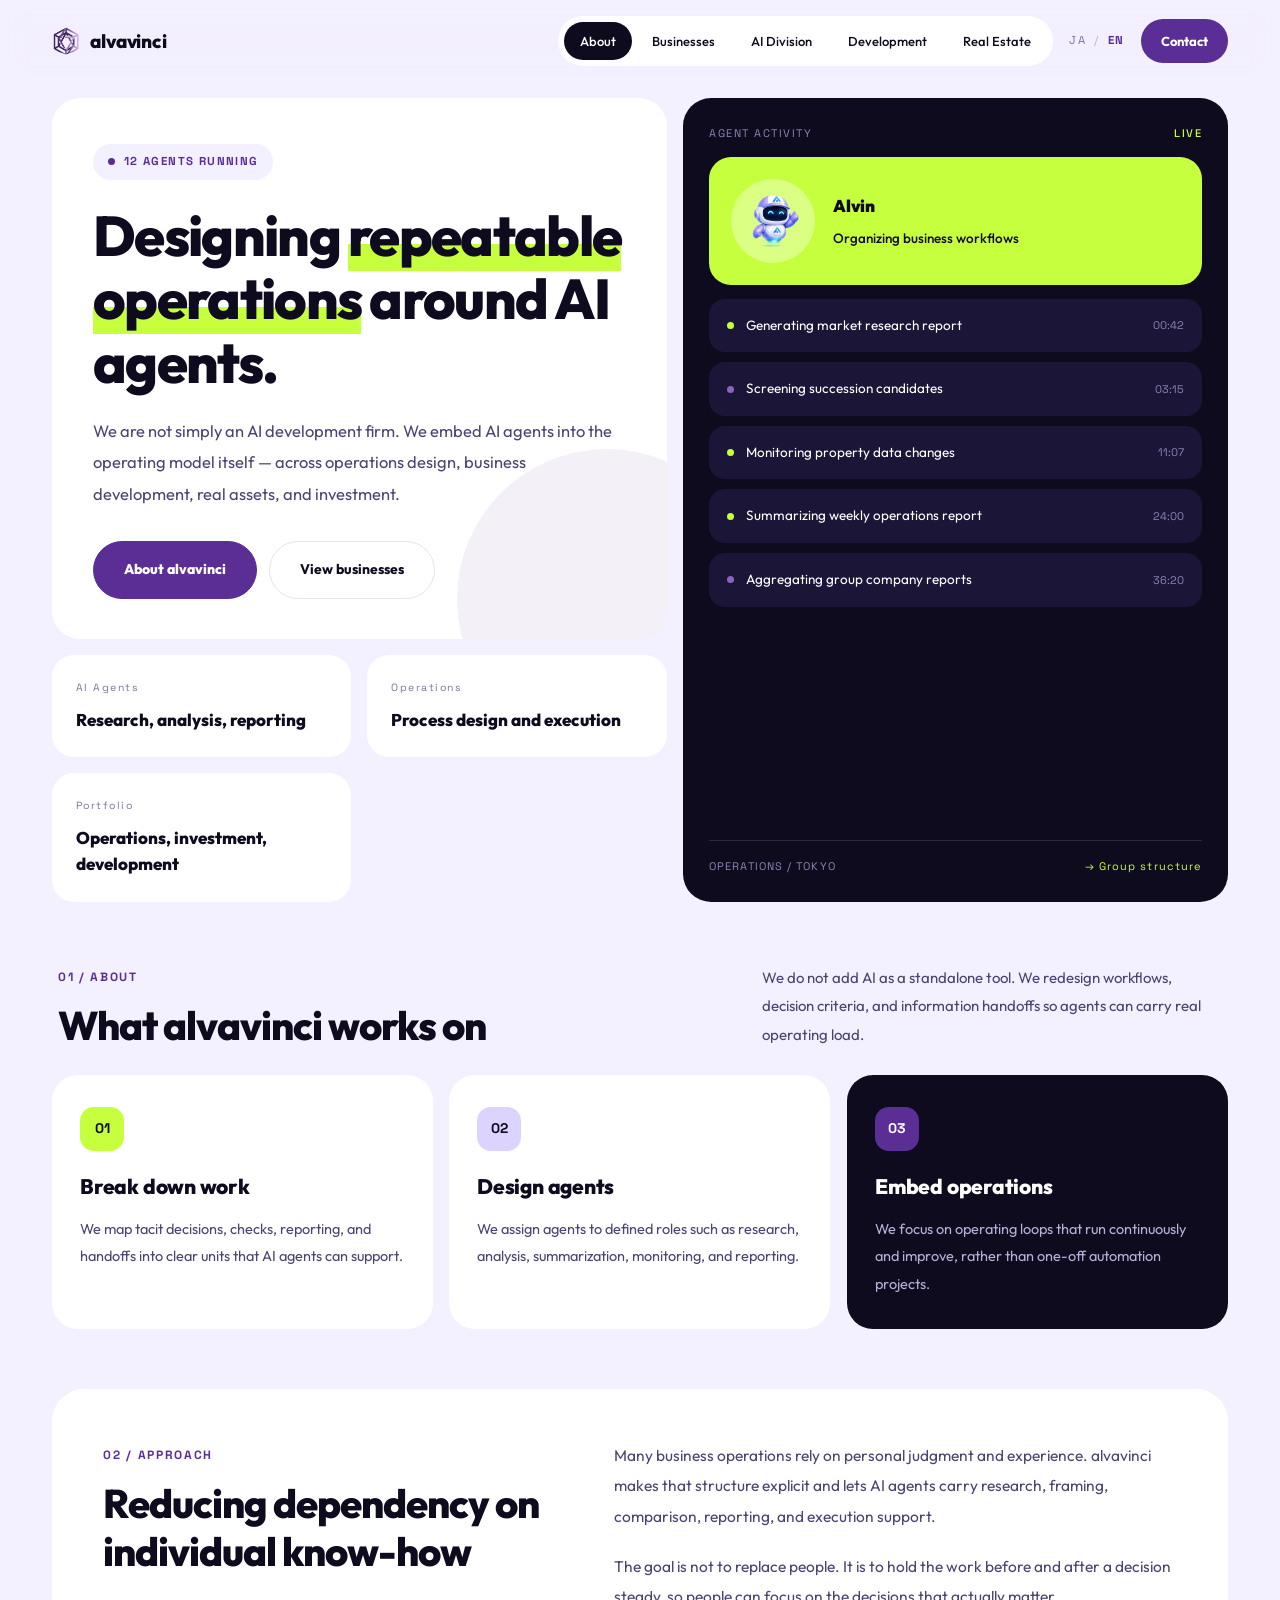
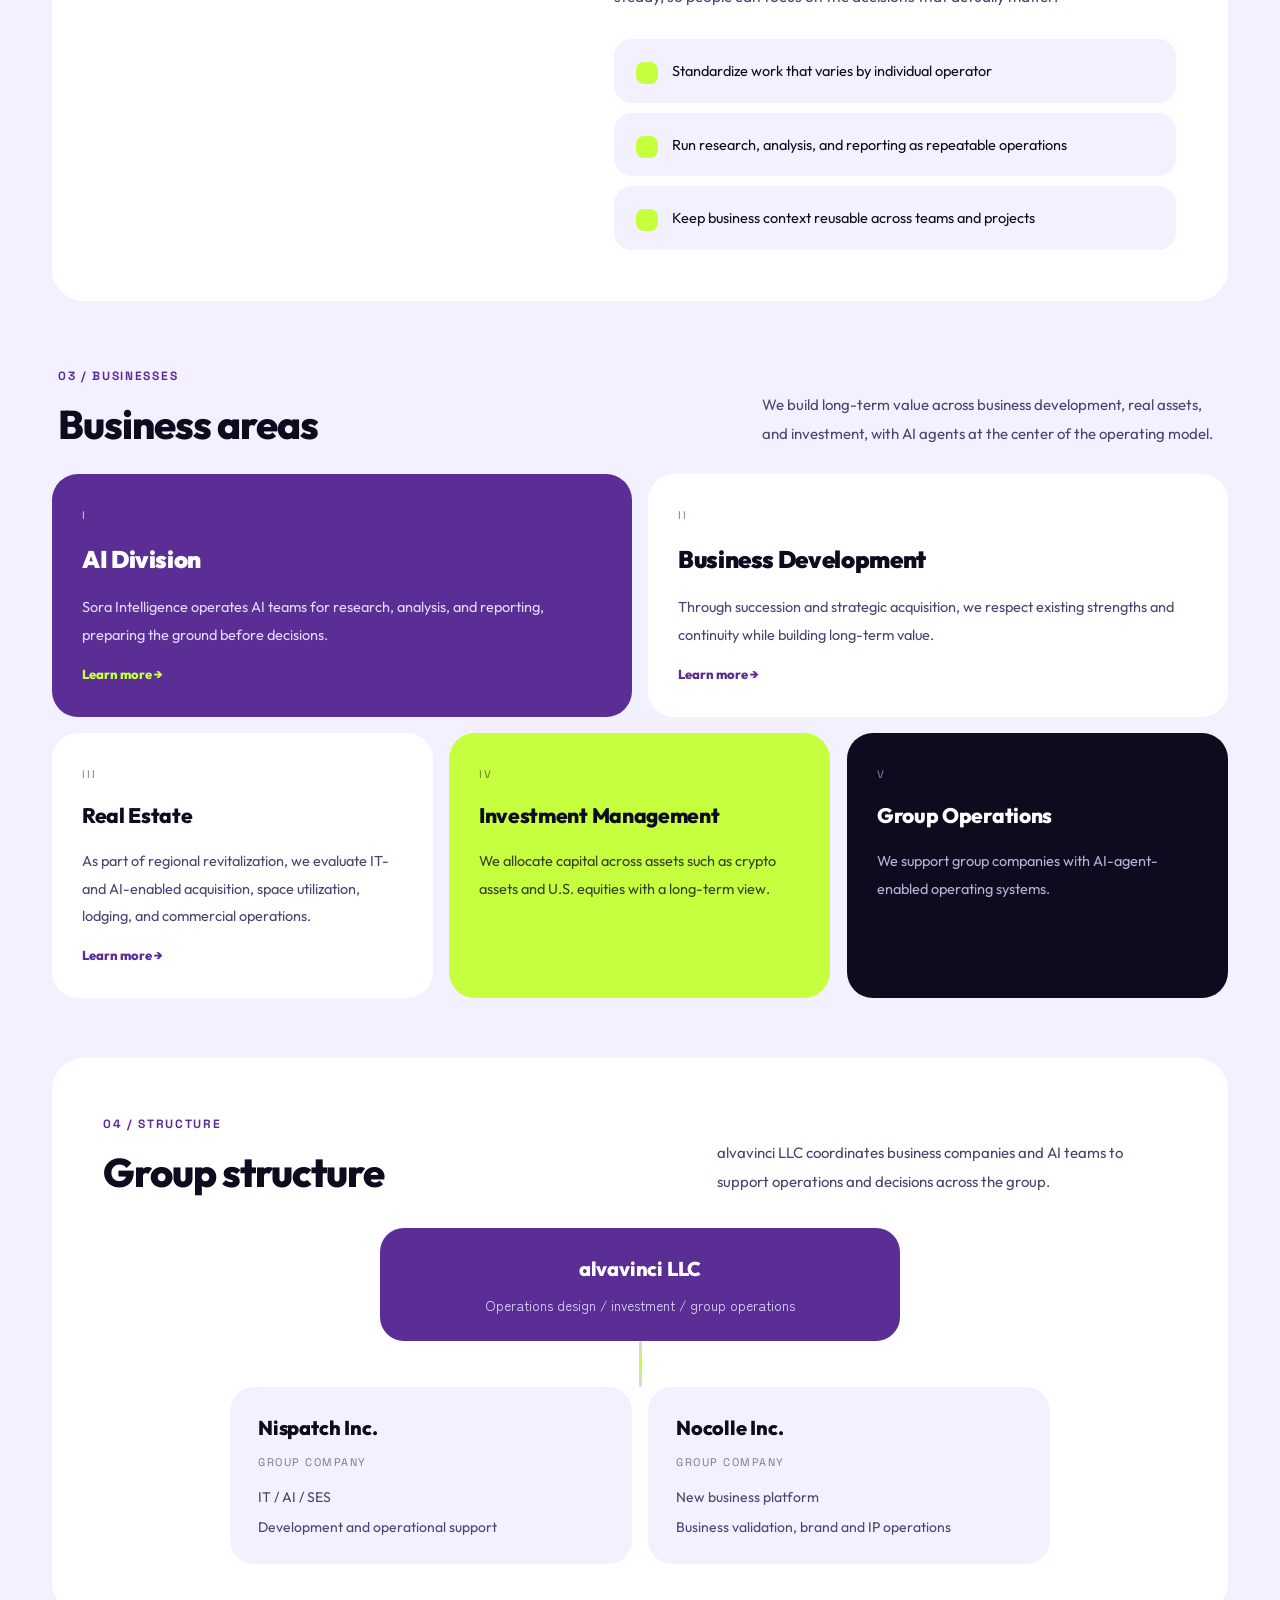
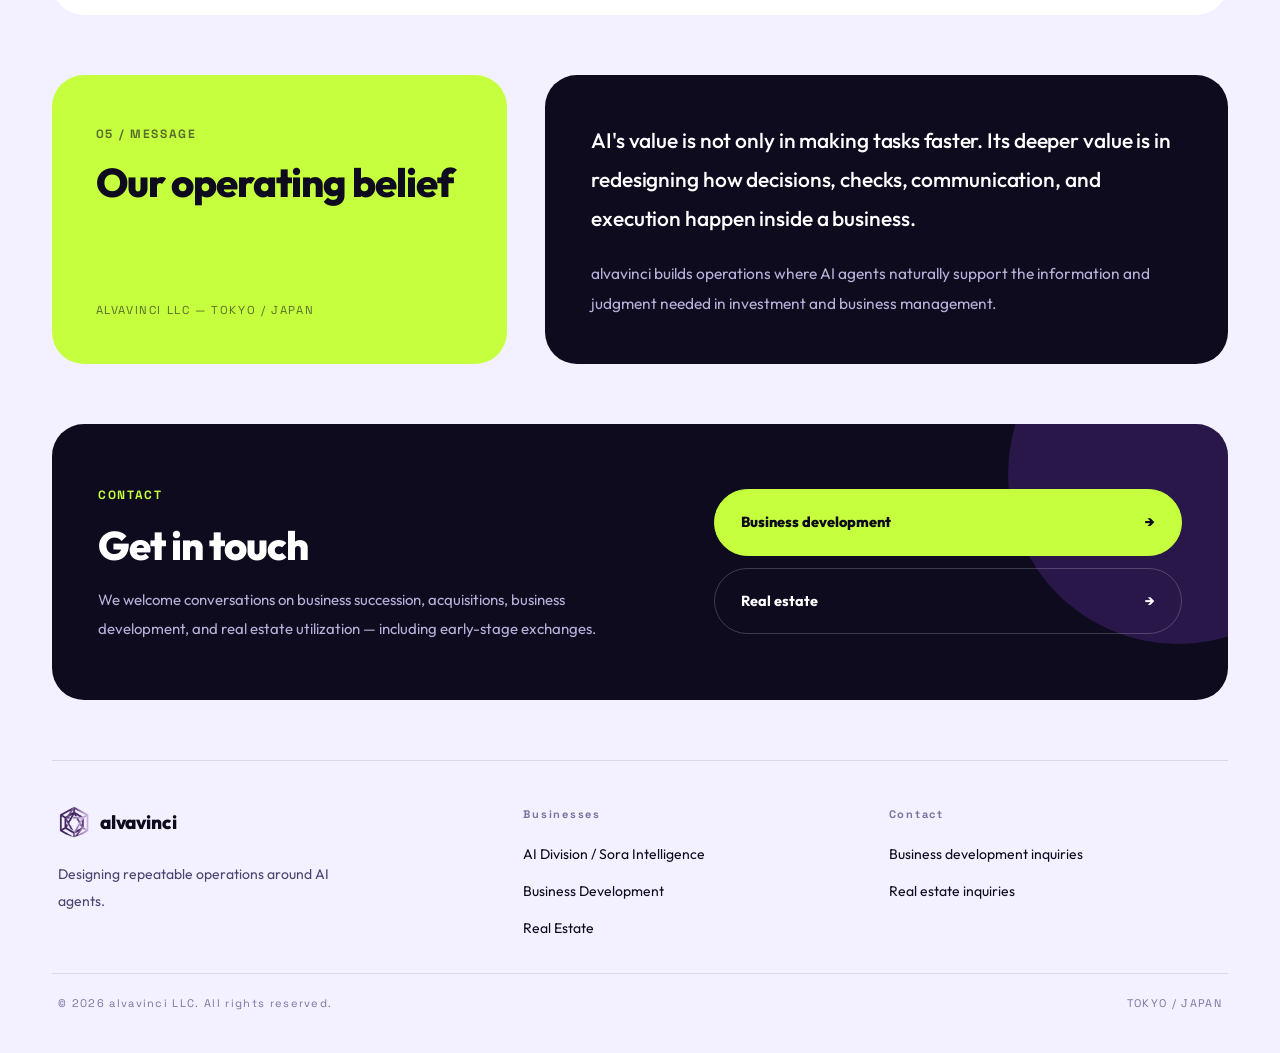
==== commit c7f300e1: "feat(site): コーポレートサイトを新デザインへ刷新" ====
--- a/en/index.html
+++ b/en/index.html
@@ -10,7 +10,7 @@
     <meta name="keywords" content="alvavinci, AI agents, agentic automation, operations design, business development, business succession, real estate, investment, Sora Intelligence">
     <meta name="author" content="alvavinci LLC">
     <meta name="robots" content="index, follow">
-    <meta name="theme-color" content="#05070a">
+    <meta name="theme-color" content="#F3F0FF">
     <link rel="canonical" href="https://alvavinci.com/en/">
     <link rel="alternate" hreflang="ja" href="https://alvavinci.com/">
     <link rel="alternate" hreflang="en" href="https://alvavinci.com/en/">
@@ -23,12 +23,14 @@
     <meta property="og:image" content="https://alvavinci.com/og-image.jpg">
     <meta property="og:image:width" content="1200">
     <meta property="og:image:height" content="630">
+    <meta property="og:image:alt" content="alvavinci — AI AGENTS × REPEATABLE OPERATIONS">
     <meta property="og:site_name" content="alvavinci LLC">
     <meta property="og:locale" content="en_US">
     <meta name="twitter:card" content="summary_large_image">
     <meta name="twitter:title" content="alvavinci LLC | AI-agent-centered operations design">
     <meta name="twitter:description" content="alvavinci LLC breaks down business processes and redesigns them around AI agents, building operations where judgment and execution stay repeatable.">
     <meta name="twitter:image" content="https://alvavinci.com/og-image.jpg">
+    <meta name="twitter:image:alt" content="alvavinci — AI AGENTS × REPEATABLE OPERATIONS">
 
     <link rel="icon" type="image/svg+xml" href="../favicon.svg">
     <link rel="apple-touch-icon" href="../apple-touch-icon.png">
@@ -36,7 +38,7 @@
     <link rel="preconnect" href="https://fonts.googleapis.com">
     <link rel="preconnect" href="https://fonts.gstatic.com" crossorigin>
     <link rel="stylesheet"
-        href="https://fonts.googleapis.com/css2?family=Cormorant+Garamond:wght@400;600&amp;family=IBM+Plex+Mono:wght@400;500&amp;family=Noto+Sans+JP:wght@400;500;700&amp;family=Noto+Serif+JP:wght@400;600&amp;display=swap">
+        href="https://fonts.googleapis.com/css2?family=Zen+Kaku+Gothic+New:wght@400;500;700;900&amp;family=Outfit:wght@400;600;800&amp;family=Space+Grotesk:wght@400;500;700&amp;display=swap">
     <link rel="stylesheet" href="../assets/css/style.css">
 
     <script async src="https://www.googletagmanager.com/gtag/js?id=G-N91RPM3GYC"></script>
@@ -52,7 +54,7 @@
         "@type": "Organization",
         "name": "alvavinci LLC",
         "url": "https://alvavinci.com/",
-        "logo": "https://alvavinci.com/favicon.svg",
+        "logo": "https://alvavinci.com/assets/images/brand-mark.png",
         "description": "alvavinci LLC designs AI-agent-centered operations and execution systems.",
         "inLanguage": "en",
         "knowsAbout": [
@@ -79,21 +81,19 @@
 
     <header class="site-header" id="header">
         <div class="container header-inner">
-            <a href="index.html" class="brand"><svg class="brand-mark" viewBox="0 0 24 24" fill="none" stroke="currentColor" stroke-width="1.2" stroke-linecap="round" stroke-linejoin="round" aria-hidden="true"><circle cx="12" cy="12" r="9.2" opacity=".45"/><circle cx="12" cy="12" r="4.6" opacity=".7"/><path d="M12 1.6v4.2M12 18.2v4.2M1.6 12h4.2M18.2 12h4.2"/><path d="M13.4 7.4 10 12.4h3.1l-2.5 4.6" stroke-width="1.5"/></svg>alvavinci</a>
+            <a href="index.html" class="brand"><img src="../assets/images/brand-mark.png" alt="" aria-hidden="true" width="396" height="420">alvavinci</a>
             <nav class="nav" aria-label="Primary navigation">
                 <ul class="nav-list">
-                    <li><a href="index.html#about" class="nav-link">About</a></li>
-                    <li><a href="index.html#business" class="nav-link">Businesses</a></li>
-                    <li><a href="sora-intelligence.html" class="nav-link">AI Division</a></li>
-                    <li><a href="corporate-development.html" class="nav-link">Development</a></li>
-                    <li><a href="real-estate.html" class="nav-link">Real Estate</a></li>
+                        <li><a href="index.html#about" class="nav-link" aria-current="page">About</a></li>
+                        <li><a href="index.html#business" class="nav-link">Businesses</a></li>
+                        <li><a href="sora-intelligence.html" class="nav-link">AI Division</a></li>
+                        <li><a href="corporate-development.html" class="nav-link">Development</a></li>
+                        <li><a href="real-estate.html" class="nav-link">Real Estate</a></li>
                 </ul>
             </nav>
             <div class="lang"><a href="../" lang="ja" hreflang="ja">JA</a><span aria-hidden="true">/</span><span class="is-active">EN</span></div>
-            <button class="hamburger" id="hamburger" aria-label="Open menu" aria-expanded="false"
-                aria-controls="drawer">
-                <i aria-hidden="true"></i><i aria-hidden="true"></i><i aria-hidden="true"></i>
-            </button>
+            <a href="#contact" class="header-cta">Contact</a>
+            <button class="hamburger" id="hamburger" aria-label="Open menu" aria-expanded="false" aria-controls="drawer" data-label-open="Open menu" data-label-close="Close menu"><i aria-hidden="true"></i><i aria-hidden="true"></i><i aria-hidden="true"></i></button>
         </div>
         <div class="drawer" id="drawer">
             <a href="index.html#about">About<span>01</span></a>
@@ -106,208 +106,130 @@
 
     <main>
         <section class="hero">
-            <canvas class="arc-canvas" data-arc data-origin-x="0.79" data-origin-y="0.4"
-                data-intensity="1" aria-hidden="true"></canvas>
             <div class="container">
                 <div class="hero-grid">
-                    <div class="hero-copy reveal">
-                        <span class="eyebrow">Alvavinci LLC — Agentic Operations</span>
-                        <h1 class="hero-title">Designing <em>repeatable operations</em><br>around AI agents.</h1>
-                        <p class="hero-lead">We are not simply an AI development firm. We embed AI agents into the operating model itself — across operations design, business development, real assets, and investment.</p>
-                        <div class="hero-actions">
-                            <a href="#about" class="btn btn--primary"><span>About alvavinci</span></a>
-                            <a href="#business" class="btn"><span>View businesses</span></a>
-                        </div>
-                        <div class="readout">
-                            <div>
-                                <p class="readout-key">AI Agents</p>
-                                <p class="readout-val">Research, analysis, reporting</p>
-                            </div>
-                            <div>
-                                <p class="readout-key">Operations</p>
-                                <p class="readout-val">Process design and execution</p>
-                            </div>
-                            <div>
-                                <p class="readout-key">Portfolio</p>
-                                <p class="readout-val">Operations, investment, development</p>
-                            </div>
-                        </div>
-                    </div>
-                    <div class="reveal d2">
-                        <figure class="plate ">
+                    <div class="hero-main">
+                        <div class="hero-card reveal">
+                            <span class="badge"><i aria-hidden="true"></i>12 AGENTS RUNNING</span>
+                            <h1 class="hero-title">Designing <mark>repeatable operations</mark> around AI agents.</h1>
+                            <p class="hero-lead">We are not simply an AI development firm. We embed AI agents into the operating model itself — across operations design, business development, real assets, and investment.</p>
+                            <div class="btn-row"><a href="#about" class="btn btn--primary">About alvavinci</a><a href="#business" class="btn">View businesses</a></div>
+                        </div>
+                        <div class="readout reveal d1">
+                            <div><p class="readout-key">AI Agents</p><p class="readout-val">Research, analysis, reporting</p></div>
+                            <div><p class="readout-key">Operations</p><p class="readout-val">Process design and execution</p></div>
+                            <div><p class="readout-key">Portfolio</p><p class="readout-val">Operations, investment, development</p></div>
+                        </div>
+                    </div>
+                    <aside class="lane reveal d2">
+                        <div class="lane-head"><span>AGENT ACTIVITY</span><b>LIVE</b></div>
+                        <div class="lane-agent">
                             <picture>
                                 <source srcset="../assets/images/alvin-mascot.webp" type="image/webp">
-                                <img src="../assets/images/alvin-mascot.png" alt="Alvin, alvavinci's AI agent character" width="1024" height="1024"
-                                    decoding="async" loading="lazy">
+                                <img src="../assets/images/alvin-mascot.png" alt="Alvin, alvavinci's AI agent character" width="1024" height="1024" decoding="async">
                             </picture>
-                            <figcaption><span>Fig. 01</span><b>Alvin / AI Agent</b></figcaption>
-                        </figure>
-                        <p class="status"><i aria-hidden="true"></i>Alvin is organizing business workflows</p>
-                    </div>
-                </div>
-                <div class="hero-scroll" aria-hidden="true">
-                    <span>Scroll</span><i></i>
-                </div>
-            </div>
-        </section>
-
-        <section id="about" class="section">
-            <div class="container">
-                <div class="section-head reveal ">
-                    <span class="eyebrow">About</span>
-                    <h2 class="section-title">What alvavinci works on</h2>
-                    <p class="section-lead">We do not add AI as a standalone tool. We redesign workflows, decision criteria, and information handoffs so agents can carry real operating load.</p>
-                    <div class="section-rule">
-                        <span class="electrode" aria-hidden="true"></span>
-                        <span class="section-index">§ I</span>
-                    </div>
-                </div>
-                <div class="panel-grid panel-grid--3">
-                    <article class="panel reveal d0">
-                        <span class="panel-no">01</span>
-                        <h3>Break down work</h3>
-                        <p>We map tacit decisions, checks, reporting, and handoffs into clear units that AI agents can support.</p>
-                    </article>
-                    <article class="panel reveal d1">
-                        <span class="panel-no">02</span>
-                        <h3>Design agents</h3>
-                        <p>We assign agents to defined roles such as research, analysis, summarization, monitoring, and reporting.</p>
-                    </article>
-                    <article class="panel reveal d2">
-                        <span class="panel-no">03</span>
-                        <h3>Embed operations</h3>
-                        <p>We focus on operating loops that run continuously and improve, rather than one-off automation projects.</p>
-                    </article>
-                </div>
-            </div>
-        </section>
-
-        <section id="approach" class="section section--alt">
-            <div class="container split">
-                <div class="section-head reveal ">
-                    <span class="eyebrow">Approach</span>
-                    <h2 class="section-title">Reducing dependency<br>on individual know-how</h2>
-                    <div class="section-rule">
-                        <span class="electrode" aria-hidden="true"></span>
-                        <span class="section-index">§ II</span>
-                    </div>
-                </div>
-                <div>
-                    <div class="prose reveal d1">
-                        <p>Many business operations rely on personal judgment and experience. alvavinci makes that structure explicit and lets AI agents carry research, framing, comparison, reporting, and execution support.</p><p>The goal is not to replace people. It is to hold the work before and after a decision steady, so people can focus on the decisions that actually matter.</p>
-                    </div>
-                    <div style="height:28px"></div>
-                <ul class="spec-list reveal d2">
+                            <div><h3>Alvin</h3><p>Organizing business workflows</p></div>
+                        </div>
+                        <ul class="lane-rows">
+                            <li><i aria-hidden="true"></i><p>Generating market research report</p><time>00:42</time></li>
+                            <li class="is-alt"><i aria-hidden="true"></i><p>Screening succession candidates</p><time>03:15</time></li>
+                            <li><i aria-hidden="true"></i><p>Monitoring property data changes</p><time>11:07</time></li>
+                            <li><i aria-hidden="true"></i><p>Summarizing weekly operations report</p><time>24:00</time></li>
+                            <li class="is-alt"><i aria-hidden="true"></i><p>Aggregating group company reports</p><time>36:20</time></li>
+                        </ul>
+                        <div class="lane-foot"><span>OPERATIONS / TOKYO</span><a href="#structure">&rarr; Group structure</a></div>
+                    </aside>
+                </div>
+            </div>
+        </section>
+
+        <section id="about" class="sec">
+            <div class="container">
+                <div class="sec-head reveal">
+                    <div><span class="eyebrow">01 / About</span><h2 class="sec-title">What alvavinci works on</h2></div>
+                    <p class="sec-lead">We do not add AI as a standalone tool. We redesign workflows, decision criteria, and information handoffs so agents can carry real operating load.</p>
+                </div>
+                <div class="tiles tiles--3">
+                    <article class="tile reveal d0"><span class="tile-no tile-no--accent">01</span><h3>Break down work</h3><p>We map tacit decisions, checks, reporting, and handoffs into clear units that AI agents can support.</p></article>
+                    <article class="tile reveal d1"><span class="tile-no">02</span><h3>Design agents</h3><p>We assign agents to defined roles such as research, analysis, summarization, monitoring, and reporting.</p></article>
+                    <article class="tile tile--dark reveal d2"><span class="tile-no">03</span><h3>Embed operations</h3><p>We focus on operating loops that run continuously and improve, rather than one-off automation projects.</p></article>
+                </div>
+            </div>
+        </section>
+
+        <section id="approach" class="sec">
+            <div class="container">
+                <div class="panel-lg reveal">
+                    <div class="split">
+                        <div><span class="eyebrow">02 / Approach</span><h2 class="sec-title">Reducing dependency on individual know-how</h2></div>
+                        <div>
+                            <div class="prose"><p>Many business operations rely on personal judgment and experience. alvavinci makes that structure explicit and lets AI agents carry research, framing, comparison, reporting, and execution support.</p><p>The goal is not to replace people. It is to hold the work before and after a decision steady, so people can focus on the decisions that actually matter.</p></div>
+                            <div style="height:28px"></div>
+                <ul class="checks reveal d1">
                     <li>Standardize work that varies by individual operator</li>
                     <li>Run research, analysis, and reporting as repeatable operations</li>
                     <li>Keep business context reusable across teams and projects</li>
                 </ul>
-                </div>
-            </div>
-        </section>
-
-        <section id="business" class="section">
-            <div class="container">
-                <div class="section-head reveal ">
-                    <span class="eyebrow">Businesses</span>
-                    <h2 class="section-title">Business areas</h2>
-                    <p class="section-lead">We build long-term value across business development, real assets, and investment, with AI agents at the center of the operating model.</p>
-                    <div class="section-rule">
-                        <span class="electrode" aria-hidden="true"></span>
-                        <span class="section-index">§ III</span>
-                    </div>
-                </div>
-                <div class="cards">
-                    <a href="sora-intelligence.html" class="card card--link reveal d1">
-                        <span class="card-mark" aria-hidden="true">I</span>
-                        <h3>AI Division</h3>
-                        <p>Sora Intelligence operates AI teams for research, analysis, and reporting, preparing the ground before decisions.</p>
-                        <span class="card-more">Learn more</span>
-                    </a>
-                    <a href="corporate-development.html" class="card card--link reveal d2">
-                        <span class="card-mark" aria-hidden="true">II</span>
-                        <h3>Business Development</h3>
-                        <p>Through succession and strategic acquisition, we respect existing strengths and continuity while building long-term value.</p>
-                        <span class="card-more">Learn more</span>
-                    </a>
-                    <a href="real-estate.html" class="card card--link reveal d3">
-                        <span class="card-mark" aria-hidden="true">III</span>
-                        <h3>Real Estate</h3>
-                        <p>As part of regional revitalization, we evaluate IT- and AI-enabled acquisition, space utilization, lodging, and commercial operations.</p>
-                        <span class="card-more">Learn more</span>
-                    </a>
-                    <article class="card reveal d1">
-                        <span class="card-mark" aria-hidden="true">IV</span>
-                        <h3>Investment Management</h3>
-                        <p>We allocate capital across assets such as crypto assets and U.S. equities with a long-term view.</p>
-                    </article>
-                    <article class="card reveal d2">
-                        <span class="card-mark" aria-hidden="true">V</span>
-                        <h3>Group Operations</h3>
-                        <p>We support group companies with AI-agent-enabled operating systems.</p>
-                    </article>
-                </div>
-            </div>
-        </section>
-
-        <section id="structure" class="section section--alt">
-            <div class="container">
-                <div class="section-head section-head--center reveal ">
-                    <span class="eyebrow">Structure</span>
-                    <h2 class="section-title">Group structure</h2>
-                    <p class="section-lead">alvavinci LLC coordinates business companies and AI teams to support operations and decisions across the group.</p>
-                    <div class="section-rule">
-                        <span class="electrode" aria-hidden="true"></span>
-                        <span class="section-index">§ IV</span>
-                    </div>
-                </div>
-                <div class="circuit">
-                    <div class="node node--source reveal">
-                        <h3>alvavinci LLC</h3>
-                        <p>Operations design / investment / group operations</p>
-                    </div>
-                    <span class="wire" aria-hidden="true"></span>
-                    <div class="branches branches--2">
-                        <div class="node reveal d1">
-                            <h3>Nispatch Inc.</h3>
-                            <p>Group Company</p>
-                            <ul><li>IT / AI / SES</li><li>Development and operational support</li></ul>
-                        </div>
-                        <div class="node reveal d2">
-                            <h3>Nocolle Inc.</h3>
-                            <p>Group Company</p>
-                            <ul><li>New business platform</li><li>Business validation, brand and IP operations</li></ul>
-                        </div>
-                    </div>
-                </div>
-            </div>
-        </section>
-
-        <section id="message" class="section">
-            <div class="container split">
-                <div class="section-head reveal ">
-                    <span class="eyebrow">Message</span>
-                    <h2 class="section-title">Our operating belief</h2>
-                    <div class="section-rule">
-                        <span class="electrode" aria-hidden="true"></span>
-                        <span class="section-index">§ V</span>
-                    </div>
-                </div>
-                <blockquote class="quote reveal">
+                        </div>
+                    </div>
+                </div>
+            </div>
+        </section>
+
+        <section id="business" class="sec">
+            <div class="container">
+                <div class="sec-head reveal">
+                    <div><span class="eyebrow">03 / Businesses</span><h2 class="sec-title">Business areas</h2></div>
+                    <p class="sec-lead">We build long-term value across business development, real assets, and investment, with AI agents at the center of the operating model.</p>
+                </div>
+                <div class="bento">
+                    <a href="sora-intelligence.html" class="is-wide is-primary reveal d1"><span class="mark">I</span><h3>AI Division</h3><p>Sora Intelligence operates AI teams for research, analysis, and reporting, preparing the ground before decisions.</p><span class="more">Learn more &rarr;</span></a>
+                    <a href="corporate-development.html" class="is-wide reveal d2"><span class="mark">II</span><h3>Business Development</h3><p>Through succession and strategic acquisition, we respect existing strengths and continuity while building long-term value.</p><span class="more">Learn more &rarr;</span></a>
+                    <a href="real-estate.html" class="is-half reveal d1"><span class="mark">III</span><h3>Real Estate</h3><p>As part of regional revitalization, we evaluate IT- and AI-enabled acquisition, space utilization, lodging, and commercial operations.</p><span class="more">Learn more &rarr;</span></a>
+                    <article class="is-half is-accent reveal d2"><span class="mark">IV</span><h3>Investment Management</h3><p>We allocate capital across assets such as crypto assets and U.S. equities with a long-term view.</p></article>
+                    <article class="is-half is-dark reveal d3"><span class="mark">V</span><h3>Group Operations</h3><p>We support group companies with AI-agent-enabled operating systems.</p></article>
+                </div>
+            </div>
+        </section>
+
+        <section id="structure" class="sec">
+            <div class="container">
+                <div class="panel-lg reveal">
+                <div class="sec-head reveal">
+                    <div><span class="eyebrow">04 / Structure</span><h2 class="sec-title">Group structure</h2></div>
+                    <p class="sec-lead">alvavinci LLC coordinates business companies and AI teams to support operations and decisions across the group.</p>
+                </div>
+                    <div class="flow">
+                        <div class="flow-node flow-node--primary"><h3>alvavinci LLC</h3><p>Operations design / investment / group operations</p></div>
+                        <span class="flow-wire" aria-hidden="true"></span>
+                        <div class="flow-branches flow-branches--2">
+                            <div class="flow-node"><h3>Nispatch Inc.</h3><p>GROUP COMPANY</p><ul><li>IT / AI / SES</li><li>Development and operational support</li></ul></div>
+                            <div class="flow-node"><h3>Nocolle Inc.</h3><p>GROUP COMPANY</p><ul><li>New business platform</li><li>Business validation, brand and IP operations</li></ul></div>
+                        </div>
+                    </div>
+                </div>
+            </div>
+        </section>
+
+        <section id="message" class="sec">
+            <div class="container">
+                <div class="quote-grid">
+                    <div class="quote-side reveal"><div><span class="eyebrow">05 / Message</span><h2 class="sec-title">Our operating belief</h2></div><p class="stamp">ALVAVINCI LLC — TOKYO / JAPAN</p></div>
+                    <blockquote class="quote reveal d1">
                         <p>AI's value is not only in making tasks faster. Its deeper value is in redesigning how decisions, checks, communication, and execution happen inside a business.</p>
                         <p>alvavinci builds operations where AI agents naturally support the information and judgment needed in investment and business management.</p>
-                </blockquote>
-            </div>
-        </section>
-
-        <section class="section">
+                    </blockquote>
+                </div>
+            </div>
+        </section>
+
+        <section class="sec sec--last" id="contact">
             <div class="container">
                 <div class="cta reveal">
-                    <h2 class="section-title">Get in touch</h2>
-                    <p>We welcome conversations on business succession, acquisitions, business development, and real estate utilization — including early-stage exchanges.</p>
-                    <div class="hero-actions" style="justify-content:center;margin-top:6px;">
-                        <a href="https://forms.gle/z87DVg5M5MEULPZW8" class="btn btn--primary" target="_blank" rel="noopener noreferrer"><span>Business development</span></a>
-                        <a href="https://forms.gle/VsCsg5ijZCvYFRT37" class="btn " target="_blank" rel="noopener noreferrer"><span>Real estate</span></a>
+                    <div><span class="eyebrow">Contact</span><h2 class="sec-title">Get in touch</h2><p>We welcome conversations on business succession, acquisitions, business development, and real estate utilization — including early-stage exchanges.</p></div>
+                    <div class="cta-links">
+                        <a href="https://forms.gle/z87DVg5M5MEULPZW8" class="cta-link cta-link--accent" target="_blank" rel="noopener noreferrer">Business development<span aria-hidden="true">&rarr;</span></a>
+                        <a href="https://forms.gle/VsCsg5ijZCvYFRT37" class="cta-link" target="_blank" rel="noopener noreferrer">Real estate<span aria-hidden="true">&rarr;</span></a>
                     </div>
                 </div>
             </div>
@@ -318,7 +240,7 @@
         <div class="container">
             <div class="footer-grid">
                 <div class="footer-brand">
-                    <a href="index.html" class="brand"><svg class="brand-mark" viewBox="0 0 24 24" fill="none" stroke="currentColor" stroke-width="1.2" stroke-linecap="round" stroke-linejoin="round" aria-hidden="true"><circle cx="12" cy="12" r="9.2" opacity=".45"/><circle cx="12" cy="12" r="4.6" opacity=".7"/><path d="M12 1.6v4.2M12 18.2v4.2M1.6 12h4.2M18.2 12h4.2"/><path d="M13.4 7.4 10 12.4h3.1l-2.5 4.6" stroke-width="1.5"/></svg>alvavinci</a>
+                    <a href="index.html" class="brand"><img src="../assets/images/brand-mark.png" alt="" aria-hidden="true" width="396" height="420">alvavinci</a>
                     <p class="footer-tagline">Designing repeatable operations around AI agents.</p>
                 </div>
                 <div class="footer-col">
@@ -337,10 +259,7 @@
                     </ul>
                 </div>
             </div>
-            <div class="footer-base">
-                <span>&copy; 2026 alvavinci LLC. All rights reserved.</span>
-                <span>TOKYO / JAPAN</span>
-            </div>
+            <div class="footer-base"><span>&copy; 2026 alvavinci LLC. All rights reserved.</span><span>TOKYO / JAPAN</span></div>
         </div>
     </footer>
 
--- a/assets/css/style.css
+++ b/assets/css/style.css
@@ -2,49 +2,48 @@
 
 /* =====================================================================
    alvavinci LLC — corporate site
-   デザインコンセプト: "High Voltage Laboratory"
-   19世紀末の電気実験室 / 特許図面 と 現代のAIエージェント基盤を接続する
-   漆黒の背景に放電のシアン、計器の真鍮。細線と余白で精度を表現する。
+   Theme: Kinetic Console
+   ラベンダーの紙面に白いカードを敷き、稼働ログだけを濃色のコンソールとして
+   立ち上げる。紫は社ロゴの実測値、アクセントはライム。
+   ビルド工程なし。トークンはすべて :root に集約。
    ===================================================================== */
 
 /* ---------------------------------------------------------------
-   1. トークン定義
+   1. トークン
    --------------------------------------------------------------- */
 :root {
-    /* 背景・面 */
-    --bg: #05070a;
-    --bg-alt: #070a10;
-    --panel: rgba(255, 255, 255, .022);
-    --panel-strong: rgba(255, 255, 255, .04);
-
-    /* 罫線 */
-    --line: rgba(150, 190, 220, .14);
-    --line-soft: rgba(150, 190, 220, .08);
-    --line-strong: rgba(150, 190, 220, .28);
-
-    /* 文字 */
-    --ink: #e9f0f7;
-    --ink-2: #a2b6c8;
-    --ink-3: #6f8598;
-
-    /* アクセント: 放電 / 真鍮 / 銅 */
-    --arc: #7fe3ff;
-    --arc-deep: #2f95c4;
-    --brass: #d8b25a;
-    --copper: #c07b4a;
-
-    /* 書体 */
-    --f-display: "Cormorant Garamond", "Noto Serif JP", "Hiragino Mincho ProN", serif;
-    --f-body: "Noto Sans JP", -apple-system, BlinkMacSystemFont, "Segoe UI", sans-serif;
-    --f-mono: "IBM Plex Mono", ui-monospace, SFMono-Regular, Menlo, monospace;
-
-    /* 寸法 */
-    --wrap: 1280px;
-    --gutter: clamp(20px, 5vw, 48px);
-    --sect-y: clamp(80px, 11vw, 152px);
-    --radius: 2px;
-
-    /* 動き */
+    --bg: #F3F0FF;
+    --panel: #FFFFFF;
+    --panel-quiet: #DDD3FF;
+    --ink-panel: #0E0B1F;
+    --ink-panel-2: #1B1638;
+
+    --ink: #0E0B1F;
+    --ink-2: #4A4470;
+    --ink-3: #7C74A0;
+    --on-dark: #FFFFFF;
+    --on-dark-2: #B7B0D8;
+
+    --primary: #5B2E96;
+    --primary-deep: #402060;
+    --primary-ink: #E3DCFF;
+    --primary-2: #8C63C0;
+    --accent: #C6FF3D;
+    --lilac: #D3B6E6;
+
+    --line: rgba(14, 11, 31, .10);
+
+    --f-body: "Zen Kaku Gothic New", "Noto Sans JP", -apple-system, BlinkMacSystemFont, "Segoe UI", sans-serif;
+    --f-latin: "Outfit", sans-serif;
+    --f-mono: "Space Grotesk", ui-monospace, SFMono-Regular, Menlo, monospace;
+
+    --wrap: 1240px;
+    --gutter: clamp(20px, 3vw, 32px);
+    --gap: 16px;
+    --r-lg: 32px;
+    --r: 26px;
+    --r-sm: 18px;
+    --pill: 999px;
     --ease: cubic-bezier(.22, .61, .36, 1);
 }
 
@@ -60,7 +59,7 @@
 html {
     -webkit-text-size-adjust: 100%;
     scroll-behavior: smooth;
-    scroll-padding-top: 88px;
+    scroll-padding-top: 96px;
 }
 
 body {
@@ -69,10 +68,15 @@
     color: var(--ink);
     font-family: var(--f-body);
     font-size: 16px;
-    line-height: 1.95;
+    line-height: 1.8;
     font-feature-settings: "palt" 1;
     -webkit-font-smoothing: antialiased;
     overflow-x: hidden;
+}
+
+html[lang="en"] body {
+    font-family: var(--f-latin);
+    line-height: 1.7;
 }
 
 img {
@@ -86,19 +90,17 @@
     text-decoration: none;
 }
 
+a:hover {
+    color: var(--primary);
+}
+
 ul {
     margin: 0;
     padding: 0;
     list-style: none;
 }
 
-h1,
-h2,
-h3,
-h4,
-p,
-figure,
-blockquote {
+h1, h2, h3, h4, h5, p, figure, blockquote {
     margin: 0;
 }
 
@@ -111,72 +113,13 @@
 }
 
 ::selection {
-    background: rgba(127, 227, 255, .28);
-    color: #fff;
+    background: var(--accent);
+    color: var(--ink);
 }
 
 :focus-visible {
-    outline: 2px solid var(--arc);
+    outline: 2px solid var(--primary);
     outline-offset: 3px;
-}
-
-/* 背景の場: 微細グリッド + 放電のにじみ */
-body::before {
-    content: "";
-    position: fixed;
-    inset: 0;
-    z-index: -2;
-    background:
-        radial-gradient(120% 80% at 78% -10%, rgba(47, 149, 196, .20), transparent 62%),
-        radial-gradient(90% 70% at 8% 108%, rgba(216, 178, 90, .10), transparent 60%),
-        var(--bg);
-}
-
-body::after {
-    content: "";
-    position: fixed;
-    inset: 0;
-    z-index: -1;
-    pointer-events: none;
-    opacity: .5;
-    background-image:
-        linear-gradient(to right, rgba(150, 190, 220, .05) 1px, transparent 1px),
-        linear-gradient(to bottom, rgba(150, 190, 220, .05) 1px, transparent 1px);
-    background-size: 96px 96px;
-    mask-image: radial-gradient(120% 100% at 50% 0%, #000 20%, transparent 78%);
-    -webkit-mask-image: radial-gradient(120% 100% at 50% 0%, #000 20%, transparent 78%);
-}
-
-/* ---------------------------------------------------------------
-   3. 共通レイアウト
-   --------------------------------------------------------------- */
-.container {
-    width: 100%;
-    max-width: var(--wrap);
-    margin-inline: auto;
-    padding-inline: var(--gutter);
-}
-
-.section {
-    position: relative;
-    padding-block: var(--sect-y);
-}
-
-.section--alt {
-    background:
-        linear-gradient(180deg, rgba(127, 227, 255, .035), transparent 40%),
-        var(--bg-alt);
-    border-block: 1px solid var(--line-soft);
-}
-
-.hide-mobile {
-    display: none;
-}
-
-@media (min-width: 768px) {
-    .hide-mobile {
-        display: inline;
-    }
 }
 
 .visually-hidden {
@@ -192,187 +135,174 @@
 }
 
 /* ---------------------------------------------------------------
+   3. レイアウト
+   --------------------------------------------------------------- */
+.container {
+    width: 100%;
+    max-width: var(--wrap);
+    margin-inline: auto;
+    padding-inline: var(--gutter);
+}
+
+.sec {
+    padding-block: 40px 20px;
+}
+
+.sec--first {
+    padding-top: 16px;
+}
+
+.sec--last {
+    padding-bottom: 60px;
+}
+
+.panel-lg {
+    background: var(--panel);
+    border-radius: var(--r-lg);
+    padding: clamp(28px, 4vw, 56px);
+}
+
+.split {
+    display: grid;
+    gap: clamp(28px, 4vw, 56px);
+    align-items: start;
+}
+
+@media (min-width: 900px) {
+    .split {
+        grid-template-columns: .9fr 1.1fr;
+    }
+}
+
+/* ---------------------------------------------------------------
    4. タイポグラフィ
    --------------------------------------------------------------- */
 .eyebrow {
-    display: inline-flex;
-    align-items: center;
-    gap: .7em;
-    font-family: var(--f-mono);
-    font-size: 11px;
-    font-weight: 500;
-    letter-spacing: .34em;
+    display: inline-block;
+    font-family: var(--f-mono);
+    font-size: 12px;
+    font-weight: 700;
+    letter-spacing: .14em;
     text-transform: uppercase;
-    color: var(--brass);
+    color: var(--primary);
     line-height: 1;
 }
 
-.eyebrow::before {
-    content: "";
-    width: 26px;
-    height: 1px;
-    background: linear-gradient(90deg, transparent, var(--brass));
-}
-
-.section-index {
-    font-family: var(--f-mono);
-    font-size: 11px;
-    letter-spacing: .3em;
-    color: var(--ink-3);
-    text-transform: uppercase;
-}
-
-.section-title {
-    font-family: var(--f-display);
-    font-weight: 600;
-    font-size: clamp(28px, 4.2vw, 46px);
-    line-height: 1.42;
-    letter-spacing: .02em;
-    color: #fff;
-}
-
-.section-lead {
-    max-width: 62ch;
+.sec-title {
+    font-size: clamp(26px, 3.4vw, 40px);
+    font-weight: 900;
+    line-height: 1.36;
+    letter-spacing: -.02em;
+    margin-top: 12px;
+}
+
+html[lang="en"] .sec-title {
+    font-weight: 800;
+    line-height: 1.2;
+    letter-spacing: -.025em;
+}
+
+.sec-lead {
+    max-width: 46ch;
     color: var(--ink-2);
-    font-size: clamp(14.5px, 1.35vw, 16px);
-}
-
-.section-head {
-    display: grid;
-    gap: 18px;
-    margin-bottom: clamp(40px, 5vw, 68px);
-}
-
-.section-head--center {
-    justify-items: center;
-    text-align: center;
-}
-
-.section-head--center .section-lead {
-    text-align: center;
-}
-
-/* 電極ライン: 見出し下の細い罫と結節点、右端に通し番号 */
-.section-rule {
-    display: flex;
-    align-items: center;
-    gap: 18px;
-    width: 100%;
-}
-
-.section-rule .electrode {
-    flex: 1;
-}
-
-.section-head--center .section-rule {
-    width: min(100%, 640px);
-}
-
-
-.electrode {
-    position: relative;
-    height: 1px;
-    width: 100%;
-    background: linear-gradient(90deg, var(--line-strong), var(--line-soft) 55%, transparent);
-}
-
-.electrode::after {
-    content: "";
-    position: absolute;
-    left: 0;
-    top: 50%;
-    width: 5px;
-    height: 5px;
-    border-radius: 50%;
-    transform: translateY(-50%);
-    background: var(--arc);
-    box-shadow: 0 0 10px var(--arc);
+    font-size: 15px;
+    line-height: 1.9;
+}
+
+.sec-head {
+    display: flex;
+    flex-wrap: wrap;
+    align-items: flex-end;
+    justify-content: space-between;
+    gap: 24px;
+    margin-bottom: 26px;
+    padding-inline: 6px;
+}
+
+.panel-lg .sec-head {
+    padding-inline: 0;
+    margin-bottom: 32px;
+}
+
+.prose p {
+    color: var(--ink-2);
+    font-size: 15.5px;
+    line-height: 1.95;
+}
+
+.prose p + p {
+    margin-top: 20px;
 }
 
 /* ---------------------------------------------------------------
    5. ヘッダー
    --------------------------------------------------------------- */
 .site-header {
-    position: fixed;
-    inset: 0 0 auto 0;
+    position: sticky;
+    top: 0;
     z-index: 100;
-    transition: background .35s var(--ease), border-color .35s var(--ease), backdrop-filter .35s var(--ease);
-    border-bottom: 1px solid transparent;
-}
-
-.site-header.is-stuck {
-    background: rgba(5, 7, 10, .82);
+    background: rgba(243, 240, 255, .82);
     backdrop-filter: blur(14px) saturate(140%);
     -webkit-backdrop-filter: blur(14px) saturate(140%);
-    border-bottom-color: var(--line-soft);
 }
 
 .header-inner {
     display: flex;
     align-items: center;
-    gap: 24px;
-    height: 72px;
+    gap: 16px;
+    padding-block: 16px;
 }
 
 .brand {
     display: inline-flex;
     align-items: center;
-    gap: 11px;
+    gap: 10px;
     margin-right: auto;
-    letter-spacing: .16em;
-    font-family: var(--f-mono);
-    font-size: 15px;
-    color: #fff;
-}
-
-.brand-mark {
-    width: 22px;
-    height: 22px;
-    flex: none;
-    color: var(--arc);
-    filter: drop-shadow(0 0 6px rgba(127, 227, 255, .55));
-    transition: transform .5s var(--ease);
-}
-
-.brand:hover .brand-mark {
-    transform: rotate(180deg);
+    font-family: var(--f-latin);
+    font-weight: 800;
+    font-size: 19px;
+    letter-spacing: -.01em;
+    color: var(--ink);
+}
+
+.brand img {
+    height: 30px;
+    width: auto;
+}
+
+.brand:hover {
+    color: var(--ink);
+}
+
+.nav {
+    display: none;
 }
 
 .nav-list {
-    display: none;
-    gap: 30px;
+    display: flex;
+    gap: 4px;
+    background: var(--panel);
+    padding: 6px;
+    border-radius: var(--pill);
 }
 
 .nav-link {
-    position: relative;
+    display: block;
+    padding: 8px 16px;
+    border-radius: var(--pill);
     font-size: 13px;
-    letter-spacing: .08em;
-    color: var(--ink-2);
-    padding-block: 6px;
-    transition: color .3s var(--ease);
-}
-
-.nav-link::after {
-    content: "";
-    position: absolute;
-    left: 0;
-    bottom: 0;
-    width: 100%;
-    height: 1px;
-    background: var(--arc);
-    transform: scaleX(0);
-    transform-origin: left;
-    transition: transform .4s var(--ease);
-    box-shadow: 0 0 8px var(--arc);
-}
-
-.nav-link:hover,
-.nav-link[aria-current="true"] {
-    color: #fff;
-}
-
-.nav-link:hover::after {
-    transform: scaleX(1);
+    font-weight: 500;
+    transition: background .25s var(--ease), color .25s var(--ease);
+}
+
+.nav-link:hover {
+    background: var(--bg);
+    color: var(--ink);
+}
+
+.nav-link[aria-current="page"] {
+    background: var(--ink-panel);
+    color: var(--on-dark);
 }
 
 .lang {
@@ -380,21 +310,33 @@
     align-items: center;
     gap: 8px;
     font-family: var(--f-mono);
-    font-size: 11px;
-    letter-spacing: .18em;
+    font-size: 11.5px;
+    letter-spacing: .14em;
     color: var(--ink-3);
 }
 
 .lang .is-active {
-    color: var(--brass);
-}
-
-.lang a:hover {
-    color: var(--ink);
+    color: var(--primary);
+    font-weight: 700;
 }
 
 .lang span[aria-hidden] {
-    opacity: .4;
+    opacity: .5;
+}
+
+.header-cta {
+    display: none;
+    padding: 11px 20px;
+    border-radius: var(--pill);
+    background: var(--primary);
+    color: var(--on-dark);
+    font-size: 13px;
+    font-weight: 700;
+}
+
+.header-cta:hover {
+    background: var(--primary-deep);
+    color: var(--on-dark);
 }
 
 .hamburger {
@@ -402,22 +344,23 @@
     flex-direction: column;
     justify-content: center;
     gap: 5px;
-    width: 40px;
-    height: 40px;
-    padding: 0 8px;
-    border: 1px solid var(--line);
-    border-radius: var(--radius);
+    width: 44px;
+    height: 44px;
+    padding: 0 10px;
+    border-radius: var(--pill);
+    background: var(--panel);
 }
 
 .hamburger i {
     display: block;
-    height: 1px;
+    height: 2px;
+    border-radius: 2px;
     background: var(--ink);
     transition: transform .35s var(--ease), opacity .25s var(--ease);
 }
 
 .hamburger[aria-expanded="true"] i:nth-child(1) {
-    transform: translateY(6px) rotate(45deg);
+    transform: translateY(7px) rotate(45deg);
 }
 
 .hamburger[aria-expanded="true"] i:nth-child(2) {
@@ -425,22 +368,20 @@
 }
 
 .hamburger[aria-expanded="true"] i:nth-child(3) {
-    transform: translateY(-6px) rotate(-45deg);
-}
-
-/* モバイルドロワー */
+    transform: translateY(-7px) rotate(-45deg);
+}
+
 .drawer {
     position: fixed;
-    inset: 72px 0 auto 0;
+    inset: 76px var(--gutter) auto;
     z-index: 99;
-    background: rgba(5, 7, 10, .97);
-    backdrop-filter: blur(18px);
-    -webkit-backdrop-filter: blur(18px);
-    border-bottom: 1px solid var(--line-soft);
+    background: var(--panel);
+    border-radius: var(--r);
+    box-shadow: 0 24px 60px rgba(14, 11, 31, .18);
     display: grid;
     gap: 2px;
-    padding: 16px var(--gutter) 30px;
-    transform: translateY(-14px);
+    padding: 12px;
+    transform: translateY(-10px);
     opacity: 0;
     visibility: hidden;
     transition: opacity .3s var(--ease), transform .35s var(--ease), visibility .35s;
@@ -457,28 +398,34 @@
     justify-content: space-between;
     align-items: baseline;
     gap: 16px;
-    padding: 15px 2px;
-    border-bottom: 1px solid var(--line-soft);
+    padding: 15px 16px;
+    border-radius: var(--r-sm);
     font-size: 15px;
+    font-weight: 500;
+}
+
+.drawer a:hover {
+    background: var(--bg);
     color: var(--ink);
 }
 
 .drawer a span {
     font-family: var(--f-mono);
     font-size: 10px;
-    letter-spacing: .24em;
+    letter-spacing: .18em;
     color: var(--ink-3);
 }
 
-@media (min-width: 1024px) {
-    .nav-list {
-        display: flex;
-    }
-
-    .hamburger {
-        display: none;
-    }
-
+@media (min-width: 1080px) {
+    .nav {
+        display: block;
+    }
+
+    .header-cta {
+        display: inline-flex;
+    }
+
+    .hamburger,
     .drawer {
         display: none;
     }
@@ -488,890 +435,999 @@
    6. ボタン
    --------------------------------------------------------------- */
 .btn {
-    position: relative;
     display: inline-flex;
     align-items: center;
     gap: 10px;
-    padding: 15px 30px;
-    border: 1px solid var(--line-strong);
-    border-radius: var(--radius);
-    font-family: var(--f-mono);
-    font-size: 12px;
-    letter-spacing: .2em;
-    text-transform: uppercase;
-    color: var(--ink);
-    overflow: hidden;
-    transition: color .35s var(--ease), border-color .35s var(--ease), box-shadow .35s var(--ease);
-}
-
-.btn::before {
-    content: "";
-    position: absolute;
-    inset: 0;
-    background: linear-gradient(120deg, rgba(127, 227, 255, .22), rgba(47, 149, 196, .12));
-    transform: scaleX(0);
-    transform-origin: left;
-    transition: transform .45s var(--ease);
-}
-
-.btn>* {
-    position: relative;
-    z-index: 1;
+    padding: 16px 30px;
+    border: 1.5px solid var(--line);
+    border-radius: var(--pill);
+    font-size: 14px;
+    font-weight: 700;
+    transition: background .3s var(--ease), color .3s var(--ease), border-color .3s var(--ease);
 }
 
 .btn:hover {
-    color: #fff;
-    border-color: var(--arc);
-    box-shadow: 0 0 24px rgba(127, 227, 255, .22), inset 0 0 18px rgba(127, 227, 255, .07);
-}
-
-.btn:hover::before {
-    transform: scaleX(1);
+    background: var(--ink-panel);
+    border-color: var(--ink-panel);
+    color: var(--on-dark);
 }
 
 .btn--primary {
-    border-color: rgba(216, 178, 90, .5);
-    color: #fff;
-}
-
-.btn--primary::before {
-    background: linear-gradient(120deg, rgba(216, 178, 90, .22), rgba(192, 123, 74, .12));
+    background: var(--primary);
+    border-color: var(--primary);
+    color: var(--on-dark);
+    font-weight: 800;
 }
 
 .btn--primary:hover {
-    border-color: var(--brass);
-    box-shadow: 0 0 24px rgba(216, 178, 90, .22), inset 0 0 18px rgba(216, 178, 90, .08);
-}
-
-.btn svg {
-    width: 15px;
-    height: 15px;
-    flex: none;
+    background: var(--primary-deep);
+    border-color: var(--primary-deep);
+    color: var(--on-dark);
+}
+
+.btn-row {
+    display: flex;
+    flex-wrap: wrap;
+    gap: 12px;
+    margin-top: 32px;
 }
 
 /* ---------------------------------------------------------------
    7. ヒーロー
    --------------------------------------------------------------- */
 .hero {
+    padding-block: 16px 20px;
+}
+
+.hero-grid {
+    display: grid;
+    gap: var(--gap);
+    align-items: stretch;
+}
+
+@media (min-width: 1000px) {
+    .hero-grid {
+        grid-template-columns: 1.06fr .94fr;
+    }
+}
+
+.hero-main {
+    display: flex;
+    flex-direction: column;
+    gap: var(--gap);
+}
+
+.hero-card {
     position: relative;
-    padding-top: clamp(120px, 17vw, 190px);
-    padding-bottom: clamp(72px, 10vw, 120px);
+    flex: 1;
+    background: var(--panel);
+    border-radius: 28px;
+    padding: clamp(28px, 3.6vw, 46px) clamp(24px, 3.2vw, 42px) 40px;
     overflow: hidden;
 }
 
-.arc-canvas {
+.hero-card::after {
+    content: "";
     position: absolute;
-    inset: 0;
+    right: -90px;
+    bottom: -110px;
+    width: 300px;
+    height: 300px;
+    border-radius: 50%;
+    background: var(--primary);
+    opacity: .07;
+}
+
+.hero-card > * {
+    position: relative;
+    z-index: 1;
+}
+
+.badge {
+    display: inline-flex;
+    align-items: center;
+    gap: 9px;
+    padding: 8px 15px;
+    border-radius: var(--pill);
+    background: var(--bg);
+    font-family: var(--f-mono);
+    font-size: 11.5px;
+    font-weight: 700;
+    letter-spacing: .12em;
+    color: var(--primary);
+}
+
+.badge i {
+    width: 7px;
+    height: 7px;
+    border-radius: 50%;
+    background: currentColor;
+    animation: blink 1.6s infinite;
+}
+
+@keyframes blink {
+    0%, 100% { opacity: 1; }
+    50% { opacity: .25; }
+}
+
+.hero-title {
+    font-size: clamp(30px, 4.6vw, 56px);
+    font-weight: 900;
+    line-height: 1.24;
+    letter-spacing: -.025em;
+    margin-block: 24px 20px;
+    text-wrap: pretty;
+}
+
+html[lang="en"] .hero-title {
+    font-weight: 800;
+    line-height: 1.14;
+    letter-spacing: -.03em;
+}
+
+.hero-title mark {
+    background: linear-gradient(transparent 62%, var(--accent) 62%);
+    color: inherit;
+}
+
+.hero-lead {
+    max-width: 48ch;
+    color: var(--ink-2);
+    font-size: clamp(15px, 1.3vw, 16.5px);
+    line-height: 1.9;
+}
+
+/* 計器読み値 */
+.readout {
+    display: grid;
+    grid-template-columns: repeat(auto-fit, minmax(200px, 1fr));
+    gap: var(--gap);
+}
+
+.readout div {
+    background: var(--panel);
+    border-radius: 22px;
+    padding: 24px;
+}
+
+.readout-key {
+    font-family: var(--f-mono);
+    font-size: 10.5px;
+    letter-spacing: .14em;
+    color: var(--ink-3);
+}
+
+.readout-val {
+    margin-top: 10px;
+    font-size: 17px;
+    font-weight: 800;
+    line-height: 1.55;
+}
+
+/* エージェント稼働レーン */
+.lane {
+    display: flex;
+    flex-direction: column;
+    gap: 14px;
+    background: var(--ink-panel);
+    color: var(--on-dark);
+    border-radius: 28px;
+    padding: 26px;
+}
+
+.lane-head {
+    display: flex;
+    align-items: center;
+    justify-content: space-between;
+    font-family: var(--f-mono);
+    font-size: 11px;
+    letter-spacing: .14em;
+    color: #8C84B4;
+}
+
+.lane-head b {
+    color: var(--accent);
+    font-weight: 500;
+}
+
+.lane-agent {
+    display: flex;
+    align-items: center;
+    gap: 18px;
+    background: var(--accent);
+    color: var(--ink);
+    border-radius: 22px;
+    padding: 22px;
+}
+
+.lane-agent picture {
+    display: inline-flex;
+    align-items: center;
+    justify-content: center;
+    width: 84px;
+    height: 84px;
+    flex: none;
+    border-radius: 50%;
+    background: rgba(255, 255, 255, .36);
+    overflow: hidden;
+}
+
+.lane-agent img {
+    width: 88%;
+}
+
+.lane-agent h3 {
+    font-size: 17px;
+    font-weight: 900;
+    letter-spacing: -.01em;
+}
+
+.lane-agent p {
+    margin-top: 6px;
+    font-size: 13.5px;
+    font-weight: 500;
+    line-height: 1.7;
+}
+
+.lane-rows {
+    display: grid;
+    gap: 10px;
+}
+
+.lane-rows li {
+    display: flex;
+    align-items: center;
+    gap: 12px;
+    background: var(--ink-panel-2);
+    border-radius: 16px;
+    padding: 16px 18px;
+}
+
+.lane-rows i {
+    width: 7px;
+    height: 7px;
+    flex: none;
+    border-radius: 50%;
+    background: var(--accent);
+}
+
+.lane-rows li.is-alt i {
+    background: var(--primary-2);
+}
+
+.lane-rows p {
+    flex: 1;
+    font-size: 13.5px;
+    line-height: 1.6;
+}
+
+.lane-rows time {
+    font-family: var(--f-mono);
+    font-size: 11px;
+    color: #8C84B4;
+}
+
+.lane-foot {
+    margin-top: auto;
+    padding-top: 16px;
+    display: flex;
+    align-items: center;
+    justify-content: space-between;
+    gap: 12px;
+    border-top: 1px solid rgba(255, 255, 255, .12);
+    font-family: var(--f-mono);
+    font-size: 11px;
+    letter-spacing: .1em;
+    color: #8C84B4;
+}
+
+.lane-foot a {
+    color: var(--accent);
+}
+
+/* 下層ページのヒーロー */
+.page-hero {
+    padding-block: 16px 20px;
+}
+
+.page-hero .panel-lg {
+    position: relative;
+    overflow: hidden;
+}
+
+.page-hero .panel-lg > * {
+    position: relative;
+    z-index: 1;
+}
+
+.page-hero-grid {
+    display: grid;
+    gap: clamp(28px, 4vw, 56px);
+    align-items: center;
+}
+
+@media (min-width: 900px) {
+    .page-hero-grid {
+        grid-template-columns: 1.25fr .75fr;
+    }
+}
+
+.page-hero-title {
+    font-size: clamp(28px, 4.4vw, 52px);
+    font-weight: 900;
+    line-height: 1.26;
+    letter-spacing: -.025em;
+    margin-block: 16px 22px;
+    max-width: 26ch;
+}
+
+html[lang="en"] .page-hero-title {
+    font-weight: 800;
+    line-height: 1.14;
+    letter-spacing: -.03em;
+}
+
+.page-hero p {
+    color: var(--ink-2);
+    font-size: 15.5px;
+    line-height: 1.95;
+}
+
+.lead-cols {
+    display: grid;
+    gap: clamp(20px, 3vw, 44px);
+    max-width: 1000px;
+}
+
+@media (min-width: 760px) {
+    .lead-cols {
+        grid-template-columns: repeat(2, minmax(0, 1fr));
+    }
+}
+
+.crumbs {
+    display: flex;
+    flex-wrap: wrap;
+    gap: 8px;
+    font-family: var(--f-mono);
+    font-size: 11px;
+    letter-spacing: .12em;
+    color: var(--ink-3);
+    margin-bottom: 22px;
+}
+
+.crumbs b {
+    color: var(--primary);
+    font-weight: 400;
+}
+
+/* キャラクター図版 */
+.figure-tile {
+    background: var(--accent);
+    border-radius: var(--r);
+    padding: 26px;
+}
+
+.figure-tile img {
+    border-radius: 18px;
+    width: 100%;
+}
+
+.figure-tile figcaption {
+    margin-top: 16px;
+    display: flex;
+    justify-content: space-between;
+    gap: 12px;
+    font-family: var(--f-mono);
+    font-size: 11px;
+    letter-spacing: .12em;
+    color: rgba(14, 11, 31, .6);
+}
+
+.figure-tile figcaption b {
+    color: var(--ink);
+    font-weight: 700;
+}
+
+/* ---------------------------------------------------------------
+   8. タイル / ベント
+   --------------------------------------------------------------- */
+.tiles {
+    display: grid;
+    gap: var(--gap);
+}
+
+@media (min-width: 700px) {
+    .tiles--3,
+    .tiles--4 {
+        grid-template-columns: repeat(2, 1fr);
+    }
+}
+
+@media (min-width: 1000px) {
+    .tiles--3 {
+        grid-template-columns: repeat(3, 1fr);
+    }
+
+    .tiles--4 {
+        grid-template-columns: repeat(4, 1fr);
+    }
+}
+
+@media (min-width: 700px) {
+    .tiles--2 {
+        grid-template-columns: repeat(2, 1fr);
+    }
+}
+
+.tile {
+    background: var(--panel);
+    border-radius: var(--r);
+    padding: 32px 28px;
+}
+
+.tile h3 {
+    font-size: 21px;
+    font-weight: 800;
+    letter-spacing: -.01em;
+    margin-block: 18px 10px;
+}
+
+.tile p {
+    color: var(--ink-2);
+    font-size: 14.5px;
+    line-height: 1.9;
+}
+
+.tile-no {
+    display: inline-flex;
+    align-items: center;
+    justify-content: center;
+    width: 44px;
+    height: 44px;
+    border-radius: 14px;
+    background: var(--panel-quiet);
+    font-family: var(--f-mono);
+    font-size: 14px;
+    font-weight: 700;
+}
+
+.tile-no--accent {
+    background: var(--accent);
+}
+
+.tile--dark {
+    background: var(--ink-panel);
+    color: var(--on-dark);
+}
+
+.tile--dark p {
+    color: var(--on-dark-2);
+}
+
+.tile--dark .tile-no {
+    background: var(--primary);
+    color: var(--on-dark);
+}
+
+.tile--quiet {
+    background: var(--bg);
+}
+
+.tile--quiet .tile-label {
+    font-family: var(--f-mono);
+    font-size: 11.5px;
+    font-weight: 700;
+    letter-spacing: .16em;
+    color: var(--primary);
+}
+
+.panel-lg .tile--quiet {
+    background: var(--bg);
+}
+
+/* 事業領域のベント */
+.bento {
+    display: grid;
+    gap: var(--gap);
+}
+
+@media (min-width: 700px) {
+    .bento {
+        grid-template-columns: repeat(2, 1fr);
+    }
+}
+
+@media (min-width: 1080px) {
+    .bento {
+        grid-template-columns: repeat(6, 1fr);
+    }
+
+    .bento > .is-wide {
+        grid-column: span 3;
+    }
+
+    .bento > .is-half {
+        grid-column: span 2;
+    }
+}
+
+.bento > * {
+    display: flex;
+    flex-direction: column;
+    gap: 14px;
+    background: var(--panel);
+    border-radius: var(--r);
+    padding: 32px 30px;
+    transition: transform .35s var(--ease);
+}
+
+.bento a:hover {
+    transform: translateY(-3px);
+    color: var(--ink);
+}
+
+.bento .mark {
+    font-family: var(--f-mono);
+    font-size: 11px;
+    letter-spacing: .16em;
+    color: var(--ink-3);
+}
+
+.bento h3 {
+    font-size: 24px;
+    font-weight: 900;
+    letter-spacing: -.015em;
+}
+
+.bento .is-half h3 {
+    font-size: 21px;
+    font-weight: 800;
+}
+
+.bento p {
+    flex: 1;
+    color: var(--ink-2);
+    font-size: 14.5px;
+    line-height: 1.9;
+}
+
+.bento .more {
+    font-size: 13px;
+    font-weight: 800;
+    color: var(--primary);
+}
+
+.bento .is-primary {
+    background: var(--primary);
+    color: var(--on-dark);
+}
+
+.bento .is-primary p {
+    color: var(--primary-ink);
+}
+
+.bento .is-primary .mark,
+.bento .is-primary .more {
+    color: var(--accent);
+}
+
+.bento .is-accent {
+    background: var(--accent);
+}
+
+.bento .is-accent .mark {
+    color: rgba(14, 11, 31, .55);
+}
+
+.bento .is-accent p {
+    color: rgba(14, 11, 31, .78);
+}
+
+.bento .is-dark {
+    background: var(--ink-panel);
+    color: var(--on-dark);
+}
+
+.bento .is-dark p {
+    color: var(--on-dark-2);
+}
+
+.bento .is-dark .mark {
+    color: #8C84B4;
+}
+
+/* ---------------------------------------------------------------
+   9. チェックリスト / 引用 / 手順 / 系統図
+   --------------------------------------------------------------- */
+.checks {
+    display: grid;
+    gap: 10px;
+}
+
+.checks li {
+    display: flex;
+    gap: 14px;
+    align-items: flex-start;
+    background: var(--bg);
+    border-radius: var(--r-sm);
+    padding: 18px 22px;
+    font-size: 14.5px;
+    line-height: 1.9;
+}
+
+.checks li::before {
+    content: "";
+    flex: none;
+    width: 22px;
+    height: 22px;
+    margin-top: 5px;
+    border-radius: 8px;
+    background: var(--accent);
+}
+
+.checks--on-bg li {
+    background: var(--panel);
+}
+
+.checks--on-bg li::before {
+    background: var(--primary);
+}
+
+.quote-grid {
+    display: grid;
+    gap: clamp(20px, 3vw, 40px);
+    align-items: stretch;
+}
+
+@media (min-width: 900px) {
+    .quote-grid {
+        grid-template-columns: .8fr 1.2fr;
+    }
+}
+
+.quote-side {
+    display: flex;
+    flex-direction: column;
+    justify-content: space-between;
+    gap: 24px;
+    background: var(--accent);
+    border-radius: var(--r-lg);
+    padding: clamp(28px, 3.4vw, 44px);
+}
+
+.quote-side .eyebrow,
+.quote-side .stamp {
+    color: rgba(14, 11, 31, .6);
+}
+
+.quote-side .stamp {
+    font-family: var(--f-mono);
+    font-size: 11.5px;
+    letter-spacing: .14em;
+}
+
+.quote {
+    display: flex;
+    flex-direction: column;
+    justify-content: center;
+    gap: 20px;
+    background: var(--ink-panel);
+    color: var(--on-dark);
+    border-radius: var(--r-lg);
+    padding: clamp(28px, 3.6vw, 52px);
+}
+
+.quote p {
+    font-size: 15.5px;
+    line-height: 1.95;
+    color: var(--on-dark-2);
+}
+
+.quote p:first-child {
+    font-size: clamp(16.5px, 1.8vw, 21px);
+    font-weight: 500;
+    line-height: 1.85;
+    letter-spacing: -.005em;
+    color: var(--on-dark);
+}
+
+.steps {
+    display: grid;
+    gap: var(--gap);
+}
+
+@media (min-width: 700px) {
+    .steps {
+        grid-template-columns: repeat(2, 1fr);
+    }
+}
+
+@media (min-width: 1080px) {
+    .steps {
+        grid-template-columns: repeat(4, 1fr);
+    }
+}
+
+.step {
+    background: var(--panel);
+    border-radius: var(--r);
+    padding: 30px 26px;
+}
+
+.step b {
+    font-family: var(--f-mono);
+    font-size: 30px;
+    font-weight: 700;
+    line-height: 1;
+    color: var(--primary);
+}
+
+.step h3 {
+    font-size: 19px;
+    font-weight: 800;
+    letter-spacing: -.01em;
+    margin-block: 16px 10px;
+}
+
+.step p {
+    color: var(--ink-2);
+    font-size: 14px;
+    line-height: 1.9;
+}
+
+.step--primary {
+    background: var(--primary);
+    color: var(--on-dark);
+}
+
+.step--primary b {
+    color: var(--accent);
+}
+
+.step--primary p {
+    color: var(--primary-ink);
+}
+
+/* 系統図 */
+.flow {
+    display: grid;
+    justify-items: center;
+    gap: 0;
+}
+
+.flow-node {
+    width: 100%;
+    max-width: 520px;
+    background: var(--bg);
+    border-radius: 24px;
+    padding: 24px 28px;
+    text-align: center;
+}
+
+.flow-node h3 {
+    font-size: 20px;
+    font-weight: 800;
+    letter-spacing: -.01em;
+}
+
+.flow-node p {
+    margin-top: 8px;
+    font-family: var(--f-mono);
+    font-size: 11px;
+    letter-spacing: .14em;
+    color: var(--ink-3);
+}
+
+.flow-node--primary {
+    background: var(--primary);
+    color: var(--on-dark);
+}
+
+.flow-node--primary p {
+    font-family: var(--f-body);
+    font-size: 13.5px;
+    letter-spacing: 0;
+    color: var(--primary-ink);
+}
+
+.flow-node--lead {
+    display: flex;
+    align-items: center;
+    gap: 20px;
+    text-align: left;
+    background: var(--primary);
+    color: var(--on-dark);
+    border-radius: var(--r);
+}
+
+.flow-node--lead picture {
+    display: inline-flex;
+    width: 78px;
+    height: 78px;
+    flex: none;
+    border-radius: 50%;
+    background: rgba(255, 255, 255, .16);
+    overflow: hidden;
+}
+
+.flow-node--lead img {
     width: 100%;
     height: 100%;
-    pointer-events: none;
-    opacity: .95;
-}
-
-.hero-grid {
+    object-fit: cover;
+}
+
+.flow-node--lead h3 {
+    font-size: 22px;
+    font-weight: 900;
+    letter-spacing: -.015em;
+}
+
+.flow-node--lead p {
+    margin-top: 6px;
+    font-family: var(--f-body);
+    font-size: 13.5px;
+    letter-spacing: 0;
+    color: var(--primary-ink);
+}
+
+.flow-wire {
+    width: 3px;
+    height: 46px;
+    border-radius: 2px;
+    background: var(--panel-quiet);
     position: relative;
-    z-index: 1;
-    display: grid;
-    gap: clamp(48px, 7vw, 72px);
-    align-items: center;
-}
-
-.hero-title {
-    font-family: var(--f-display);
-    font-weight: 600;
-    font-size: clamp(31px, 4.6vw, 58px);
-    line-height: 1.3;
-    letter-spacing: .012em;
-    color: #fff;
-    margin-block: 26px 24px;
-    text-wrap: balance;
-}
-
-.hero-title em {
-    font-style: normal;
-    color: var(--arc);
-    text-shadow: 0 0 30px rgba(127, 227, 255, .45);
-}
-
-.hero-lead {
-    max-width: 56ch;
-    color: var(--ink-2);
-    font-size: clamp(14.5px, 1.4vw, 16.5px);
-}
-
-.hero-actions {
-    display: flex;
-    flex-wrap: wrap;
-    gap: 14px;
-    margin-top: 38px;
-}
-
-/* 計器読み値 */
-.readout {
-    display: grid;
-    grid-template-columns: repeat(auto-fit, minmax(150px, 1fr));
-    gap: 1px;
-    margin-top: 52px;
-    background: var(--line-soft);
-    border: 1px solid var(--line-soft);
-}
-
-.readout div {
-    background: var(--bg);
-    padding: 20px 22px;
-}
-
-.readout dt,
-.readout-key {
-    font-family: var(--f-mono);
-    font-size: 10px;
-    letter-spacing: .26em;
-    text-transform: uppercase;
-    color: var(--ink-3);
-}
-
-.readout dd,
-.readout-val {
-    margin: 8px 0 0;
-    font-size: 14px;
-    color: var(--ink);
-    line-height: 1.6;
-}
-
-/* 図版プレート */
-.plate {
-    position: relative;
-    margin: 0;
-    padding: 22px;
-    border: 1px solid var(--line);
-    background:
-        radial-gradient(70% 70% at 50% 40%, rgba(127, 227, 255, .10), transparent 70%),
-        rgba(255, 255, 255, .015);
-}
-
-.plate::before,
-.plate::after {
-    content: "";
-    position: absolute;
-    width: 14px;
-    height: 14px;
-    border: 1px solid var(--brass);
-    opacity: .7;
-}
-
-.plate::before {
-    top: -1px;
-    left: -1px;
-    border-right: 0;
-    border-bottom: 0;
-}
-
-.plate::after {
-    bottom: -1px;
-    right: -1px;
-    border-left: 0;
-    border-top: 0;
-}
-
-.plate picture {
-    position: relative;
-    display: block;
-}
-
-/* 明るい原画を暗い紙面に馴染ませる階調処理 */
-.plate--tone picture::after {
+    overflow: hidden;
+}
+
+.flow-wire::after {
     content: "";
     position: absolute;
     inset: 0;
-    pointer-events: none;
-    background: linear-gradient(158deg, rgba(47, 149, 196, .30), rgba(216, 178, 90, .18));
-    mix-blend-mode: soft-light;
-}
-
-.plate--tone img {
-    filter: saturate(.96) brightness(.94) contrast(1.03);
-}
-
-.plate img {
+    background: linear-gradient(180deg, transparent, var(--accent), transparent);
+    animation: flow 2.6s linear infinite;
+}
+
+@keyframes flow {
+    from { transform: translateY(-100%); }
+    to { transform: translateY(100%); }
+}
+
+.flow-branches {
+    display: grid;
+    gap: var(--gap);
     width: 100%;
-    filter: drop-shadow(0 22px 50px rgba(0, 0, 0, .6));
-}
-
-.plate figcaption {
-    margin-top: 16px;
-    display: flex;
-    justify-content: space-between;
-    gap: 12px;
-    font-family: var(--f-mono);
-    font-size: 10px;
-    letter-spacing: .2em;
-    text-transform: uppercase;
-    color: var(--ink-3);
-}
-
-.plate figcaption b {
-    color: var(--brass);
-    font-weight: 500;
-}
-
-/* 稼働ステータス */
-.status {
-    display: inline-flex;
+}
+
+@media (min-width: 760px) {
+    .flow-branches {
+        grid-template-columns: repeat(2, 1fr);
+    }
+
+    .flow-branches--3 {
+        grid-template-columns: repeat(3, 1fr);
+    }
+}
+
+.flow-branches--2 {
+    max-width: 820px;
+}
+
+.flow-branches .flow-node {
+    max-width: none;
+    text-align: left;
+}
+
+.flow-node ul {
+    margin-top: 14px;
+    display: grid;
+    gap: 6px;
+    font-size: 14px;
+    color: var(--ink-2);
+}
+
+.flow-node .role {
+    color: var(--primary);
+}
+
+/* ---------------------------------------------------------------
+   10. CTA / フッター
+   --------------------------------------------------------------- */
+.cta {
+    position: relative;
+    display: grid;
+    gap: clamp(24px, 3.4vw, 44px);
     align-items: center;
-    gap: 10px;
-    margin-top: 18px;
-    padding: 9px 16px;
-    border: 1px solid var(--line);
-    border-radius: 999px;
-    font-family: var(--f-mono);
-    font-size: 10.5px;
-    letter-spacing: .14em;
-    color: var(--ink-2);
-    background: rgba(255, 255, 255, .02);
-}
-
-.status i {
-    width: 6px;
-    height: 6px;
+    background: var(--ink-panel);
+    color: var(--on-dark);
+    border-radius: var(--r-lg);
+    padding: clamp(32px, 4.4vw, 56px) clamp(26px, 3.6vw, 48px);
+    overflow: hidden;
+}
+
+@media (min-width: 900px) {
+    .cta {
+        grid-template-columns: 1.1fr .9fr;
+    }
+}
+
+.cta::before {
+    content: "";
+    position: absolute;
+    right: -120px;
+    top: -120px;
+    width: 340px;
+    height: 340px;
     border-radius: 50%;
-    background: var(--arc);
-    box-shadow: 0 0 0 0 rgba(127, 227, 255, .6);
-    animation: pulse 2.4s infinite;
-}
-
-@keyframes pulse {
-    70% {
-        box-shadow: 0 0 0 9px rgba(127, 227, 255, 0);
-    }
-
-    100% {
-        box-shadow: 0 0 0 0 rgba(127, 227, 255, 0);
-    }
-}
-
-.hero-scroll {
+    background: var(--primary);
+    opacity: .35;
+}
+
+.cta > * {
     position: relative;
     z-index: 1;
+}
+
+.cta .eyebrow {
+    color: var(--accent);
+}
+
+.cta .sec-title {
+    margin-block: 14px 16px;
+}
+
+.cta p {
+    color: var(--on-dark-2);
+    font-size: 15px;
+    line-height: 1.95;
+    max-width: 52ch;
+}
+
+.cta-links {
+    display: flex;
+    flex-direction: column;
+    gap: 12px;
+}
+
+.cta-link {
     display: flex;
     align-items: center;
-    gap: 14px;
-    margin-top: clamp(56px, 8vw, 88px);
-    font-family: var(--f-mono);
-    font-size: 10px;
-    letter-spacing: .3em;
-    text-transform: uppercase;
-    color: var(--ink-3);
-}
-
-.hero-scroll span::after {
-    content: "";
-    display: block;
-}
-
-.hero-scroll i {
-    display: block;
-    width: 96px;
-    height: 1px;
-    background: var(--line);
-    position: relative;
-    overflow: hidden;
-}
-
-.hero-scroll i::after {
-    content: "";
-    position: absolute;
-    inset: 0;
-    background: linear-gradient(90deg, transparent, var(--arc), transparent);
-    animation: travel 2.6s var(--ease) infinite;
-}
-
-@keyframes travel {
-    from {
-        transform: translateX(-100%);
-    }
-
-    to {
-        transform: translateX(100%);
-    }
-}
-
-@media (min-width: 900px) {
-    .hero-grid {
-        grid-template-columns: 1.24fr .76fr;
-    }
-}
-
-/* 下層ページのヒーロー */
-.page-hero {
-    position: relative;
-    padding-top: clamp(120px, 16vw, 176px);
-    padding-bottom: clamp(56px, 8vw, 96px);
-    overflow: hidden;
-    border-bottom: 1px solid var(--line-soft);
-}
-
-.page-hero-grid {
-    position: relative;
-    z-index: 1;
-    display: grid;
-    gap: clamp(40px, 6vw, 64px);
-    align-items: center;
-}
-
-.page-hero-title {
-    font-family: var(--f-display);
-    font-weight: 600;
-    font-size: clamp(28px, 4.2vw, 50px);
-    line-height: 1.34;
-    color: #fff;
-    margin-block: 22px 22px;
-}
-
-.page-hero p {
-    max-width: 62ch;
-    color: var(--ink-2);
-    font-size: clamp(14.5px, 1.35vw, 16px);
-}
-
-.page-hero p+p {
-    margin-top: 18px;
-    color: var(--ink-3);
-}
-
-.page-hero .btn {
-    margin-top: 34px;
-}
-
-@media (min-width: 900px) {
-    .page-hero-grid--split {
-        grid-template-columns: 1.25fr .75fr;
-    }
-}
-
-/* パンくず */
-.crumbs {
-    position: relative;
-    z-index: 1;
-    display: flex;
-    flex-wrap: wrap;
-    gap: 10px;
-    font-family: var(--f-mono);
-    font-size: 10px;
-    letter-spacing: .2em;
-    text-transform: uppercase;
-    color: var(--ink-3);
-    margin-bottom: 26px;
-}
-
-.crumbs a:hover {
-    color: var(--arc);
-}
-
-/* ---------------------------------------------------------------
-   8. パネル / カード
-   --------------------------------------------------------------- */
-.panel-grid {
-    display: grid;
-    gap: 1px;
-    background: var(--line-soft);
-    border: 1px solid var(--line-soft);
-}
-
-@media (min-width: 720px) {
-    .panel-grid--3 {
-        grid-template-columns: repeat(3, 1fr);
-    }
-
-    .panel-grid--2 {
-        grid-template-columns: repeat(2, 1fr);
-    }
-}
-
-@media (min-width: 720px) {
-    .panel-grid--4 {
-        grid-template-columns: repeat(2, 1fr);
-    }
-}
-
-@media (min-width: 1024px) {
-    .panel-grid--4 {
-        grid-template-columns: repeat(4, 1fr);
-    }
-}
-
-.panel {
-    position: relative;
-    background: var(--bg);
-    padding: clamp(28px, 3.4vw, 44px);
-    transition: background .4s var(--ease);
-}
-
-.panel:hover {
-    background: rgba(127, 227, 255, .035);
-}
-
-.panel-no {
-    font-family: var(--f-mono);
-    font-size: 11px;
-    letter-spacing: .28em;
-    color: var(--brass);
-}
-
-.panel h3 {
-    margin: 18px 0 12px;
-    font-family: var(--f-display);
-    font-size: clamp(19px, 2vw, 23px);
-    font-weight: 600;
-    color: #fff;
-    letter-spacing: .02em;
-}
-
-.panel p {
-    color: var(--ink-2);
+    justify-content: space-between;
+    gap: 16px;
+    padding: 20px 26px;
+    border-radius: var(--pill);
+    border: 1.5px solid rgba(255, 255, 255, .2);
     font-size: 14.5px;
-}
-
-/* 事業領域カード */
-.cards {
-    display: grid;
-    gap: 18px;
-}
-
-@media (min-width: 700px) {
-    .cards {
-        grid-template-columns: repeat(2, 1fr);
-    }
-}
-
-@media (min-width: 1080px) {
-    .cards {
-        grid-template-columns: repeat(3, 1fr);
-    }
-}
-
-.card {
-    position: relative;
-    display: flex;
-    flex-direction: column;
-    gap: 14px;
-    padding: clamp(26px, 3vw, 36px);
-    border: 1px solid var(--line-soft);
-    background: rgba(255, 255, 255, .018);
-    overflow: hidden;
-    transition: border-color .4s var(--ease), transform .4s var(--ease), background .4s var(--ease);
-}
-
-.card::after {
-    content: "";
-    position: absolute;
-    left: 0;
-    top: 0;
-    width: 100%;
-    height: 1px;
-    background: linear-gradient(90deg, transparent, var(--arc), transparent);
-    transform: scaleX(0);
-    transition: transform .55s var(--ease);
-}
-
-.card--link:hover {
-    border-color: rgba(127, 227, 255, .34);
-    background: rgba(127, 227, 255, .04);
-    transform: translateY(-3px);
-}
-
-.card--link:hover::after {
-    transform: scaleX(1);
-}
-
-.card-mark {
-    display: inline-flex;
-    align-items: center;
-    justify-content: center;
-    width: 46px;
-    height: 46px;
-    border: 1px solid rgba(216, 178, 90, .42);
-    border-radius: 50%;
-    font-family: var(--f-mono);
-    font-size: 10px;
-    letter-spacing: .1em;
-    color: var(--brass);
-}
-
-.card h3 {
-    font-family: var(--f-display);
-    font-size: clamp(20px, 2.1vw, 24px);
-    font-weight: 600;
-    color: #fff;
-    letter-spacing: .02em;
-}
-
-.card p {
-    color: var(--ink-2);
-    font-size: 14.5px;
-    flex: 1;
-}
-
-.card-more {
-    font-family: var(--f-mono);
-    font-size: 10.5px;
-    letter-spacing: .24em;
-    text-transform: uppercase;
-    color: var(--arc);
-    display: inline-flex;
-    align-items: center;
-    gap: 8px;
-}
-
-.card-more::after {
-    content: "";
-    width: 20px;
-    height: 1px;
-    background: currentColor;
-    transition: width .4s var(--ease);
-}
-
-.card--link:hover .card-more::after {
-    width: 34px;
-}
-
-/* ---------------------------------------------------------------
-   9. リスト / 引用 / 手順
-   --------------------------------------------------------------- */
-.spec-list {
-    display: grid;
-    gap: 1px;
-    background: var(--line-soft);
-    border-block: 1px solid var(--line-soft);
-}
-
-.spec-list li {
-    display: flex;
-    gap: 18px;
-    align-items: flex-start;
-    background: var(--bg);
-    padding: 20px 4px;
-    color: var(--ink-2);
-    font-size: 14.5px;
-}
-
-.section--alt .spec-list li {
-    background: var(--bg-alt);
-}
-
-.spec-list li::before {
-    content: "";
-    flex: none;
-    width: 8px;
-    height: 8px;
-    margin-top: 12px;
-    border: 1px solid var(--arc);
-    transform: rotate(45deg);
-    box-shadow: 0 0 8px rgba(127, 227, 255, .5);
-}
-
-.split {
-    display: grid;
-    gap: clamp(36px, 5vw, 64px);
-}
-
-@media (min-width: 900px) {
-    .split {
-        grid-template-columns: .85fr 1.15fr;
-        align-items: start;
-    }
-
-    .split .section-head {
-        margin-bottom: 0;
-        position: sticky;
-        top: 110px;
-    }
-}
-
-.prose p {
-    color: var(--ink-2);
-    font-size: 15px;
-}
-
-.prose p+p {
-    margin-top: 20px;
-}
-
-.quote {
-    position: relative;
-    padding: clamp(30px, 4vw, 52px);
-    border: 1px solid var(--line-soft);
-    background:
-        linear-gradient(180deg, rgba(127, 227, 255, .05), transparent 60%),
-        rgba(255, 255, 255, .015);
-}
-
-.quote::before {
-    content: "";
-    position: absolute;
-    left: 0;
-    top: clamp(30px, 4vw, 52px);
-    bottom: clamp(30px, 4vw, 52px);
-    width: 1px;
-    background: linear-gradient(180deg, var(--arc), transparent);
-}
-
-.quote p {
-    font-family: var(--f-display);
-    font-size: clamp(17px, 2.1vw, 22px);
-    line-height: 2;
+    font-weight: 700;
+}
+
+.cta-link:hover {
+    background: rgba(255, 255, 255, .08);
+    color: var(--on-dark);
+}
+
+.cta-link--accent {
+    background: var(--accent);
+    border-color: var(--accent);
     color: var(--ink);
-    letter-spacing: .02em;
-}
-
-.quote p+p {
-    margin-top: 22px;
-}
-
-.steps {
-    display: grid;
-    gap: 1px;
-    background: var(--line-soft);
-    border: 1px solid var(--line-soft);
-}
-
-@media (min-width: 720px) {
-    .steps {
-        grid-template-columns: repeat(2, 1fr);
-    }
-}
-
-@media (min-width: 1080px) {
-    .steps {
-        grid-template-columns: repeat(4, 1fr);
-    }
-}
-
-.step {
-    background: var(--bg);
-    padding: clamp(26px, 3vw, 36px);
-}
-
-.section--alt .step {
-    background: var(--bg-alt);
-}
-
-.step b {
-    font-family: var(--f-mono);
-    font-size: 11px;
-    letter-spacing: .3em;
-    color: var(--brass);
-    font-weight: 500;
-}
-
-.step h3 {
-    margin: 16px 0 10px;
-    font-family: var(--f-display);
-    font-size: 20px;
-    font-weight: 600;
-    color: #fff;
-}
-
-.step p {
-    color: var(--ink-2);
-    font-size: 14px;
-}
-
-.two-col {
-    display: grid;
-    gap: clamp(40px, 5vw, 72px);
-}
-
-@media (min-width: 860px) {
-    .two-col {
-        grid-template-columns: repeat(2, 1fr);
-    }
-}
-
-/* ---------------------------------------------------------------
-   10. 系統図 (グループ体制 / AIチーム)
-   --------------------------------------------------------------- */
-.circuit {
-    display: grid;
-    justify-items: center;
-    gap: 0;
-}
-
-.node {
-    position: relative;
-    width: 100%;
-    max-width: 460px;
-    padding: 24px 26px;
-    border: 1px solid var(--line);
-    background: rgba(255, 255, 255, .022);
-    text-align: center;
-}
-
-.node h3 {
-    font-family: var(--f-display);
-    font-size: 20px;
-    font-weight: 600;
-    color: #fff;
-    letter-spacing: .03em;
-}
-
-.node p {
-    margin-top: 8px;
-    font-family: var(--f-mono);
-    font-size: 10.5px;
-    letter-spacing: .16em;
-    color: var(--ink-3);
-    text-transform: uppercase;
-}
-
-.node ul {
-    margin-top: 12px;
-    display: grid;
-    gap: 5px;
-    font-size: 13.5px;
-    color: var(--ink-2);
-}
-
-.node--source {
-    border-color: rgba(216, 178, 90, .45);
-    background:
-        radial-gradient(80% 100% at 50% 0%, rgba(216, 178, 90, .12), transparent 70%),
-        rgba(255, 255, 255, .022);
-}
-
-.node--lead {
-    border-color: rgba(127, 227, 255, .38);
-    background:
-        radial-gradient(80% 100% at 50% 0%, rgba(127, 227, 255, .14), transparent 70%),
-        rgba(255, 255, 255, .022);
-    box-shadow: 0 0 40px rgba(47, 149, 196, .16);
-}
-
-.node--lead img {
-    width: 76px;
-    height: 76px;
-    border-radius: 50%;
-    margin: 0 auto 14px;
-    border: 1px solid rgba(127, 227, 255, .4);
-}
-
-.wire {
-    width: 1px;
-    height: 46px;
-    background: linear-gradient(180deg, var(--line-strong), var(--arc));
-    position: relative;
-    overflow: hidden;
-}
-
-.wire::after {
-    content: "";
-    position: absolute;
-    inset: 0;
-    background: linear-gradient(180deg, transparent, var(--arc), transparent);
-    animation: flow 2.8s linear infinite;
-}
-
-@keyframes flow {
-    from {
-        transform: translateY(-100%);
-    }
-
-    to {
-        transform: translateY(100%);
-    }
-}
-
-.branches {
-    display: grid;
-    gap: 18px;
-    width: 100%;
-    margin-top: 0;
-    padding-top: 34px;
-    position: relative;
-}
-
-.branches::before {
-    content: "";
-    position: absolute;
-    top: 0;
-    left: 10%;
-    right: 10%;
-    height: 1px;
-    background: linear-gradient(90deg, transparent, var(--line-strong), transparent);
-}
-
-@media (min-width: 720px) {
-    .branches {
-        grid-template-columns: repeat(2, 1fr);
-    }
-}
-
-@media (min-width: 1024px) {
-    .branches {
-        grid-template-columns: repeat(3, 1fr);
-    }
-
-    .branches--2 {
-        grid-template-columns: repeat(2, 1fr);
-        max-width: 860px;
-        margin-inline: auto;
-    }
-}
-
-.node--lead picture {
-    display: block;
-}
-
-.branches .node {
-    max-width: none;
-    text-align: left;
-}
-
-.branches .node::before {
-    content: "";
-    position: absolute;
-    left: 50%;
-    top: -34px;
-    width: 1px;
-    height: 34px;
-    background: var(--line);
-}
-
-/* ---------------------------------------------------------------
-   11. CTA / フッター
-   --------------------------------------------------------------- */
-.cta {
-    text-align: center;
-    display: grid;
-    justify-items: center;
-    gap: 22px;
-    padding: clamp(40px, 6vw, 76px) clamp(24px, 4vw, 60px);
-    border: 1px solid var(--line-soft);
-    background:
-        radial-gradient(90% 130% at 50% 0%, rgba(127, 227, 255, .10), transparent 65%),
-        rgba(255, 255, 255, .015);
-}
-
-.cta .section-title {
-    font-size: clamp(25px, 3.2vw, 38px);
-}
-
-.cta p {
-    max-width: 60ch;
-    color: var(--ink-2);
-    font-size: 15px;
+    font-weight: 800;
+}
+
+.cta-link--accent:hover {
+    background: #B4F224;
+    border-color: #B4F224;
+    color: var(--ink);
 }
 
 .site-footer {
-    border-top: 1px solid var(--line-soft);
-    padding-block: clamp(52px, 7vw, 80px) 34px;
-    background: var(--bg-alt);
+    padding-bottom: 40px;
 }
 
 .footer-grid {
     display: grid;
-    gap: 40px;
-    padding-bottom: 40px;
-    border-bottom: 1px solid var(--line-soft);
+    gap: 32px;
+    padding: 44px 6px 32px;
+    border-top: 1px solid var(--line);
 }
 
 @media (min-width: 860px) {
@@ -1380,38 +1436,33 @@
     }
 }
 
-.footer-brand .brand {
-    margin: 0 0 16px;
+.footer-brand .brand img {
+    height: 34px;
 }
 
 .footer-tagline {
+    margin-top: 14px;
+    color: var(--ink-2);
+    font-size: 14px;
+    line-height: 1.9;
+    max-width: 34ch;
+}
+
+.footer-col h4 {
+    margin-bottom: 16px;
+    font-family: var(--f-mono);
+    font-size: 11px;
+    font-weight: 700;
+    letter-spacing: .16em;
     color: var(--ink-3);
-    font-size: 13.5px;
-    max-width: 34ch;
-}
-
-.footer-col h4 {
-    font-family: var(--f-mono);
-    font-size: 10px;
-    letter-spacing: .3em;
-    text-transform: uppercase;
-    color: var(--brass);
-    margin-bottom: 18px;
-    font-weight: 500;
-}
-
-.footer-col li+li {
-    margin-top: 11px;
+}
+
+.footer-col li + li {
+    margin-top: 10px;
 }
 
 .footer-col a {
     font-size: 14px;
-    color: var(--ink-2);
-    transition: color .3s var(--ease);
-}
-
-.footer-col a:hover {
-    color: var(--arc);
 }
 
 .footer-base {
@@ -1419,21 +1470,21 @@
     flex-wrap: wrap;
     justify-content: space-between;
     gap: 12px;
-    padding-top: 26px;
-    font-family: var(--f-mono);
-    font-size: 10px;
-    letter-spacing: .18em;
-    text-transform: uppercase;
+    padding: 20px 6px 0;
+    border-top: 1px solid var(--line);
+    font-family: var(--f-mono);
+    font-size: 11px;
+    letter-spacing: .12em;
     color: var(--ink-3);
 }
 
 /* ---------------------------------------------------------------
-   12. スクロール演出
+   11. スクロール演出
    --------------------------------------------------------------- */
 .reveal {
     opacity: 0;
-    transform: translateY(22px);
-    transition: opacity .9s var(--ease), transform .9s var(--ease);
+    transform: translateY(16px);
+    transition: opacity .8s var(--ease), transform .8s var(--ease);
     will-change: opacity, transform;
 }
 
@@ -1442,24 +1493,11 @@
     transform: none;
 }
 
-.d1 {
-    transition-delay: .1s;
-}
-
-.d2 {
-    transition-delay: .2s;
-}
-
-.d3 {
-    transition-delay: .3s;
-}
-
-.d4 {
-    transition-delay: .4s;
-}
+.d1 { transition-delay: .08s; }
+.d2 { transition-delay: .16s; }
+.d3 { transition-delay: .24s; }
 
 @media (prefers-reduced-motion: reduce) {
-
     html {
         scroll-behavior: auto;
     }
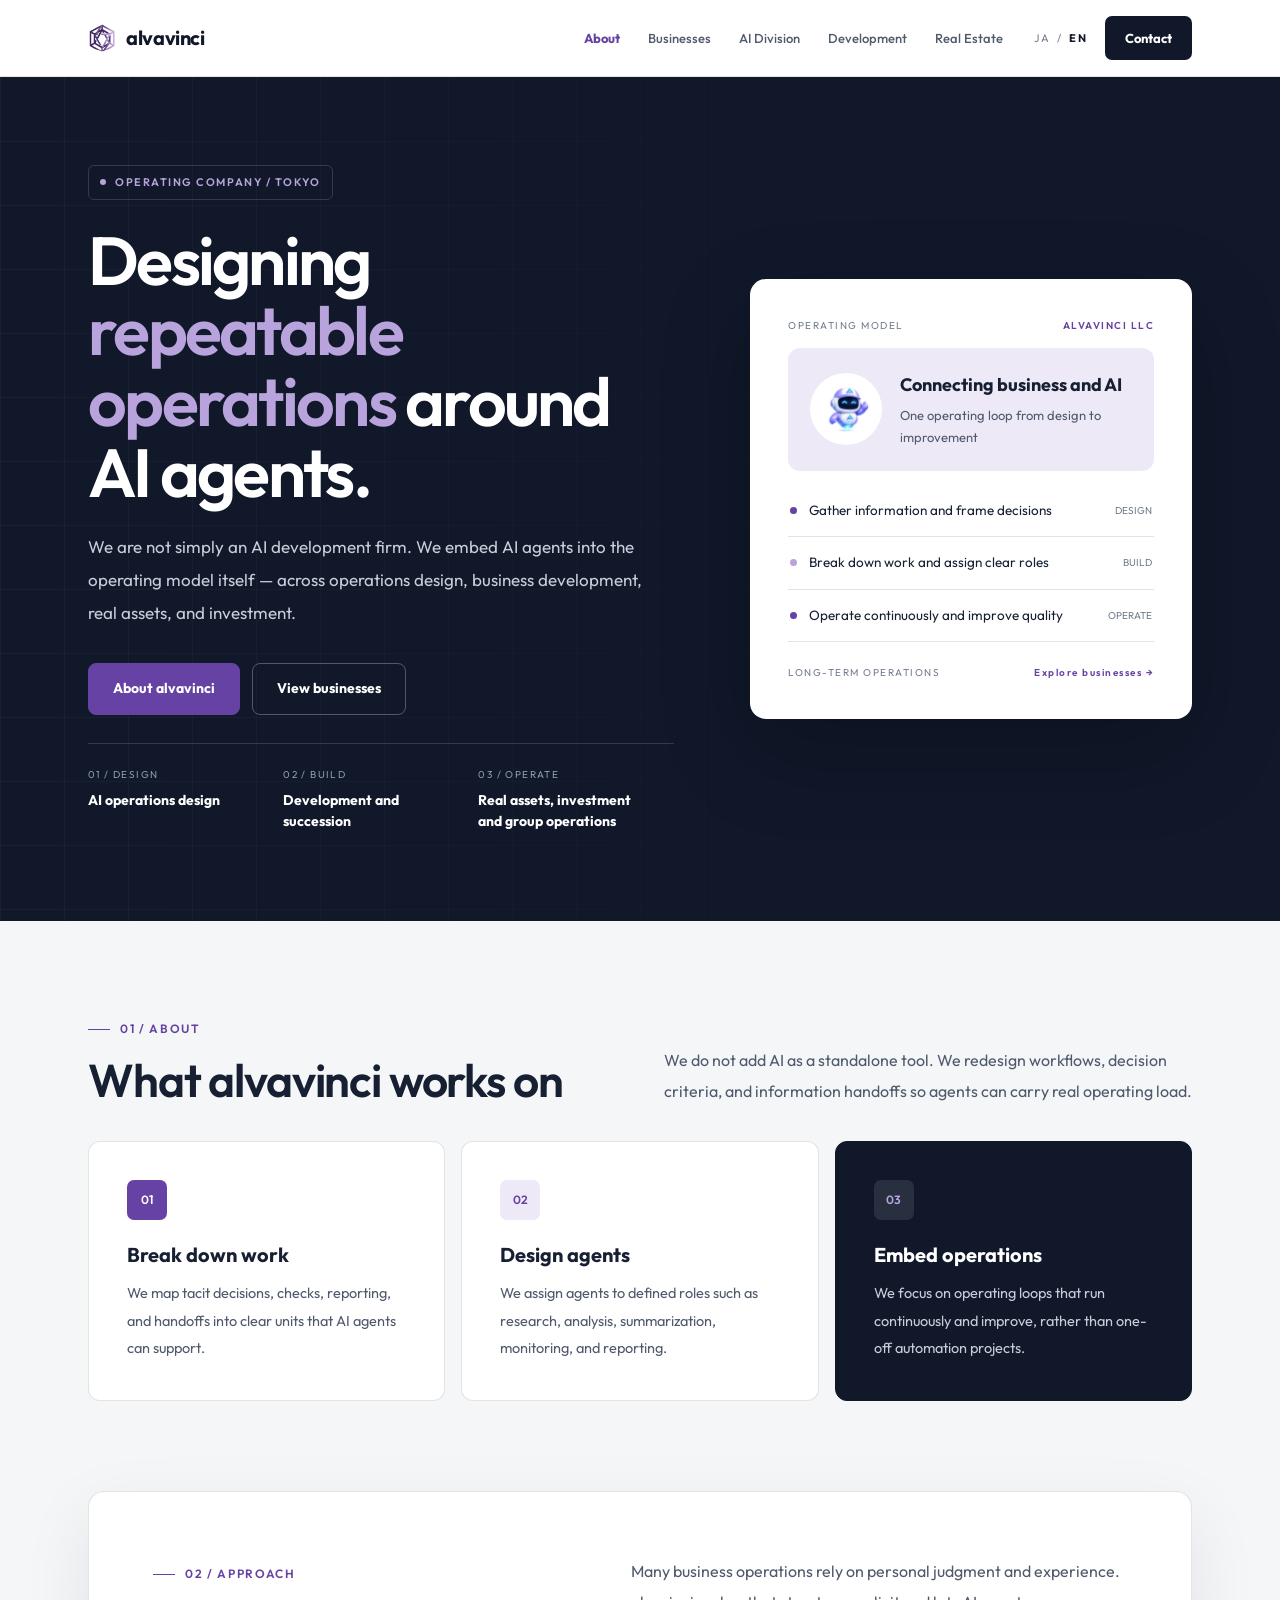
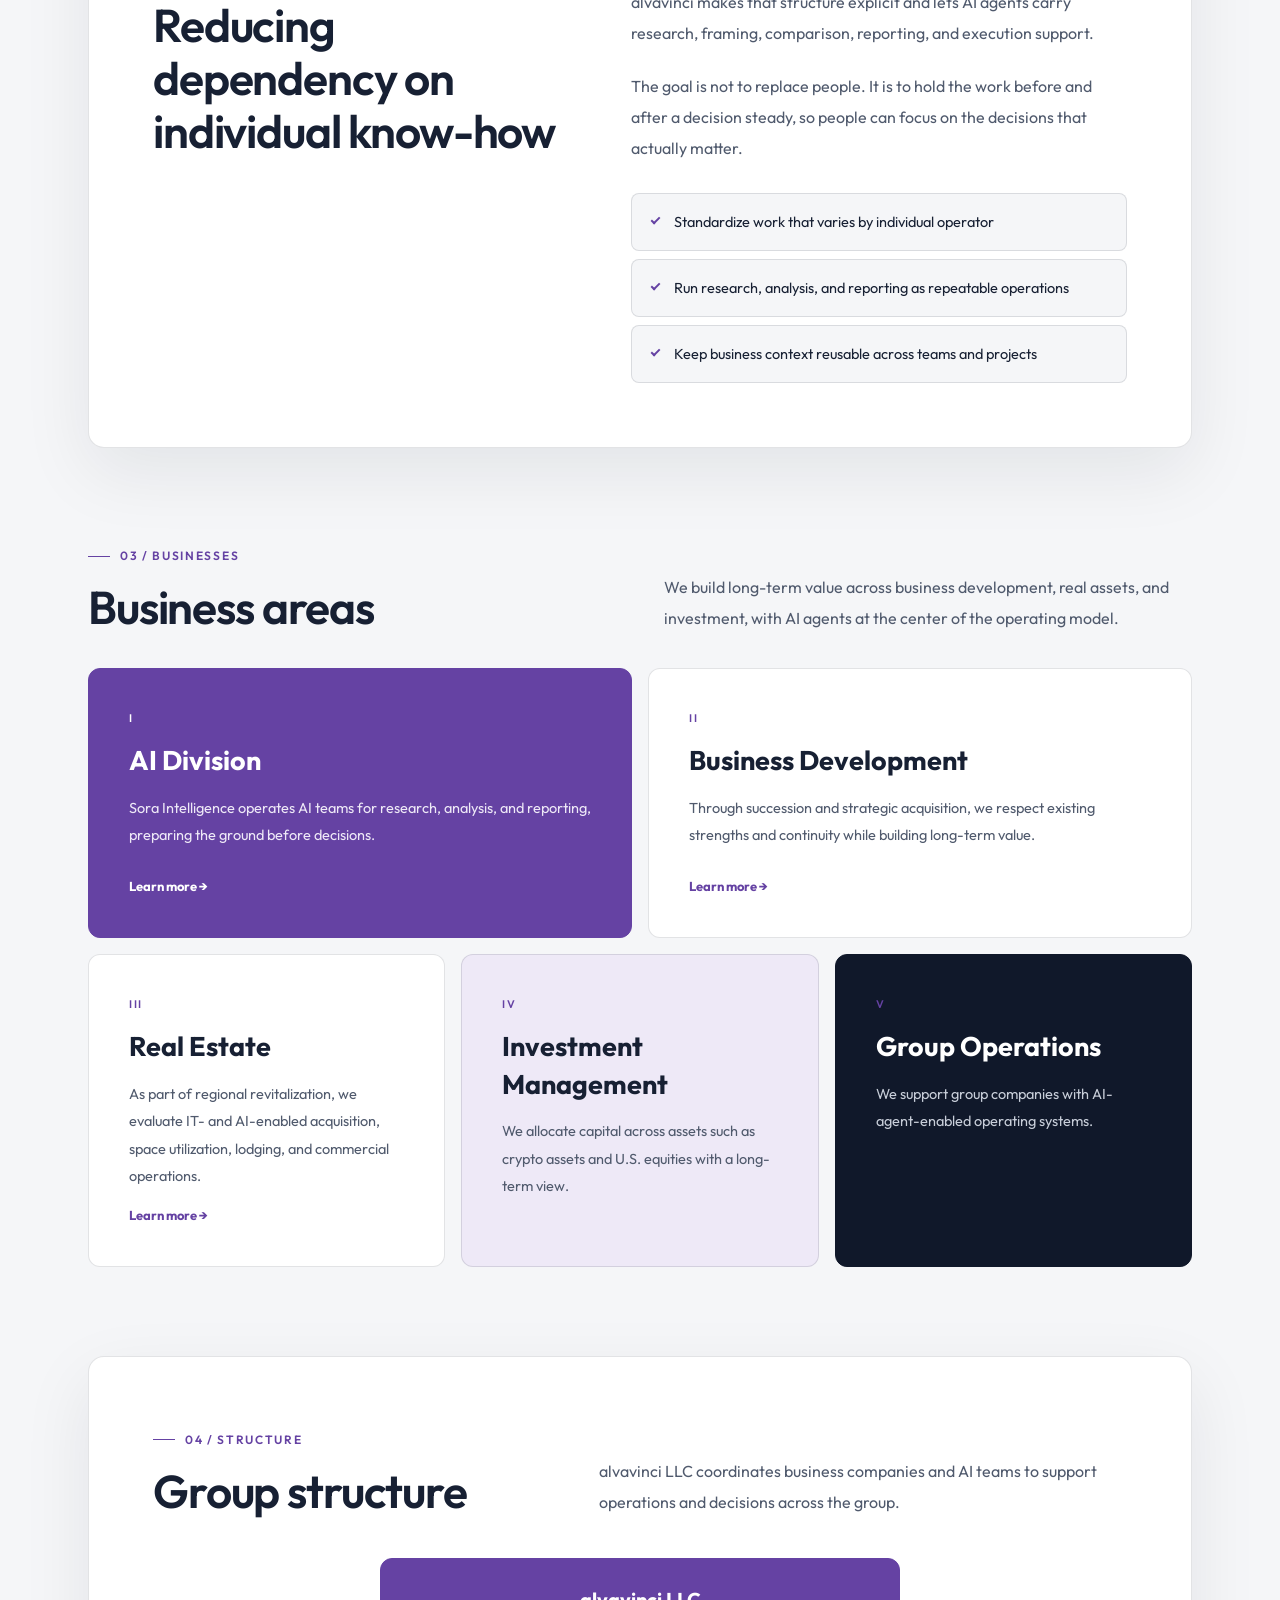
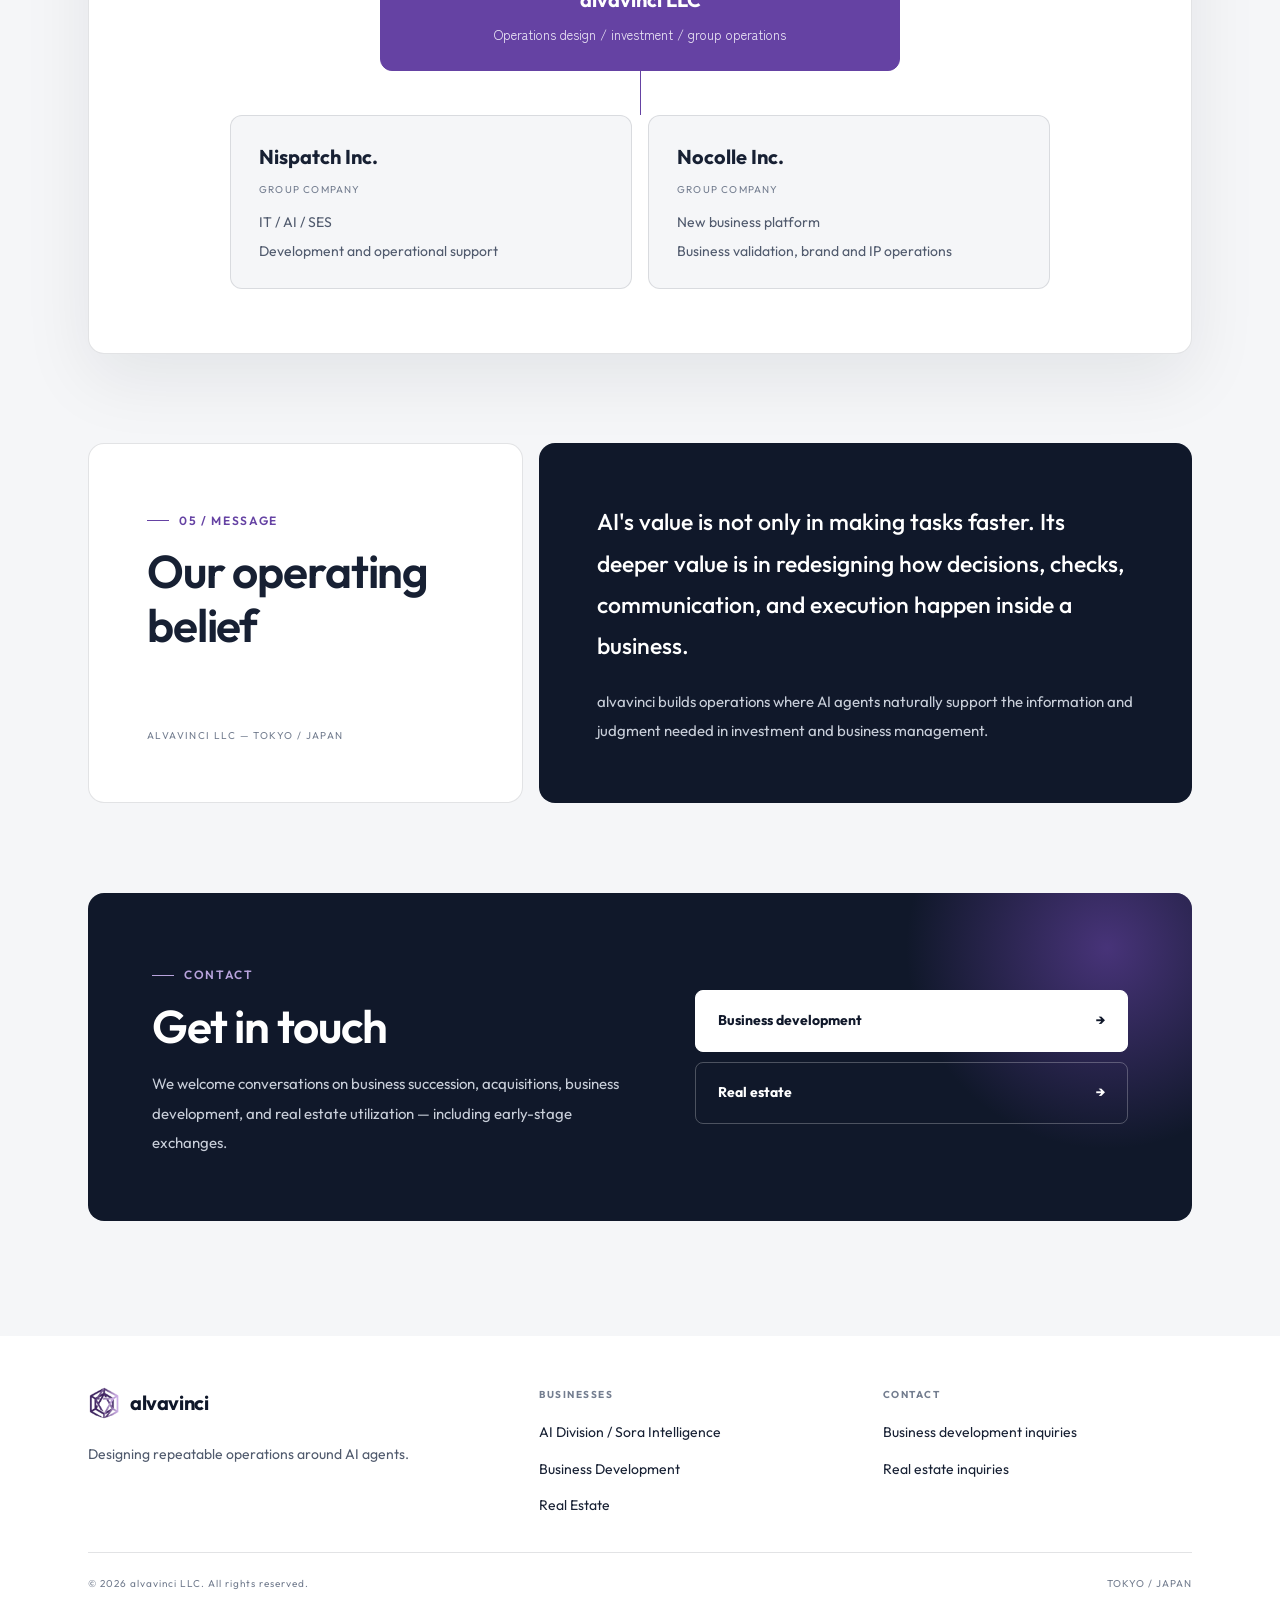
==== commit a4755ae9: "feat(site): コーポレートデザインとSEOを刷新" ====
--- a/en/index.html
+++ b/en/index.html
@@ -10,7 +10,8 @@
     <meta name="keywords" content="alvavinci, AI agents, agentic automation, operations design, business development, business succession, real estate, investment, Sora Intelligence">
     <meta name="author" content="alvavinci LLC">
     <meta name="robots" content="index, follow">
-    <meta name="theme-color" content="#F3F0FF">
+    <meta name="theme-color" content="#10182A">
+    <meta name="color-scheme" content="light">
     <link rel="canonical" href="https://alvavinci.com/en/">
     <link rel="alternate" hreflang="ja" href="https://alvavinci.com/">
     <link rel="alternate" hreflang="en" href="https://alvavinci.com/en/">
@@ -20,17 +21,19 @@
     <meta property="og:url" content="https://alvavinci.com/en/">
     <meta property="og:title" content="alvavinci LLC | AI-agent-centered operations design">
     <meta property="og:description" content="alvavinci LLC breaks down business processes and redesigns them around AI agents, building operations where judgment and execution stay repeatable.">
-    <meta property="og:image" content="https://alvavinci.com/og-image.jpg">
+    <meta property="og:image" content="https://alvavinci.com/og-image.png">
+    <meta property="og:image:type" content="image/png">
     <meta property="og:image:width" content="1200">
     <meta property="og:image:height" content="630">
-    <meta property="og:image:alt" content="alvavinci — AI AGENTS × REPEATABLE OPERATIONS">
+    <meta property="og:image:alt" content="alvavinci LLC — AIエージェントを中心に、業務の再現性を設計する。">
     <meta property="og:site_name" content="alvavinci LLC">
     <meta property="og:locale" content="en_US">
+    <meta property="og:locale:alternate" content="ja_JP">
     <meta name="twitter:card" content="summary_large_image">
     <meta name="twitter:title" content="alvavinci LLC | AI-agent-centered operations design">
     <meta name="twitter:description" content="alvavinci LLC breaks down business processes and redesigns them around AI agents, building operations where judgment and execution stay repeatable.">
-    <meta name="twitter:image" content="https://alvavinci.com/og-image.jpg">
-    <meta name="twitter:image:alt" content="alvavinci — AI AGENTS × REPEATABLE OPERATIONS">
+    <meta name="twitter:image" content="https://alvavinci.com/og-image.png">
+    <meta name="twitter:image:alt" content="alvavinci LLC — AIエージェントを中心に、業務の再現性を設計する。">
 
     <link rel="icon" type="image/svg+xml" href="../favicon.svg">
     <link rel="apple-touch-icon" href="../apple-touch-icon.png">
@@ -38,7 +41,7 @@
     <link rel="preconnect" href="https://fonts.googleapis.com">
     <link rel="preconnect" href="https://fonts.gstatic.com" crossorigin>
     <link rel="stylesheet"
-        href="https://fonts.googleapis.com/css2?family=Zen+Kaku+Gothic+New:wght@400;500;700;900&amp;family=Outfit:wght@400;600;800&amp;family=Space+Grotesk:wght@400;500;700&amp;display=swap">
+        href="https://fonts.googleapis.com/css2?family=Zen+Kaku+Gothic+New:wght@400;500;700&amp;family=Outfit:wght@400;500;600;700&amp;display=swap">
     <link rel="stylesheet" href="../assets/css/style.css">
 
     <script async src="https://www.googletagmanager.com/gtag/js?id=G-N91RPM3GYC"></script>
@@ -110,34 +113,32 @@
                 <div class="hero-grid">
                     <div class="hero-main">
                         <div class="hero-card reveal">
-                            <span class="badge"><i aria-hidden="true"></i>12 AGENTS RUNNING</span>
+                            <span class="badge"><i aria-hidden="true"></i>OPERATING COMPANY / TOKYO</span>
                             <h1 class="hero-title">Designing <mark>repeatable operations</mark> around AI agents.</h1>
                             <p class="hero-lead">We are not simply an AI development firm. We embed AI agents into the operating model itself — across operations design, business development, real assets, and investment.</p>
                             <div class="btn-row"><a href="#about" class="btn btn--primary">About alvavinci</a><a href="#business" class="btn">View businesses</a></div>
                         </div>
                         <div class="readout reveal d1">
-                            <div><p class="readout-key">AI Agents</p><p class="readout-val">Research, analysis, reporting</p></div>
-                            <div><p class="readout-key">Operations</p><p class="readout-val">Process design and execution</p></div>
-                            <div><p class="readout-key">Portfolio</p><p class="readout-val">Operations, investment, development</p></div>
+                            <div><p class="readout-key">01 / Design</p><p class="readout-val">AI operations design</p></div>
+                            <div><p class="readout-key">02 / Build</p><p class="readout-val">Development and succession</p></div>
+                            <div><p class="readout-key">03 / Operate</p><p class="readout-val">Real assets, investment and group operations</p></div>
                         </div>
                     </div>
                     <aside class="lane reveal d2">
-                        <div class="lane-head"><span>AGENT ACTIVITY</span><b>LIVE</b></div>
+                        <div class="lane-head"><span>OPERATING MODEL</span><b>ALVAVINCI LLC</b></div>
                         <div class="lane-agent">
                             <picture>
                                 <source srcset="../assets/images/alvin-mascot.webp" type="image/webp">
                                 <img src="../assets/images/alvin-mascot.png" alt="Alvin, alvavinci's AI agent character" width="1024" height="1024" decoding="async">
                             </picture>
-                            <div><h3>Alvin</h3><p>Organizing business workflows</p></div>
+                            <div><h3>Connecting business and AI</h3><p>One operating loop from design to improvement</p></div>
                         </div>
                         <ul class="lane-rows">
-                            <li><i aria-hidden="true"></i><p>Generating market research report</p><time>00:42</time></li>
-                            <li class="is-alt"><i aria-hidden="true"></i><p>Screening succession candidates</p><time>03:15</time></li>
-                            <li><i aria-hidden="true"></i><p>Monitoring property data changes</p><time>11:07</time></li>
-                            <li><i aria-hidden="true"></i><p>Summarizing weekly operations report</p><time>24:00</time></li>
-                            <li class="is-alt"><i aria-hidden="true"></i><p>Aggregating group company reports</p><time>36:20</time></li>
+                            <li><i aria-hidden="true"></i><p>Gather information and frame decisions</p><span class="lane-stage">DESIGN</span></li>
+                            <li class="is-alt"><i aria-hidden="true"></i><p>Break down work and assign clear roles</p><span class="lane-stage">BUILD</span></li>
+                            <li><i aria-hidden="true"></i><p>Operate continuously and improve quality</p><span class="lane-stage">OPERATE</span></li>
                         </ul>
-                        <div class="lane-foot"><span>OPERATIONS / TOKYO</span><a href="#structure">&rarr; Group structure</a></div>
+                        <div class="lane-foot"><span>LONG-TERM OPERATIONS</span><a href="#business">Explore businesses &rarr;</a></div>
                     </aside>
                 </div>
             </div>
@@ -164,7 +165,7 @@
                         <div><span class="eyebrow">02 / Approach</span><h2 class="sec-title">Reducing dependency on individual know-how</h2></div>
                         <div>
                             <div class="prose"><p>Many business operations rely on personal judgment and experience. alvavinci makes that structure explicit and lets AI agents carry research, framing, comparison, reporting, and execution support.</p><p>The goal is not to replace people. It is to hold the work before and after a decision steady, so people can focus on the decisions that actually matter.</p></div>
-                            <div style="height:28px"></div>
+                            <div class="section-spacer" aria-hidden="true"></div>
                 <ul class="checks reveal d1">
                     <li>Standardize work that varies by individual operator</li>
                     <li>Run research, analysis, and reporting as repeatable operations</li>
--- a/assets/css/style.css
+++ b/assets/css/style.css
@@ -1,1517 +1,264 @@
 @charset "UTF-8";
 
-/* =====================================================================
-   alvavinci LLC — corporate site
-   Theme: Kinetic Console
-   ラベンダーの紙面に白いカードを敷き、稼働ログだけを濃色のコンソールとして
-   立ち上げる。紫は社ロゴの実測値、アクセントはライム。
-   ビルド工程なし。トークンはすべて :root に集約。
-   ===================================================================== */
-
-/* ---------------------------------------------------------------
-   1. トークン
-   --------------------------------------------------------------- */
+/* alvavinci LLC — Corporate Identity 2026 */
 :root {
-    --bg: #F3F0FF;
-    --panel: #FFFFFF;
-    --panel-quiet: #DDD3FF;
-    --ink-panel: #0E0B1F;
-    --ink-panel-2: #1B1638;
-
-    --ink: #0E0B1F;
-    --ink-2: #4A4470;
-    --ink-3: #7C74A0;
-    --on-dark: #FFFFFF;
-    --on-dark-2: #B7B0D8;
-
-    --primary: #5B2E96;
-    --primary-deep: #402060;
-    --primary-ink: #E3DCFF;
-    --primary-2: #8C63C0;
-    --accent: #C6FF3D;
-    --lilac: #D3B6E6;
-
-    --line: rgba(14, 11, 31, .10);
-
-    --f-body: "Zen Kaku Gothic New", "Noto Sans JP", -apple-system, BlinkMacSystemFont, "Segoe UI", sans-serif;
-    --f-latin: "Outfit", sans-serif;
-    --f-mono: "Space Grotesk", ui-monospace, SFMono-Regular, Menlo, monospace;
-
-    --wrap: 1240px;
-    --gutter: clamp(20px, 3vw, 32px);
-    --gap: 16px;
-    --r-lg: 32px;
-    --r: 26px;
-    --r-sm: 18px;
-    --pill: 999px;
-    --ease: cubic-bezier(.22, .61, .36, 1);
-}
-
-/* ---------------------------------------------------------------
-   2. リセット
-   --------------------------------------------------------------- */
-*,
-*::before,
-*::after {
-    box-sizing: border-box;
-}
-
-html {
-    -webkit-text-size-adjust: 100%;
-    scroll-behavior: smooth;
-    scroll-padding-top: 96px;
-}
-
-body {
-    margin: 0;
-    background: var(--bg);
-    color: var(--ink);
-    font-family: var(--f-body);
-    font-size: 16px;
-    line-height: 1.8;
-    font-feature-settings: "palt" 1;
-    -webkit-font-smoothing: antialiased;
-    overflow-x: hidden;
-}
-
-html[lang="en"] body {
-    font-family: var(--f-latin);
-    line-height: 1.7;
-}
-
-img {
-    max-width: 100%;
-    height: auto;
-    display: block;
-}
-
-a {
-    color: inherit;
-    text-decoration: none;
-}
-
-a:hover {
-    color: var(--primary);
-}
-
-ul {
-    margin: 0;
-    padding: 0;
-    list-style: none;
-}
-
-h1, h2, h3, h4, h5, p, figure, blockquote {
-    margin: 0;
-}
-
-button {
-    font: inherit;
-    color: inherit;
-    background: none;
-    border: 0;
-    cursor: pointer;
-}
-
-::selection {
-    background: var(--accent);
-    color: var(--ink);
-}
-
-:focus-visible {
-    outline: 2px solid var(--primary);
-    outline-offset: 3px;
-}
-
-.visually-hidden {
-    position: absolute;
-    width: 1px;
-    height: 1px;
-    margin: -1px;
-    padding: 0;
-    overflow: hidden;
-    clip: rect(0 0 0 0);
-    white-space: nowrap;
-    border: 0;
-}
-
-/* ---------------------------------------------------------------
-   3. レイアウト
-   --------------------------------------------------------------- */
-.container {
-    width: 100%;
-    max-width: var(--wrap);
-    margin-inline: auto;
-    padding-inline: var(--gutter);
-}
-
-.sec {
-    padding-block: 40px 20px;
-}
-
-.sec--first {
-    padding-top: 16px;
-}
-
-.sec--last {
-    padding-bottom: 60px;
-}
-
-.panel-lg {
-    background: var(--panel);
-    border-radius: var(--r-lg);
-    padding: clamp(28px, 4vw, 56px);
-}
-
-.split {
-    display: grid;
-    gap: clamp(28px, 4vw, 56px);
-    align-items: start;
-}
-
-@media (min-width: 900px) {
-    .split {
-        grid-template-columns: .9fr 1.1fr;
-    }
-}
-
-/* ---------------------------------------------------------------
-   4. タイポグラフィ
-   --------------------------------------------------------------- */
-.eyebrow {
-    display: inline-block;
-    font-family: var(--f-mono);
-    font-size: 12px;
-    font-weight: 700;
-    letter-spacing: .14em;
-    text-transform: uppercase;
-    color: var(--primary);
-    line-height: 1;
-}
-
-.sec-title {
-    font-size: clamp(26px, 3.4vw, 40px);
-    font-weight: 900;
-    line-height: 1.36;
-    letter-spacing: -.02em;
-    margin-top: 12px;
-}
-
-html[lang="en"] .sec-title {
-    font-weight: 800;
-    line-height: 1.2;
-    letter-spacing: -.025em;
-}
-
-.sec-lead {
-    max-width: 46ch;
-    color: var(--ink-2);
-    font-size: 15px;
-    line-height: 1.9;
-}
-
-.sec-head {
-    display: flex;
-    flex-wrap: wrap;
-    align-items: flex-end;
-    justify-content: space-between;
-    gap: 24px;
-    margin-bottom: 26px;
-    padding-inline: 6px;
-}
-
-.panel-lg .sec-head {
-    padding-inline: 0;
-    margin-bottom: 32px;
-}
-
-.prose p {
-    color: var(--ink-2);
-    font-size: 15.5px;
-    line-height: 1.95;
-}
-
-.prose p + p {
-    margin-top: 20px;
-}
-
-/* ---------------------------------------------------------------
-   5. ヘッダー
-   --------------------------------------------------------------- */
-.site-header {
-    position: sticky;
-    top: 0;
-    z-index: 100;
-    background: rgba(243, 240, 255, .82);
-    backdrop-filter: blur(14px) saturate(140%);
-    -webkit-backdrop-filter: blur(14px) saturate(140%);
-}
-
-.header-inner {
-    display: flex;
-    align-items: center;
-    gap: 16px;
-    padding-block: 16px;
-}
-
-.brand {
-    display: inline-flex;
-    align-items: center;
-    gap: 10px;
-    margin-right: auto;
-    font-family: var(--f-latin);
-    font-weight: 800;
-    font-size: 19px;
-    letter-spacing: -.01em;
-    color: var(--ink);
-}
-
-.brand img {
-    height: 30px;
-    width: auto;
-}
-
-.brand:hover {
-    color: var(--ink);
-}
-
-.nav {
-    display: none;
-}
-
-.nav-list {
-    display: flex;
-    gap: 4px;
-    background: var(--panel);
-    padding: 6px;
-    border-radius: var(--pill);
-}
-
-.nav-link {
-    display: block;
-    padding: 8px 16px;
-    border-radius: var(--pill);
-    font-size: 13px;
-    font-weight: 500;
-    transition: background .25s var(--ease), color .25s var(--ease);
-}
-
-.nav-link:hover {
-    background: var(--bg);
-    color: var(--ink);
-}
-
-.nav-link[aria-current="page"] {
-    background: var(--ink-panel);
-    color: var(--on-dark);
-}
-
-.lang {
-    display: flex;
-    align-items: center;
-    gap: 8px;
-    font-family: var(--f-mono);
-    font-size: 11.5px;
-    letter-spacing: .14em;
-    color: var(--ink-3);
-}
-
-.lang .is-active {
-    color: var(--primary);
-    font-weight: 700;
-}
-
-.lang span[aria-hidden] {
-    opacity: .5;
-}
-
-.header-cta {
-    display: none;
-    padding: 11px 20px;
-    border-radius: var(--pill);
-    background: var(--primary);
-    color: var(--on-dark);
-    font-size: 13px;
-    font-weight: 700;
-}
-
-.header-cta:hover {
-    background: var(--primary-deep);
-    color: var(--on-dark);
-}
-
-.hamburger {
-    display: inline-flex;
-    flex-direction: column;
-    justify-content: center;
-    gap: 5px;
-    width: 44px;
-    height: 44px;
-    padding: 0 10px;
-    border-radius: var(--pill);
-    background: var(--panel);
-}
-
-.hamburger i {
-    display: block;
-    height: 2px;
-    border-radius: 2px;
-    background: var(--ink);
-    transition: transform .35s var(--ease), opacity .25s var(--ease);
-}
-
-.hamburger[aria-expanded="true"] i:nth-child(1) {
-    transform: translateY(7px) rotate(45deg);
-}
-
-.hamburger[aria-expanded="true"] i:nth-child(2) {
-    opacity: 0;
-}
-
-.hamburger[aria-expanded="true"] i:nth-child(3) {
-    transform: translateY(-7px) rotate(-45deg);
-}
-
-.drawer {
-    position: fixed;
-    inset: 76px var(--gutter) auto;
-    z-index: 99;
-    background: var(--panel);
-    border-radius: var(--r);
-    box-shadow: 0 24px 60px rgba(14, 11, 31, .18);
-    display: grid;
-    gap: 2px;
-    padding: 12px;
-    transform: translateY(-10px);
-    opacity: 0;
-    visibility: hidden;
-    transition: opacity .3s var(--ease), transform .35s var(--ease), visibility .35s;
-}
-
-.drawer.is-open {
-    opacity: 1;
-    visibility: visible;
-    transform: none;
-}
-
-.drawer a {
-    display: flex;
-    justify-content: space-between;
-    align-items: baseline;
-    gap: 16px;
-    padding: 15px 16px;
-    border-radius: var(--r-sm);
-    font-size: 15px;
-    font-weight: 500;
-}
-
-.drawer a:hover {
-    background: var(--bg);
-    color: var(--ink);
-}
-
-.drawer a span {
-    font-family: var(--f-mono);
-    font-size: 10px;
-    letter-spacing: .18em;
-    color: var(--ink-3);
-}
-
-@media (min-width: 1080px) {
-    .nav {
-        display: block;
-    }
-
-    .header-cta {
-        display: inline-flex;
-    }
-
-    .hamburger,
-    .drawer {
-        display: none;
-    }
-}
-
-/* ---------------------------------------------------------------
-   6. ボタン
-   --------------------------------------------------------------- */
-.btn {
-    display: inline-flex;
-    align-items: center;
-    gap: 10px;
-    padding: 16px 30px;
-    border: 1.5px solid var(--line);
-    border-radius: var(--pill);
-    font-size: 14px;
-    font-weight: 700;
-    transition: background .3s var(--ease), color .3s var(--ease), border-color .3s var(--ease);
-}
-
-.btn:hover {
-    background: var(--ink-panel);
-    border-color: var(--ink-panel);
-    color: var(--on-dark);
-}
-
-.btn--primary {
-    background: var(--primary);
-    border-color: var(--primary);
-    color: var(--on-dark);
-    font-weight: 800;
-}
-
-.btn--primary:hover {
-    background: var(--primary-deep);
-    border-color: var(--primary-deep);
-    color: var(--on-dark);
-}
-
-.btn-row {
-    display: flex;
-    flex-wrap: wrap;
-    gap: 12px;
-    margin-top: 32px;
-}
-
-/* ---------------------------------------------------------------
-   7. ヒーロー
-   --------------------------------------------------------------- */
-.hero {
-    padding-block: 16px 20px;
-}
-
-.hero-grid {
-    display: grid;
-    gap: var(--gap);
-    align-items: stretch;
-}
-
-@media (min-width: 1000px) {
-    .hero-grid {
-        grid-template-columns: 1.06fr .94fr;
-    }
-}
-
-.hero-main {
-    display: flex;
-    flex-direction: column;
-    gap: var(--gap);
-}
-
-.hero-card {
-    position: relative;
-    flex: 1;
-    background: var(--panel);
-    border-radius: 28px;
-    padding: clamp(28px, 3.6vw, 46px) clamp(24px, 3.2vw, 42px) 40px;
-    overflow: hidden;
-}
-
-.hero-card::after {
-    content: "";
-    position: absolute;
-    right: -90px;
-    bottom: -110px;
-    width: 300px;
-    height: 300px;
-    border-radius: 50%;
-    background: var(--primary);
-    opacity: .07;
-}
-
-.hero-card > * {
-    position: relative;
-    z-index: 1;
-}
-
-.badge {
-    display: inline-flex;
-    align-items: center;
-    gap: 9px;
-    padding: 8px 15px;
-    border-radius: var(--pill);
-    background: var(--bg);
-    font-family: var(--f-mono);
-    font-size: 11.5px;
-    font-weight: 700;
-    letter-spacing: .12em;
-    color: var(--primary);
-}
-
-.badge i {
-    width: 7px;
-    height: 7px;
-    border-radius: 50%;
-    background: currentColor;
-    animation: blink 1.6s infinite;
-}
-
-@keyframes blink {
-    0%, 100% { opacity: 1; }
-    50% { opacity: .25; }
-}
-
-.hero-title {
-    font-size: clamp(30px, 4.6vw, 56px);
-    font-weight: 900;
-    line-height: 1.24;
-    letter-spacing: -.025em;
-    margin-block: 24px 20px;
-    text-wrap: pretty;
-}
-
-html[lang="en"] .hero-title {
-    font-weight: 800;
-    line-height: 1.14;
-    letter-spacing: -.03em;
-}
-
-.hero-title mark {
-    background: linear-gradient(transparent 62%, var(--accent) 62%);
-    color: inherit;
-}
-
-.hero-lead {
-    max-width: 48ch;
-    color: var(--ink-2);
-    font-size: clamp(15px, 1.3vw, 16.5px);
-    line-height: 1.9;
-}
-
-/* 計器読み値 */
-.readout {
-    display: grid;
-    grid-template-columns: repeat(auto-fit, minmax(200px, 1fr));
-    gap: var(--gap);
-}
-
-.readout div {
-    background: var(--panel);
-    border-radius: 22px;
-    padding: 24px;
-}
-
-.readout-key {
-    font-family: var(--f-mono);
-    font-size: 10.5px;
-    letter-spacing: .14em;
-    color: var(--ink-3);
-}
-
-.readout-val {
-    margin-top: 10px;
-    font-size: 17px;
-    font-weight: 800;
-    line-height: 1.55;
-}
-
-/* エージェント稼働レーン */
-.lane {
-    display: flex;
-    flex-direction: column;
-    gap: 14px;
-    background: var(--ink-panel);
-    color: var(--on-dark);
-    border-radius: 28px;
-    padding: 26px;
-}
-
-.lane-head {
-    display: flex;
-    align-items: center;
-    justify-content: space-between;
-    font-family: var(--f-mono);
-    font-size: 11px;
-    letter-spacing: .14em;
-    color: #8C84B4;
-}
-
-.lane-head b {
-    color: var(--accent);
-    font-weight: 500;
-}
-
-.lane-agent {
-    display: flex;
-    align-items: center;
-    gap: 18px;
-    background: var(--accent);
-    color: var(--ink);
-    border-radius: 22px;
-    padding: 22px;
-}
-
-.lane-agent picture {
-    display: inline-flex;
-    align-items: center;
-    justify-content: center;
-    width: 84px;
-    height: 84px;
-    flex: none;
-    border-radius: 50%;
-    background: rgba(255, 255, 255, .36);
-    overflow: hidden;
-}
-
-.lane-agent img {
-    width: 88%;
-}
-
-.lane-agent h3 {
-    font-size: 17px;
-    font-weight: 900;
-    letter-spacing: -.01em;
-}
-
-.lane-agent p {
-    margin-top: 6px;
-    font-size: 13.5px;
-    font-weight: 500;
-    line-height: 1.7;
-}
-
-.lane-rows {
-    display: grid;
-    gap: 10px;
-}
-
-.lane-rows li {
-    display: flex;
-    align-items: center;
-    gap: 12px;
-    background: var(--ink-panel-2);
-    border-radius: 16px;
-    padding: 16px 18px;
-}
-
-.lane-rows i {
-    width: 7px;
-    height: 7px;
-    flex: none;
-    border-radius: 50%;
-    background: var(--accent);
-}
-
-.lane-rows li.is-alt i {
-    background: var(--primary-2);
-}
-
-.lane-rows p {
-    flex: 1;
-    font-size: 13.5px;
-    line-height: 1.6;
-}
-
-.lane-rows time {
-    font-family: var(--f-mono);
-    font-size: 11px;
-    color: #8C84B4;
-}
-
-.lane-foot {
-    margin-top: auto;
-    padding-top: 16px;
-    display: flex;
-    align-items: center;
-    justify-content: space-between;
-    gap: 12px;
-    border-top: 1px solid rgba(255, 255, 255, .12);
-    font-family: var(--f-mono);
-    font-size: 11px;
-    letter-spacing: .1em;
-    color: #8C84B4;
-}
-
-.lane-foot a {
-    color: var(--accent);
-}
-
-/* 下層ページのヒーロー */
-.page-hero {
-    padding-block: 16px 20px;
-}
-
-.page-hero .panel-lg {
-    position: relative;
-    overflow: hidden;
-}
-
-.page-hero .panel-lg > * {
-    position: relative;
-    z-index: 1;
-}
-
-.page-hero-grid {
-    display: grid;
-    gap: clamp(28px, 4vw, 56px);
-    align-items: center;
-}
-
-@media (min-width: 900px) {
-    .page-hero-grid {
-        grid-template-columns: 1.25fr .75fr;
-    }
-}
-
-.page-hero-title {
-    font-size: clamp(28px, 4.4vw, 52px);
-    font-weight: 900;
-    line-height: 1.26;
-    letter-spacing: -.025em;
-    margin-block: 16px 22px;
-    max-width: 26ch;
-}
-
-html[lang="en"] .page-hero-title {
-    font-weight: 800;
-    line-height: 1.14;
-    letter-spacing: -.03em;
-}
-
-.page-hero p {
-    color: var(--ink-2);
-    font-size: 15.5px;
-    line-height: 1.95;
-}
-
-.lead-cols {
-    display: grid;
-    gap: clamp(20px, 3vw, 44px);
-    max-width: 1000px;
-}
-
-@media (min-width: 760px) {
-    .lead-cols {
-        grid-template-columns: repeat(2, minmax(0, 1fr));
-    }
-}
-
-.crumbs {
-    display: flex;
-    flex-wrap: wrap;
-    gap: 8px;
-    font-family: var(--f-mono);
-    font-size: 11px;
-    letter-spacing: .12em;
-    color: var(--ink-3);
-    margin-bottom: 22px;
-}
-
-.crumbs b {
-    color: var(--primary);
-    font-weight: 400;
-}
-
-/* キャラクター図版 */
-.figure-tile {
-    background: var(--accent);
-    border-radius: var(--r);
-    padding: 26px;
-}
-
-.figure-tile img {
-    border-radius: 18px;
-    width: 100%;
-}
-
-.figure-tile figcaption {
-    margin-top: 16px;
-    display: flex;
-    justify-content: space-between;
-    gap: 12px;
-    font-family: var(--f-mono);
-    font-size: 11px;
-    letter-spacing: .12em;
-    color: rgba(14, 11, 31, .6);
-}
-
-.figure-tile figcaption b {
-    color: var(--ink);
-    font-weight: 700;
-}
-
-/* ---------------------------------------------------------------
-   8. タイル / ベント
-   --------------------------------------------------------------- */
-.tiles {
-    display: grid;
-    gap: var(--gap);
-}
-
-@media (min-width: 700px) {
-    .tiles--3,
-    .tiles--4 {
-        grid-template-columns: repeat(2, 1fr);
-    }
-}
-
-@media (min-width: 1000px) {
-    .tiles--3 {
-        grid-template-columns: repeat(3, 1fr);
-    }
-
-    .tiles--4 {
-        grid-template-columns: repeat(4, 1fr);
-    }
-}
-
-@media (min-width: 700px) {
-    .tiles--2 {
-        grid-template-columns: repeat(2, 1fr);
-    }
-}
-
-.tile {
-    background: var(--panel);
-    border-radius: var(--r);
-    padding: 32px 28px;
-}
-
-.tile h3 {
-    font-size: 21px;
-    font-weight: 800;
-    letter-spacing: -.01em;
-    margin-block: 18px 10px;
-}
-
-.tile p {
-    color: var(--ink-2);
-    font-size: 14.5px;
-    line-height: 1.9;
-}
-
-.tile-no {
-    display: inline-flex;
-    align-items: center;
-    justify-content: center;
-    width: 44px;
-    height: 44px;
-    border-radius: 14px;
-    background: var(--panel-quiet);
-    font-family: var(--f-mono);
-    font-size: 14px;
-    font-weight: 700;
-}
-
-.tile-no--accent {
-    background: var(--accent);
-}
-
-.tile--dark {
-    background: var(--ink-panel);
-    color: var(--on-dark);
-}
-
-.tile--dark p {
-    color: var(--on-dark-2);
-}
-
-.tile--dark .tile-no {
-    background: var(--primary);
-    color: var(--on-dark);
-}
-
-.tile--quiet {
-    background: var(--bg);
-}
-
-.tile--quiet .tile-label {
-    font-family: var(--f-mono);
-    font-size: 11.5px;
-    font-weight: 700;
-    letter-spacing: .16em;
-    color: var(--primary);
-}
-
-.panel-lg .tile--quiet {
-    background: var(--bg);
-}
-
-/* 事業領域のベント */
-.bento {
-    display: grid;
-    gap: var(--gap);
-}
-
-@media (min-width: 700px) {
-    .bento {
-        grid-template-columns: repeat(2, 1fr);
-    }
-}
-
-@media (min-width: 1080px) {
-    .bento {
-        grid-template-columns: repeat(6, 1fr);
-    }
-
-    .bento > .is-wide {
-        grid-column: span 3;
-    }
-
-    .bento > .is-half {
-        grid-column: span 2;
-    }
-}
-
-.bento > * {
-    display: flex;
-    flex-direction: column;
-    gap: 14px;
-    background: var(--panel);
-    border-radius: var(--r);
-    padding: 32px 30px;
-    transition: transform .35s var(--ease);
-}
-
-.bento a:hover {
-    transform: translateY(-3px);
-    color: var(--ink);
-}
-
-.bento .mark {
-    font-family: var(--f-mono);
-    font-size: 11px;
-    letter-spacing: .16em;
-    color: var(--ink-3);
-}
-
-.bento h3 {
-    font-size: 24px;
-    font-weight: 900;
-    letter-spacing: -.015em;
-}
-
-.bento .is-half h3 {
-    font-size: 21px;
-    font-weight: 800;
-}
-
-.bento p {
-    flex: 1;
-    color: var(--ink-2);
-    font-size: 14.5px;
-    line-height: 1.9;
-}
-
-.bento .more {
-    font-size: 13px;
-    font-weight: 800;
-    color: var(--primary);
-}
-
-.bento .is-primary {
-    background: var(--primary);
-    color: var(--on-dark);
-}
-
-.bento .is-primary p {
-    color: var(--primary-ink);
-}
-
-.bento .is-primary .mark,
-.bento .is-primary .more {
-    color: var(--accent);
-}
-
-.bento .is-accent {
-    background: var(--accent);
-}
-
-.bento .is-accent .mark {
-    color: rgba(14, 11, 31, .55);
-}
-
-.bento .is-accent p {
-    color: rgba(14, 11, 31, .78);
-}
-
-.bento .is-dark {
-    background: var(--ink-panel);
-    color: var(--on-dark);
-}
-
-.bento .is-dark p {
-    color: var(--on-dark-2);
-}
-
-.bento .is-dark .mark {
-    color: #8C84B4;
-}
-
-/* ---------------------------------------------------------------
-   9. チェックリスト / 引用 / 手順 / 系統図
-   --------------------------------------------------------------- */
-.checks {
-    display: grid;
-    gap: 10px;
-}
-
-.checks li {
-    display: flex;
-    gap: 14px;
-    align-items: flex-start;
-    background: var(--bg);
-    border-radius: var(--r-sm);
-    padding: 18px 22px;
-    font-size: 14.5px;
-    line-height: 1.9;
-}
-
-.checks li::before {
-    content: "";
-    flex: none;
-    width: 22px;
-    height: 22px;
-    margin-top: 5px;
-    border-radius: 8px;
-    background: var(--accent);
-}
-
-.checks--on-bg li {
-    background: var(--panel);
-}
-
-.checks--on-bg li::before {
-    background: var(--primary);
-}
-
-.quote-grid {
-    display: grid;
-    gap: clamp(20px, 3vw, 40px);
-    align-items: stretch;
-}
-
-@media (min-width: 900px) {
-    .quote-grid {
-        grid-template-columns: .8fr 1.2fr;
-    }
-}
-
-.quote-side {
-    display: flex;
-    flex-direction: column;
-    justify-content: space-between;
-    gap: 24px;
-    background: var(--accent);
-    border-radius: var(--r-lg);
-    padding: clamp(28px, 3.4vw, 44px);
-}
-
-.quote-side .eyebrow,
-.quote-side .stamp {
-    color: rgba(14, 11, 31, .6);
-}
-
-.quote-side .stamp {
-    font-family: var(--f-mono);
-    font-size: 11.5px;
-    letter-spacing: .14em;
-}
-
-.quote {
-    display: flex;
-    flex-direction: column;
-    justify-content: center;
-    gap: 20px;
-    background: var(--ink-panel);
-    color: var(--on-dark);
-    border-radius: var(--r-lg);
-    padding: clamp(28px, 3.6vw, 52px);
-}
-
-.quote p {
-    font-size: 15.5px;
-    line-height: 1.95;
-    color: var(--on-dark-2);
-}
-
-.quote p:first-child {
-    font-size: clamp(16.5px, 1.8vw, 21px);
-    font-weight: 500;
-    line-height: 1.85;
-    letter-spacing: -.005em;
-    color: var(--on-dark);
-}
-
-.steps {
-    display: grid;
-    gap: var(--gap);
-}
-
-@media (min-width: 700px) {
-    .steps {
-        grid-template-columns: repeat(2, 1fr);
-    }
-}
-
-@media (min-width: 1080px) {
-    .steps {
-        grid-template-columns: repeat(4, 1fr);
-    }
-}
-
-.step {
-    background: var(--panel);
-    border-radius: var(--r);
-    padding: 30px 26px;
-}
-
-.step b {
-    font-family: var(--f-mono);
-    font-size: 30px;
-    font-weight: 700;
-    line-height: 1;
-    color: var(--primary);
-}
-
-.step h3 {
-    font-size: 19px;
-    font-weight: 800;
-    letter-spacing: -.01em;
-    margin-block: 16px 10px;
-}
-
-.step p {
-    color: var(--ink-2);
-    font-size: 14px;
-    line-height: 1.9;
-}
-
-.step--primary {
-    background: var(--primary);
-    color: var(--on-dark);
-}
-
-.step--primary b {
-    color: var(--accent);
-}
-
-.step--primary p {
-    color: var(--primary-ink);
-}
-
-/* 系統図 */
-.flow {
-    display: grid;
-    justify-items: center;
-    gap: 0;
-}
-
-.flow-node {
-    width: 100%;
-    max-width: 520px;
-    background: var(--bg);
-    border-radius: 24px;
-    padding: 24px 28px;
-    text-align: center;
-}
-
-.flow-node h3 {
-    font-size: 20px;
-    font-weight: 800;
-    letter-spacing: -.01em;
-}
-
-.flow-node p {
-    margin-top: 8px;
-    font-family: var(--f-mono);
-    font-size: 11px;
-    letter-spacing: .14em;
-    color: var(--ink-3);
-}
-
-.flow-node--primary {
-    background: var(--primary);
-    color: var(--on-dark);
-}
-
-.flow-node--primary p {
-    font-family: var(--f-body);
-    font-size: 13.5px;
-    letter-spacing: 0;
-    color: var(--primary-ink);
-}
-
-.flow-node--lead {
-    display: flex;
-    align-items: center;
-    gap: 20px;
-    text-align: left;
-    background: var(--primary);
-    color: var(--on-dark);
-    border-radius: var(--r);
-}
-
-.flow-node--lead picture {
-    display: inline-flex;
-    width: 78px;
-    height: 78px;
-    flex: none;
-    border-radius: 50%;
-    background: rgba(255, 255, 255, .16);
-    overflow: hidden;
-}
-
-.flow-node--lead img {
-    width: 100%;
-    height: 100%;
-    object-fit: cover;
-}
-
-.flow-node--lead h3 {
-    font-size: 22px;
-    font-weight: 900;
-    letter-spacing: -.015em;
-}
-
-.flow-node--lead p {
-    margin-top: 6px;
-    font-family: var(--f-body);
-    font-size: 13.5px;
-    letter-spacing: 0;
-    color: var(--primary-ink);
-}
-
-.flow-wire {
-    width: 3px;
-    height: 46px;
-    border-radius: 2px;
-    background: var(--panel-quiet);
-    position: relative;
-    overflow: hidden;
-}
-
-.flow-wire::after {
-    content: "";
-    position: absolute;
-    inset: 0;
-    background: linear-gradient(180deg, transparent, var(--accent), transparent);
-    animation: flow 2.6s linear infinite;
-}
-
-@keyframes flow {
-    from { transform: translateY(-100%); }
-    to { transform: translateY(100%); }
-}
-
-.flow-branches {
-    display: grid;
-    gap: var(--gap);
-    width: 100%;
-}
-
-@media (min-width: 760px) {
-    .flow-branches {
-        grid-template-columns: repeat(2, 1fr);
-    }
-
-    .flow-branches--3 {
-        grid-template-columns: repeat(3, 1fr);
-    }
-}
-
-.flow-branches--2 {
-    max-width: 820px;
-}
-
-.flow-branches .flow-node {
-    max-width: none;
-    text-align: left;
-}
-
-.flow-node ul {
-    margin-top: 14px;
-    display: grid;
-    gap: 6px;
-    font-size: 14px;
-    color: var(--ink-2);
-}
-
-.flow-node .role {
-    color: var(--primary);
-}
-
-/* ---------------------------------------------------------------
-   10. CTA / フッター
-   --------------------------------------------------------------- */
-.cta {
-    position: relative;
-    display: grid;
-    gap: clamp(24px, 3.4vw, 44px);
-    align-items: center;
-    background: var(--ink-panel);
-    color: var(--on-dark);
-    border-radius: var(--r-lg);
-    padding: clamp(32px, 4.4vw, 56px) clamp(26px, 3.6vw, 48px);
-    overflow: hidden;
-}
-
-@media (min-width: 900px) {
-    .cta {
-        grid-template-columns: 1.1fr .9fr;
-    }
-}
-
-.cta::before {
-    content: "";
-    position: absolute;
-    right: -120px;
-    top: -120px;
-    width: 340px;
-    height: 340px;
-    border-radius: 50%;
-    background: var(--primary);
-    opacity: .35;
-}
-
-.cta > * {
-    position: relative;
-    z-index: 1;
-}
-
-.cta .eyebrow {
-    color: var(--accent);
-}
-
-.cta .sec-title {
-    margin-block: 14px 16px;
-}
-
-.cta p {
-    color: var(--on-dark-2);
-    font-size: 15px;
-    line-height: 1.95;
-    max-width: 52ch;
-}
-
-.cta-links {
-    display: flex;
-    flex-direction: column;
-    gap: 12px;
-}
-
-.cta-link {
-    display: flex;
-    align-items: center;
-    justify-content: space-between;
-    gap: 16px;
-    padding: 20px 26px;
-    border-radius: var(--pill);
-    border: 1.5px solid rgba(255, 255, 255, .2);
-    font-size: 14.5px;
-    font-weight: 700;
-}
-
-.cta-link:hover {
-    background: rgba(255, 255, 255, .08);
-    color: var(--on-dark);
-}
-
-.cta-link--accent {
-    background: var(--accent);
-    border-color: var(--accent);
-    color: var(--ink);
-    font-weight: 800;
-}
-
-.cta-link--accent:hover {
-    background: #B4F224;
-    border-color: #B4F224;
-    color: var(--ink);
-}
-
-.site-footer {
-    padding-bottom: 40px;
-}
-
-.footer-grid {
-    display: grid;
-    gap: 32px;
-    padding: 44px 6px 32px;
-    border-top: 1px solid var(--line);
-}
-
-@media (min-width: 860px) {
-    .footer-grid {
-        grid-template-columns: 1.3fr 1fr 1fr;
-    }
-}
-
-.footer-brand .brand img {
-    height: 34px;
-}
-
-.footer-tagline {
-    margin-top: 14px;
-    color: var(--ink-2);
-    font-size: 14px;
-    line-height: 1.9;
-    max-width: 34ch;
-}
-
-.footer-col h4 {
-    margin-bottom: 16px;
-    font-family: var(--f-mono);
-    font-size: 11px;
-    font-weight: 700;
-    letter-spacing: .16em;
-    color: var(--ink-3);
-}
-
-.footer-col li + li {
-    margin-top: 10px;
-}
-
-.footer-col a {
-    font-size: 14px;
-}
-
-.footer-base {
-    display: flex;
-    flex-wrap: wrap;
-    justify-content: space-between;
-    gap: 12px;
-    padding: 20px 6px 0;
-    border-top: 1px solid var(--line);
-    font-family: var(--f-mono);
-    font-size: 11px;
-    letter-spacing: .12em;
-    color: var(--ink-3);
-}
-
-/* ---------------------------------------------------------------
-   11. スクロール演出
-   --------------------------------------------------------------- */
-.reveal {
-    opacity: 0;
-    transform: translateY(16px);
-    transition: opacity .8s var(--ease), transform .8s var(--ease);
-    will-change: opacity, transform;
-}
-
-.reveal.is-in {
-    opacity: 1;
-    transform: none;
-}
-
-.d1 { transition-delay: .08s; }
-.d2 { transition-delay: .16s; }
-.d3 { transition-delay: .24s; }
-
-@media (prefers-reduced-motion: reduce) {
-    html {
-        scroll-behavior: auto;
-    }
-
-    *,
-    *::before,
-    *::after {
-        animation-duration: .001ms !important;
-        animation-iteration-count: 1 !important;
-        transition-duration: .001ms !important;
-    }
-
-    .reveal {
-        opacity: 1;
-        transform: none;
-    }
-}
+    --bg: #f5f6f8; --panel: #fff; --panel-soft: #eef0f4;
+    --navy: #10182a; --navy-2: #19243a; --ink: #172033;
+    --ink-2: #505a6d; --ink-3: #737d8f; --primary: #6542a3;
+    --primary-dark: #493078; --primary-soft: #eee9f7; --accent: #b8a3dc;
+    --on-dark: #fff; --on-dark-2: #c8ced9;
+    --line: rgba(16,24,42,.12); --line-dark: rgba(255,255,255,.14);
+    --shadow: 0 24px 70px rgba(16,24,42,.08);
+    --font-body: "Zen Kaku Gothic New", "Noto Sans JP", -apple-system, BlinkMacSystemFont, "Segoe UI", sans-serif;
+    --font-latin: "Outfit", -apple-system, BlinkMacSystemFont, "Segoe UI", sans-serif;
+    --wrap: 1200px; --gutter: clamp(20px,4vw,48px);
+    --radius-lg: 16px; --radius: 12px; --radius-sm: 8px;
+    --ease: cubic-bezier(.22,.61,.36,1);
+}
+
+*,*::before,*::after { box-sizing: border-box; }
+html { scroll-behavior: smooth; scroll-padding-top: 88px; -webkit-text-size-adjust: 100%; }
+body { margin: 0; overflow-x: hidden; background: var(--bg); color: var(--ink); font-family: var(--font-body); font-size: 16px; line-height: 1.8; font-feature-settings: "palt" 1; -webkit-font-smoothing: antialiased; }
+html[lang="en"] body { font-family: var(--font-latin); line-height: 1.7; }
+img { display: block; max-width: 100%; height: auto; }
+a { color: inherit; }
+a:hover { color: var(--primary); }
+ul { margin: 0; padding: 0; list-style: none; }
+h1,h2,h3,h4,p,figure,blockquote { margin: 0; }
+button { border: 0; background: none; color: inherit; font: inherit; cursor: pointer; }
+::selection { background: var(--primary-soft); color: var(--navy); }
+:focus-visible { outline: 3px solid var(--accent); outline-offset: 3px; }
+.visually-hidden { position: absolute; width: 1px; height: 1px; padding: 0; margin: -1px; overflow: hidden; clip: rect(0 0 0 0); white-space: nowrap; border: 0; }
+
+.container { width: min(100%,var(--wrap)); margin-inline: auto; padding-inline: var(--gutter); }
+.sec { padding-block: clamp(52px,7vw,96px); }
+.sec + .sec { padding-top: 0; }
+.sec--last { padding-bottom: clamp(72px,9vw,120px); }
+.panel-lg { padding: clamp(30px,5vw,64px); border: 1px solid var(--line); border-radius: var(--radius-lg); background: var(--panel); box-shadow: var(--shadow); }
+.split { display: grid; gap: clamp(30px,6vw,72px); align-items: start; }
+
+.eyebrow { display: inline-flex; align-items: center; gap: 10px; color: var(--primary); font-family: var(--font-latin); font-size: 12px; font-weight: 600; line-height: 1; letter-spacing: .14em; text-transform: uppercase; }
+.eyebrow::before { width: 22px; height: 1px; background: currentColor; content: ""; }
+.sec-title { max-width: 20ch; margin-top: 16px; font-size: clamp(28px,3.7vw,46px); font-weight: 700; line-height: 1.35; letter-spacing: -.025em; }
+html[lang="en"] .sec-title { font-weight: 600; line-height: 1.16; }
+.sec-lead,.prose p { color: var(--ink-2); font-size: clamp(15px,1.5vw,16px); line-height: 1.95; }
+.sec-lead { max-width: 48ch; }
+.sec-head { display: flex; flex-wrap: wrap; align-items: end; justify-content: space-between; gap: 28px; margin-bottom: 34px; }
+.panel-lg .sec-head { margin-bottom: 40px; }
+.prose p + p { margin-top: 22px; }
+
+/* Header */
+.site-header { position: sticky; top: 0; z-index: 100; border-bottom: 1px solid var(--line); background: rgba(255,255,255,.92); backdrop-filter: blur(16px) saturate(140%); -webkit-backdrop-filter: blur(16px) saturate(140%); }
+.header-inner { display: flex; align-items: center; gap: 18px; min-height: 76px; }
+.brand { display: inline-flex; align-items: center; gap: 10px; margin-right: auto; color: var(--navy); font-family: var(--font-latin); font-size: 20px; font-weight: 700; letter-spacing: -.02em; text-decoration: none; }
+.brand:hover { color: var(--navy); }
+.brand img { width: auto; height: 30px; }
+.nav,.header-cta { display: none; }
+.nav-list { display: flex; align-items: center; gap: 2px; }
+.nav-link { display: block; padding: 9px 13px; color: var(--ink-2); font-size: 13px; font-weight: 500; text-decoration: none; transition: color .2s var(--ease); }
+.nav-link:hover,.nav-link[aria-current="page"] { color: var(--primary); }
+.nav-link[aria-current="page"] { font-weight: 700; }
+.lang { display: flex; align-items: center; gap: 7px; color: var(--ink-3); font-family: var(--font-latin); font-size: 11px; letter-spacing: .12em; }
+.lang a { text-decoration: none; }
+.lang .is-active { color: var(--navy); font-weight: 700; }
+.header-cta { align-items: center; justify-content: center; padding: 11px 20px; border-radius: 7px; background: var(--navy); color: var(--on-dark); font-size: 13px; font-weight: 700; text-decoration: none; transition: background .2s var(--ease),transform .2s var(--ease); }
+.header-cta:hover { transform: translateY(-1px); background: var(--primary); color: var(--on-dark); }
+.hamburger { display: inline-flex; width: 44px; height: 44px; flex-direction: column; justify-content: center; gap: 5px; padding: 0 11px; border: 1px solid var(--line); border-radius: 8px; }
+.hamburger i { display: block; height: 2px; border-radius: 2px; background: var(--navy); transition: transform .3s var(--ease),opacity .2s var(--ease); }
+.hamburger[aria-expanded="true"] i:nth-child(1) { transform: translateY(7px) rotate(45deg); }
+.hamburger[aria-expanded="true"] i:nth-child(2) { opacity: 0; }
+.hamburger[aria-expanded="true"] i:nth-child(3) { transform: translateY(-7px) rotate(-45deg); }
+.drawer { position: fixed; inset: 84px var(--gutter) auto; z-index: 99; display: grid; gap: 2px; padding: 10px; border: 1px solid var(--line); border-radius: var(--radius); background: var(--panel); box-shadow: var(--shadow); opacity: 0; visibility: hidden; transform: translateY(-8px); transition: opacity .25s var(--ease),transform .25s var(--ease),visibility .25s; }
+.drawer.is-open { opacity: 1; visibility: visible; transform: none; }
+.drawer a { display: flex; align-items: baseline; justify-content: space-between; gap: 18px; padding: 14px 16px; border-radius: 7px; font-size: 15px; font-weight: 500; text-decoration: none; }
+.drawer a:hover { background: var(--panel-soft); color: var(--navy); }
+.drawer a span { color: var(--ink-3); font-family: var(--font-latin); font-size: 10px; letter-spacing: .16em; }
+
+/* Buttons */
+.btn { display: inline-flex; align-items: center; justify-content: center; min-height: 50px; padding: 13px 24px; border: 1px solid var(--line); border-radius: 8px; font-size: 14px; font-weight: 700; text-decoration: none; transition: color .2s var(--ease),background .2s var(--ease),border-color .2s var(--ease),transform .2s var(--ease); }
+.btn:hover { transform: translateY(-2px); border-color: var(--navy); background: var(--navy); color: var(--on-dark); }
+.btn--primary { border-color: var(--primary); background: var(--primary); color: var(--on-dark); }
+.btn--primary:hover { border-color: var(--primary-dark); background: var(--primary-dark); }
+.btn-row { display: flex; flex-wrap: wrap; gap: 12px; margin-top: 34px; }
+
+/* Home hero */
+.hero { position: relative; padding-block: clamp(40px,7vw,88px); overflow: hidden; background: var(--navy); }
+.hero::before { position: absolute; inset: 0; background-image: linear-gradient(rgba(255,255,255,.035) 1px,transparent 1px),linear-gradient(90deg,rgba(255,255,255,.035) 1px,transparent 1px); background-size: 64px 64px; -webkit-mask-image: linear-gradient(to right,#000,transparent 78%); mask-image: linear-gradient(to right,#000,transparent 78%); content: ""; }
+.hero-grid { position: relative; display: grid; gap: clamp(36px,6vw,80px); align-items: center; }
+.hero-main { display: flex; flex-direction: column; gap: 28px; }
+.hero-card { position: relative; color: var(--on-dark); }
+.badge { display: inline-flex; align-items: center; gap: 9px; padding: 7px 11px; border: 1px solid rgba(255,255,255,.15); border-radius: 6px; color: var(--accent); font-family: var(--font-latin); font-size: 11px; font-weight: 600; letter-spacing: .14em; }
+.badge i { width: 6px; height: 6px; border-radius: 50%; background: currentColor; }
+.hero-title { max-width: 13ch; margin-block: 25px 22px; font-size: clamp(38px,5.6vw,68px); font-weight: 700; line-height: 1.22; letter-spacing: -.04em; text-wrap: pretty; }
+html[lang="en"] .hero-title { max-width: 14ch; font-weight: 600; line-height: 1.04; }
+.hero-title mark { background: none; color: var(--accent); }
+.hero-lead { max-width: 51ch; color: var(--on-dark-2); font-size: clamp(15px,1.5vw,17px); line-height: 1.95; }
+.hero .btn:not(.btn--primary) { border-color: rgba(255,255,255,.28); color: var(--on-dark); }
+.hero .btn:not(.btn--primary):hover { border-color: var(--on-dark); background: var(--on-dark); color: var(--navy); }
+.readout { display: grid; grid-template-columns: repeat(3,1fr); border-top: 1px solid var(--line-dark); }
+.readout div { padding: 22px 18px 0 0; }
+.readout-key { color: #8f99aa; font-family: var(--font-latin); font-size: 10px; letter-spacing: .14em; text-transform: uppercase; }
+.readout-val { margin-top: 7px; color: var(--on-dark); font-size: 14px; font-weight: 700; line-height: 1.55; }
+.lane { display: flex; flex-direction: column; gap: 14px; padding: clamp(24px,3.5vw,38px); border-radius: var(--radius-lg); background: var(--panel); color: var(--ink); box-shadow: 0 32px 90px rgba(0,0,0,.24); }
+.lane-head,.lane-foot { display: flex; align-items: center; justify-content: space-between; gap: 16px; color: var(--ink-3); font-family: var(--font-latin); font-size: 10px; letter-spacing: .15em; }
+.lane-head b { color: var(--primary); font-weight: 600; }
+.lane-agent { display: flex; align-items: center; gap: 18px; padding: 22px; border-radius: var(--radius); background: var(--primary-soft); }
+.lane-agent picture { display: inline-flex; width: 72px; height: 72px; flex: none; align-items: center; justify-content: center; overflow: hidden; border-radius: 50%; background: var(--panel); }
+.lane-agent img { width: 88%; }
+.lane-agent h3 { font-size: 18px; font-weight: 700; }
+.lane-agent p { margin-top: 4px; color: var(--ink-2); font-size: 13px; }
+.lane-rows { display: grid; }
+.lane-rows li { display: flex; align-items: center; gap: 12px; padding: 15px 2px; border-bottom: 1px solid var(--line); }
+.lane-rows i { width: 7px; height: 7px; flex: none; border-radius: 50%; background: var(--primary); }
+.lane-rows li.is-alt i { background: var(--accent); }
+.lane-rows p { flex: 1; font-size: 13.5px; line-height: 1.6; }
+.lane-stage { color: var(--ink-3); font-family: var(--font-latin); font-size: 10px; }
+
+.section-spacer { height: 28px; }
+.section-lead { margin-top: 16px; }
+.tile-title-first { margin-top: 0 !important; }
+.lane-foot { padding-top: 8px; }
+.lane-foot a { color: var(--primary); font-weight: 600; text-decoration: none; }
+
+/* Inner page hero */
+.page-hero { padding-block: clamp(34px,6vw,72px) clamp(52px,7vw,88px); background: var(--navy); }
+.page-hero .panel-lg { position: relative; overflow: hidden; border-color: var(--line-dark); background: transparent; box-shadow: none; color: var(--on-dark); }
+.page-hero .panel-lg::after { position: absolute; right: -80px; bottom: -150px; width: 430px; height: 430px; border-radius: 50%; background: radial-gradient(circle,rgba(101,66,163,.55),transparent 66%); content: ""; }
+.page-hero .panel-lg > * { position: relative; z-index: 1; }
+.page-hero-grid { display: grid; gap: clamp(28px,5vw,60px); align-items: center; }
+.page-hero-title { max-width: 22ch; margin-block: 18px 24px; font-size: clamp(34px,5vw,60px); font-weight: 700; line-height: 1.25; letter-spacing: -.035em; }
+html[lang="en"] .page-hero-title { font-weight: 600; line-height: 1.08; }
+.page-hero p { color: var(--on-dark-2); font-size: 15px; line-height: 1.95; }
+.page-hero .eyebrow { color: var(--accent); }
+.lead-cols { display: grid; gap: 22px; max-width: 980px; }
+.crumbs { display: flex; flex-wrap: wrap; gap: 8px; margin-bottom: 24px; color: #929bad; font-family: var(--font-latin); font-size: 11px; letter-spacing: .1em; }
+.crumbs a { text-decoration: none; }
+.crumbs b { color: var(--accent); font-weight: 400; }
+.figure-tile { padding: 22px; border-radius: var(--radius); background: var(--primary-soft); }
+.figure-tile img { width: 100%; border-radius: var(--radius-sm); }
+.figure-tile figcaption { display: flex; justify-content: space-between; gap: 12px; margin-top: 14px; color: var(--ink-3); font-family: var(--font-latin); font-size: 10px; letter-spacing: .12em; }
+.figure-tile figcaption b { color: var(--navy); }
+
+/* Content cards */
+.tiles,.bento,.steps { display: grid; gap: 16px; }
+.tile,.step,.bento > * { border: 1px solid var(--line); border-radius: var(--radius); background: var(--panel); }
+.tile { padding: clamp(26px,3.5vw,38px); }
+.tile h3 { margin-block: 20px 10px; font-size: 20px; font-weight: 700; line-height: 1.45; }
+.tile p,.step p,.bento p { color: var(--ink-2); font-size: 14.5px; line-height: 1.9; }
+.tile-no { display: inline-flex; width: 40px; height: 40px; align-items: center; justify-content: center; border-radius: 7px; background: var(--primary-soft); color: var(--primary); font-family: var(--font-latin); font-size: 12px; font-weight: 600; }
+.tile-no--accent { background: var(--primary); color: var(--on-dark); }
+.tile--dark,.bento .is-dark,.step--primary { border-color: var(--navy); background: var(--navy); color: var(--on-dark); }
+.tile--dark p,.bento .is-dark p,.step--primary p { color: var(--on-dark-2); }
+.tile--dark .tile-no { background: rgba(255,255,255,.1); color: var(--accent); }
+.tile--quiet { background: var(--bg); box-shadow: none; }
+.panel-lg .tile--quiet { background: var(--bg); }
+.tile-label,.bento .mark { color: var(--primary); font-family: var(--font-latin); font-size: 11px; font-weight: 600; letter-spacing: .14em; }
+.bento > * { display: flex; min-height: 270px; flex-direction: column; gap: 14px; padding: clamp(28px,3.5vw,40px); text-decoration: none; transition: transform .25s var(--ease),box-shadow .25s var(--ease); }
+.bento a:hover { transform: translateY(-4px); color: var(--ink); box-shadow: var(--shadow); }
+.bento h3 { font-size: clamp(21px,2.3vw,27px); font-weight: 700; line-height: 1.4; }
+.bento p { flex: 1; }
+.bento .more { color: var(--primary); font-size: 13px; font-weight: 700; }
+.bento .is-primary { border-color: var(--primary); background: var(--primary); color: var(--on-dark); }
+.bento .is-primary p { color: var(--primary-soft); }
+.bento .is-primary .mark,.bento .is-primary .more { color: var(--on-dark); }
+.bento .is-primary:hover { color: var(--on-dark); }
+.bento .is-accent { background: var(--primary-soft); }
+
+/* Lists, statements and diagrams */
+.checks { display: grid; gap: 8px; }
+.checks li { position: relative; padding: 15px 18px 15px 42px; border: 1px solid var(--line); border-radius: var(--radius-sm); background: var(--panel); font-size: 14.5px; line-height: 1.8; }
+.checks li::before { position: absolute; top: 23px; left: 19px; width: 9px; height: 5px; border-bottom: 2px solid var(--primary); border-left: 2px solid var(--primary); transform: rotate(-45deg); content: ""; }
+.panel-lg .checks li,.checks--on-bg li { background: var(--bg); }
+.quote-grid { display: grid; gap: 16px; }
+.quote-side,.quote { padding: clamp(30px,5vw,58px); border-radius: var(--radius-lg); }
+.quote-side { display: flex; min-height: 280px; flex-direction: column; justify-content: space-between; gap: 28px; border: 1px solid var(--line); background: var(--panel); }
+.stamp { color: var(--ink-3); font-family: var(--font-latin); font-size: 10px; letter-spacing: .14em; }
+.quote { display: flex; flex-direction: column; justify-content: center; gap: 20px; background: var(--navy); color: var(--on-dark); }
+.quote p { color: var(--on-dark-2); font-size: 15px; line-height: 1.95; }
+.quote p:first-child { color: var(--on-dark); font-size: clamp(18px,2vw,23px); font-weight: 500; line-height: 1.8; }
+.step { padding: 30px 26px; }
+.step b { color: var(--primary); font-family: var(--font-latin); font-size: 28px; font-weight: 600; }
+.step h3 { margin-block: 16px 9px; font-size: 18px; font-weight: 700; }
+.step--primary b { color: var(--accent); }
+.flow { display: grid; justify-items: center; }
+.flow-node { width: 100%; max-width: 520px; padding: 24px 28px; border: 1px solid var(--line); border-radius: var(--radius); background: var(--bg); text-align: center; }
+.flow-node h3 { font-size: 20px; font-weight: 700; }
+.flow-node p { margin-top: 7px; color: var(--ink-3); font-family: var(--font-latin); font-size: 10px; letter-spacing: .12em; }
+.flow-node--primary,.flow-node--lead { border-color: var(--primary); background: var(--primary); color: var(--on-dark); }
+.flow-node--primary p,.flow-node--lead p { color: var(--primary-soft); font-family: var(--font-body); font-size: 13px; letter-spacing: 0; }
+.flow-node--lead { display: flex; align-items: center; gap: 20px; text-align: left; }
+.flow-node--lead picture { display: inline-flex; width: 70px; height: 70px; flex: none; overflow: hidden; border-radius: 50%; background: rgba(255,255,255,.14); }
+.flow-node--lead img { width: 100%; height: 100%; object-fit: cover; }
+.flow-wire { width: 1px; height: 44px; background: var(--primary); }
+.flow-branches { display: grid; width: 100%; gap: 16px; }
+.flow-branches--2 { max-width: 820px; }
+.flow-branches .flow-node { max-width: none; text-align: left; }
+.flow-node ul { display: grid; gap: 5px; margin-top: 13px; color: var(--ink-2); font-size: 14px; }
+.flow-node .role { color: var(--primary); }
+
+/* Contact and footer */
+.cta { position: relative; display: grid; gap: clamp(30px,5vw,64px); align-items: center; padding: clamp(34px,5vw,64px); overflow: hidden; border-radius: var(--radius-lg); background: var(--navy); color: var(--on-dark); }
+.cta::after { position: absolute; right: -130px; top: -160px; width: 430px; height: 430px; border-radius: 50%; background: radial-gradient(circle,rgba(101,66,163,.65),transparent 66%); content: ""; }
+.cta > * { position: relative; z-index: 1; }
+.cta .eyebrow { color: var(--accent); }
+.cta .sec-title { margin-block: 16px; }
+.cta p { max-width: 52ch; color: var(--on-dark-2); font-size: 15px; line-height: 1.95; }
+.cta-links { display: flex; flex-direction: column; gap: 10px; }
+.cta-link { display: flex; align-items: center; justify-content: space-between; gap: 16px; padding: 18px 22px; border: 1px solid rgba(255,255,255,.25); border-radius: 8px; color: var(--on-dark); font-size: 14px; font-weight: 700; text-decoration: none; transition: background .2s var(--ease),color .2s var(--ease); }
+.cta-link:hover { background: rgba(255,255,255,.08); color: var(--on-dark); }
+.cta-link--accent { border-color: var(--on-dark); background: var(--on-dark); color: var(--navy); }
+.cta-link--accent:hover { background: var(--primary-soft); color: var(--navy); }
+.site-footer { padding-block: 0 34px; background: var(--panel); }
+.footer-grid { display: grid; gap: 34px; padding-block: 50px 34px; }
+.footer-brand .brand img { height: 34px; }
+.footer-tagline { max-width: 36ch; margin-top: 14px; color: var(--ink-2); font-size: 14px; }
+.footer-col h4 { margin-bottom: 15px; color: var(--ink-3); font-family: var(--font-latin); font-size: 10px; letter-spacing: .15em; text-transform: uppercase; }
+.footer-col li + li { margin-top: 9px; }
+.footer-col a { font-size: 14px; text-decoration: none; }
+.footer-base { display: flex; flex-wrap: wrap; justify-content: space-between; gap: 12px; padding-top: 22px; border-top: 1px solid var(--line); color: var(--ink-3); font-family: var(--font-latin); font-size: 10px; letter-spacing: .1em; }
+
+/* Progressive enhancement: content stays visible if JavaScript fails. */
+.reveal.is-animated { opacity: 0; transform: translateY(14px); transition: opacity .7s var(--ease),transform .7s var(--ease); }
+.reveal.is-animated.is-in { opacity: 1; transform: none; }
+.d1 { transition-delay: .07s !important; }
+.d2 { transition-delay: .14s !important; }
+.d3 { transition-delay: .21s !important; }
+
+@media (min-width:700px) {
+    .tiles--2,.tiles--3,.tiles--4,.bento,.steps,.lead-cols,.flow-branches { grid-template-columns: repeat(2,minmax(0,1fr)); }
+}
+@media (min-width:900px) {
+    .split { grid-template-columns: .9fr 1.1fr; }
+    .hero-grid { grid-template-columns: minmax(0,1.14fr) minmax(360px,.86fr); }
+    .page-hero-grid { grid-template-columns: 1.2fr .8fr; }
+    .quote-grid { grid-template-columns: .8fr 1.2fr; }
+    .cta { grid-template-columns: 1.05fr .95fr; }
+    .footer-grid { grid-template-columns: 1.35fr 1fr 1fr; }
+}
+@media (min-width:1000px) {
+    .tiles--3 { grid-template-columns: repeat(3,minmax(0,1fr)); }
+    .tiles--4,.steps { grid-template-columns: repeat(4,minmax(0,1fr)); }
+}
+@media (min-width:1080px) {
+    .nav { display: block; }
+    .header-cta { display: inline-flex; }
+    .hamburger,.drawer { display: none; }
+    .bento { grid-template-columns: repeat(6,minmax(0,1fr)); }
+    .bento > .is-wide { grid-column: span 3; }
+    .bento > .is-half { grid-column: span 2; }
+    .flow-branches--3 { grid-template-columns: repeat(3,minmax(0,1fr)); }
+}
+@media (max-width:699px) {
+    .sec-head { align-items: start; }
+    .readout { grid-template-columns: 1fr; }
+    .readout div { padding-block: 16px; border-bottom: 1px solid var(--line-dark); }
+    .readout div:last-child { border-bottom: 0; }
+    .btn { width: 100%; }
+    .lane-foot { align-items: flex-start; flex-direction: column; }
+    .flow-node--lead { align-items: flex-start; flex-direction: column; }
+}
+@media (prefers-reduced-motion:reduce) {
+    html { scroll-behavior: auto; }
+    *,*::before,*::after { animation-duration: .001ms !important; animation-iteration-count: 1 !important; transition-duration: .001ms !important; }
+    .reveal.is-animated { opacity: 1; transform: none; }
+}
